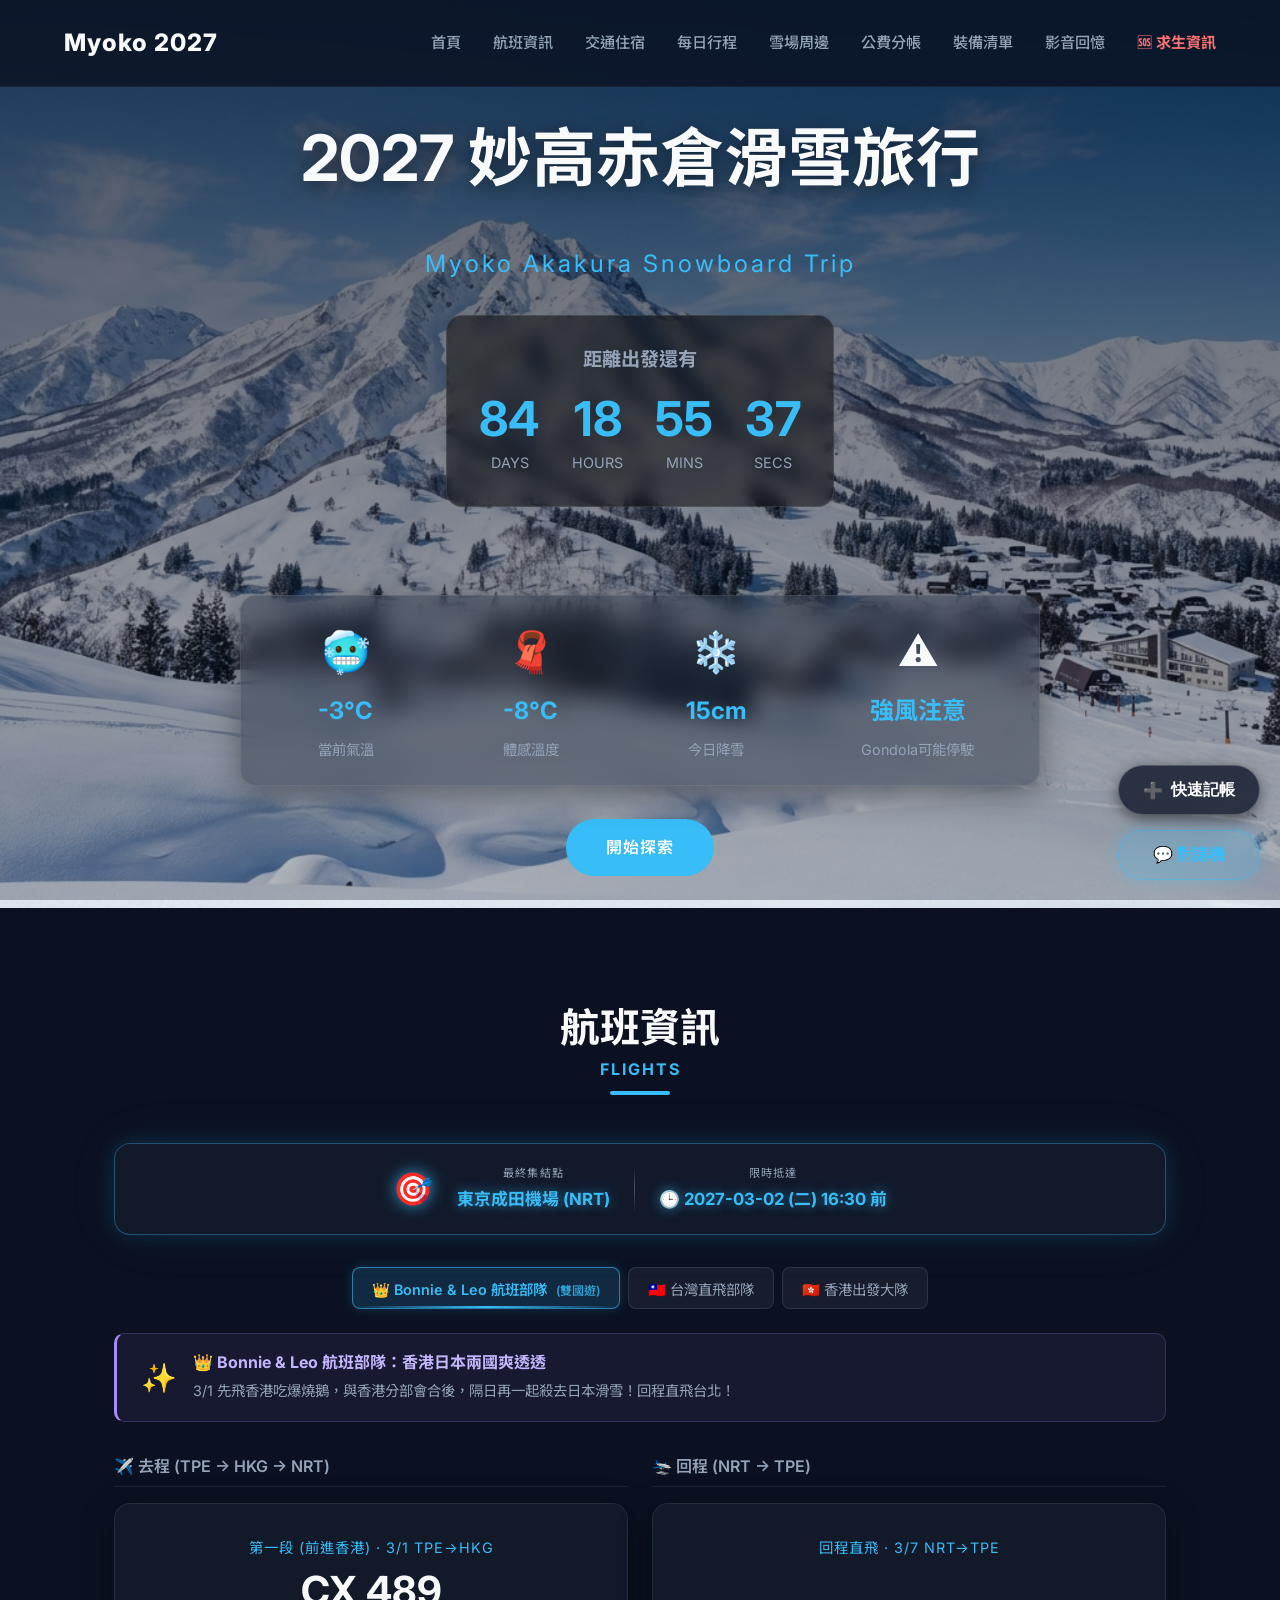
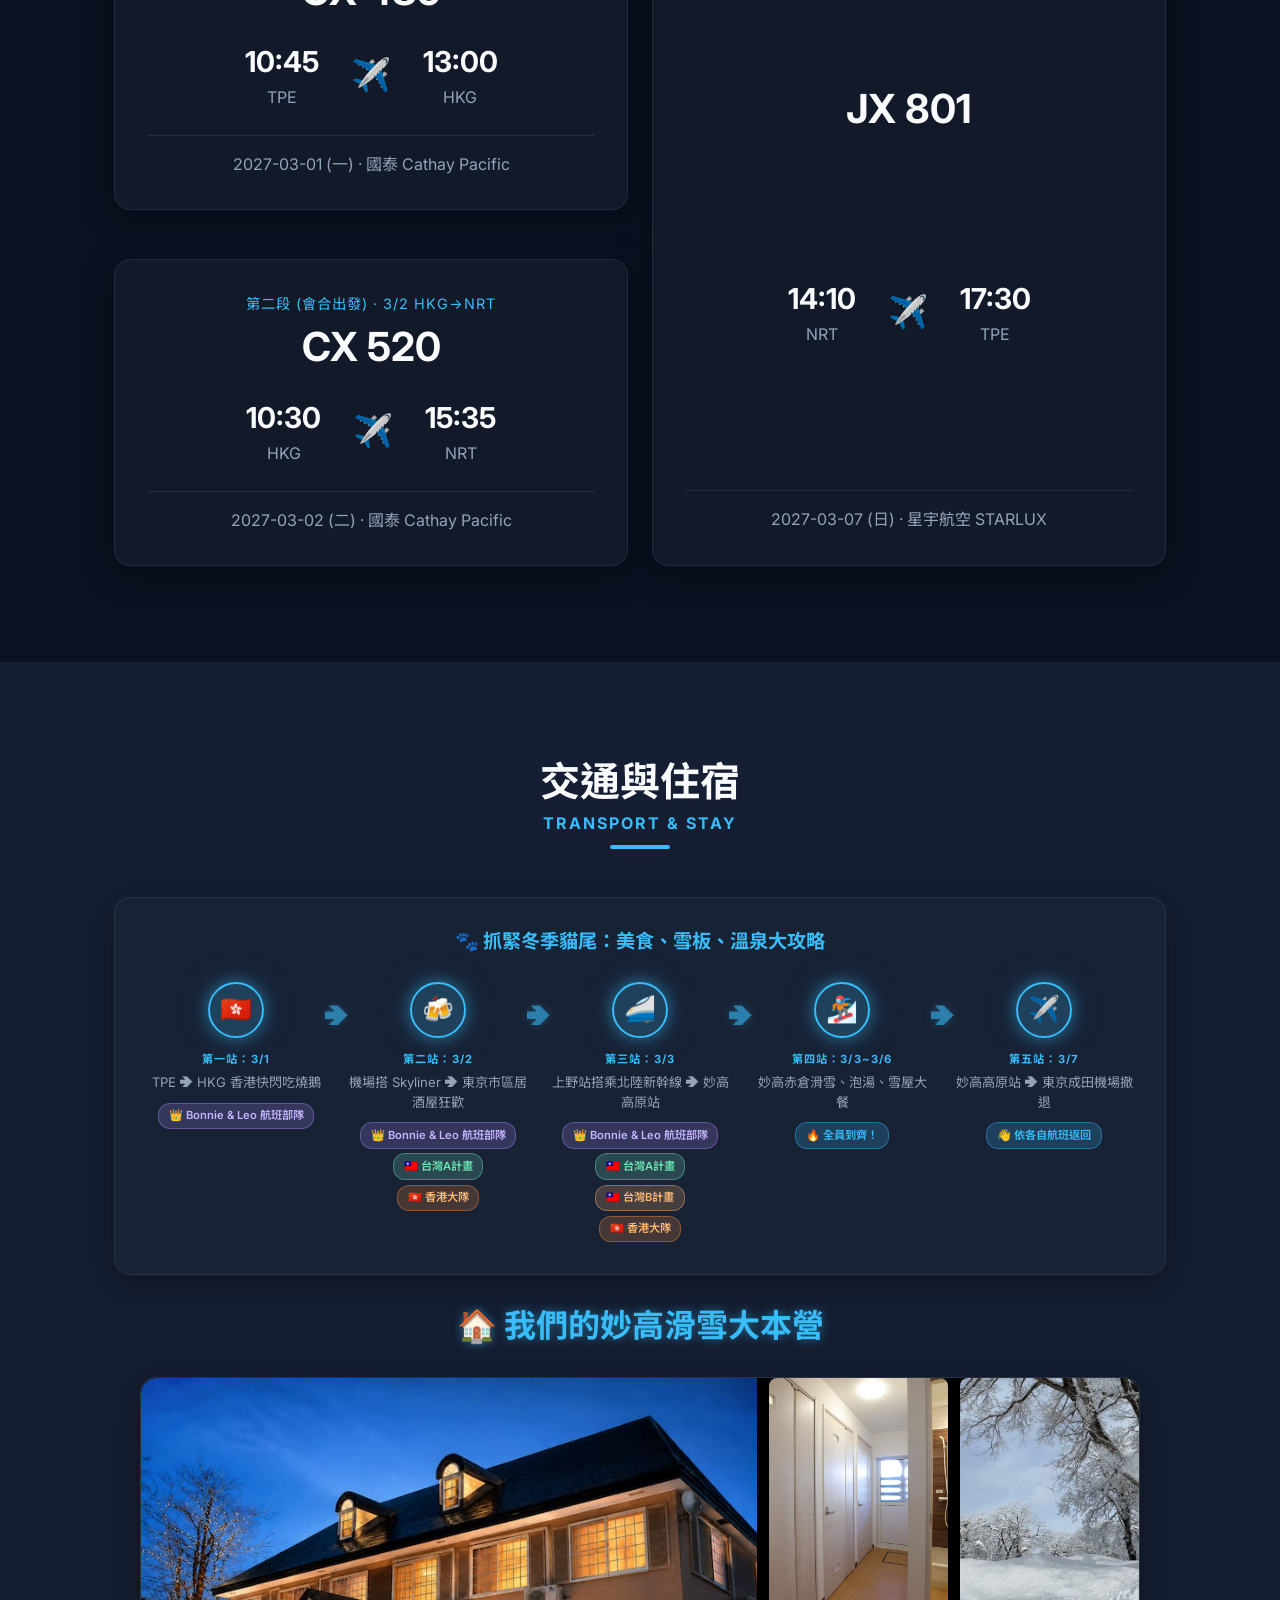
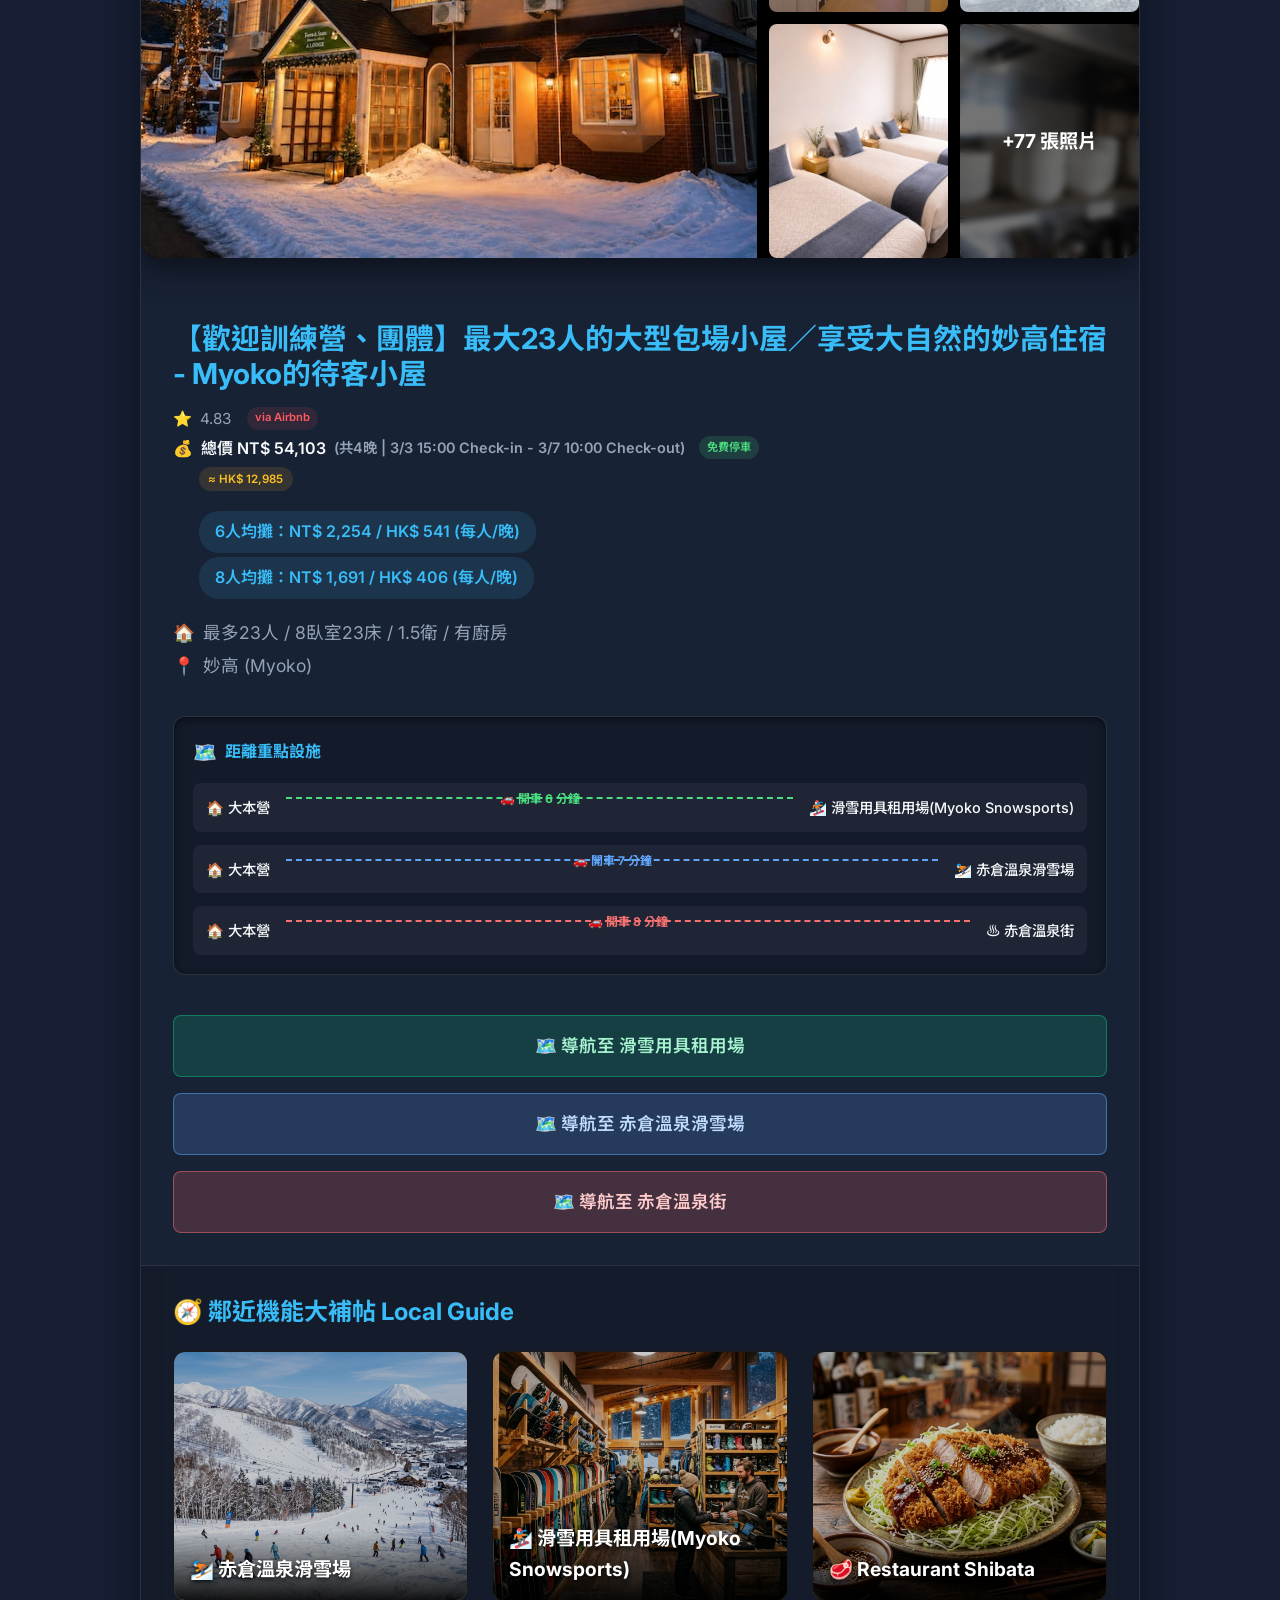
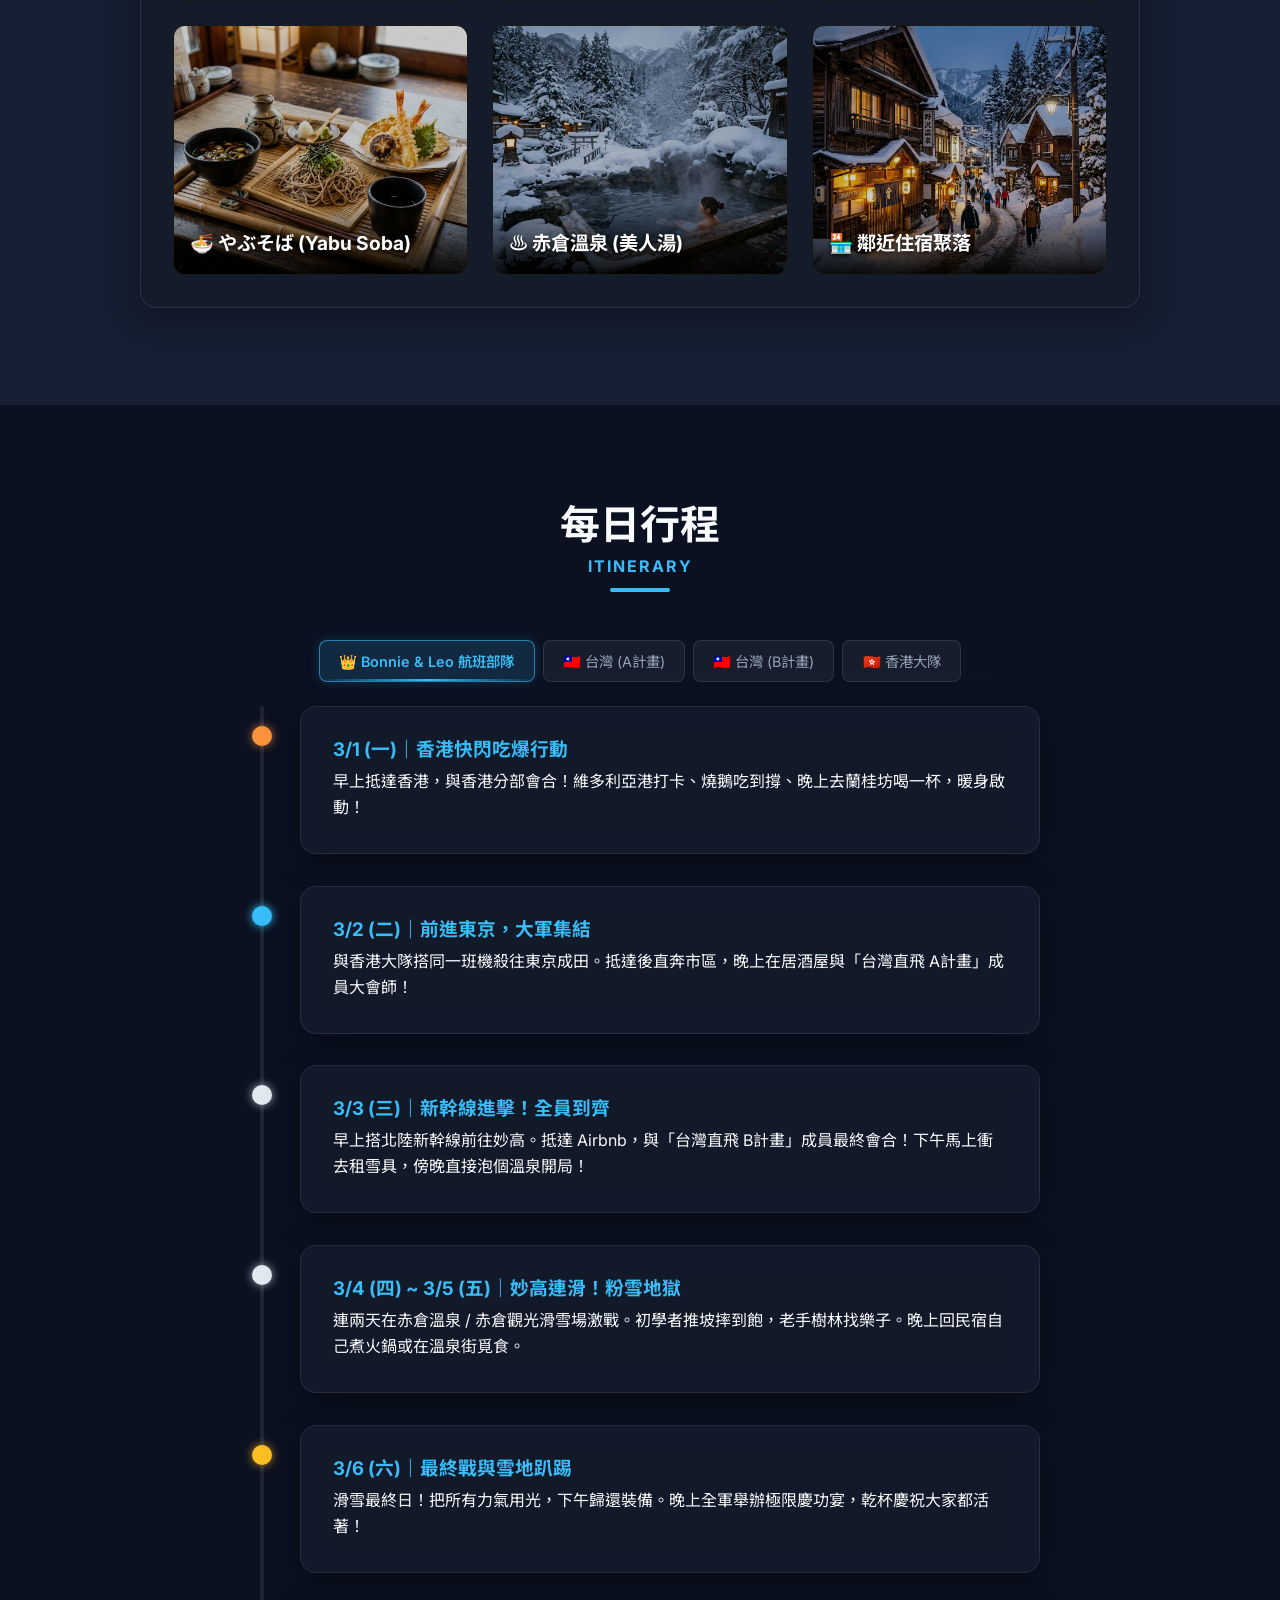
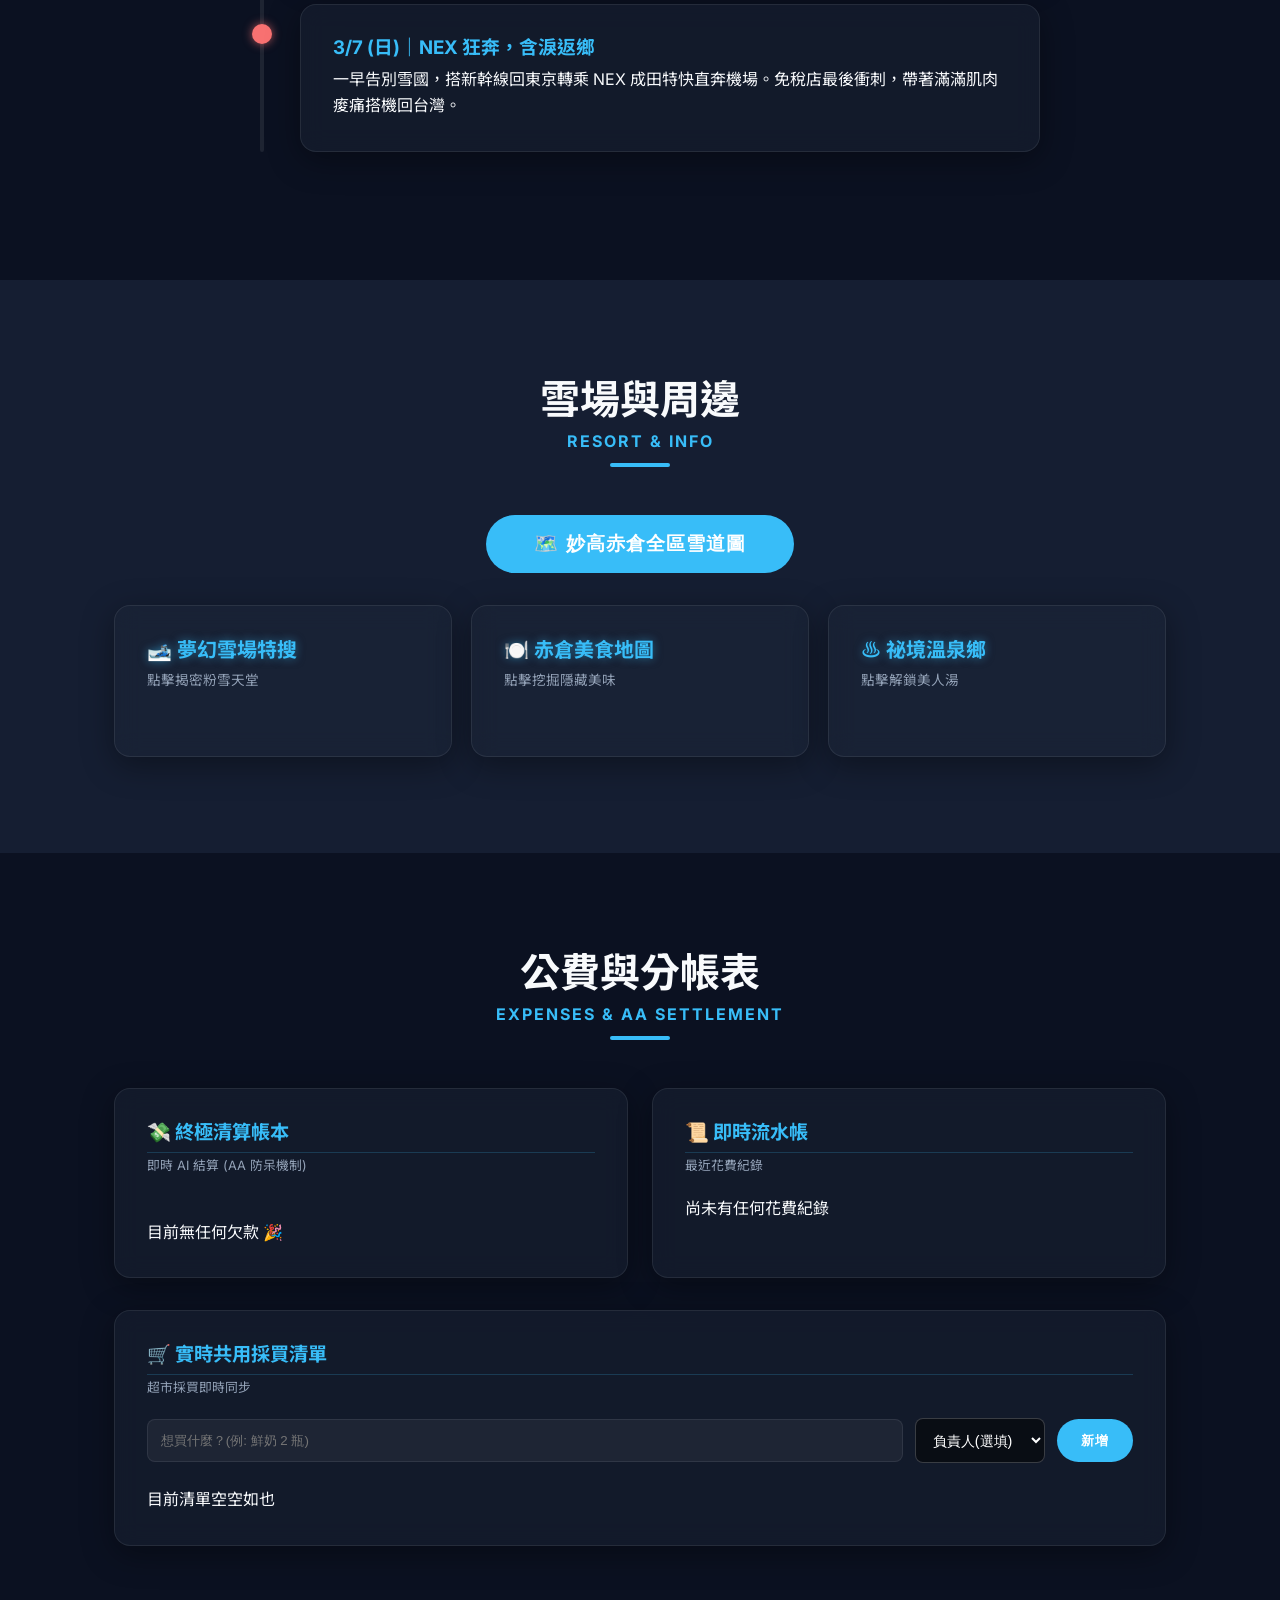
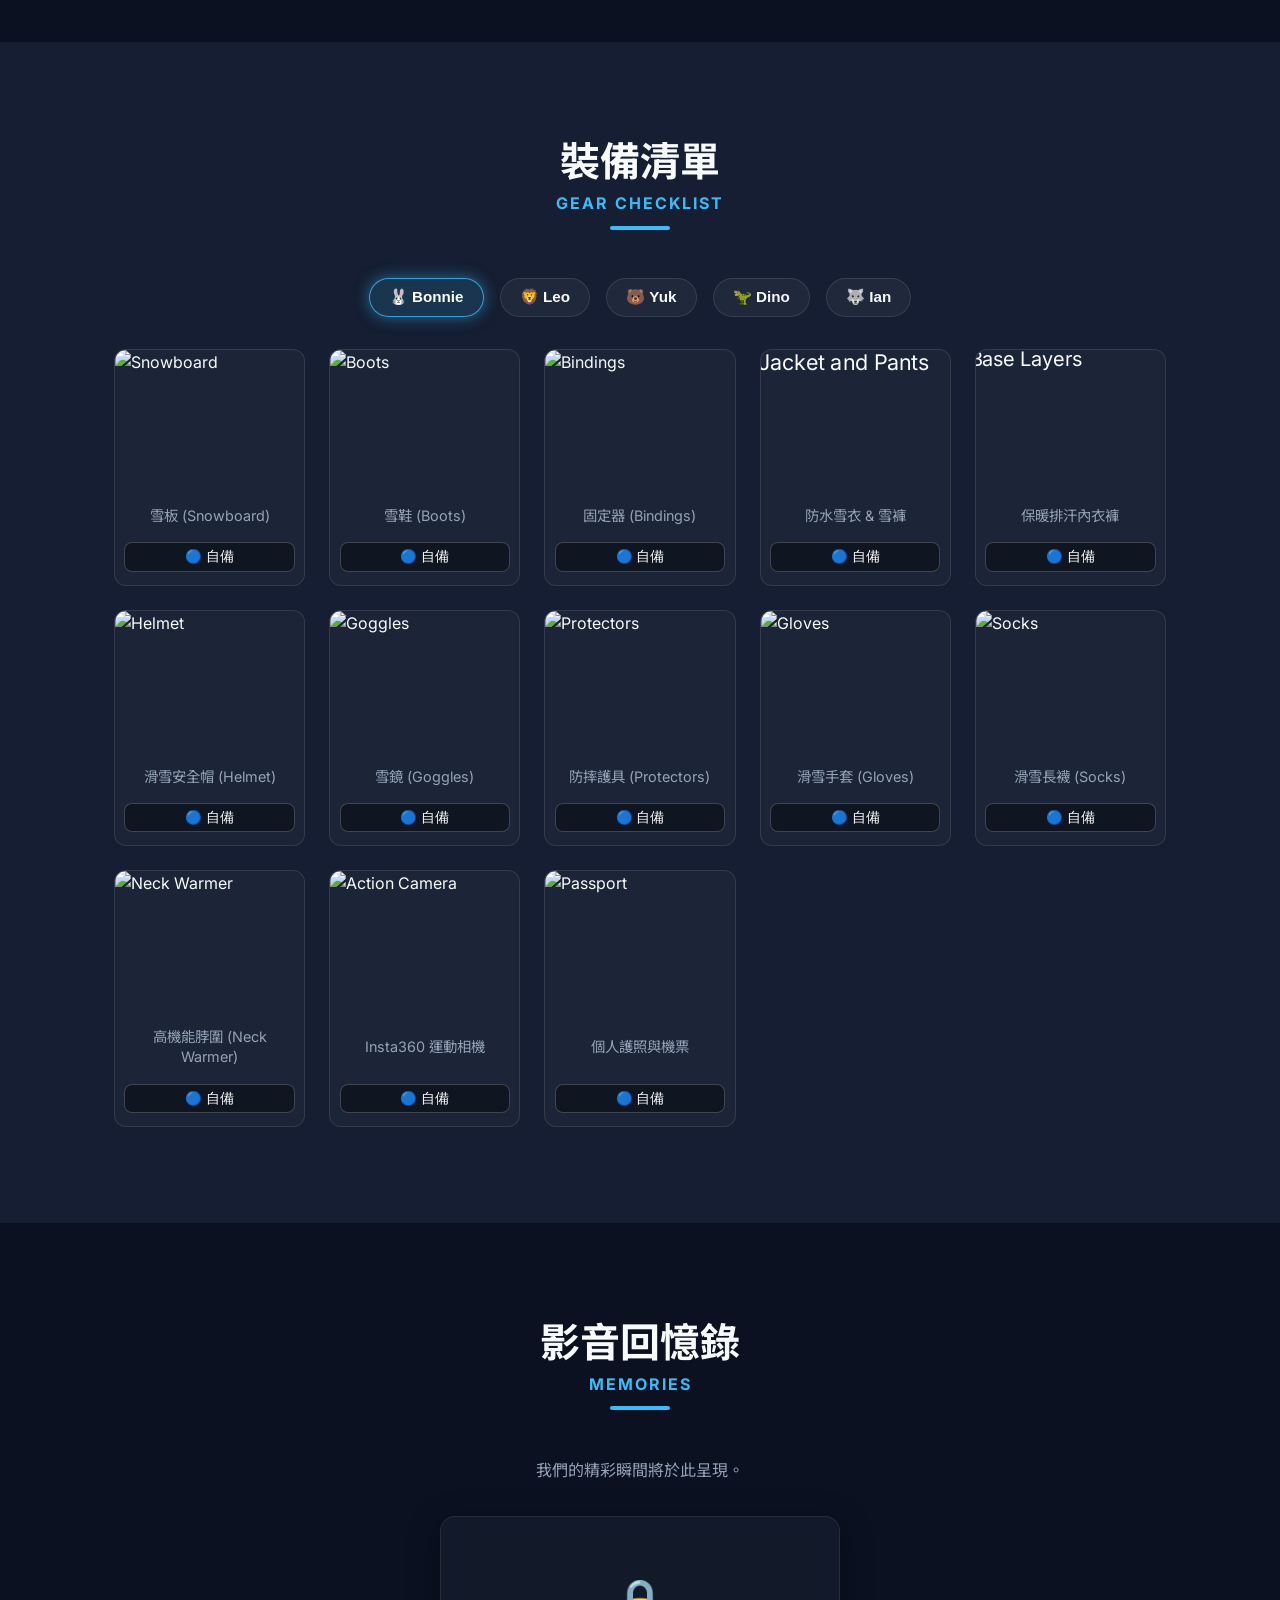
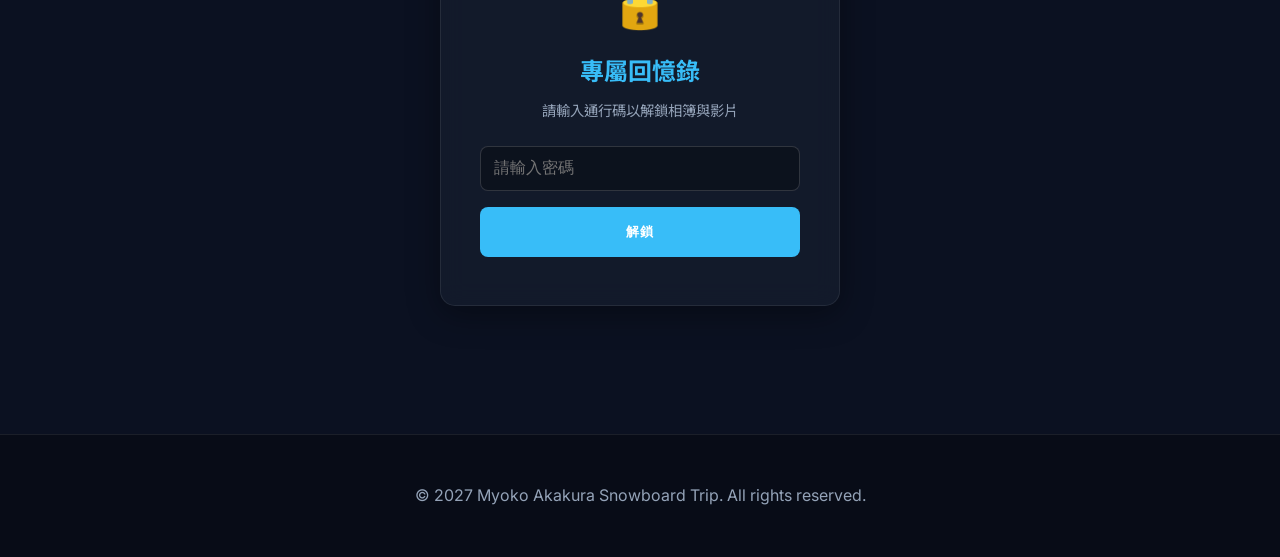
==== index.html @ db211818 "Update via automated deploy script" ====
﻿<!DOCTYPE html>
<html lang="zh-TW">
<head>
    <meta charset="UTF-8">
    <meta name="viewport" content="width=device-width, initial-scale=1.0, maximum-scale=5.0, viewport-fit=cover">
    <title>2027 妙高赤倉滑雪旅行 | Myoko Akakura</title>
    <!-- 引入 Google Fonts，使用具現代感的 Inter 字體 -->
    <link href="https://fonts.googleapis.com/css2?family=Inter:wght@300;400;600;800&family=Noto+Sans+TC:wght@300;400;700&display=swap" rel="stylesheet">
    <link rel="stylesheet" href="style.css">
</head>
<body>
    <!-- 降雪特效容器 -->
            <div class="snowflakes" aria-hidden="true">
        <div class="snowflake">&#10052;</div>
        <div class="snowflake">&#10053;</div>
        <div class="snowflake">&#10052;</div>
        <div class="snowflake">&#10053;</div>
        <div class="snowflake">&#10052;</div>
        <div class="snowflake">&#10053;</div>
        <div class="snowflake">&#10052;</div>
        <div class="snowflake">&#10053;</div>
        <div class="snowflake">&#10052;</div>
        <div class="snowflake">&#10053;</div>
    </div>

    <!-- 導覽列 Navbar -->
    <nav class="navbar">
        <div class="logo">Myoko 2027</div>
        <ul class="nav-links">
            <li><a href="#hero">首頁</a></li>
            <li><a href="#flights">航班資訊</a></li>
            <li><a href="#transport">交通住宿</a></li>
            <li><a href="#itinerary">每日行程</a></li>
            <li><a href="#resort">雪場周邊</a></li>
            <li><a href="#expenses">公費分帳</a></li>
            <li><a href="#gear">裝備清單</a></li>
            <li><a href="#gallery">影音回憶</a></li>
            <li><a href="#" id="nav-emergency" style="color: var(--color-danger); font-weight: bold;">🆘 求生資訊</a></li>
        </ul>
        <div class="hamburger">
            <span></span>
            <span></span>
            <span></span>
        </div>
    </nav>

    <!-- 主視覺 Hero Section -->
    <section id="hero" class="hero-section">
        <div class="hero-content">
            <h1 class="hero-title">2027 妙高赤倉滑雪旅行</h1>
            <p class="hero-subtitle">Myoko Akakura Snowboard Trip</p>
            <div class="countdown-container">
                <h2>距離出發還有</h2>
                <div id="countdown" class="countdown">
                    <!-- 倒數計時將由 JavaScript 動態寫入 -->
                </div>
            </div>
            
            <!-- 天氣即時看板 -->
            <div id="weather-widget" class="glass-card weather-widget">
                <div class="weather-item">
                    <span class="weather-icon">🥶</span>
                    <span class="weather-value">-3°C</span>
                    <span class="weather-label">當前氣溫</span>
                </div>
                <div class="weather-item">
                    <span class="weather-icon">🧣</span>
                    <span class="weather-value">-8°C</span>
                    <span class="weather-label">體感溫度</span>
                </div>
                <div class="weather-item">
                    <span class="weather-icon">❄️</span>
                    <span class="weather-value">15cm</span>
                    <span class="weather-label">今日降雪</span>
                </div>
                <div class="weather-item">
                    <span class="weather-icon">⚠️</span>
                    <span class="weather-value">強風注意</span>
                    <span class="weather-label">Gondola可能停駛</span>
                </div>
            </div>

            <a href="#flights" class="btn-primary">開始探索</a>
        </div>
    </section>

    <!-- 航班資訊 Section -->
    <section id="flights" class="section tab-group">
        <div class="container">
            <h2 class="section-title">航班資訊 <span>Flights</span></h2>

            <!-- 集結橫幅 -->
            <div class="rendezvous-banner glass-card">
                <span class="rendezvous-icon">🎯</span>
                <div class="rendezvous-text">
                    <span class="rendezvous-label">最終集結點</span>
                    <span class="rendezvous-main">東京成田機場 (NRT)</span>
                </div>
                <div class="rendezvous-divider"></div>
                <div class="rendezvous-time">
                    <span class="rendezvous-label">限時抵達</span>
                    <span class="rendezvous-main">🕒 2027-03-02 (二) 16:30 前</span>
                </div>
            </div>

            <!-- 頁簽導覽列 -->
            <div class="tab-nav">
                <button class="tab-btn active" data-tab-target="tab-vanguard">👑 Bonnie & Leo 航班部隊 <small>(雙國遊)</small></button>
                <button class="tab-btn" data-tab-target="tab-taiwan">🇹🇼 台灣直飛部隊</button>
                <button class="tab-btn" data-tab-target="tab-hk">🇭🇰 香港出發大隊</button>
            </div>

            <!-- Tab 1：Bonnie & Leo 航班部隊 -->
            <div class="tab-panel active" id="tab-vanguard">
                <div class="story-box">
                    <span class="story-icon">✨</span>
                    <div>
                        <h4>👑 Bonnie & Leo 航班部隊：香港日本兩國爽透透</h4>
                        <p>3/1 先飛香港吃爆燒鵝，與香港分部會合後，隔日再一起殺去日本滑雪！回程直飛台北！</p>
                    </div>
                </div>
                <div class="flight-row-container">
                    <div class="flight-col">
                        <div class="direction-label">✈️ 去程 (TPE → HKG → NRT)</div>
                        <div class="cards-grid">
                            <div class="glass-card flight-card">
                                <div class="flight-type">第一段 (前進香港) · 3/1 TPE→HKG</div>
                                <h3 class="flight-number">CX 489</h3>
                                <div class="flight-details">
                                    <div class="time-loc"><span class="time">10:45</span><span class="loc">TPE</span></div>
                                    <div class="arrow">✈️</div>
                                    <div class="time-loc"><span class="time">13:00</span><span class="loc">HKG</span></div>
                                </div>
                                <p class="flight-date">2027-03-01 (一) · 國泰 Cathay Pacific</p>
                            </div>
                            <div class="glass-card flight-card" style="margin-top: 1rem;">
                                <div class="flight-type">第二段 (會合出發) · 3/2 HKG→NRT</div>
                                <h3 class="flight-number">CX 520</h3>
                                <div class="flight-details">
                                    <div class="time-loc"><span class="time">10:30</span><span class="loc">HKG</span></div>
                                    <div class="arrow">✈️</div>
                                    <div class="time-loc"><span class="time">15:35</span><span class="loc">NRT</span></div>
                                </div>
                                <p class="flight-date">2027-03-02 (二) · 國泰 Cathay Pacific</p>
                            </div>
                        </div>
                    </div>
                    <div class="flight-col">
                        <div class="direction-label">🛬 回程 (NRT → TPE)</div>
                        <div class="cards-grid">
                            <div class="glass-card flight-card">
                                <div class="flight-type">回程直飛 · 3/7 NRT→TPE</div>
                                <h3 class="flight-number">JX 801</h3>
                                <div class="flight-details">
                                    <div class="time-loc"><span class="time">14:10</span><span class="loc">NRT</span></div>
                                    <div class="arrow">✈️</div>
                                    <div class="time-loc"><span class="time">17:30</span><span class="loc">TPE</span></div>
                                </div>
                                <p class="flight-date">2027-03-07 (日) · 星宇航空 STARLUX</p>
                            </div>
                        </div>
                    </div>
                </div>
            </div>

            <!-- Tab 2：台灣直飛 -->
            <div class="tab-panel" id="tab-taiwan">
                <div class="story-box">
                    <span class="story-icon">🧳</span>
                    <div>
                        <h4>依據休假彈性，選擇最適合的方案！</h4>
                        <p>想提前去東京血拼，還是當天直奔雪場？幫你規劃好了兩條完美路線！</p>
                    </div>
                </div>
                
                <div class="plan-section">
                    <div class="plan-label plan-a">A計畫：3/2 提前到東京吃喝一晚</div>
                    <div class="flight-row-container">
                        <div class="flight-col">
                            <div class="direction-label">✈️ 去程 (TPE → NRT)</div>
                            <div class="cards-grid">
                                <div class="glass-card flight-card">
                                    <div class="flight-type">推薦早班機 · 3/2 TPE→NRT</div>
                                    <h3 class="flight-number">JX 800</h3>
                                    <div class="flight-details">
                                        <div class="time-loc"><span class="time">08:30</span><span class="loc">TPE</span></div>
                                        <div class="arrow">✈️</div>
                                        <div class="time-loc"><span class="time">12:45</span><span class="loc">NRT</span></div>
                                    </div>
                                    <p class="flight-date">2027-03-02 (二) · 星宇航空 STARLUX</p>
                                </div>
                            </div>
                        </div>
                        <div class="flight-col">
                            <div class="direction-label">🛬 回程 (NRT → TPE)</div>
                            <div class="cards-grid">
                                <div class="glass-card flight-card">
                                    <div class="flight-type">回程直飛 · 3/7 NRT→TPE</div>
                                    <h3 class="flight-number">JX 801</h3>
                                    <div class="flight-details">
                                        <div class="time-loc"><span class="time">14:10</span><span class="loc">NRT</span></div>
                                        <div class="arrow">✈️</div>
                                        <div class="time-loc"><span class="time">17:30</span><span class="loc">TPE</span></div>
                                    </div>
                                    <p class="flight-date">2027-03-07 (日) · 星宇航空 STARLUX</p>
                                </div>
                            </div>
                        </div>
                    </div>
                    <div class="flight-notice">⚠️ 航班資訊僅供參考，可隨自己行程調整</div>
                </div>

                <div class="plan-section">
                    <div class="plan-label plan-b">B計畫：3/3 台灣起飛直奔妙高</div>
                    <div class="flight-row-container">
                        <div class="flight-col">
                            <div class="direction-label">✈️ 去程 (TPE → NRT)</div>
                            <div class="cards-grid">
                                <div class="glass-card flight-card">
                                    <div class="flight-type">推薦早班機 · 3/3 TPE→NRT</div>
                                    <h3 class="flight-number">BR 198</h3>
                                    <div class="flight-details">
                                        <div class="time-loc"><span class="time">08:50</span><span class="loc">TPE</span></div>
                                        <div class="arrow">✈️</div>
                                        <div class="time-loc"><span class="time">12:55</span><span class="loc">NRT</span></div>
                                    </div>
                                    <p class="flight-date">2027-03-03 (三) · 長榮 EVA Air</p>
                                </div>
                            </div>
                        </div>
                        <div class="flight-col">
                            <div class="direction-label">🛬 回程 (NRT → TPE)</div>
                            <div class="cards-grid">
                                <div class="glass-card flight-card">
                                    <div class="flight-type">回程直飛 · 3/7 NRT→TPE</div>
                                    <h3 class="flight-number">JX 801</h3>
                                    <div class="flight-details">
                                        <div class="time-loc"><span class="time">14:10</span><span class="loc">NRT</span></div>
                                        <div class="arrow">✈️</div>
                                        <div class="time-loc"><span class="time">17:30</span><span class="loc">TPE</span></div>
                                    </div>
                                    <p class="flight-date">2027-03-07 (日) · 星宇航空 STARLUX</p>
                                </div>
                            </div>
                        </div>
                    </div>
                    <div class="flight-notice">⚠️ 航班資訊僅供參考，可隨自己行程調整</div>
                </div>
            </div>

            <!-- Tab 3：香港大隊 -->
            <div class="tab-panel" id="tab-hk">
                <div class="story-box">
                    <span class="story-icon">🇳🇱</span>
                    <div>
                        <h4>香港分部，完美接軌！</h4>
                        <p>跟 Bonnie & Leo 航班部隊搭乘同一班飛機抵達！落地立刻換特快車，殺進東京市區會合吃晚餐！</p>
                    </div>
                </div>
                <div class="flight-row-container">
                    <div class="flight-col">
                        <div class="direction-label">✈️ 去程 (HKG → NRT)</div>
                        <div class="cards-grid">
                            <div class="glass-card flight-card">
                                <div class="flight-type">推薦去程 · 3/2 HKG→NRT</div>
                                <h3 class="flight-number">CX 520</h3>
                                <div class="flight-details">
                                    <div class="time-loc"><span class="time">10:30</span><span class="loc">HKG</span></div>
                                    <div class="arrow">✈️</div>
                                    <div class="time-loc"><span class="time">15:35</span><span class="loc">NRT</span></div>
                                </div>
                                <p class="flight-date">2027-03-02 (二) · 國泰 Cathay Pacific</p>
                            </div>
                        </div>
                    </div>
                    <div class="flight-col">
                        <div class="direction-label">🛬 回程 (NRT → HKG)</div>
                        <div class="cards-grid">
                            <div class="glass-card flight-card">
                                <div class="flight-type">回程 · 3/7 NRT→HKG</div>
                                <h3 class="flight-number">CX 503</h3>
                                <div class="flight-details">
                                    <div class="time-loc"><span class="time">15:35</span><span class="loc">NRT</span></div>
                                    <div class="arrow">✈️</div>
                                    <div class="time-loc"><span class="time">19:45</span><span class="loc">HKG</span></div>
                                </div>
                                <p class="flight-date">2027-03-07 (日) · 國泰 Cathay Pacific</p>
                            </div>
                        </div>
                    </div>
                </div>
                <div class="flight-notice">⚠️ 航班資訊僅供參考，可隨自己行程調整</div>
            </div>
        </div>
    </section>

    <!-- 交通與住宿 Section -->
    <section id="transport" class="section alt-bg">
        <div class="container">
            <h2 class="section-title">交通與住宿 <span>Transport & Stay</span></h2>
            
            <!-- 熱血闖關路線圖 -->
            <div class="glass-card route-path multi-track-route">
                <h3>🐾 抓緊冬季貓尾：美食、雪板、溫泉大攻略</h3>
                <div class="route-steps">
                    <!-- 第一站 -->
                    <div class="route-step">
                        <div class="route-node glow">🇭🇰</div>
                        <div class="route-step-label">第一站：3/1</div>
                        <div class="route-info">
                            <p>TPE ➔ HKG 香港快閃吃燒鵝</p>
                            <div class="badges">
                                <span class="badge vanguard">👑 Bonnie & Leo 航班部隊</span>
                            </div>
                        </div>
                    </div>
                    <div class="route-arrow">➔</div>
                    <!-- 第二站 -->
                    <div class="route-step">
                        <div class="route-node glow">🍻</div>
                        <div class="route-step-label">第二站：3/2</div>
                        <div class="route-info">
                            <p>機場搭 Skyliner ➔ 東京市區居酒屋狂歡</p>
                            <div class="badges">
                                <span class="badge vanguard">👑 Bonnie & Leo 航班部隊</span>
                                <span class="badge taiwan-a">🇹🇼 台灣A計畫</span>
                                <span class="badge hk">🇭🇰 香港大隊</span>
                            </div>
                        </div>
                    </div>
                    <div class="route-arrow">➔</div>
                    <!-- 第三站 -->
                    <div class="route-step">
                        <div class="route-node glow">🚄</div>
                        <div class="route-step-label">第三站：3/3</div>
                        <div class="route-info">
                            <p>上野站搭乘北陸新幹線 ➔ 妙高高原站</p>
                            <div class="badges">
                                <span class="badge vanguard">👑 Bonnie & Leo 航班部隊</span>
                                <span class="badge taiwan-a">🇹🇼 台灣A計畫</span>
                                <span class="badge taiwan-b">🇹🇼 台灣B計畫</span>
                                <span class="badge hk">🇭🇰 香港大隊</span>
                            </div>
                        </div>
                    </div>
                    <div class="route-arrow">➔</div>
                    <!-- 第四站 -->
                    <div class="route-step">
                        <div class="route-node glow">🏂</div>
                        <div class="route-step-label">第四站：3/3~3/6</div>
                        <div class="route-info">
                            <p>妙高赤倉滑雪、泡湯、雪屋大餐</p>
                            <div class="badges">
                                <span class="badge all">🔥 全員到齊！</span>
                            </div>
                        </div>
                    </div>
                    <div class="route-arrow">➔</div>
                    <!-- 第五站 -->
                    <div class="route-step">
                        <div class="route-node glow">✈️</div>
                        <div class="route-step-label">第五站：3/7</div>
                        <div class="route-info">
                            <p>妙高高原站 ➔ 東京成田機場撤退</p>
                            <div class="badges">
                                <span class="badge all">👋 依各自航班返回</span>
                            </div>
                        </div>
                    </div>
                </div>
            </div>

            <!-- 住宿候選 -->
            <div class="housing-section">
                <h3 style="text-align: center; margin-bottom: 2rem; font-size: 2rem; color: var(--accent); text-shadow: 0 0 10px rgba(56, 189, 248, 0.5);">🏠 我們的妙高滑雪大本營</h3>
                
                <div id="housing-grid" class="housing-grid">
                    <!-- 卡片將由 JavaScript 動態生成 -->
                </div>
            </div>
        </div>
    </section>

    <!-- 每日行程表 Section (Timeline) -->
    <section id="itinerary" class="section tab-group">
        <div class="container">
            <h2 class="section-title">每日行程 <span>Itinerary</span></h2>
            
            <div class="tab-nav">
                <button class="tab-btn active" data-tab-target="iti-vanguard">👑 Bonnie & Leo 航班部隊</button>
                <button class="tab-btn" data-tab-target="iti-taiwan-a">🇹🇼 台灣 (A計畫)</button>
                <button class="tab-btn" data-tab-target="iti-taiwan-b">🇹🇼 台灣 (B計畫)</button>
                <button class="tab-btn" data-tab-target="iti-hk">🇭🇰 香港大隊</button>
            </div>

            <!-- 行程 Tab：Bonnie & Leo 航班部隊 -->
            <div class="tab-panel active" id="iti-vanguard">
                <div class="timeline">
                    <div class="timeline-item"><div class="timeline-dot hk"></div><div class="timeline-content glass-card">
                        <h3>3/1 (一)｜香港快閃吃爆行動</h3>
                        <p>早上抵達香港，與香港分部會合！維多利亞港打卡、燒鵝吃到撐、晚上去蘭桂坊喝一杯，暖身啟動！</p>
                    </div></div>
                    <div class="timeline-item"><div class="timeline-dot travel"></div><div class="timeline-content glass-card">
                        <h3>3/2 (二)｜前進東京，大軍集結</h3>
                        <p>與香港大隊搭同一班機殺往東京成田。抵達後直奔市區，晚上在居酒屋與「台灣直飛 A計畫」成員大會師！</p>
                    </div></div>
                    <div class="timeline-item"><div class="timeline-dot snow"></div><div class="timeline-content glass-card">
                        <h3>3/3 (三)｜新幹線進擊！全員到齊</h3>
                        <p>早上搭北陸新幹線前往妙高。抵達 Airbnb，與「台灣直飛 B計畫」成員最終會合！下午馬上衝去租雪具，傍晚直接泡個溫泉開局！</p>
                    </div></div>
                    <div class="timeline-item"><div class="timeline-dot snow"></div><div class="timeline-content glass-card">
                        <h3>3/4 (四) ~ 3/5 (五)｜妙高連滑！粉雪地獄</h3>
                        <p>連兩天在赤倉溫泉 / 赤倉觀光滑雪場激戰。初學者推坡摔到飽，老手樹林找樂子。晚上回民宿自己煮火鍋或在溫泉街覓食。</p>
                    </div></div>
                    <div class="timeline-item"><div class="timeline-dot party"></div><div class="timeline-content glass-card">
                        <h3>3/6 (六)｜最終戰與雪地趴踢</h3>
                        <p>滑雪最終日！把所有力氣用光，下午歸還裝備。晚上全軍舉辦極限慶功宴，乾杯慶祝大家都活著！</p>
                    </div></div>
                    <div class="timeline-item"><div class="timeline-dot depart"></div><div class="timeline-content glass-card">
                        <h3>3/7 (日)｜NEX 狂奔，含淚返鄉</h3>
                        <p>一早告別雪國，搭新幹線回東京轉乘 NEX 成田特快直奔機場。免稅店最後衝刺，帶著滿滿肌肉痠痛搭機回台灣。</p>
                    </div></div>
                </div>
            </div>

            <!-- 行程 Tab：台灣 A計畫 -->
            <div class="tab-panel" id="iti-taiwan-a">
                <div class="timeline">
                    <div class="timeline-item"><div class="timeline-dot prep"></div><div class="timeline-content glass-card">
                        <h3>3/1 (一)｜行前準備</h3>
                        <p>最後檢查護照、雪衣褲、護具，準備明天起飛！</p>
                    </div></div>
                    <div class="timeline-item"><div class="timeline-dot travel"></div><div class="timeline-content glass-card">
                        <h3>3/2 (二)｜東京我來了！居酒屋會師</h3>
                        <p>早班機抵達東京，先去市區 check-in。下午瘋狂血拼逛街，晚上跟從香港飛來的 Bonnie & Leo 航班部隊、香港大隊在新宿居酒屋喝到掛！</p>
                    </div></div>
                    <div class="timeline-item"><div class="timeline-dot snow"></div><div class="timeline-content glass-card">
                        <h3>3/3 (三)｜踏上雪國，滿員集結</h3>
                        <p>搭新幹線前往妙高，抵達 Airbnb！幫「台灣直飛 B計畫」的人開門，裝備租借完畢後，開啟泡湯模式！</p>
                    </div></div>
                    <div class="timeline-item"><div class="timeline-dot snow"></div><div class="timeline-content glass-card">
                        <h3>3/4 (四) ~ 3/5 (五)｜熱血滑雪瘋狂訓練</h3>
                        <p>兩天瘋狂滑雪行程！一起在雪地上打滾跌倒，感受妙高無敵雪質。晚上回民宿耍廢打牌！</p>
                    </div></div>
                    <div class="timeline-item"><div class="timeline-dot party"></div><div class="timeline-content glass-card">
                        <h3>3/6 (六)｜最後衝刺，不留遺憾</h3>
                        <p>滑雪最後半天，下午還雪具。晚上全員熱血慶功宴，拍照留念！</p>
                    </div></div>
                    <div class="timeline-item"><div class="timeline-dot depart"></div><div class="timeline-content glass-card">
                        <h3>3/7 (日)｜伴手禮掃貨與歸途</h3>
                        <p>早起搭車回東京，成田機場買爆伴手禮。與所有人擁抱道別，帶著美好回憶飛回台灣。</p>
                    </div></div>
                </div>
            </div>

            <!-- 行程 Tab：台灣 B計畫 -->
            <div class="tab-panel" id="iti-taiwan-b">
                <div class="timeline">
                    <div class="timeline-item"><div class="timeline-dot prep"></div><div class="timeline-content glass-card">
                        <h3>3/1 (一) ~ 3/2 (二)｜留守台灣，瘋狂打包</h3>
                        <p>大家都在日本爽了，我在台灣努力上班到最後一刻！下班回家瘋狂打包雪具，準備明天起飛！</p>
                    </div></div>
                    <div class="timeline-item"><div class="timeline-dot travel"></div><div class="timeline-content glass-card">
                        <h3>3/3 (三)｜極速狂飆，直奔妙高</h3>
                        <p>一早直飛成田，降落後立刻執行「大脫逃」路線！Skyliner 轉新幹線，下午殺到妙高 Airbnb，推開門對大家喊：「我來啦！」</p>
                    </div></div>
                    <div class="timeline-item"><div class="timeline-dot snow"></div><div class="timeline-content glass-card">
                        <h3>3/4 (四) ~ 3/5 (五)｜跟上節奏，滑雪特訓</h3>
                        <p>馬上加入滑雪大隊！雖然晚一天到，但體力滿點！在雪道上盡情奔馳，晚上跟著大家吃吃喝喝泡溫泉。</p>
                    </div></div>
                    <div class="timeline-item"><div class="timeline-dot party"></div><div class="timeline-content glass-card">
                        <h3>3/6 (六)｜燃燒小宇宙</h3>
                        <p>滑雪最後一日，發揮 100% 實力挑戰中級道。晚上參加大慶功宴，慶祝這趟熱血旅程！</p>
                    </div></div>
                    <div class="timeline-item"><div class="timeline-dot depart"></div><div class="timeline-content glass-card">
                        <h3>3/7 (日)｜依依不捨，原路折返</h3>
                        <p>打包行李，搭乘新幹線轉 NEX 衝成田機場。與大部隊同一天回台，結束難忘的滑雪之旅。</p>
                    </div></div>
                </div>
            </div>

            <!-- 行程 Tab：香港大隊 -->
            <div class="tab-panel" id="iti-hk">
                <div class="timeline">
                    <div class="timeline-item"><div class="timeline-dot prep"></div><div class="timeline-content glass-card">
                        <h3>3/1 (一)｜Bonnie & Leo 航班部隊接駕，吃喝香港</h3>
                        <p>歡迎 Bonnie & Leo 航班部隊來到香港！帶他們吃爆地道美食，準備明天一起飛日本！</p>
                    </div></div>
                    <div class="timeline-item"><div class="timeline-dot travel"></div><div class="timeline-content glass-card">
                        <h3>3/2 (二)｜東京空降，居酒屋聚首</h3>
                        <p>抵達東京成田，進市區安頓好後，晚上跟台灣 A計畫的夥伴在新宿居酒屋碰面，台港大交流！</p>
                    </div></div>
                    <div class="timeline-item"><div class="timeline-dot snow"></div><div class="timeline-content glass-card">
                        <h3>3/3 (三)｜雪國特急，妙高參上</h3>
                        <p>搭乘新幹線抵達妙高。下午租借雪具，換上最帥的裝備，晚上享受溫泉洗滌旅途疲憊。</p>
                    </div></div>
                    <div class="timeline-item"><div class="timeline-dot snow"></div><div class="timeline-content glass-card">
                        <h3>3/4 (四) ~ 3/5 (五)｜赤倉激戰，滑雪中毒</h3>
                        <p>連兩天在雪場奮戰！跌倒不怕，最怕沒拍到帥照！晚上大家一起聚在客廳吃零食聊天。</p>
                    </div></div>
                    <div class="timeline-item"><div class="timeline-dot party"></div><div class="timeline-content glass-card">
                        <h3>3/6 (六)｜雪地絕景與大慶功</h3>
                        <p>把握最後的雪地時光，欣賞妙高絕景。晚上迎來大慶功宴，瘋狂一整晚！</p>
                    </div></div>
                    <div class="timeline-item"><div class="timeline-dot depart"></div><div class="timeline-content glass-card">
                        <h3>3/7 (日)｜各自安好，期待再聚</h3>
                        <p>退房回東京成田機場，與台灣部隊分道揚鑣，搭機返回香港。旅程結束，開始存錢準備下一趟！</p>
                    </div></div>
                </div>
            </div>
        </div>
    </section>

    <!-- 雪場與周邊 Section -->
    <section id="resort" class="section alt-bg">
        <div class="container">
            <h2 class="section-title">雪場與周邊 <span>Resort & Info</span></h2>
            
            <div style="text-align: center; margin-bottom: 2rem;">
                <button id="btn-ski-map" class="btn-primary" onclick="document.getElementById('resort-map-modal').classList.remove('hidden'); document.body.style.overflow='hidden';" style="font-size: 1.2rem; padding: 1rem 3rem;">🗺️ 妙高赤倉全區雪道圖</button>
            </div>

            <div class="cards-grid three-cols">
                <!-- 夢幻雪場特搜 -->
                <div class="glass-card resort-card" onclick="document.querySelectorAll('.resort-card').forEach(c => { if(c !== this) c.classList.remove('active') }); this.classList.toggle('active');">
                    <h3 class="neon-title">🎿 夢幻雪場特搜</h3>
                    <p class="resort-hint">點擊揭密粉雪天堂</p>
                    <div class="resort-expand-panel" id="resort-snow">
                        <ul class="custom-list">
                            <li><strong>⛷️ 赤倉溫泉滑雪場：</strong>全日本唯一可直接夜滑到溫泉街的粉雪天堂，雪道超寬適合熱身！</li>
                            <li><strong>🏔️ 赤倉觀光滑雪場 (Akakan)：</strong>擁有高空無邊際雲海飯店，直下型高爽度雪道，高手極致最愛！</li>
                            <li><strong>🏂 池之平溫泉滑雪場：</strong>擁有全日本最寬、最平緩的超長巡航雪道，還有極具挑戰性的 Terrain Park！</li>
                        </ul>
                    </div>
                </div>
                <!-- 赤倉美食地圖 -->
                <div class="glass-card resort-card" onclick="document.querySelectorAll('.resort-card').forEach(c => { if(c !== this) c.classList.remove('active') }); this.classList.toggle('active');">
                    <h3 class="neon-title">🍽️ 赤倉美食地圖</h3>
                    <p class="resort-hint">點擊挖掘隱藏美味</p>
                    <div class="resort-expand-panel" id="resort-food">
                        <ul class="custom-list">
                            <li><strong>🥩 Restaurant Shibata：</strong>傳奇爆量炸豬排飯、招牌漢堡排，滑雪後補足熱量的終極大魔王！</li>
                            <li><strong>🍜 やぶそば (Yabu Soba)：</strong>高原車站前老字號手工蕎麥麵與酥脆天婦羅，在地地酒絕配！</li>
                            <li><strong>🍕 石窯披薩 Two Pines：</strong>現點現烤柴燒拿坡里披薩，拉絲起司搭配「妙高高原精釀啤酒」簡直天堂！</li>
                        </ul>
                    </div>
                </div>
                <!-- 祕境溫泉鄉 -->
                <div class="glass-card resort-card" onclick="document.querySelectorAll('.resort-card').forEach(c => { if(c !== this) c.classList.remove('active') }); this.classList.toggle('active');">
                    <h3 class="neon-title">♨️ 祕境溫泉鄉</h3>
                    <p class="resort-hint">點擊解鎖美人湯</p>
                    <div class="resort-expand-panel" id="resort-onsen">
                        <ul class="custom-list">
                            <li><strong>🧼 赤倉溫泉 (江戶開湯)：</strong>妙高山直引的天然硫酸鹽「美人湯」，專治全身滑雪酸痛！</li>
                            <li><strong>🌋 池之平黑泥溫泉：</strong>罕見的天然微泥沙泥湯，深度消除關節疲勞，去角質神效！</li>
                        </ul>
                    </div>
                </div>
            </div>
        </div>
    </section>

    <!-- 公費與分帳表 Section -->
    <section id="expenses" class="section">
        <div class="container">
            <h2 class="section-title">公費與分帳表 <span>Expenses & AA Settlement</span></h2>
            
            <div class="expense-dashboard">

                <!-- 卡片2：終極清算帳本 -->
                <div class="glass-card expense-panel" id="settlement-card">
                    <h3>💸 終極清算帳本</h3>
                    <p class="subtitle">即時 AI 結算 (AA 防呆機制)</p>
                    <div class="avatar-filter-container" id="avatar-filter-container">
                        <!-- 動態插入頭像過濾器 -->
                    </div>
                    <div class="settlement-list" id="settlement-list">
                        <!-- 動態結算指令將注入此處 -->
                        <div class="empty-state">目前無任何欠款 🎉</div>
                    </div>
                </div>

                <!-- 卡片3：即時流水帳 -->
                <div class="glass-card expense-panel" id="history-card">
                    <h3>📜 即時流水帳</h3>
                    <p class="subtitle">最近花費紀錄</p>
                    <div class="transaction-list" id="transaction-list">
                        <!-- 動態交易紀錄將注入此處 -->
                        <div class="empty-state">尚未有任何花費紀錄</div>
                    </div>
                </div>
            </div>
            
            <!-- 實時共用採買清單 -->
            <div class="grocery-dashboard">
                <div class="glass-card expense-panel" id="grocery-card">
                    <h3>🛒 實時共用採買清單</h3>
                    <p class="subtitle">超市採買即時同步</p>
                    <div class="grocery-input-group">
                        <input type="text" id="grocery-input" placeholder="想買什麼？(例: 鮮奶 2 瓶)">
                        <select id="grocery-assignee" class="select-input" style="padding: 0.8rem; border-radius: 8px; background: rgba(0,0,0,0.5); color: #fff; border: 1px solid rgba(255,255,255,0.2);"><option value="">負責人(選填)</option><option value="Bonnie">🐰 Bonnie</option><option value="Leo">🦁 Leo</option><option value="Yuk">🐻 Yuk</option><option value="Dino">🦖 Dino</option><option value="Ian">🐺 Ian</option><option value="總召">👑 總召</option></select>
                        <button id="btn-add-grocery" class="btn-primary" style="padding: 0.8rem 1.5rem;">新增</button>
                    </div>
                    <div class="grocery-list" id="grocery-list">
                        <!-- Firebase 動態注入 -->
                        <div class="empty-state">目前清單空空如也</div>
                    </div>
                </div>
            </div>
            
        </div>
    </section>

    <!-- 裝備清單 Section -->
    <section id="gear" class="section alt-bg">
        <div class="container">
            <h2 class="section-title">裝備清單 <span>Gear Checklist</span></h2>
            
            <!-- 旅伴切換器 -->
            <div class="gear-user-selector">
                <button class="gear-user-btn active" data-user="Bonnie">🐰 Bonnie</button>
                <button class="gear-user-btn" data-user="Leo">🦁 Leo</button>
                <button class="gear-user-btn" data-user="Yuk">🐻 Yuk</button>
                <button class="gear-user-btn" data-user="Dino">🦖 Dino</button>
                <button class="gear-user-btn" data-user="Ian">🐺 Ian</button>
            </div>

            <div class="gear-grid">
                <label class="gear-card" data-gear-id="snowboard">
                    <input type="checkbox" class="gear-checkbox">
                    <div class="gear-img">
                        <img src="https://raw.githubusercontent.com/a13a5510-ctrl/Myoko-2027/main/assets/gear/gear_snowboard.png" alt="Snowboard">
                        <div class="checked-overlay">
                            <span class="tick-icon">✔️</span>
                        </div>
                    </div>
                    <div class="gear-info">
                        <span class="item-text">雪板 (Snowboard)</span>
                    </div>
                    <select class="gear-status-select">
                        <option value="self">🔵 自備</option>
                        <option value="reserved">🟡 線上已預約</option>
                        <option value="rental">🔴 需現場租借</option>
                    </select>
                </label>
                <label class="gear-card" data-gear-id="boots">
                    <input type="checkbox" class="gear-checkbox">
                    <div class="gear-img">
                        <img src="https://raw.githubusercontent.com/a13a5510-ctrl/Myoko-2027/main/assets/gear/gear_boots.png" alt="Boots">
                        <div class="checked-overlay">
                            <span class="tick-icon">✔️</span>
                        </div>
                    </div>
                    <div class="gear-info">
                        <span class="item-text">雪鞋 (Boots)</span>
                    </div>
                    <select class="gear-status-select">
                        <option value="self">🔵 自備</option>
                        <option value="reserved">🟡 線上已預約</option>
                        <option value="rental">🔴 需現場租借</option>
                    </select>
                </label>
                <label class="gear-card" data-gear-id="bindings">
                    <input type="checkbox" class="gear-checkbox">
                    <div class="gear-img">
                        <img src="https://raw.githubusercontent.com/a13a5510-ctrl/Myoko-2027/main/assets/gear/gear_bindings.png" alt="Bindings">
                        <div class="checked-overlay">
                            <span class="tick-icon">✔️</span>
                        </div>
                    </div>
                    <div class="gear-info">
                        <span class="item-text">固定器 (Bindings)</span>
                    </div>
                    <select class="gear-status-select">
                        <option value="self">🔵 自備</option>
                        <option value="reserved">🟡 線上已預約</option>
                        <option value="rental">🔴 需現場租借</option>
                    </select>
                </label>
                <label class="gear-card" data-gear-id="jacket_pants">
                    <input type="checkbox" class="gear-checkbox">
                    <div class="gear-img">
                        <img src="https://raw.githubusercontent.com/a13a5510-ctrl/Myoko-2027/main/assets/gear/gear_jacket_pants.png" alt="Jacket and Pants" class="crop-left-person">
                        <div class="checked-overlay">
                            <span class="tick-icon">✔️</span>
                        </div>
                    </div>
                    <div class="gear-info">
                        <span class="item-text">防水雪衣 & 雪褲</span>
                    </div>
                    <select class="gear-status-select">
                        <option value="self">🔵 自備</option>
                        <option value="reserved">🟡 線上已預約</option>
                        <option value="rental">🔴 需現場租借</option>
                    </select>
                </label>
                <label class="gear-card" data-gear-id="baselayer">
                    <input type="checkbox" class="gear-checkbox">
                    <div class="gear-img">
                        <img src="https://raw.githubusercontent.com/a13a5510-ctrl/Myoko-2027/main/assets/gear/gear_baselayer.png" alt="Base Layers" class="crop-no-logo">
                        <div class="checked-overlay">
                            <span class="tick-icon">✔️</span>
                        </div>
                    </div>
                    <div class="gear-info">
                        <span class="item-text">保暖排汗內衣褲</span>
                    </div>
                    <select class="gear-status-select">
                        <option value="self">🔵 自備</option>
                        <option value="reserved">🟡 線上已預約</option>
                        <option value="rental">🔴 需現場租借</option>
                    </select>
                </label>
                <label class="gear-card" data-gear-id="helmet">
                    <input type="checkbox" class="gear-checkbox">
                    <div class="gear-img">
                        <img src="https://raw.githubusercontent.com/a13a5510-ctrl/Myoko-2027/main/assets/gear/gear_helmet.png" alt="Helmet">
                        <div class="checked-overlay">
                            <span class="tick-icon">✔️</span>
                        </div>
                    </div>
                    <div class="gear-info">
                        <span class="item-text">滑雪安全帽 (Helmet)</span>
                    </div>
                    <select class="gear-status-select">
                        <option value="self">🔵 自備</option>
                        <option value="reserved">🟡 線上已預約</option>
                        <option value="rental">🔴 需現場租借</option>
                    </select>
                </label>
                <label class="gear-card" data-gear-id="goggles">
                    <input type="checkbox" class="gear-checkbox">
                    <div class="gear-img">
                        <img src="https://raw.githubusercontent.com/a13a5510-ctrl/Myoko-2027/main/assets/gear/gear_goggles.png" alt="Goggles">
                        <div class="checked-overlay">
                            <span class="tick-icon">✔️</span>
                        </div>
                    </div>
                    <div class="gear-info">
                        <span class="item-text">雪鏡 (Goggles)</span>
                    </div>
                    <select class="gear-status-select">
                        <option value="self">🔵 自備</option>
                        <option value="reserved">🟡 線上已預約</option>
                        <option value="rental">🔴 需現場租借</option>
                    </select>
                </label>
                <label class="gear-card" data-gear-id="protection">
                    <input type="checkbox" class="gear-checkbox">
                    <div class="gear-img">
                        <img src="https://raw.githubusercontent.com/a13a5510-ctrl/Myoko-2027/main/assets/gear/gear_protection.png" alt="Protectors">
                        <div class="checked-overlay">
                            <span class="tick-icon">✔️</span>
                        </div>
                    </div>
                    <div class="gear-info">
                        <span class="item-text">防摔護具 (Protectors)</span>
                    </div>
                    <select class="gear-status-select">
                        <option value="self">🔵 自備</option>
                        <option value="reserved">🟡 線上已預約</option>
                        <option value="rental">🔴 需現場租借</option>
                    </select>
                </label>
                <label class="gear-card" data-gear-id="gloves">
                    <input type="checkbox" class="gear-checkbox">
                    <div class="gear-img">
                        <img src="https://raw.githubusercontent.com/a13a5510-ctrl/Myoko-2027/main/assets/gear/gear_gloves.png" alt="Gloves">
                        <div class="checked-overlay">
                            <span class="tick-icon">✔️</span>
                        </div>
                    </div>
                    <div class="gear-info">
                        <span class="item-text">滑雪手套 (Gloves)</span>
                    </div>
                    <select class="gear-status-select">
                        <option value="self">🔵 自備</option>
                        <option value="reserved">🟡 線上已預約</option>
                        <option value="rental">🔴 需現場租借</option>
                    </select>
                </label>
                <label class="gear-card" data-gear-id="socks">
                    <input type="checkbox" class="gear-checkbox">
                    <div class="gear-img">
                        <img src="https://raw.githubusercontent.com/a13a5510-ctrl/Myoko-2027/main/assets/gear/gear_socks.png" alt="Socks">
                        <div class="checked-overlay">
                            <span class="tick-icon">✔️</span>
                        </div>
                    </div>
                    <div class="gear-info">
                        <span class="item-text">滑雪長襪 (Socks)</span>
                    </div>
                    <select class="gear-status-select">
                        <option value="self">🔵 自備</option>
                        <option value="reserved">🟡 線上已預約</option>
                        <option value="rental">🔴 需現場租借</option>
                    </select>
                </label>
                <label class="gear-card" data-gear-id="balaclava">
                    <input type="checkbox" class="gear-checkbox">
                    <div class="gear-img">
                        <img src="https://raw.githubusercontent.com/a13a5510-ctrl/Myoko-2027/main/assets/gear/gear_balaclava.png" alt="Neck Warmer">
                        <div class="checked-overlay">
                            <span class="tick-icon">✔️</span>
                        </div>
                    </div>
                    <div class="gear-info">
                        <span class="item-text">高機能脖圍 (Neck Warmer)</span>
                    </div>
                    <select class="gear-status-select">
                        <option value="self">🔵 自備</option>
                        <option value="reserved">🟡 線上已預約</option>
                        <option value="rental">🔴 需現場租借</option>
                    </select>
                </label>
                <label class="gear-card" data-gear-id="camera">
                    <input type="checkbox" class="gear-checkbox" checked>
                    <div class="gear-img">
                        <img src="https://raw.githubusercontent.com/a13a5510-ctrl/Myoko-2027/main/assets/gear/gear_camera.png" alt="Action Camera">
                        <div class="checked-overlay">
                            <span class="tick-icon">✔️</span>
                        </div>
                    </div>
                    <div class="gear-info">
                        <span class="item-text">Insta360 運動相機</span>
                    </div>
                    <select class="gear-status-select">
                        <option value="self">🔵 自備</option>
                        <option value="reserved">🟡 線上已預約</option>
                        <option value="rental">🔴 需現場租借</option>
                    </select>
                </label>
                <label class="gear-card" data-gear-id="passport">
                    <input type="checkbox" class="gear-checkbox">
                    <div class="gear-img">
                        <img src="https://raw.githubusercontent.com/a13a5510-ctrl/Myoko-2027/main/assets/gear/gear_passport.png" alt="Passport">
                        <div class="checked-overlay">
                            <span class="tick-icon">✔️</span>
                        </div>
                    </div>
                    <div class="gear-info">
                        <span class="item-text">個人護照與機票</span>
                    </div>
                    <select class="gear-status-select">
                        <option value="self">🔵 自備</option>
                        <option value="reserved">🟡 線上已預約</option>
                        <option value="rental">🔴 需現場租借</option>
                    </select>
                </label>
            </div>
        </div>
    </section>

    <!-- 影音回憶錄 Section -->
    <section id="gallery" class="section is-locked">
        <div class="container">
            <h2 class="section-title">影音回憶錄 <span>Memories</span></h2>
            <p class="gallery-desc">我們的精彩瞬間將於此呈現。</p>
            
            <!-- 專屬密碼鎖區塊 -->
            <div id="gallery-auth-overlay" class="glass-card auth-container">
                <div class="auth-icon">🔒</div>
                <h3>專屬回憶錄</h3>
                <p>請輸入通行碼以解鎖相簿與影片</p>
                <div class="auth-input-group">
                    <input type="password" id="gallery-password" placeholder="請輸入密碼" autocomplete="off" autocorrect="off" autocapitalize="off" spellcheck="false">
                    <button id="btn-unlock-gallery" class="btn-primary">解鎖</button>
                </div>
                <p id="gallery-auth-error" class="auth-error hidden">密碼錯誤，請再試一次</p>
            </div>

            <!-- 解鎖後顯示的內容區塊 -->
            <div id="gallery-content" class="hidden">
                <!-- 上傳控制台 -->
                <div class="upload-console glass-card">
                    <h4>分享你的精彩瞬間 📸</h4>
                    <div class="upload-controls">
                        <input type="file" id="upload-file-input" multiple accept="image/*,video/*" class="file-input">
                        <select id="upload-category" class="select-input">
                            <option value="滑雪英姿">🏂 滑雪英姿</option>
                            <option value="沿途風景">🏔️ 沿途風景</option>
                            <option value="美食與住宿">🍜 美食與住宿</option>
                        </select>
                        <input type="text" id="upload-uploader-name" placeholder="你的名字" class="text-input">
                        <button id="btn-upload-media" class="btn-primary">確認上傳</button>
                    </div>
                    <div id="upload-progress-container" class="hidden">
                        <p id="upload-progress-text">上傳中... 0%</p>
                        <div class="progress-bar-bg"><div id="upload-progress-bar" class="progress-bar-fill"></div></div>
                    </div>
                </div>

                <!-- 這裡將由 Firebase 即時動態生成分類內容 -->
                <div id="media-grid" class="media-grid"></div>
            </div>
        </div>
    </section>

    <footer class="footer">
        <p>&copy; 2027 Myoko Akakura Snowboard Trip. All rights reserved.</p>
    </footer>

    <!-- Firebase App (the core Firebase SDK) -->
    <script src="https://www.gstatic.com/firebasejs/9.23.0/firebase-app-compat.js"></script>
    <!-- Firebase Realtime Database -->
    <script src="https://www.gstatic.com/firebasejs/9.23.0/firebase-database-compat.js"></script>
    <!-- Firebase Storage -->
    <script src="https://www.gstatic.com/firebasejs/9.23.0/firebase-storage-compat.js"></script>

        <!-- 💬 聊天室 Modal -->
        <div id="chat-modal" class="modal-overlay hidden chat-modal-wrapper">
            <div class="modal-content chat-modal-content">
                <div class="modal-header">
                    <h3>💬 雪地對講機</h3>
                    <button class="btn-close" id="close-chat-modal">&times;</button>
                </div>
                
                <!-- 首次身分選擇 -->
                <div id="chat-identity-setup" class="chat-identity-setup">
                    <h4>請先選擇你的身分</h4>
                    <select id="chat-identity-select" class="creator-select">
                        <option value="Bonnie">🐰 Bonnie</option>
                        <option value="Leo">🦁 Leo</option>
                        <option value="Yuk">🐻 Yuk</option>
                        <option value="Dino">🦖 Dino</option>
                        <option value="Ian">🐺 Ian</option>
                    </select>
                    <button id="btn-save-identity" class="btn-settle" style="width:100%">進入對講機</button>
                </div>

                <!-- 聊天內容區塊 -->
                <div id="chat-messages" class="chat-messages hidden">
                    <!-- 訊息動態渲染於此 -->
                </div>

                <!-- 貼圖面板 -->
                <div id="sticker-panel" class="sticker-panel hidden">
                    <img src="./assets/stickers/sticker_go.png" alt="衝啊" class="sticker-option" data-sticker="sticker_go">
                    <img src="./assets/stickers/sticker_cold.png" alt="凍僵了" class="sticker-option" data-sticker="sticker_cold">
                    <img src="./assets/stickers/sticker_beer.png" alt="居酒屋" class="sticker-option" data-sticker="sticker_beer">
                    <img src="./assets/stickers/sticker_help.png" alt="求救" class="sticker-option" data-sticker="sticker_help">
                </div>

                <!-- 底部輸入區塊 -->
                <div id="chat-input-area" class="chat-input-area hidden">
                    <button id="btn-toggle-sticker" class="btn-toggle-sticker">😊</button>
                    <button id="btn-tactical-pin" class="btn-toggle-sticker" style="margin-left: 5px;" title="釘選集合點">📍</button>
                    <input type="text" id="chat-input" placeholder="說點什麼..." autocomplete="off">
                    <button id="btn-send-chat" class="btn-send-chat">送出</button>
                </div>
            </div>
        </div>

    <!-- 投票彈出視窗 (Modal) -->
    <div id="vote-modal" class="vote-modal hidden">
        <div class="vote-modal-content glass-card">
            <button class="vote-modal-close" id="close-vote-modal">&times;</button>
            <h3 id="vote-modal-title">投給房源</h3>
            
            <div class="vote-form-group">
                <label for="voter-name">你的名字</label>
                <input type="text" id="voter-name" placeholder="輸入姓名 (如: Bonnie)">
            </div>
            
            <div class="vote-form-group">
                <label>快捷原因</label>
                <div class="quick-reasons">
                    <button type="button" class="btn-quick-reason">氛圍不錯</button>
                    <button type="button" class="btn-quick-reason">價錢合理</button>
                    <button type="button" class="btn-quick-reason">床看起來很好睡</button>
                    <button type="button" class="btn-quick-reason">離雪場超近</button>
                    <button type="button" class="btn-quick-reason">衛浴數量充足</button>
                </div>
            </div>

            <div class="vote-form-group">
                <label for="voter-reason">想投它的原因</label>
                <textarea id="voter-reason" rows="3" placeholder="點擊上方按鈕，或自己填寫..."></textarea>
            </div>
            
            <input type="hidden" id="vote-house-id">
            <button id="submit-vote" class="btn-primary" style="width: 100%;">確認送出</button>
        </div>
    </div>
    <!-- 快速記帳 FAB -->
    <div class="fab-container">
        <button id="fab-chat" class="fab-btn chat-fab">💬 對講機</button>
        <button id="fab-add-expense" class="fab-btn glow-effect">
            <span class="fab-icon">➕</span> <span class="fab-text">快速記帳</span>
        </button>
    </div>

    <!-- 記帳 Modal -->
    <div id="ledger-modal" class="modal-overlay hidden">
        <div class="ledger-modal-content glass-card">
            <div class="modal-header">
                <h3>新增花費</h3>
                <button class="btn-close" id="close-ledger-modal">&times;</button>
            </div>
            <div class="modal-body">
                <input type="hidden" id="edit-expense-id" value="">
                
                <!-- 記帳操作者 -->
                <div class="form-group">
                    <label>記帳操作者 (Created By)</label>
                    <select id="expense-creator" class="creator-select">
                        <option value="Bonnie">🐰 Bonnie</option>
                        <option value="Leo">🦁 Leo</option>
                        <option value="Yuk">🐻 Yuk</option>
                        <option value="Dino">🦖 Dino</option>
                        <option value="Ian">🐺 Ian</option>
                    </select>
                </div>

                <!-- 付款人 -->
                <div class="form-group">
                    <label>付款人 (Who paid?)</label>
                    <div class="payer-selector" id="payer-selector">
                        <button type="button" class="avatar-btn" data-name="Bonnie">🐰</button>
                        <button type="button" class="avatar-btn" data-name="Leo">🦁</button>
                        <button type="button" class="avatar-btn" data-name="Yuk">🐻</button>
                        <button type="button" class="avatar-btn" data-name="Dino">🦖</button>
                        <button type="button" class="avatar-btn" data-name="Ian">🐺</button>
                    </div>
                    <input type="hidden" id="expense-payer">
                </div>

                <!-- 時間 -->
                <div class="form-group">
                    <label for="expense-time">消費時間</label>
                    <div class="time-input-group">
                        <input type="datetime-local" id="expense-time" class="time-input">
                        <button type="button" class="time-btn" data-offset="-30">🕒 1小時以內</button>
                        <button type="button" class="time-btn" data-offset="-120">🕒 2小時前</button>
                    </div>
                </div>

                <!-- 金額與品項 -->
                <div class="form-row">
                    <div class="form-group half">
                        <label for="expense-amount">
                            金額 
                            <button type="button" id="currency-toggle" class="currency-toggle-btn" data-currency="JPY">🇯🇵 JPY</button>
                        </label>
                        <input type="number" id="expense-amount" placeholder="0" min="0">
                    </div>
                    <div class="form-group half">
                        <label for="expense-item">品項名稱</label>
                        <input type="text" id="expense-item" placeholder="例如: 晚餐燒肉">
                        <div class="quick-categories">
                            <button type="button" class="quick-category-btn">🍽️ 吃飯</button>
                            <button type="button" class="quick-category-btn">🥤 飲料</button>
                            <button type="button" class="quick-category-btn">🍫 點心</button>
                            <button type="button" class="quick-category-btn">♨️ 溫泉</button>
                            <button type="button" class="quick-category-btn">🎿 滑雪相關</button>
                        </div>
                    </div>
                </div>

                <!-- 參與均攤名單 -->
                <div class="form-group">
                    <label>參與均攤成員 (預設全選)</label>
                    <div class="participant-selector" id="participant-selector">
                        <label class="checkbox-item"><input type="checkbox" value="Bonnie" checked><span class="checkmark"></span>🐰 Bonnie</label>
                        <label class="checkbox-item"><input type="checkbox" value="Leo" checked><span class="checkmark"></span>🦁 Leo</label>
                        <label class="checkbox-item"><input type="checkbox" value="Yuk" checked><span class="checkmark"></span>🐻 Yuk</label>
                        <label class="checkbox-item"><input type="checkbox" value="Dino" checked><span class="checkmark"></span>🦖 Dino</label>
                        <label class="checkbox-item"><input type="checkbox" value="Ian" checked><span class="checkmark"></span>🐺 Ian</label>
                    </div>
                </div>
            </div>
            <div class="modal-footer">
                <button id="submit-expense" class="btn-primary" style="width: 100%;">送出記帳</button>
            </div>
        </div>
    </div>
    <!-- 求生資訊 Modal -->
    <div id="emergency-modal" class="modal-overlay hidden">
        <div class="emergency-modal-content glass-card" id="emergency-modal-card">
            <div class="modal-header">
                <h3>🆘 求生與緊急資訊</h3>
                <button class="btn-close" id="close-emergency-modal">&times;</button>
            </div>
            <div class="modal-body">
                <p class="emergency-phrase">運転手さん、ここへ行ってください。</p>
                <div class="emergency-address">
                    〒949-2111<br>
                    新潟県妙高市赤倉<br>
                    (Airbnb地址/民宿名稱)
                </div>
                <hr style="border:0; border-top:1px solid rgba(255,255,255,0.1); margin: 1.5rem 0;">
                <h4 style="margin-bottom:1rem; color: var(--color-danger);">緊急電話</h4>
                <p>🚑 救護車/消防: 119</p>
                <p>🚓 警察局: 110</p>
                <p>🏥 妙高醫院: 0255-86-2003</p>
            </div>
            <div class="modal-footer">
                <button id="btn-toggle-bright" class="btn-primary" style="width: 100%; background: #ff9800;">☀️ 切換最高亮度 (給司機看)</button>
            </div>
        </div>
    </div>
    
    <!-- 雪道地圖 Modal -->
    <div id="resort-map-modal" class="modal-overlay hidden" onclick="if(event.target === this) { this.classList.add('hidden'); document.body.style.overflow=''; }">
        <div class="glass-card" style="width: 95%; max-width: 1000px; padding: 1rem; position: relative; display: flex; justify-content: center; align-items: center;">
            <button class="btn-close" id="close-resort-map-modal" onclick="document.getElementById('resort-map-modal').classList.add('hidden'); document.body.style.overflow='';" style="position: absolute; top: 10px; right: 10px; z-index: 10;">&times;</button>
            <img src="./assets/resort_map.png" style="width: 100%; height: auto; border-radius: 8px;" alt="妙高雪道圖">
        </div>
    </div>
    
    <!-- 雪具價格詳細列表 Modal -->
    <div id="gear-price-modal" class="modal-overlay hidden" onclick="if(event.target === this) this.classList.add('hidden')">
        <div class="glass-card gear-price-container">
            <button class="btn-close" id="close-gear-price-modal" onclick="document.getElementById('gear-price-modal').classList.add('hidden')">&times;</button>
            <div class="gear-price-header">
                <h3>❄️ 妙高地區・雪具租借價位表</h3>
                <p>以 Myoko Snowsports 等熱門租借站為參考均價 (含稅)</p>
                <div class="exchange-rates">
                    <span class="rate-badge jpy">🇯🇵 JPY</span>
                    <span class="rate-badge twd">🇹🇼 TWD (~x0.22)</span>
                    <span class="rate-badge hkd">🇭🇰 HKD (~x0.052)</span>
                </div>
            </div>
            <div class="gear-price-table-wrapper">
                <table class="gear-price-table">
                    <thead>
                        <tr>
                            <th>裝備品項 Item</th>
                            <th>租借 1 天</th>
                            <th>租借 2 天</th>
                            <th>租借 3 天</th>
                        </tr>
                    </thead>
                    <tbody>
                        <tr>
                            <td class="item-name">
                                <strong>單板/雙板 + 雪鞋套裝</strong>
                                <small>Snowboard/Ski & Boots</small>
                            </td>
                            <td>
                                <div class="price-jpy">¥4,500</div>
                                <div class="price-other">NT$990 / HK$234</div>
                            </td>
                            <td>
                                <div class="price-jpy">¥8,500</div>
                                <div class="price-other">NT$1,870 / HK$442</div>
                            </td>
                            <td>
                                <div class="price-jpy">¥12,000</div>
                                <div class="price-other">NT$2,640 / HK$624</div>
                            </td>
                        </tr>
                        <tr>
                            <td class="item-name">
                                <strong>防水雪衣 + 雪褲套裝</strong>
                                <small>Jacket & Pants Wear Set</small>
                            </td>
                            <td>
                                <div class="price-jpy">¥4,000</div>
                                <div class="price-other">NT$880 / HK$208</div>
                            </td>
                            <td>
                                <div class="price-jpy">¥7,500</div>
                                <div class="price-other">NT$1,650 / HK$390</div>
                            </td>
                            <td>
                                <div class="price-jpy">¥10,500</div>
                                <div class="price-other">NT$2,310 / HK$546</div>
                            </td>
                        </tr>
                        <tr>
                            <td class="item-name">
                                <strong>安全帽 / 雪鏡 (單項)</strong>
                                <small>Helmet or Goggles</small>
                            </td>
                            <td>
                                <div class="price-jpy">¥1,000</div>
                                <div class="price-other">NT$220 / HK$52</div>
                            </td>
                            <td>
                                <div class="price-jpy">¥1,800</div>
                                <div class="price-other">NT$396 / HK$94</div>
                            </td>
                            <td>
                                <div class="price-jpy">¥2,500</div>
                                <div class="price-other">NT$550 / HK$130</div>
                            </td>
                        </tr>
                        <tr>
                            <td class="item-name">
                                <strong>🎟️ 雪票 (纜車通行證)</strong>
                                <small>Lift Ticket (赤倉/杉之原等均價)</small>
                            </td>
                            <td>
                                <div class="price-jpy">¥7,000</div>
                                <div class="price-other">NT$1,540 / HK$364</div>
                            </td>
                            <td>
                                <div class="price-jpy">¥13,500</div>
                                <div class="price-other">NT$2,970 / HK$702</div>
                            </td>
                            <td>
                                <div class="price-jpy">¥20,000</div>
                                <div class="price-other">NT$4,400 / HK$1,040</div>
                            </td>
                        </tr>
                        <tr class="highlight-row">
                            <td class="item-name">
                                <strong>🏆 無腦滑雪全套裝備</strong>
                                <small>Full Set (板,鞋,衣,褲,帽,鏡)</small>
                            </td>
                            <td>
                                <div class="price-jpy">¥9,500</div>
                                <div class="price-other">NT$2,090 / HK$494</div>
                            </td>
                            <td>
                                <div class="price-jpy">¥17,500</div>
                                <div class="price-other">NT$3,850 / HK$910</div>
                            </td>
                            <td>
                                <div class="price-jpy">¥24,000</div>
                                <div class="price-other">NT$5,280 / HK$1,248</div>
                            </td>
                        </tr>
                    </tbody>
                </table>
            </div>
            <div class="gear-storage-info" style="margin-top: 2rem; background: rgba(16, 185, 129, 0.05); border: 1px solid rgba(16, 185, 129, 0.2); border-radius: 12px; padding: 1.5rem;">
                <h4 style="color: #A7F3D0; margin-bottom: 1rem; border-bottom: 1px solid rgba(16, 185, 129, 0.2); padding-bottom: 0.5rem; display: flex; align-items: center; gap: 0.5rem;">
                    <span style="font-size: 1.2rem;">🧳</span> Myoko Snowsports 裝備寄放指南
                </h4>
                
                <div style="display: grid; grid-template-columns: repeat(auto-fit, minmax(250px, 1fr)); gap: 1rem;">
                    <!-- 方案一：租借裝備 -->
                    <div style="background: rgba(0,0,0,0.3); border-radius: 8px; padding: 1rem; box-shadow: inset 0 2px 5px rgba(0,0,0,0.5);">
                        <h5 style="color: #60A5FA; margin-bottom: 0.8rem; display: flex; align-items: center; gap: 0.3rem;">🏂 若在店內「租借」裝備</h5>
                        <ul style="list-style: none; padding: 0; margin: 0; font-size: 0.9rem; color: #E2E8F0; line-height: 1.5;">
                            <li style="margin-bottom: 0.8rem;">
                                <strong style="color: #fff;">雪板與雪杖：</strong><br>
                                <span style="color: #34D399; font-weight: bold;">免費過夜代客寄放</span> (Valet service)。滑完直接放回專屬架上，隔天再來取！
                            </li>
                            <li>
                                <strong style="color: #fff;">雪靴與個人物品：</strong><br>
                                店內設有 <span style="color: #F87171;">付費置物櫃 (Lockers)</span> 可供寄放過夜。(註: 3-6歲兒童滑雪課程享免費專屬置物櫃)
                            </li>
                        </ul>
                    </div>

                    <!-- 方案二：自帶裝備 -->
                    <div style="background: rgba(0,0,0,0.3); border-radius: 8px; padding: 1rem; box-shadow: inset 0 2px 5px rgba(0,0,0,0.5);">
                        <h5 style="color: #F87171; margin-bottom: 0.8rem; display: flex; align-items: center; gap: 0.3rem;">🎒 若「自帶全套」裝備</h5>
                        <ul style="list-style: none; padding: 0; margin: 0; font-size: 0.9rem; color: #E2E8F0; line-height: 1.5;">
                            <li style="margin-bottom: 0.8rem;">
                                <strong style="color: #fff;">店內付費置物櫃：</strong><br>
                                可租用置物櫃將裝備與私人物品鎖在店內，省去每天扛裝備往返住宿區的麻煩。
                            </li>
                            <li>
                                <strong style="color: #fff;">行情參考：</strong><br>
                                妙高地區全套雪具寄放過夜公定價大約為 <span style="color: #FBBF24; font-weight: bold; font-size: 1rem;">¥1,000 / 晚</span> (依各店際規定為準)。
                            </li>
                        </ul>
                    </div>
                </div>
            </div>

            <div class="gear-price-footer">
                <small>* 實際價格可能依租借站與雪季時期略有浮動。多數雪場周邊皆提供此公定價位。</small>
            </div>
        </div>
    </div>
    
    <!-- 引入資料檔案與主程式檔案 -->
    <script src="mediaData.js"></script>
    <script src="script.js"></script>

    <!-- Lightbox Modal -->
    <div id="lightbox-modal" class="modal-overlay hidden" style="z-index: 10000; background: rgba(0,0,0,0.95); display: flex; flex-direction: column;">
        <div style="padding: 1rem 2rem; display: flex; justify-content: space-between; align-items: center;">
            <span id="lightbox-counter" style="color: white; font-size: 1.2rem; font-family: monospace;">1 / 10</span>
            <button class="btn-close" onclick="closeLightbox()" style="position: static; font-size: 2.5rem; color: white;">&times;</button>
        </div>
        <div style="flex: 1; display: flex; align-items: center; justify-content: center; position: relative;">
            <button class="slider-btn prev" onclick="lightboxPrev()" style="left: 5%; font-size: 2rem; z-index: 10001; background: rgba(0,0,0,0.5); border: 2px solid white;">&#10094;</button>
            <img id="lightbox-img" src="" style="max-width: 85%; max-height: 75vh; object-fit: contain; transition: opacity 0.3s;" alt="Gallery">
            <button class="slider-btn next" onclick="lightboxNext()" style="right: 5%; font-size: 2rem; z-index: 10001; background: rgba(0,0,0,0.5); border: 2px solid white;">&#10095;</button>
        </div>
        <div id="lightbox-thumbnails" style="display: flex; gap: 10px; overflow-x: auto; padding: 1rem; justify-content: center; max-width: 90vw; margin: 0 auto; padding-bottom: 2rem;">
            <!-- thumbnails injected here -->
        </div>
    </div>
            <!-- Secret Dino Modal (Kofukan Version) -->
    <div id="dino-secret-modal" class="modal-overlay hidden" style="z-index: 999999; background: rgba(0, 0, 0, 0.95); flex-direction: column; align-items: center; justify-content: flex-start; padding: 2rem; overflow-y: auto; backdrop-filter: blur(15px);">
        <div style="width: 100%; max-width: 900px; margin-top: 2rem; padding-bottom: 4rem;">
            <div style="text-align: center; margin-bottom: 2.5rem; animation: glitch 1s infinite alternate;">
                <h2 style="color: #F87171; font-family: monospace; letter-spacing: 5px; font-size: 1.5rem; text-shadow: 0 0 10px #F87171;">MISSION UPDATE: TARGET RELOCATED</h2>
                <h1 style="color: #fff; font-size: 3rem; margin-top: 0.5rem; text-shadow: 0 0 20px rgba(255,255,255,0.5);">AGENT DINO: KOFUKAN</h1>
                <p style="color: #94A3B8; font-family: monospace; margin-top: 0.5rem; font-size: 1.1rem;">INTELLIGENCE DOSSIER: 香風館 (RYOKAN KOFUKAN)</p>
            </div>
            
            <div style="display: flex; flex-direction: column; gap: 2.5rem;">
                
                <!-- Section 1: Hotel & Onsen -->
                <div class="glass-card" style="background: rgba(255,255,255,0.03); border: 1px solid rgba(255,255,255,0.1); padding: 0; overflow: hidden; display: flex; flex-wrap: wrap;">
                    <div style="flex: 1 1 400px;">
                        <img src="images/dino_kofukan_room_1785854891682.jpg" style="width: 100%; height: 100%; object-fit: cover; min-height: 250px;" alt="Kofukan Room">
                    </div>
                    <div style="flex: 1 1 400px; padding: 2rem; display: flex; flex-direction: column; justify-content: center;">
                        <h3 style="color: #FCA5A5; font-size: 1.6rem; margin-bottom: 1rem;">🏯 基地基本情報：香風館</h3>
                        <p style="color: #E2E8F0; line-height: 1.6; margin-bottom: 1.5rem;">位於妙高高原站步行 10-15 分鐘的平地區域。主打純和室榻榻米，拉開拉門即可見日式庭園與雪景，充滿昭和復古風情與濃厚人情味。<strong>注意：此處並非 Ski-in/out，需搭車前往雪場。</strong></p>
                        <a href="https://www.google.com/maps/search/?api=1&query=Kofukan+Myoko" target="_blank" class="dino-map-btn hotel" style="align-self: flex-start; margin-bottom: 2rem;">📍 導航至 香風館 (Google Map)</a>

                        <h3 style="color: #FCA5A5; font-size: 1.6rem; margin-bottom: 1rem;">♨️ 100% 天然露天風呂</h3>
                        <p style="color: #E2E8F0; line-height: 1.6;">香風館最大賣點！引進赤倉溫泉源頭 100% 天然溫泉。設有充滿氣氛的「露天風呂」，在攝氏零下的氣溫中看著雪花飄落泡湯，是滑雪後肌肉恢復的最高享受。亦提供私人包場(貸切風呂)。</p>
                    </div>
                </div>

                <!-- Section 2: Transport & Ski Resorts -->
                <div class="glass-card" style="background: rgba(56,189,248,0.03); border: 1px solid rgba(56,189,248,0.2); padding: 0; overflow: hidden; display: flex; flex-wrap: wrap; flex-direction: row-reverse;">
                    <div style="flex: 1 1 400px;">
                        <img src="images/dino_myoko_shuttle_1785854924518.jpg" style="width: 100%; height: 100%; object-fit: cover; min-height: 250px;" alt="Myoko Shuttle">
                    </div>
                    <div style="flex: 1 1 400px; padding: 2rem;">
                        <h3 style="color: #38BDF8; font-size: 1.6rem; margin-bottom: 1rem;">🚌 交通戰術與四大雪場</h3>
                        <p style="color: #E2E8F0; line-height: 1.6; margin-bottom: 1.5rem;"><strong>VIP戰術：</strong>向老闆娘預約飯店專屬接駁車，直達赤倉雪場。<br><strong>探索戰術：</strong>至妙高高原站搭乘 Mt. Myoko Shuttle 巡迴巴士。</p>
                        
                        <div style="display: flex; flex-direction: column; gap: 1rem;">
                            <div style="background: rgba(0,0,0,0.3); padding: 1rem; border-radius: 8px; border-left: 4px solid #38BDF8;">
                                <h4 style="color:#fff; margin-bottom: 0.3rem;">1. 赤倉溫泉滑雪場 (最近/新手天堂)</h4>
                                <p style="color:#94a3b8; font-size:0.9rem; margin-bottom:0.5rem;">距離約 4.5km / 接駁車 10-12 分鐘</p>
                                <a href="https://www.google.com/maps/search/?api=1&query=Akakura+Onsen+Ski+Area" target="_blank" class="dino-map-btn resort">🏂 開啟地圖</a>
                            </div>
                            <div style="background: rgba(0,0,0,0.3); padding: 1rem; border-radius: 8px; border-left: 4px solid #38BDF8;">
                                <h4 style="color:#fff; margin-bottom: 0.3rem;">2. 赤倉觀光滑雪場 (Akakan/極致風景)</h4>
                                <p style="color:#94a3b8; font-size:0.9rem; margin-bottom:0.5rem;">距離約 4.5km / 接駁車 10-12 分鐘</p>
                                <a href="https://www.google.com/maps/search/?api=1&query=Akakura+Kanko+Resort+Ski+Area" target="_blank" class="dino-map-btn resort">🏂 開啟地圖</a>
                            </div>
                            <div style="background: rgba(0,0,0,0.3); padding: 1rem; border-radius: 8px; border-left: 4px solid #38BDF8;">
                                <h4 style="color:#fff; margin-bottom: 0.3rem;">3. 池之平溫泉滑雪場 (超寬廣平緩斜坡)</h4>
                                <p style="color:#94a3b8; font-size:0.9rem; margin-bottom:0.5rem;">距離約 4km / 巡迴巴士 10 分鐘</p>
                                <a href="https://www.google.com/maps/search/?api=1&query=Ikenotaira+Onsen+Alpen+Blick+Ski+Resort" target="_blank" class="dino-map-btn resort">🏂 開啟地圖</a>
                            </div>
                            <div style="background: rgba(0,0,0,0.3); padding: 1rem; border-radius: 8px; border-left: 4px solid #38BDF8;">
                                <h4 style="color:#fff; margin-bottom: 0.3rem;">4. 妙高杉之原滑雪場 (日本最長雪道/野雪)</h4>
                                <p style="color:#94a3b8; font-size:0.9rem; margin-bottom:0.5rem;">距離約 8km / 巡迴巴士 15-20 分鐘</p>
                                <a href="https://www.google.com/maps/search/?api=1&query=Myoko+Suginohara+Ski+Resort" target="_blank" class="dino-map-btn resort">🏂 開啟地圖</a>
                            </div>
                        </div>
                    </div>
                </div>

                <!-- Section 3: Food & Gear -->
                <div class="glass-card" style="background: rgba(251,191,36,0.03); border: 1px solid rgba(251,191,36,0.2); padding: 0; overflow: hidden; display: flex; flex-wrap: wrap;">
                    <div style="flex: 1 1 400px;">
                        <img src="images/dino_kofukan_food_1785854939900.jpg" style="width: 100%; height: 100%; object-fit: cover; min-height: 250px;" alt="Kofukan Food">
                    </div>
                    <div style="flex: 1 1 400px; padding: 2rem; display: flex; flex-direction: column; justify-content: center;">
                        <h3 style="color: #FBBF24; font-size: 1.6rem; margin-bottom: 1rem;">🍣 無敵「一泊二食」與周邊美食</h3>
                        <p style="color: #E2E8F0; line-height: 1.6; margin-bottom: 1rem;">強烈建議預訂含早晚餐方案！香風館使用新潟越光米、日本海新鮮海產與在地「越後妻有豬」，會席料理極度用心。</p>
                        <p style="color: #E2E8F0; line-height: 1.6; margin-bottom: 1.5rem;"><strong>周邊打牙祭：</strong>步行可達妙高高原站商圈，必吃在地排隊名店「信濃屋 (Shinanoya)」的熱騰騰蕎麥麵。</p>
                        <a href="https://www.google.com/maps/search/?api=1&query=Shinanoya+Myoko" target="_blank" class="dino-map-btn gear" style="align-self: flex-start; margin-bottom: 2.5rem; border-color: #FBBF24; color: #FBBF24;">🍜 信濃屋 蕎麥麵 (Google Map)</a>

                        <h3 style="color: #FBBF24; font-size: 1.6rem; margin-bottom: 1rem;">🧳 雪具租借戰略</h3>
                        <p style="color: #E2E8F0; line-height: 1.6; margin-bottom: 1rem;">飯店內僅有乾燥室。強烈建議搭乘接駁車至「赤倉溫泉街」租借裝備，並將沉重雪板寄放在店內，兩手空空回飯店泡湯！</p>
                        <div style="display: flex; gap: 1rem; flex-wrap: wrap;">
                            <a href="https://www.google.com/maps/search/?api=1&query=Aoyama+Sports+Akakura+Onsen" target="_blank" class="dino-map-btn gear" style="border-color: #FBBF24; color: #FBBF24;">🎒 Aoyama Sports (最大連鎖)</a>
                            <a href="https://www.google.com/maps/search/?api=1&query=Myoko+Snowsports+Akakura" target="_blank" class="dino-map-btn gear" style="border-color: #FBBF24; color: #FBBF24;">🎒 Myoko Snowsports (極致服務)</a>
                        </div>
                    </div>
                </div>

            </div>
            <button class="btn-close" onclick="document.getElementById('dino-secret-modal').classList.add('hidden');" style="position: fixed; top: 20px; right: 20px; font-size: 2.5rem; color: white; background: none; border: none; cursor: pointer;">&times;</button>
        </div>
    </div>
</body>
</html>
---- style.css ----
/* -------------------------------------------------------------------------- */
/*  CSS 變數定義 (雪國暗黑現代風格)                                             */
/* -------------------------------------------------------------------------- */
:root {
    --bg-main: #0B1121; /* 深邃夜空藍 */
    --bg-alt: #151E32; /* 稍淺的深色區塊 */
    --text-primary: #F8FAFC;
    --text-secondary: #94A3B8;
    --accent: #38BDF8; /* 冰晶藍 */
    --accent-hover: #0EA5E9;
    --glass-bg: rgba(30, 41, 59, 0.4);
    --glass-border: rgba(255, 255, 255, 0.08);
    --glass-shadow: 0 8px 32px 0 rgba(0, 0, 0, 0.37);
    --font-main: 'Inter', 'Noto Sans TC', sans-serif;
    --transition-speed: 0.3s;
    /* 語意色彩 Token */
    --color-success: #4ADE80;
    --color-danger: #F87171;
    --color-warning: #FDBA74;
    --color-purple: #A78BFA;
    --color-orange: #FB923C;
    /* 常用毛玻璃覆蓋層 */
    --overlay-dark: rgba(0, 0, 0, 0.85);
    --overlay-blur-bg: rgba(11, 17, 33, 0.8);
    /* 媒體標籤遮罩 */
    --uploader-badge-bg: rgba(0, 0, 0, 0.6);
}

/* -------------------------------------------------------------------------- */
/*  基礎設定                                                                 */
/* -------------------------------------------------------------------------- */
* {
    margin: 0;
    padding: 0;
    box-sizing: border-box;
    min-width: 0;
}

html, body {
    overflow-x: hidden;
    width: 100%;
    -webkit-text-size-adjust: 100%;
}

html {
    scroll-behavior: smooth; /* 支援平滑滾動 */
    scroll-padding-top: 80px; /* 避免錨點被固定導覽列遮擋 */
}

body {
    font-family: var(--font-main);
    background-color: var(--bg-main);
    color: var(--text-primary);
    line-height: 1.6;
}

/* -------------------------------------------------------------------------- */
/*  通用隱藏工具類                                                            */
/* -------------------------------------------------------------------------- */
.hidden {
    display: none !important;
}

h1, h2, h3, h4, h5, h6 {
    font-weight: 700;
    line-height: 1.2;
}

a {
    text-decoration: none;
    color: inherit;
}

/* -------------------------------------------------------------------------- */
/*  共用元件                                                                 */
/* -------------------------------------------------------------------------- */
.container {
    max-width: 1200px;
    margin: 0 auto;
    padding: 0 2rem;
}

.section {
    padding: 6rem 0;
}

.alt-bg {
    background-color: var(--bg-alt);
}

.section-title {
    font-size: 2.5rem;
    text-align: center;
    margin-bottom: 3rem;
    position: relative;
    padding-bottom: 1rem;
}

.section-title::after {
    content: '';
    position: absolute;
    bottom: 0;
    left: 50%;
    transform: translateX(-50%);
    width: 60px;
    height: 4px;
    background-color: var(--accent);
    border-radius: 2px;
}

.section-title span {
    display: block;
    font-size: 1rem;
    color: var(--accent);
    text-transform: uppercase;
    letter-spacing: 2px;
    margin-top: 0.5rem;
}

/* 毛玻璃卡片設計 (Glassmorphism) */
.glass-card {
    background: var(--glass-bg);
    backdrop-filter: blur(12px);
    -webkit-backdrop-filter: blur(12px);
    border: 1px solid var(--glass-border);
    border-radius: 16px;
    padding: 2rem;
    box-shadow: var(--glass-shadow);
    transition: transform var(--transition-speed), box-shadow var(--transition-speed);
    /* GPU 硬體加速：防止手機滾動時毛玻璃卡頓 */
    will-change: transform;
    transform: translateZ(0);
    -webkit-transform: translateZ(0);
}

.glass-card:hover {
    transform: translateY(-5px);
    box-shadow: 0 12px 40px 0 rgba(0, 0, 0, 0.5);
    border-color: rgba(255, 255, 255, 0.15);
}

.btn-primary {
    display: inline-block;
    background-color: var(--accent);
    color: #fff;
    padding: 1rem 2.5rem;
    border-radius: 30px;
    font-weight: 600;
    letter-spacing: 1px;
    transition: background-color var(--transition-speed), transform var(--transition-speed);
    cursor: pointer;
    border: none;
}

.btn-primary:hover {
    background-color: var(--accent-hover);
    transform: scale(1.05);
}

.btn-secondary {
    display: inline-block;
    border: 2px solid var(--accent);
    color: var(--accent);
    padding: 0.8rem 1.5rem;
    border-radius: 30px;
    font-weight: 600;
    transition: all var(--transition-speed);
    margin-top: 1rem;
    text-decoration: none;
}

.btn-secondary:hover {
    background-color: var(--accent);
    color: #fff;
}

/* -------------------------------------------------------------------------- */
/*  導覽列 Navbar                                                            */
/* -------------------------------------------------------------------------- */
.navbar {
    position: fixed;
    top: 0;
    width: 100%;
    display: flex;
    justify-content: space-between;
    align-items: center;
    padding: 1.5rem 5%;
    z-index: 1000;
    background: var(--overlay-blur-bg);
    backdrop-filter: blur(10px);
    -webkit-backdrop-filter: blur(10px);
    border-bottom: 1px solid rgba(255, 255, 255, 0.05);
    transition: padding 0.3s;
    /* GPU 加速，防止固定 nav 在 iOS 上閃爍 */
    will-change: transform;
    transform: translateZ(0);
    -webkit-transform: translateZ(0);
}

.navbar.scrolled {
    padding: 1rem 5%;
    box-shadow: 0 4px 20px rgba(0,0,0,0.5);
}

.logo {
    font-size: 1.5rem;
    font-weight: 800;
    color: var(--text-primary);
    letter-spacing: 1px;
}

.nav-links {
    display: flex;
    list-style: none;
    gap: 2rem;
}

.nav-links a {
    font-size: 0.95rem;
    font-weight: 500;
    color: var(--text-secondary);
    transition: color var(--transition-speed);
    position: relative;
}

.nav-links a:hover {
    color: var(--accent);
}

.nav-links a::after {
    content: '';
    position: absolute;
    width: 0%;
    height: 2px;
    bottom: -5px;
    left: 0;
    background-color: var(--accent);
    transition: width var(--transition-speed);
}

.nav-links a:hover::after {
    width: 100%;
}

.hamburger {
    display: none;
    cursor: pointer;
    flex-direction: column;
    gap: 5px;
}

.hamburger span {
    width: 25px;
    height: 3px;
    background-color: var(--text-primary);
    border-radius: 3px;
    transition: all 0.3s;
}

/* -------------------------------------------------------------------------- */
/*  首頁主視覺 Hero                                                          */
/* -------------------------------------------------------------------------- */
.hero-section {
    min-height: 100vh;
    display: flex;
    align-items: center;
    justify-content: center;
    position: relative;
    text-align: center;
    overflow-y: auto;
    /* 背景圖設定，可替換 src */
    background: linear-gradient(rgba(11, 17, 33, 0.7), rgba(11, 17, 33, 0.3)), url('assets/myoko_hero_1781516502253.png') center/cover no-repeat;
    background-attachment: fixed;
}

.hero-content {
    z-index: 2;
    padding: 120px 20px 2rem; /* padding-top: 120px 確保不被 fixed navbar 遮擋 */
    animation: fadeIn 1.5s ease-out;
    display: flex;
    flex-direction: column;
    align-items: center;
    justify-content: center;
    gap: 1rem;
    width: 100%;
    max-width: 900px;
}

.hero-title {
    font-size: 4rem;
    margin-bottom: 2rem;
    text-shadow: 0 4px 20px rgba(0,0,0,0.5);
    z-index: 3;
    position: relative;
}

.hero-subtitle {
    font-size: 1.5rem;
    color: var(--accent);
    margin-bottom: 1rem;
    letter-spacing: 3px;
    z-index: 3;
    position: relative;
}

/* 倒數計時器 */
.countdown-container {
    background: rgba(0, 0, 0, 0.5);
    backdrop-filter: blur(8px);
    padding: 2rem;
    border-radius: 16px;
    margin-bottom: 3rem;
    border: 1px solid rgba(255, 255, 255, 0.1);
}

.countdown-container h2 {
    font-size: 1.2rem;
    color: var(--text-secondary);
    margin-bottom: 1.5rem;
}

.countdown {
    display: flex;
    justify-content: center;
    gap: 2rem;
}

.time-box {
    display: flex;
    flex-direction: column;
}

.time-box span.num {
    font-size: 3rem;
    font-weight: 700;
    color: var(--accent);
    line-height: 1;
}

.time-box span.label {
    font-size: 0.9rem;
    color: var(--text-secondary);
    margin-top: 0.5rem;
    text-transform: uppercase;
}

@keyframes fadeIn {
    from { opacity: 0; transform: translateY(20px); }
    to { opacity: 1; transform: translateY(0); }
}

/* ========================================================================== */
/* 新增：雪地對講機 (Chat) */
/* ========================================================================== */
.chat-modal-wrapper {
    z-index: 99999 !important; /* 確保不被其他全螢幕遮罩擋住 */
}

/* ========================================================================== */
/* 新增：RWD 手機版頁籤選項垂直置中 */
/* ========================================================================== */
@media (max-width: 768px) {
    #flights .tab-nav,
    #itinerary .tab-nav {
        display: flex;
        flex-direction: column;
        align-items: center;
        width: 100%;
        gap: 10px;
    }
    #flights .tab-nav .tab-btn,
    #itinerary .tab-nav .tab-btn {
        width: 85%;
        max-width: 300px;
        text-align: center;
    }
}

/* ========================================================================== */
/* 新增：天氣即時看板 (Weather Widget) */
/* ========================================================================== */
.weather-widget {
    display: flex;
    justify-content: space-around;
    align-items: center;
    flex-wrap: wrap;
    gap: 1.5rem;
    padding: 1.5rem;
    margin-top: 1.5rem; /* 流暢置於標題與倒數計時下方 */
    margin-bottom: 1rem;
    max-width: 800px;
    width: 100%;
    text-align: center;
    position: relative; /* 確保不遮擋 hero-title */
    z-index: 2;
}
.weather-item {
    display: flex;
    flex-direction: column;
    align-items: center;
    gap: 0.5rem;
    min-width: 80px;
}
.weather-icon {
    font-size: 2.5rem;
}
.weather-value {
    font-size: 1.5rem;
    font-weight: 700;
    color: var(--accent);
}
.weather-label {
    font-size: 0.9rem;
    color: var(--text-secondary);
}

/* ========================================================================== */
/* 新增：求生資訊面板 (Emergency Card) */
/* ========================================================================== */
.emergency-modal-content {
    max-width: 500px;
    text-align: center;
    transition: background-color 0.3s, color 0.3s;
}
.emergency-modal-content.bright-mode {
    background: #ffffff;
    color: #000000;
}
.emergency-modal-content.bright-mode h3,
.emergency-modal-content.bright-mode h4,
.emergency-modal-content.bright-mode p {
    color: #000000 !important;
}
.emergency-address {
    font-size: 1.5rem;
    font-weight: bold;
    margin: 1.5rem 0;
    line-height: 1.4;
}
.emergency-phrase {
    font-size: 1.2rem;
    color: var(--color-danger);
    margin-bottom: 2rem;
}
.bright-mode .emergency-phrase {
    color: #d32f2f;
}

/* ========================================================================== */
/* 新增：實時共用採買清單 (Grocery List) */
/* ========================================================================== */
.grocery-dashboard {
    margin-top: 2rem;
}
.grocery-input-group {
    display: flex;
    gap: 0.75rem;
    margin-bottom: 1.5rem;
    align-items: center;
    flex-wrap: wrap;
}
.grocery-input-group input {
    flex: 1;
    min-width: 140px;
    padding: 0.8rem;
    border-radius: 8px;
    border: 1px solid var(--glass-border);
    background: rgba(255, 255, 255, 0.05);
    color: #fff;
}
.grocery-input-group select {
    flex-shrink: 0;
    padding: 0.8rem 0.6rem;
    min-width: 130px;
}
.grocery-list {
    display: flex;
    flex-direction: column;
    gap: 0.8rem;
}
.grocery-item {
    display: flex;
    justify-content: space-between;
    align-items: center;
    padding: 1rem;
    background: rgba(255, 255, 255, 0.05);
    border-radius: 8px;
    border: 1px solid var(--glass-border);
    transition: all 0.3s ease;
}
.grocery-item.purchased {
    opacity: 0.45;
    filter: grayscale(0.4);
    transition: opacity 0.4s ease, filter 0.4s ease;
}
.grocery-item.purchased .grocery-name {
    text-decoration: line-through;
    color: var(--text-secondary);
    transition: color 0.3s ease;
}
.grocery-check {
    width: 20px;
    height: 20px;
    cursor: pointer;
    accent-color: var(--accent);
}
.grocery-name {
    font-size: 1.1rem;
    flex: 1;
}
.badge-assignee {
    display: inline-block;
    font-size: 0.75rem;
    padding: 0.2rem 0.6rem;
    border-radius: 20px;
    background: rgba(56, 189, 248, 0.15);
    backdrop-filter: blur(6px);
    -webkit-backdrop-filter: blur(6px);
    border: 1px solid rgba(56, 189, 248, 0.25);
    color: var(--accent);
    font-weight: 600;
    margin-left: 0.5rem;
    white-space: nowrap;
}
@keyframes shake {
    0%, 100% { transform: translateX(0); }
    20% { transform: translateX(-8px); }
    40% { transform: translateX(8px); }
    60% { transform: translateX(-5px); }
    80% { transform: translateX(5px); }
}

/* -------------------------------------------------------------------------- */
/*  網格排版 (Flights, Transport, Resort)                                    */
/* -------------------------------------------------------------------------- */
.cards-grid {
    display: grid;
    grid-template-columns: repeat(2, 1fr);
    gap: 2rem;
}

.cards-grid.three-cols {
    grid-template-columns: repeat(3, 1fr);
}

.info-grid {
    display: grid;
    grid-template-columns: 1fr 1fr;
    gap: 2rem;
}

/* 航班卡片細節 */
.flight-card {
    text-align: center;
}

.flight-type {
    color: var(--accent);
    font-size: 0.9rem;
    text-transform: uppercase;
    letter-spacing: 1px;
    margin-bottom: 0.5rem;
}

.flight-number {
    font-size: 2.5rem;
    margin-bottom: 1.5rem;
}

.flight-details {
    display: flex;
    justify-content: center;
    align-items: center;
    gap: 2rem;
    margin-bottom: 1.5rem;
}

.time-loc {
    display: flex;
    flex-direction: column;
}

.time-loc .time {
    font-size: 1.8rem;
    font-weight: 700;
}

.time-loc .loc {
    color: var(--text-secondary);
}

.flight-details .arrow {
    font-size: 2rem;
    color: var(--accent);
}

.flight-date {
    border-top: 1px solid var(--glass-border);
    padding-top: 1rem;
    color: var(--text-secondary);
}

/* -------------------------------------------------------------------------- */
/*  時間軸 Itinerary                                                         */
/* -------------------------------------------------------------------------- */
.timeline {
    position: relative;
    max-width: 800px;
    margin: 0 auto;
}

.timeline::before {
    content: '';
    position: absolute;
    width: 4px;
    background-color: var(--glass-border);
    top: 0;
    bottom: 0;
    left: 20px;
    border-radius: 2px;
}

.timeline-item {
    position: relative;
    margin-bottom: 2rem;
    padding-left: 60px;
}

.timeline-dot {
    position: absolute;
    width: 20px;
    height: 20px;
    background-color: var(--accent);
    border-radius: 50%;
    left: 12px;
    top: 20px;
    box-shadow: 0 0 10px var(--accent);
}

.timeline-content h3 {
    color: var(--accent);
    margin-bottom: 0.5rem;
}

/* -------------------------------------------------------------------------- */
/*  公費與分帳表 Expenses                                                    */
/* -------------------------------------------------------------------------- */
.table-responsive {
    overflow-x: auto;
}

.expense-table {
    width: 100%;
    border-collapse: collapse;
    text-align: left;
}

.expense-table th, .expense-table td {
    padding: 1.2rem;
    border-bottom: 1px solid var(--glass-border);
}

.expense-table th {
    background-color: rgba(0, 0, 0, 0.2);
    color: var(--accent);
    font-weight: 600;
    white-space: nowrap;
}

.expense-table tr:hover {
    background-color: rgba(255, 255, 255, 0.05);
}

.positive {
    color: #4ADE80; /* 綠色 */
    font-weight: bold;
}

.btn-vote {
    display: inline-block;
    background-color: var(--accent);
    color: #fff;
    padding: 0.5rem 1rem;
    border-radius: 20px;
    font-size: 0.9rem;
    font-weight: 600;
    transition: background-color var(--transition-speed), transform var(--transition-speed);
}

.btn-vote:hover {
    background-color: var(--accent-hover);
    transform: scale(1.05);
}

.negative {
    color: #F87171; /* 紅色 */
    font-weight: bold;
}

/* -------------------------------------------------------------------------- */
/*  裝備清單 Gear Checklist                                                  */
/* -------------------------------------------------------------------------- */
.gear-container {
    max-width: 800px;
    margin: 0 auto;
}

.checklist {
    display: flex;
    flex-direction: column;
    gap: 1rem;
}

.checkbox-item {
    display: flex;
    align-items: center;
    position: relative;
    padding-left: 45px;
    cursor: pointer;
    font-size: 1.1rem;
    user-select: none;
    transition: color 0.3s;
}

.checkbox-item:hover {
    color: var(--accent);
}

.checkbox-item input {
    position: absolute;
    opacity: 0;
    cursor: pointer;
    height: 0;
    width: 0;
}

.checkmark {
    position: absolute;
    top: 50%;
    left: 0;
    transform: translateY(-50%);
    height: 28px;
    width: 28px;
    background-color: rgba(255,255,255,0.1);
    border: 2px solid var(--glass-border);
    border-radius: 6px;
    transition: all 0.3s;
}

.checkbox-item:hover input ~ .checkmark {
    background-color: rgba(255,255,255,0.2);
}

.checkbox-item input:checked ~ .checkmark {
    background-color: var(--accent);
    border-color: var(--accent);
}

.checkmark:after {
    content: "";
    position: absolute;
    display: none;
}

.checkbox-item input:checked ~ .checkmark:after {
    display: block;
}

.checkbox-item .checkmark:after {
    left: 9px;
    top: 5px;
    width: 6px;
    height: 12px;
    border: solid white;
    border-width: 0 3px 3px 0;
    transform: rotate(45deg);
}

.checkbox-item input:checked ~ .item-text {
    text-decoration: line-through;
    color: var(--text-secondary);
}

/* -------------------------------------------------------------------------- */
/*  影音回憶錄 Gallery (動態渲染)                                             */
/* -------------------------------------------------------------------------- */

/* Gallery 區塊防漏鎖 — 物理斷絕機制 */
#gallery {
    position: relative;
    overflow: hidden;
    min-height: 350px;
}

/* 媒體上傳者標籤 (取代 JS 內聯 style) */
.media-uploader-badge {
    position: absolute;
    bottom: 8px;
    right: 8px;
    background: var(--uploader-badge-bg);
    backdrop-filter: blur(4px);
    -webkit-backdrop-filter: blur(4px);
    padding: 4px 8px;
    border-radius: 12px;
    font-size: 0.75rem;
    color: #fff;
    pointer-events: none;
}

/* 交易紀錄 (取代 JS 內聯 style) */
.tx-title {
    font-size: 0.95rem;
    font-weight: bold;
    color: var(--accent);
}

.tx-meta {
    font-size: 0.75rem;
    color: var(--text-secondary);
    margin-top: 0.3rem;
}

.tx-amount {
    font-size: 1.1rem;
    font-weight: 800;
    color: var(--text-primary);
}

/* 清算項目金額 (取代 JS 內聯 style) */
.settle-row {
    display: flex;
    align-items: center;
    gap: 1rem;
}

.settle-amount {
    font-size: 1.1rem;
    font-weight: bold;
    color: var(--text-primary);
}

#gallery.is-locked #gallery-content {
    display: none !important;
    height: 0 !important;
    overflow: hidden !important;
    visibility: hidden !important;
    pointer-events: none !important;
}

#gallery-password {
    -webkit-appearance: none;
    font-size: 16px;
}

.gallery-desc {
    text-align: center;
    color: var(--text-secondary);
    margin-bottom: 2rem;
}

.media-grid {
    display: grid;
    grid-template-columns: repeat(auto-fill, minmax(300px, 1fr));
    gap: 1.5rem;
}

.media-item {
    position: relative;
    border-radius: 12px;
    overflow: hidden;
    aspect-ratio: 16/9;
    background-color: var(--glass-bg);
    border: 1px solid var(--glass-border);
    box-shadow: var(--glass-shadow);
    transition: transform 0.3s;
}

.media-item:hover {
    transform: scale(1.03);
    z-index: 2;
}

.media-item img, .media-item video {
    width: 100%;
    height: 100%;
    object-fit: cover;
    display: block;
    transition: transform 0.3s;
}

.media-item:hover img, .media-item:hover video {
    transform: scale(1.05);
}

/* -------------------------------------------------------------------------- */
/*  Footer                                                                   */
/* -------------------------------------------------------------------------- */
.footer {
    text-align: center;
    padding: 3rem;
    border-top: 1px solid var(--glass-border);
    color: var(--text-secondary);
    background-color: rgba(0, 0, 0, 0.3);
}

/* -------------------------------------------------------------------------- */
/*  房源卡片網格與輪播 (Slider)                                              */
/* -------------------------------------------------------------------------- */
.housing-grid {
    display: grid;
    grid-template-columns: 1fr;
    max-width: 1000px;
    margin: 0 auto;
    gap: 2rem;
}

.house-card {
    display: flex;
    flex-direction: column;
    padding: 0; /* Override glass-card padding to let slider touch edges */
    overflow: hidden;
}

.slider-container {
    position: relative;
    width: 100%;
    aspect-ratio: 16 / 9;
    overflow: hidden;
    background-color: #000;
}

.slider-images {
    display: flex;
    width: 100%;
    height: 100%;
    transition: transform 0.3s ease-in-out;
}

.slider-images img {
    width: 100%;
    height: 100%;
    object-fit: cover;
    flex-shrink: 0;
}

.slider-btn {
    position: absolute;
    top: 50%;
    transform: translateY(-50%);
    background: rgba(0, 0, 0, 0.5);
    color: white;
    border: none;
    width: 32px;
    height: 32px;
    border-radius: 50%;
    cursor: pointer;
    display: flex;
    align-items: center;
    justify-content: center;
    transition: background 0.3s;
    z-index: 10;
}

.slider-btn:hover {
    background: rgba(0, 0, 0, 0.8);
}

.slider-btn.prev {
    left: 10px;
}

.slider-btn.next {
    right: 10px;
}

.slider-dots {
    position: absolute;
    bottom: 10px;
    left: 50%;
    transform: translateX(-50%);
    display: flex;
    flex-wrap: wrap;
    justify-content: center;
    gap: 6px;
    z-index: 10;
    width: 90%;
}

.dot {
    width: 8px;
    height: 8px;
    border-radius: 50%;
    background: rgba(255, 255, 255, 0.5);
    cursor: pointer;
    transition: background 0.3s;
}

.dot.active {
    background: white;
}

.house-content {
    padding: 1.5rem;
    display: flex;
    flex-direction: column;
    flex-grow: 1;
}

.house-title {
    font-size: 1.2rem;
    margin-bottom: 0.5rem;
    color: var(--accent);
}

.house-info {
    font-size: 0.95rem;
    color: var(--text-secondary);
    margin-bottom: 0.3rem;
    display: flex;
    align-items: flex-start;
    gap: 0.5rem;
}

.house-actions {
    margin-top: auto;
    padding-top: 1.5rem;
    display: flex;
    flex-direction: column;
    gap: 0.8rem;
    text-align: center;
}

.house-actions .btn-vote,
.house-actions .btn-secondary {
    width: 100%;
    display: block;
    box-sizing: border-box;
}

.house-actions .btn-secondary {
    background: rgba(255, 255, 255, 0.08);
    color: var(--text-primary);
    border: 1px solid rgba(255, 255, 255, 0.15);
    padding: 0.8rem 1.5rem;
    border-radius: 8px;
    font-weight: 600;
    text-decoration: none;
    transition: all 0.3s ease;
    margin-top: 0;
}

.house-actions .btn-secondary:hover {
    background: rgba(255, 255, 255, 0.15);
    border-color: rgba(255, 255, 255, 0.3);
    transform: translateY(-2px);
}

/* -------------------------------------------------------------------------- */
/*  房源卡片 - 價格拆分徽章 (Price Breakdown Badges)                         */
/* -------------------------------------------------------------------------- */
.price-main {
    font-weight: 600;
    color: var(--text-primary) !important;
    font-size: 1rem !important;
}

.badge-parking {
    display: inline-block;
    background: rgba(74, 222, 128, 0.15);
    color: #4ADE80;
    font-size: 0.7rem;
    font-weight: 600;
    padding: 0.15rem 0.5rem;
    border-radius: 20px;
    margin-left: 0.4rem;
    vertical-align: middle;
}

.price-breakdown {
    display: flex;
    gap: 0.5rem;
    padding-left: 1.6rem;
    margin-bottom: 0.25rem;
    flex-wrap: wrap;
}

.badge-split {
    display: inline-block;
    background: rgba(56, 189, 248, 0.12);
    color: var(--accent);
    font-size: 0.72rem;
    font-weight: 600;
    padding: 0.2rem 0.6rem;
    border-radius: 20px;
}

.badge-hkd {
    display: inline-block;
    background: rgba(251, 191, 36, 0.12);
    color: #FBBF24;
    font-size: 0.72rem;
    font-weight: 600;
    padding: 0.2rem 0.6rem;
    border-radius: 20px;
}

.badge-airbnb {
    display: inline-block;
    background: rgba(255, 90, 95, 0.1);
    color: #FF5A5F;
    font-size: 0.7rem;
    font-weight: 600;
    padding: 0.15rem 0.5rem;
    border-radius: 20px;
    margin-left: 0.5rem;
    vertical-align: middle;
}

/* -------------------------------------------------------------------------- */
/*  房源卡片 - 周邊機能橫向滑動 (Scrollable Guide Pills)                     */
/* -------------------------------------------------------------------------- */
.guide-section {
    margin: 1rem 0 0.5rem;
}

.guide-title {
    font-size: 0.88rem;
    font-weight: 600;
    color: var(--accent);
    margin-bottom: 0.5rem;
    letter-spacing: 0.02em;
}

.scrollable-guide {
    display: grid;
    grid-template-rows: repeat(10, max-content);
    grid-auto-flow: column;
    overflow-x: auto;
    scroll-behavior: smooth;
    gap: 0.6rem;
    padding: 0.4rem 0 0.8rem;
    margin: 0;
    list-style: none;
    -ms-overflow-style: none;  /* IE/Edge */
    scrollbar-width: none;     /* Firefox */
}

.scrollable-guide::-webkit-scrollbar {
    display: none;             /* Chrome/Safari */
}

.guide-pill {
    flex: 0 0 auto;
    background: rgba(255, 255, 255, 0.06);
    border: 1px solid rgba(255, 255, 255, 0.1);
    border-radius: 12px;
    padding: 0.55rem 0.9rem;
    font-size: 0.78rem;
    color: var(--text-secondary);
    white-space: nowrap;
    transition: all 0.25s ease;
    cursor: default;
    line-height: 1.4;
}

.guide-pill:hover {
    background: rgba(99, 179, 237, 0.1);
    border-color: rgba(99, 179, 237, 0.3);
    color: var(--text-primary);
    transform: translateY(-1px);
}

.guide-pill a {
    color: #93c5fd;
    text-decoration: none;
    font-weight: 500;
    transition: color 0.2s ease;
}

.guide-pill a:hover {
    color: #ffffff;
    text-decoration: underline;
}

/* -------------------------------------------------------------------------- */
/*  Lightbox 全螢幕圖片檢視                                                  */
/* -------------------------------------------------------------------------- */
#lightbox-overlay {
    position: fixed;
    top: 0;
    left: 0;
    width: 100%;
    height: 100%;
    background: rgba(0, 0, 0, 0.92);
    backdrop-filter: blur(8px);
    display: flex;
    align-items: center;
    justify-content: center;
    z-index: 9999;
    opacity: 0;
    visibility: hidden;
    transition: opacity 0.3s ease, visibility 0.3s ease;
}

#lightbox-overlay.active {
    opacity: 1;
    visibility: visible;
}

.lb-img {
    max-width: 90vw;
    max-height: 85vh;
    object-fit: contain;
    border-radius: 8px;
    box-shadow: 0 20px 60px rgba(0, 0, 0, 0.6);
    transition: transform 0.3s ease;
}

#lightbox-overlay.active .lb-img {
    animation: lbZoomIn 0.3s ease forwards;
}

@keyframes lbZoomIn {
    from { transform: scale(0.85); opacity: 0; }
    to   { transform: scale(1);    opacity: 1; }
}

.lb-close {
    position: absolute;
    top: 1.5rem;
    right: 1.5rem;
    background: rgba(255, 255, 255, 0.1);
    border: 1px solid rgba(255, 255, 255, 0.2);
    color: #fff;
    font-size: 2rem;
    width: 48px;
    height: 48px;
    border-radius: 50%;
    cursor: pointer;
    display: flex;
    align-items: center;
    justify-content: center;
    transition: all 0.3s;
    z-index: 10001;
    line-height: 1;
}

.lb-close:hover {
    background: rgba(248, 113, 113, 0.4);
    border-color: rgba(248, 113, 113, 0.6);
    transform: rotate(90deg);
}

.lb-prev,
.lb-next {
    position: absolute;
    top: 50%;
    transform: translateY(-50%);
    background: rgba(255, 255, 255, 0.08);
    border: 1px solid rgba(255, 255, 255, 0.15);
    color: #fff;
    font-size: 1.6rem;
    width: 48px;
    height: 48px;
    border-radius: 50%;
    cursor: pointer;
    display: flex;
    align-items: center;
    justify-content: center;
    transition: all 0.3s;
    z-index: 10001;
}

.lb-prev { left: 1.5rem; }
.lb-next { right: 1.5rem; }

.lb-prev:hover,
.lb-next:hover {
    background: rgba(255, 255, 255, 0.2);
    border-color: rgba(255, 255, 255, 0.4);
    transform: translateY(-50%) scale(1.1);
}

.lb-counter {
    position: absolute;
    bottom: 1.5rem;
    left: 50%;
    transform: translateX(-50%);
    color: rgba(255, 255, 255, 0.7);
    font-size: 0.9rem;
    font-weight: 600;
    letter-spacing: 2px;
    background: rgba(0, 0, 0, 0.4);
    padding: 0.4rem 1.2rem;
    border-radius: 20px;
}



/* -------------------------------------------------------------------------- */
/*  投票 Modal 與結果顯示                                                      */
/* -------------------------------------------------------------------------- */
.vote-results {
    margin-top: 0.8rem;
    display: grid;
    grid-template-rows: repeat(5, max-content);
    grid-auto-flow: column;
    grid-auto-columns: 100%;
    overflow-x: auto;
    scroll-snap-type: x mandatory;
    scroll-behavior: smooth;
    gap: 0.5rem;
    -ms-overflow-style: none;  /* IE/Edge */
    scrollbar-width: none;     /* Firefox */
}

.vote-results::-webkit-scrollbar {
    display: none;             /* Chrome/Safari */
}

.vote-tag {
    display: flex;
    align-items: flex-start;
    background: rgba(255, 255, 255, 0.05);
    border: 1px solid rgba(255, 255, 255, 0.1);
    border-radius: 8px;
    padding: 0.5rem 0.8rem;
    font-size: 0.8rem;
    scroll-snap-align: start;
}

.vote-separator {
    display: flex;
    align-items: center;
    text-align: center;
    color: var(--text-secondary);
    font-size: 0.85rem;
    font-weight: 600;
    margin: 1.5rem 0 0.5rem;
}

.vote-separator::before,
.vote-separator::after {
    content: '';
    flex: 1;
    border-bottom: 1px solid rgba(255, 255, 255, 0.15);
    box-shadow: 0 1px 2px rgba(255, 255, 255, 0.05);
}

.vote-separator span {
    margin: 0 0.8rem;
}

.vote-tag-name {
    font-weight: bold;
    color: var(--accent);
    margin-right: 0.5rem;
    white-space: nowrap;
}

.vote-tag-reason {
    color: var(--text-secondary);
    line-height: 1.4;
}

/* Modal 背景 */
.vote-modal {
    position: fixed;
    top: 0;
    left: 0;
    width: 100%;
    height: 100%;
    background: rgba(0, 0, 0, 0.85);
    backdrop-filter: blur(8px);
    display: flex;
    align-items: center;
    justify-content: center;
    z-index: 10000;
    opacity: 0;
    visibility: hidden;
    transition: opacity 0.3s ease, visibility 0.3s ease;
}

.vote-modal.active {
    opacity: 1;
    visibility: visible;
}

.vote-modal-content {
    position: relative;
    width: 90%;
    max-width: 450px;
    padding: 2rem;
    border-radius: 15px;
    transform: translateY(20px);
    transition: transform 0.3s ease;
}

.vote-modal.active .vote-modal-content {
    transform: translateY(0);
}

.vote-modal-close {
    position: absolute;
    top: 1rem;
    right: 1.2rem;
    background: transparent;
    border: none;
    color: var(--text-secondary);
    font-size: 1.8rem;
    cursor: pointer;
    transition: color 0.3s;
}

.vote-modal-close:hover {
    color: #fff;
}

#vote-modal-title {
    margin-bottom: 1.5rem;
    color: var(--accent);
    font-size: 1.3rem;
}

.vote-form-group {
    margin-bottom: 1.2rem;
    display: flex;
    flex-direction: column;
    text-align: left;
}

.vote-form-group label {
    font-size: 0.85rem;
    color: var(--text-secondary);
    margin-bottom: 0.5rem;
}

.vote-form-group input,
.vote-form-group textarea {
    background: rgba(0, 0, 0, 0.3);
    border: 1px solid rgba(255, 255, 255, 0.15);
    border-radius: 8px;
    padding: 0.8rem;
    color: #fff;
    font-family: inherit;
    font-size: 0.95rem;
    outline: none;
    transition: border-color 0.3s;
}

.vote-form-group input:focus,
.vote-form-group textarea:focus {
    border-color: var(--accent);
}

.quick-reasons {
    display: flex;
    flex-wrap: wrap;
    gap: 0.5rem;
}

.btn-quick-reason {
    background: rgba(99, 179, 237, 0.1);
    border: 1px solid rgba(99, 179, 237, 0.3);
    color: #93c5fd;
    padding: 0.4rem 0.8rem;
    border-radius: 20px;
    font-size: 0.75rem;
    cursor: pointer;
    transition: all 0.2s;
}

.btn-quick-reason:hover {
    background: rgba(99, 179, 237, 0.25);
    color: #fff;
}


/* -------------------------------------------------------------------------- */
/*  環境防呆警告遮罩                                                          */
/* -------------------------------------------------------------------------- */
.env-error-overlay {
    position: fixed;
    top: 0;
    left: 0;
    width: 100vw;
    height: 100vh;
    background: rgba(20, 5, 5, 0.9);
    backdrop-filter: blur(10px);
    z-index: 99999;
    display: flex;
    align-items: center;
    justify-content: center;
    text-align: center;
    color: #fff;
}

.env-error-content {
    background: rgba(255, 0, 0, 0.1);
    border: 1px solid rgba(255, 50, 50, 0.3);
    padding: 3rem 2rem;
    border-radius: 15px;
    max-width: 90%;
    box-shadow: 0 10px 40px rgba(0, 0, 0, 0.8);
}

.env-error-content h2 {
    color: #F87171;
    font-size: 2rem;
    margin-bottom: 1rem;
    letter-spacing: 2px;
}

.env-error-content p {
    font-size: 1.1rem;
    line-height: 1.6;
    color: #fca5a5;
    margin-bottom: 0.5rem;
}


/* -------------------------------------------------------------------------- */
/*  影音回憶錄：密碼鎖與上傳控制台                                            */
/* -------------------------------------------------------------------------- */
.auth-container {
    max-width: 400px;
    margin: 2rem auto;
    padding: 3rem 2rem;
    text-align: center;
    border-radius: 15px;
    display: flex;
    flex-direction: column;
    align-items: center;
    gap: 0.5rem;
}

.auth-icon {
    font-size: 3rem;
    margin-bottom: 0.5rem;
}

.auth-container h3 {
    font-size: 1.5rem;
    color: var(--accent);
    margin-bottom: 0.25rem;
}

.auth-container p {
    color: var(--text-secondary);
    margin-bottom: 1rem;
    font-size: 0.9rem;
}

.auth-input-group {
    display: flex;
    flex-direction: column;
    align-items: center;
    gap: 1rem;
    width: 100%;
    max-width: 320px;
}

.auth-input-group input {
    background: rgba(0, 0, 0, 0.3);
    border: 1px solid rgba(255, 255, 255, 0.15);
    border-radius: 8px;
    padding: 0.8rem;
    color: #fff;
    /* iOS 防放大：字體必須 >= 16px */
    font-size: 16px;
    outline: none;
    width: 100%;
    /* 剝離 iOS 預設外觀 */
    -webkit-appearance: none;
    -moz-appearance: none;
    appearance: none;
}

.auth-input-group input:focus {
    border-color: var(--accent);
    box-shadow: 0 0 0 3px rgba(56, 189, 248, 0.15);
}

.auth-input-group .btn-primary {
    width: 100%;
    -webkit-appearance: none;
    -moz-appearance: none;
    appearance: none;
    border-radius: 8px;
}

.auth-error {
    color: #F87171 !important;
    font-size: 0.85rem !important;
    margin-bottom: 0 !important;
}

.upload-console {
    padding: 1.5rem;
    border-radius: 12px;
    margin-bottom: 2rem;
}

.upload-console h4 {
    color: var(--accent);
    margin-bottom: 1rem;
    font-size: 1.1rem;
}

.upload-controls {
    display: grid;
    grid-template-columns: 2fr 1fr 1fr auto;
    gap: 0.8rem;
    align-items: center;
}

.file-input, .select-input, .text-input {
    background: rgba(0, 0, 0, 0.3);
    border: 1px solid rgba(255, 255, 255, 0.15);
    border-radius: 8px;
    padding: 0.6rem;
    color: #fff;
    font-size: 0.9rem;
    outline: none;
}

.select-input option {
    background: #1a1a2e;
    color: #fff;
}

#upload-progress-container {
    margin-top: 1rem;
}

#upload-progress-text {
    font-size: 0.8rem;
    color: var(--text-secondary);
    margin-bottom: 0.3rem;
}

.progress-bar-bg {
    background: rgba(255, 255, 255, 0.1);
    height: 6px;
    border-radius: 3px;
    overflow: hidden;
}

.progress-bar-fill {
    height: 100%;
    background: var(--accent);
    width: 0%;
    transition: width 0.3s;
}

/* 分類標題 */
.gallery-category-title {
    /* 跨越整個 grid 寬度，取代 style="grid-column: 1 / -1" 內聯寫法 */
    grid-column: 1 / -1;
    width: 100%;
    font-size: 1.3rem;
    color: var(--text-primary);
    margin: 2rem 0 1rem;
    border-bottom: 1px solid rgba(255, 255, 255, 0.1);
    padding-bottom: 0.5rem;
    display: flex;
    align-items: center;
    gap: 0.5rem;
}

/* -------------------------------------------------------------------------- */
/*  通用頁簽系統 (Tab System) + 集結橫幅 + 故事框                              */
/* -------------------------------------------------------------------------- */
@keyframes fadeInTab {
    from { opacity: 0; transform: translateY(10px); }
    to   { opacity: 1; transform: translateY(0); }
}

/* 集結橫幅 */
.rendezvous-banner {
    display: flex;
    align-items: center;
    justify-content: center;
    gap: 1.5rem;
    padding: 1.2rem 2rem;
    margin-bottom: 2rem;
    border: 1px solid rgba(56, 189, 248, 0.35);
    box-shadow: 0 0 20px rgba(56, 189, 248, 0.15), 0 0 60px rgba(56, 189, 248, 0.06);
    flex-wrap: wrap;
    text-align: center;
}

.rendezvous-icon {
    font-size: 2rem;
    filter: drop-shadow(0 0 8px rgba(56, 189, 248, 0.8));
}

.rendezvous-text,
.rendezvous-time {
    display: flex;
    flex-direction: column;
    gap: 0.2rem;
}

.rendezvous-label {
    font-size: 0.7rem;
    color: var(--text-secondary);
    letter-spacing: 0.1em;
    text-transform: uppercase;
}

.rendezvous-main {
    font-size: 1.05rem;
    font-weight: 700;
    color: var(--accent);
    text-shadow: 0 0 12px rgba(56, 189, 248, 0.6);
}

.rendezvous-divider {
    width: 1px;
    height: 3rem;
    background: linear-gradient(to bottom, transparent, rgba(255,255,255,0.25), transparent);
}

/* 頁簽導覽列 */
.tab-nav {
    display: flex;
    gap: 0.5rem;
    margin-bottom: 1.5rem;
    flex-wrap: wrap;
    justify-content: center;
}

.tab-nav.plan-tabs {
    margin-bottom: 1rem;
}

.tab-nav.plan-tabs .tab-btn {
    font-size: 0.82rem;
    padding: 0.45rem 1rem;
}

.tab-btn {
    background: rgba(255, 255, 255, 0.05);
    border: 1px solid rgba(255, 255, 255, 0.1);
    color: var(--text-secondary);
    padding: 0.6rem 1.2rem;
    border-radius: 8px;
    font-size: 0.9rem;
    cursor: pointer;
    transition: all 0.25s ease;
    font-family: inherit;
    position: relative;
    overflow: hidden;
}

.tab-btn small {
    font-size: 0.75rem;
    opacity: 0.8;
    margin-left: 0.3rem;
}

.tab-btn:hover {
    background: rgba(56, 189, 248, 0.1);
    color: #fff;
    border-color: rgba(56, 189, 248, 0.3);
}

.tab-btn.active {
    background: rgba(56, 189, 248, 0.15);
    border-color: rgba(56, 189, 248, 0.6);
    color: var(--accent);
    font-weight: 600;
    box-shadow: 0 0 12px rgba(56, 189, 248, 0.2);
}

.tab-btn.active::after {
    content: '';
    position: absolute;
    bottom: 0;
    left: 0;
    width: 100%;
    height: 2px;
    background: linear-gradient(90deg, transparent, var(--accent), transparent);
}

/* 頁簽面板 */
.tab-panel {
    display: none;
}

.tab-panel.active {
    display: block;
    animation: fadeInTab 0.4s ease;
}

/* 去/回程標籤 */
.direction-label {
    font-size: 1rem;
    font-weight: 600;
    color: var(--text-secondary);
    margin: 1.5rem 0 1rem;
    padding-bottom: 0.4rem;
    border-bottom: 1px solid rgba(255, 255, 255, 0.08);
}

/* A/B 計畫區塊 */
.plan-section {
    margin-bottom: 1.5rem;
}

.plan-label {
    font-size: 1.05rem;
    font-weight: 700;
    margin-bottom: 1rem;
    padding: 0.6rem 1rem;
    border-radius: 8px;
}

.plan-label.plan-a {
    color: #6EE7B7;
    background: rgba(110, 231, 183, 0.08);
    border-left: 3px solid #6EE7B7;
}

.plan-label.plan-b {
    color: #FDBA74;
    background: rgba(253, 186, 116, 0.08);
    border-left: 3px solid #FDBA74;
}

/* 故事框 */
.story-box {
    display: flex;
    align-items: flex-start;
    gap: 1rem;
    padding: 1.2rem 1.5rem;
    margin-bottom: 1.5rem;
    background: rgba(167, 139, 250, 0.07);
    border: 1px solid rgba(167, 139, 250, 0.2);
    border-left: 3px solid #A78BFA;
    border-radius: 10px;
}

.story-icon {
    font-size: 1.8rem;
    flex-shrink: 0;
    margin-top: 0.1rem;
}

.story-box h4 {
    color: #C4B5FD;
    font-size: 1rem;
    margin-bottom: 0.4rem;
}

.story-box p {
    color: var(--text-secondary);
    font-size: 0.9rem;
    line-height: 1.6;
    margin: 0;
}

/* -------------------------------------------------------------------------- */
/*  熱血闖關路線圖 (Route Path)                                               */
/* -------------------------------------------------------------------------- */
.route-path {
    margin-bottom: 2rem;
    padding: 2rem;
}

.route-path h3 {
    text-align: center;
    margin-bottom: 1.8rem;
    font-size: 1.2rem;
    color: var(--accent);
}

.route-steps {
    display: flex;
    align-items: flex-start;
    justify-content: center;
    gap: 0;
    flex-wrap: wrap;
}

.route-step {
    display: flex;
    flex-direction: column;
    align-items: center;
    text-align: center;
    flex: 1;
    min-width: 120px;
    max-width: 180px;
}

.route-node {
    width: 56px;
    height: 56px;
    display: flex;
    align-items: center;
    justify-content: center;
    font-size: 1.6rem;
    background: rgba(56, 189, 248, 0.1);
    border: 2px solid rgba(56, 189, 248, 0.3);
    border-radius: 50%;
    margin-bottom: 0.8rem;
    transition: all 0.3s;
}

.route-node.glow {
    border-color: var(--accent);
    box-shadow: 0 0 16px rgba(56, 189, 248, 0.5), 0 0 40px rgba(56, 189, 248, 0.15);
    background: rgba(56, 189, 248, 0.2);
}

.route-step-label {
    font-size: 0.7rem;
    font-weight: 700;
    color: var(--accent);
    text-transform: uppercase;
    letter-spacing: 0.1em;
    margin-bottom: 0.3rem;
}

.route-info p {
    font-size: 0.82rem;
    color: var(--text-secondary);
    line-height: 1.5;
    margin: 0;
}

.route-info p small {
    color: var(--accent);
    font-weight: 600;
}

.route-arrow {
    font-size: 1.5rem;
    color: var(--accent);
    padding-top: 1rem;
    opacity: 0.6;
    filter: drop-shadow(0 0 4px rgba(56, 189, 248, 0.4));
}

/* -------------------------------------------------------------------------- */
/*  Timeline 節點色系                                                         */
/* -------------------------------------------------------------------------- */
.timeline-dot.travel {
    background-color: #38BDF8;
    box-shadow: 0 0 10px #38BDF8;
}

.timeline-dot.snow {
    background-color: #E2E8F0;
    box-shadow: 0 0 10px rgba(226, 232, 240, 0.7);
}

.timeline-dot.party {
    background-color: #FBBF24;
    box-shadow: 0 0 10px rgba(251, 191, 36, 0.7);
}

.timeline-dot.depart {
    background-color: #F87171;
    box-shadow: 0 0 10px rgba(248, 113, 113, 0.7);
}

.timeline-dot.prep {
    background-color: #A78BFA;
    box-shadow: 0 0 10px rgba(167, 139, 250, 0.7);
}

.timeline-dot.hk {
    background-color: #FB923C;
    box-shadow: 0 0 10px rgba(251, 146, 60, 0.7);
}

/* -------------------------------------------------------------------------- */
/*  航班並排與彈性警示                                                         */
/* -------------------------------------------------------------------------- */
.flight-row-container {
    display: flex;
    flex-direction: row;
    gap: 1.5rem;
    justify-content: space-between;
    align-items: stretch;
    min-width: 0;
}

.flight-col {
    flex: 1;
    width: calc(50% - 0.75rem);
    min-width: 0;
    display: flex;
    flex-direction: column;
}

.flight-col .cards-grid {
    flex: 1;
    display: flex;
    flex-direction: column;
}

.flight-col .flight-card {
    flex: 1;
    display: flex;
    flex-direction: column;
    justify-content: space-between;
}

.flight-col .direction-label {
    margin-top: 0.5rem;
}

.flight-notice {
    display: inline-block;
    margin-top: 1rem;
    padding: 0.5rem 1rem;
    font-size: 0.8rem;
    color: #FDBA74;
    background: rgba(253, 186, 116, 0.1);
    border: 1px solid rgba(253, 186, 116, 0.3);
    border-radius: 6px;
    box-shadow: 0 0 10px rgba(253, 186, 116, 0.1);
}

/* -------------------------------------------------------------------------- */
/*  闖關合流路線圖 Badges                                                      */
/* -------------------------------------------------------------------------- */
.route-info .badges {
    display: flex;
    flex-direction: column;
    gap: 0.3rem;
    margin-top: 0.6rem;
    align-items: center;
}

.badge {
    font-size: 0.7rem;
    padding: 0.2rem 0.6rem;
    border-radius: 12px;
    font-weight: 600;
    white-space: nowrap;
}

.badge.vanguard { background: rgba(167, 139, 250, 0.2); color: #C4B5FD; border: 1px solid rgba(167, 139, 250, 0.4); }
.badge.taiwan-a { background: rgba(110, 231, 183, 0.2); color: #6EE7B7; border: 1px solid rgba(110, 231, 183, 0.4); }
.badge.taiwan-b { background: rgba(253, 186, 116, 0.2); color: #FDBA74; border: 1px solid rgba(253, 186, 116, 0.4); }
.badge.hk { background: rgba(251, 146, 60, 0.2); color: #FDBA74; border: 1px solid rgba(251, 146, 60, 0.4); }
.badge.all { background: rgba(56, 189, 248, 0.2); color: #38BDF8; border: 1px solid rgba(56, 189, 248, 0.4); }

/* -------------------------------------------------------------------------- */
/*  雪場與周邊互動特效 (Resort Expand Panels)                                   */
/* -------------------------------------------------------------------------- */
.resort-card {
    cursor: pointer;
    position: relative;
    overflow: hidden;
    transition: all 0.3s ease;
}

.resort-card:hover {
    border-color: rgba(56, 189, 248, 0.4);
    box-shadow: 0 0 15px rgba(56, 189, 248, 0.15);
}

.neon-title {
    font-size: 1.25rem;
    color: var(--accent);
    margin-bottom: 0.5rem;
    text-shadow: 0 0 10px rgba(56, 189, 248, 0.5);
}

.resort-hint {
    font-size: 0.85rem;
    color: var(--text-secondary);
    margin-bottom: 2rem;
    transition: opacity 0.3s ease, height 0.3s ease;
}

.resort-expand-panel {
    max-height: 0;
    opacity: 0;
    overflow: hidden;
    transition: max-height 0.5s cubic-bezier(0.4, 0, 0.2, 1), opacity 0.4s ease, margin-top 0.3s ease;
}

.resort-card.active .resort-expand-panel {
    max-height: 600px;
    opacity: 1;
    margin-top: 1.5rem;
}

.resort-card.active .resort-hint {
    opacity: 0;
    height: 0;
    margin: 0;
    pointer-events: none;
}

.resort-expand-panel .custom-list li {
    margin-bottom: 1.2rem;
    line-height: 1.6;
    font-size: 0.9rem;
    color: var(--text-secondary);
}

.resort-expand-panel .custom-list li strong {
    color: #FDBA74;
    display: inline-block;
    margin-bottom: 0.2rem;
}

/* -------------------------------------------------------------------------- */
/*  動態記帳與終極清算 UI (Expense Dashboard)                                  */
/* -------------------------------------------------------------------------- */
.expense-dashboard {
    display: flex;
    gap: 1.5rem;
    align-items: stretch;
}

.expense-panel {
    flex: 1;
    display: flex;
    flex-direction: column;
}

.expense-panel h3 {
    font-size: 1.2rem;
    color: var(--accent);
    margin-bottom: 0.2rem;
    border-bottom: 1px solid rgba(56, 189, 248, 0.2);
    padding-bottom: 0.5rem;
}

.expense-panel .subtitle {
    font-size: 0.8rem;
    color: var(--text-secondary);
    margin-bottom: 1.2rem;
}


/* 清單專屬 */
.settlement-list, .transaction-list {
    flex: 1;
    overflow-y: auto;
    max-height: 250px;
}

.settlement-item, .transaction-item {
    padding: 0.8rem;
    background: rgba(255,255,255,0.05);
    border-radius: 8px;
    margin-bottom: 0.8rem;
    border-left: 3px solid var(--accent);
    display: flex;
    justify-content: space-between;
    align-items: center;
}

.settlement-item {
    border-left-color: #FDBA74;
}

.settlement-item button.btn-settle {
    background: rgba(110, 231, 183, 0.2);
    border: 1px solid rgba(110, 231, 183, 0.5);
    color: #6EE7B7;
    padding: 0.3rem 0.8rem;
    border-radius: 6px;
    cursor: pointer;
    font-size: 0.8rem;
    transition: all 0.2s;
}

.settlement-item button.btn-settle:hover {
    background: #6EE7B7;
    color: #000;
}

/* -------------------------------------------------------------------------- */
/*  快速記帳 FAB & Modal                                                      */
/* -------------------------------------------------------------------------- */
.fab-btn {
    height: 50px;
    padding: 0 1.5rem;
    border-radius: 25px;
    background: rgba(11, 17, 33, 0.7);
    backdrop-filter: blur(15px);
    border: 1px solid rgba(56, 189, 248, 0.5);
    color: #fff;
    font-size: 1.1rem;
    font-weight: bold;
    display: flex;
    align-items: center;
    gap: 0.5rem;
    justify-content: center;
    cursor: pointer;
    box-shadow: 0 0 20px rgba(56, 189, 248, 0.3);
    transition: all 0.3s cubic-bezier(0.175, 0.885, 0.32, 1.275);
}

.fab-btn:hover {
    transform: scale(1.05);
    box-shadow: 0 0 30px rgba(56, 189, 248, 0.6);
}

.modal-overlay {
    position: fixed;
    top: 0;
    left: 0;
    width: 100vw;
    height: 100vh;
    background: rgba(0, 0, 0, 0.85);
    backdrop-filter: blur(8px);
    z-index: 99999 !important;
    display: flex;
    align-items: center;
    justify-content: center;
    transition: opacity 0.3s ease, visibility 0.3s ease;
}

.modal-overlay.hidden {
    opacity: 0;
    visibility: hidden;
    pointer-events: none;
}

/* Ledger Modal */
.ledger-modal-content {
    width: 90%;
    max-width: 500px;
    max-height: 90vh;
    overflow-y: auto;
    display: flex;
    flex-direction: column;
}

.modal-header {
    display: flex;
    justify-content: space-between;
    align-items: center;
    margin-bottom: 1.5rem;
    border-bottom: 1px solid rgba(255,255,255,0.1);
    padding-bottom: 1rem;
}

.modal-header h3 {
    margin: 0;
    color: var(--accent);
}

.btn-close {
    position: absolute;
    top: 1.5rem;
    right: 1.5rem;
    background: rgba(255, 255, 255, 0.1);
    border: 1px solid rgba(255, 255, 255, 0.2);
    border-radius: 50%;
    width: 40px;
    height: 40px;
    color: #fff;
    font-size: 1.5rem;
    cursor: pointer;
    opacity: 0.8;
    z-index: 100;
    display: flex;
    align-items: center;
    justify-content: center;
    transition: all 0.2s ease;
}

.btn-close:hover {
    opacity: 1;
    background: rgba(255, 255, 255, 0.2);
    transform: scale(1.1);
}

.form-group {
    margin-bottom: 1.5rem;
}

.form-row {
    display: flex;
    gap: 1rem;
}

.form-row .half {
    flex: 1;
}

.form-group label {
    display: block;
    margin-bottom: 0.5rem;
    font-size: 0.9rem;
    color: var(--text-secondary);
}

.form-group input[type="text"],
.form-group input[type="number"] {
    width: 100%;
    padding: 0.8rem;
    background: rgba(0,0,0,0.2);
    border: 1px solid rgba(255,255,255,0.2);
    border-radius: 8px;
    color: #fff;
    font-family: inherit;
}

/* 付款人橫向滾動 */
.payer-selector {
    display: flex;
    gap: 0.8rem;
    overflow-x: auto;
    padding-bottom: 0.5rem;
}

.avatar-btn {
    flex: 0 0 auto;
    width: 50px;
    height: 50px;
    border-radius: 50%;
    background: rgba(255,255,255,0.05);
    border: 2px solid transparent;
    font-size: 1.5rem;
    cursor: pointer;
    transition: all 0.2s;
}

.avatar-btn.selected {
    border-color: var(--accent);
    background: rgba(56, 189, 248, 0.2);
    box-shadow: 0 0 15px rgba(56, 189, 248, 0.4);
    transform: scale(1.1);
}

/* 參與者多選 */
.participant-selector {
    display: flex;
    flex-wrap: wrap;
    gap: 1rem;
}

/* -------------------------------------------------------------------------- */
/*  雪具價格詳細列表 Modal (Winter CSS Infographic)                         */
/* -------------------------------------------------------------------------- */
.gear-price-btn {
    display: inline-block;
    margin-top: 0.5rem;
    padding: 0.4rem 0.8rem;
    background: rgba(56, 189, 248, 0.15);
    border: 1px solid rgba(56, 189, 248, 0.4);
    border-radius: 6px;
    color: #fff;
    font-size: 0.85rem;
    cursor: pointer;
    transition: all 0.3s ease;
    text-shadow: 0 0 5px rgba(56, 189, 248, 0.5);
    box-shadow: 0 0 10px rgba(56, 189, 248, 0.1);
}

.gear-price-btn:hover {
    background: rgba(56, 189, 248, 0.3);
    box-shadow: 0 0 15px rgba(56, 189, 248, 0.4);
    transform: translateY(-2px);
}

.gear-price-container {
    width: 95%;
    max-width: 800px;
    max-height: 90vh;
    overflow-y: auto;
    background: linear-gradient(135deg, rgba(15, 23, 42, 0.95), rgba(30, 41, 59, 0.95));
    border: 1px solid rgba(148, 163, 184, 0.3);
    box-shadow: 0 0 40px rgba(56, 189, 248, 0.15);
    position: relative;
    padding: 2rem;
}

/* 冬季雪花裝飾 (CSS 偽元素) */
.gear-price-container::before {
    content: '❄️';
    position: absolute;
    top: -20px;
    right: -20px;
    font-size: 150px;
    opacity: 0.03;
    transform: rotate(15deg);
    pointer-events: none;
}

.gear-price-container::after {
    content: '❄️';
    position: absolute;
    bottom: -40px;
    left: -20px;
    font-size: 100px;
    opacity: 0.03;
    transform: rotate(-15deg);
    pointer-events: none;
}

.gear-price-header {
    text-align: center;
    margin-bottom: 2rem;
    border-bottom: 1px solid rgba(255, 255, 255, 0.1);
    padding-bottom: 1rem;
}

.gear-price-header h3 {
    font-size: 1.5rem;
    color: var(--accent);
    margin-bottom: 0.5rem;
    text-shadow: 0 0 10px rgba(56, 189, 248, 0.4);
}

.gear-price-header p {
    color: var(--text-secondary);
    font-size: 0.9rem;
    margin-bottom: 1rem;
}

.exchange-rates {
    display: flex;
    justify-content: center;
    gap: 1rem;
    flex-wrap: wrap;
}

.rate-badge {
    padding: 0.3rem 0.8rem;
    border-radius: 20px;
    font-size: 0.8rem;
    font-weight: bold;
    background: rgba(255, 255, 255, 0.05);
    border: 1px solid rgba(255, 255, 255, 0.1);
}

.rate-badge.jpy { color: #fca5a5; border-color: rgba(252, 165, 165, 0.3); }
.rate-badge.twd { color: #86efac; border-color: rgba(134, 239, 172, 0.3); }
.rate-badge.hkd { color: #fcd34d; border-color: rgba(252, 211, 77, 0.3); }

.gear-price-table-wrapper {
    overflow-x: auto;
}

.gear-price-table {
    width: 100%;
    border-collapse: separate;
    border-spacing: 0 8px;
    text-align: center;
}

.gear-price-table th {
    color: #94a3b8;
    font-weight: 500;
    padding: 10px;
    font-size: 0.9rem;
    letter-spacing: 1px;
}

.gear-price-table th:first-child {
    text-align: left;
}

.gear-price-table tbody tr {
    background: rgba(255, 255, 255, 0.03);
    transition: all 0.3s ease;
}

.gear-price-table tbody tr:hover {
    background: rgba(255, 255, 255, 0.08);
    transform: scale(1.01);
}

.gear-price-table td {
    padding: 15px 10px;
    vertical-align: middle;
}

.gear-price-table td:first-child {
    border-top-left-radius: 8px;
    border-bottom-left-radius: 8px;
    text-align: left;
}

.gear-price-table td:last-child {
    border-top-right-radius: 8px;
    border-bottom-right-radius: 8px;
}

.item-name strong {
    display: block;
    color: #e2e8f0;
    font-size: 1rem;
    margin-bottom: 0.2rem;
}

.item-name small {
    color: #64748b;
    font-size: 0.75rem;
}

.price-jpy {
    color: #fca5a5;
    font-weight: 700;
    font-size: 1.1rem;
    margin-bottom: 0.2rem;
}

.price-other {
    color: #94a3b8;
    font-size: 0.75rem;
}

.highlight-row {
    background: rgba(56, 189, 248, 0.08) !important;
    border: 1px solid rgba(56, 189, 248, 0.2);
}

.highlight-row .item-name strong {
    color: var(--accent);
}

.gear-price-footer {
    text-align: right;
    margin-top: 1.5rem;
    color: #64748b;
}



/* -------------------------------------------------------------------------- */
/*  RWD 響應式設計 (大螢幕電腦、筆電、平板與手機)                              */
/* -------------------------------------------------------------------------- */
/* 超寬螢幕 / 4K / 電腦大螢幕優化 */
@media screen and (min-width: 1400px) {
    .container {
        max-width: 1320px;
    }
    .hero-title {
        font-size: 4.2rem;
    }
}

/* 電腦版 / 一般筆電 (1025px - 1280px) */
@media screen and (min-width: 1025px) and (max-width: 1280px) {
    .container {
        max-width: 1100px;
        padding: 0 1.5rem;
    }
    .cards-grid.three-cols {
        grid-template-columns: repeat(3, 1fr);
        gap: 1.2rem;
    }
}

/* 平板橫向與直向 (769px - 1024px) 專屬最佳化 */
@media screen and (min-width: 769px) and (max-width: 1024px) {
    .container {
        padding: 0 1.5rem;
        max-width: 95%;
    }

    .hero-title {
        font-size: 2.8rem;
    }

    /* 平板維持雙欄或靈活格線，避免過早塌陷為單欄造成空白過大 */
    .cards-grid {
        grid-template-columns: repeat(2, 1fr);
        gap: 1.2rem;
    }

    .cards-grid.three-cols {
        grid-template-columns: repeat(2, 1fr);
        gap: 1.2rem;
    }

    /* 航班雙欄容器在平板保持左右平衡並微調間距 */
    .flight-row-container {
        display: flex;
        gap: 1.5rem;
    }

    .flight-col {
        flex: 1;
    }

    /* 記帳看板在平板時維持雙欄佈局 */
    .expense-dashboard {
        display: grid;
        grid-template-columns: repeat(2, 1fr);
        gap: 1.5rem;
    }

    /* 平板上的導覽列字級微調 */
    .nav-links {
        gap: 1.2rem;
    }
    
    .nav-links a {
        font-size: 0.88rem;
    }

    /* 平板上的倒數計時盒保持寬裕排列 */
    .countdown {
        gap: 1.5rem;
    }

    .time-box span.num {
        font-size: 2.5rem;
    }

    /* 裝備彈窗在平板上寬度適中 */
    .gear-price-modal-content {
        max-width: 85vw;
        max-height: 85vh;
        padding: 2rem;
    }
}

/* 舊版兼顧相容性 */
@media screen and (max-width: 992px) {
    .housing-grid {
        grid-template-columns: repeat(auto-fill, minmax(280px, 1fr));
    }
}


@media screen and (max-width: 768px) {
    .hamburger {
        display: flex;
    }

    .nav-links {
        position: fixed;
        right: -100%;
        top: 70px;
        flex-direction: column;
        background: rgba(11, 17, 33, 0.95);
        backdrop-filter: blur(15px);
        width: 100%;
        text-align: center;
        padding: 2rem 0;
        transition: right 0.4s ease;
        border-bottom: 1px solid var(--glass-border);
    }

    .nav-links.active {
        right: 0;
    }

    .countdown {
        gap: 1rem;
    }

    .time-box span.num {
        font-size: 2rem;
    }

    .hero-title {
        font-size: 2rem;
        line-height: 1.2;
    }

    .hero-subtitle {
        font-size: 1rem;
        letter-spacing: 1px;
    }

    /* 手機版天氣看板縮小並流暢排列於標題下方 */
    .weather-widget {
        gap: 1rem;
        padding: 1rem;
        margin-top: 1rem;
    }
    .weather-icon { font-size: 1.8rem; }
    .weather-value { font-size: 1.1rem; }
    .weather-label { font-size: 0.75rem; }

    .section-title {
        font-size: 2rem;
    }

    .timeline::before {
        left: 15px;
    }

    .timeline-dot {
        left: 7px;
    }

    .timeline-item {
        padding-left: 45px;
    }

    /* Lightbox mobile adjustments */
    .lb-prev,
    .lb-next {
        width: 36px;
        height: 36px;
        font-size: 1.2rem;
    }

    .lb-prev { left: 0.5rem; }
    .lb-next { right: 0.5rem; }

    .lb-close {
        top: 0.8rem;
        right: 0.8rem;
        width: 40px;
        height: 40px;
        font-size: 1.6rem;
    }

    .lb-img {
        max-width: 95vw;
        max-height: 80vh;
    }

    /* Price breakdown compact on mobile */
    .price-breakdown {
        padding-left: 1.2rem;
    }

    .guide-pill {
        font-size: 0.72rem;
        padding: 0.45rem 0.75rem;
    }

    /* Route path mobile */
    .route-steps {
        flex-direction: column;
        align-items: center;
    }

    .route-arrow {
        transform: rotate(90deg);
        padding: 0.3rem 0;
    }

    .route-step {
        max-width: 100%;
        min-width: 0;
    }

    /* Tab nav mobile */
    .tab-nav {
        gap: 0.4rem;
    }

    .tab-btn {
        font-size: 0.8rem;
        padding: 0.5rem 0.8rem;
        min-width: 0;
    }

    /* 航班區塊並排放置自動變垂直 */
    .flight-row-container {
        flex-direction: column;
        gap: 1rem;
    }
    
    .flight-col {
        width: 100%;
    }

    /* 航班卡片文字防溢出 */
    .flight-card {
        min-width: 0;
        word-break: break-word;
    }

    .flight-number {
        font-size: 2rem;
    }

    .flight-details {
        gap: 1rem;
    }

    .time-loc .time {
        font-size: 1.4rem;
    }

    /* Expense Dashboard Mobile */
    .expense-dashboard {
        flex-direction: column;
    }

    /* 容器防溢出 */
    .container {
        padding: 0 1rem;
        max-width: 100vw;
    }

    /* 上傳控制台行動版堆疊排列 */
    .upload-controls {
        grid-template-columns: 1fr;
    }

    /* Media grid 手機版單欄 */
    .media-grid {
        grid-template-columns: 1fr;
    }

    /* 集結橫幅手機版 */
    .rendezvous-banner {
        flex-direction: column;
        gap: 0.8rem;
        padding: 1rem;
    }

    .rendezvous-divider {
        width: 60%;
        height: 1px;
    }

    /* FAB 手機版縮小 */
    .fab-btn .fab-text {
        display: none;
    }

    .fab-btn {
        width: 50px;
        padding: 0;
        justify-content: center;
    }

    /* 所有 iOS 輸入框防放大修正 */
    input[type="text"],
    input[type="password"],
    input[type="number"],
    input[type="email"],
    input[type="tel"],
    textarea,
    select {
        font-size: 16px !important;
        -webkit-appearance: none;
        -moz-appearance: none;
        appearance: none;
    }

    /* 房源卡片手機版 */
    .housing-grid {
        grid-template-columns: 1fr;
    }

    /* iOS Safari 不支援 background-attachment: fixed，會導致背景消失 */
    .hero-section {
        background-attachment: scroll;
        min-height: 100vh;
        min-height: -webkit-fill-available;
    }

    /* 手機版取消 hover 位移，避免觸控時版面跳動 */
    .glass-card:hover {
        transform: none;
    }

    /* gear grid 手機雙欄 */
    .gear-grid {
        grid-template-columns: repeat(2, 1fr);
        gap: 1rem;
    }

    .gear-img {
        height: 100px;
    }

    .gear-info {
        padding: 0.6rem;
    }

    .gear-info .item-text {
        font-size: 0.8rem;
    }
}

/* -------------------------------------------------------------------------- */
/*  裝備清單 圖文網格 (Gear Grid)                                             */
/* -------------------------------------------------------------------------- */
.gear-grid {
    display: grid;
    grid-template-columns: repeat(auto-fill, minmax(180px, 1fr));
    gap: 1.5rem;
    min-width: 0;
}

.gear-card {
    display: flex;
    flex-direction: column;
    background: rgba(255, 255, 255, 0.03);
    border: 1px solid rgba(255, 255, 255, 0.1);
    border-radius: 12px;
    overflow: hidden;
    cursor: pointer;
    transition: all 0.3s ease;
    position: relative;
    min-width: 0;
}

.gear-card:hover {
    transform: translateY(-3px);
    background: rgba(255, 255, 255, 0.08);
    box-shadow: 0 5px 15px rgba(0, 0, 0, 0.3);
}

.gear-card input[type="checkbox"] {
    display: none;
}

.gear-img {
    width: 100%;
    height: 140px;
    position: relative;
    overflow: hidden;
}

.gear-img img {
    width: 100%;
    height: 100%;
    object-fit: cover;
    transition: transform 0.4s ease, filter 0.4s ease;
}

.checked-overlay {
    position: absolute;
    top: 0; left: 0; width: 100%; height: 100%;
    background: rgba(56, 189, 248, 0.3);
    display: flex;
    align-items: center;
    justify-content: center;
    opacity: 0;
    transition: opacity 0.3s ease;
}

.tick-icon {
    font-size: 3rem;
    color: #fff;
    filter: drop-shadow(0 0 10px rgba(255,255,255,0.8));
    transform: scale(0.5);
    transition: transform 0.3s cubic-bezier(0.175, 0.885, 0.32, 1.275);
}

.gear-info {
    padding: 1rem;
    text-align: center;
    display: flex;
    align-items: center;
    justify-content: center;
    flex: 1;
    min-width: 0;
}

.gear-info .item-text {
    font-size: 0.9rem;
    color: var(--text-secondary);
    line-height: 1.4;
    transition: color 0.3s ease;
    word-break: break-word;
}

/* 勾選後的狀態 */
.gear-card:has(input:checked) {
    border-color: rgba(56, 189, 248, 0.6);
    box-shadow: 0 0 15px rgba(56, 189, 248, 0.3);
    background: rgba(56, 189, 248, 0.05);
}

.gear-card:has(input:checked) .gear-img img {
    transform: scale(1.05);
    filter: brightness(0.6);
}

.gear-card:has(input:checked) .checked-overlay {
    opacity: 1;
}

.gear-card:has(input:checked) .tick-icon {
    transform: scale(1);
}

.gear-card:has(input:checked) .gear-info .item-text {
    color: #fff;
    font-weight: bold;
}

/* -------------------------------------------------------------------------- */
/*  進階圖片裁切 (Image Cropping via CSS)                                     */
/* -------------------------------------------------------------------------- */
.gear-img img.crop-left-person {
    object-position: 20% center;
    transform: scale(1.35);
}

.gear-img img.crop-no-logo {
    object-position: right bottom;
    transform: scale(1.25);
    transform-origin: bottom right;
}

/* 確保勾選狀態的放大動畫疊加不會覆蓋原本裁切的 scale */
.gear-card:has(input:checked) .gear-img img.crop-left-person {
    transform: scale(1.4);
    filter: brightness(0.6);
}

.gear-card:has(input:checked) .gear-img img.crop-no-logo {
    transform: scale(1.3);
    filter: brightness(0.6);
}

/* -------------------------------------------------------------------------- */
/*  旅伴切換器 (Gear User Selector)                                            */
/* -------------------------------------------------------------------------- */
.gear-user-selector {
    display: flex;
    justify-content: center;
    gap: 1rem;
    flex-wrap: wrap;
    margin-bottom: 2rem;
}

.gear-user-btn {
    background: rgba(255, 255, 255, 0.05);
    border: 1px solid rgba(255, 255, 255, 0.1);
    color: var(--text-primary);
    padding: 0.6rem 1.2rem;
    border-radius: 30px;
    font-size: 0.95rem;
    font-weight: 600;
    cursor: pointer;
    transition: all 0.3s ease;
    backdrop-filter: blur(10px);
    -webkit-backdrop-filter: blur(10px);
}

.gear-user-btn:hover {
    background: rgba(255, 255, 255, 0.15);
    transform: translateY(-2px);
}

.gear-user-btn.active {
    background: rgba(56, 189, 248, 0.15);
    border-color: rgba(56, 189, 248, 0.8);
    box-shadow: 0 0 15px rgba(56, 189, 248, 0.5);
    color: #fff;
}

/* -------------------------------------------------------------------------- */
/*  裝備狀態選擇器 (Gear Status Select)                                        */
/* -------------------------------------------------------------------------- */
.gear-status-select {
    width: 90%;
    margin: 0 auto 0.8rem auto;
    padding: 0.4rem;
    background: rgba(0, 0, 0, 0.4);
    border: 1px solid rgba(255, 255, 255, 0.2);
    border-radius: 8px;
    color: #fff;
    font-size: 0.85rem;
    cursor: pointer;
    outline: none;
    transition: all 0.3s ease;
    backdrop-filter: blur(5px);
    -webkit-backdrop-filter: blur(5px);
    appearance: none;
    text-align: center;
}

.gear-status-select:focus {
    border-color: rgba(255, 255, 255, 0.5);
}

/* 將選項的背景設定為深色，以免在不同瀏覽器下看不見白字 */
.gear-status-select option {
    background: #1a1f2e;
    color: #fff;
}

/* -------------------------------------------------------------------------- */
/*  裝備卡片發光效果 (Gear Card Glow by Status)                                */
/* -------------------------------------------------------------------------- */
/* 預設維持原本的發光，但根據狀態覆蓋 */
.gear-card.status-self:has(input:checked) {
    border-color: rgba(56, 189, 248, 0.6); /* 藍色 */
    box-shadow: 0 0 15px rgba(56, 189, 248, 0.3);
}

.gear-card.status-reserved {
    border-color: rgba(250, 204, 21, 0.4); /* 黃色 */
}
.gear-card.status-reserved:has(input:checked) {
    border-color: rgba(250, 204, 21, 0.8);
    box-shadow: 0 0 15px rgba(250, 204, 21, 0.4);
    background: rgba(250, 204, 21, 0.05);
}

.gear-card.status-rental {
    border-color: rgba(248, 113, 113, 0.4); /* 紅色 */
    box-shadow: 0 0 8px rgba(248, 113, 113, 0.2);
}
.gear-card.status-rental:has(input:checked) {
    border-color: rgba(248, 113, 113, 0.8);
    box-shadow: 0 0 15px rgba(248, 113, 113, 0.5);
    background: rgba(248, 113, 113, 0.05);
}

/* -------------------------------------------------------------------------- */
/*  終極清算帳本視覺頭像化與 Drill-down                                      */
/* -------------------------------------------------------------------------- */
.avatar-filter-container {
    display: flex;
    justify-content: center;
    gap: 0.5rem;
    margin-bottom: 1.5rem;
    flex-wrap: wrap;
}

.filter-avatar-btn {
    background: var(--glass-bg);
    border: 1px solid var(--glass-border);
    border-radius: 50%;
    width: 40px;
    height: 40px;
    font-size: 1.2rem;
    cursor: pointer;
    transition: all 0.3s;
    display: flex;
    align-items: center;
    justify-content: center;
    opacity: 0.6;
}

.filter-avatar-btn.active {
    opacity: 1;
    transform: scale(1.1);
    border-color: var(--accent);
    box-shadow: 0 0 10px var(--accent);
}

.settlement-item {
    background: rgba(255, 255, 255, 0.03);
    border: 1px solid rgba(255, 255, 255, 0.05);
    border-radius: 12px;
    padding: 1rem;
    margin-bottom: 1rem;
    cursor: pointer;
    transition: all 0.3s;
    display: flex;
    flex-direction: column;
}

.settlement-item:hover {
    background: rgba(255, 255, 255, 0.08);
    transform: translateX(5px);
}

.settlement-header {
    display: flex;
    justify-content: space-between;
    align-items: center;
    width: 100%;
}

.debt-details {
    margin-top: 1rem;
    padding-top: 1rem;
    border-top: 1px dashed rgba(255, 255, 255, 0.2);
    display: none;
}

.debt-details.open {
    display: block;
    animation: fadeIn 0.3s;
}

.debt-history-item {
    display: flex;
    justify-content: space-between;
    font-size: 0.85rem;
    color: var(--text-secondary);
    margin-bottom: 0.5rem;
}

/* -------------------------------------------------------------------------- */
/*  Quick Accounting Modal Enhancements                                      */
/* -------------------------------------------------------------------------- */
.creator-select {
    width: 100%;
    padding: 0.8rem;
    background: rgba(0, 0, 0, 0.5);
    border: 1px solid var(--glass-border);
    border-radius: 8px;
    color: #fff;
    font-size: 1rem;
    margin-bottom: 1rem;
}

.time-input-group {
    display: flex;
    flex-wrap: wrap;
    gap: 0.5rem;
}

.time-input {
    flex: 1;
    min-width: 180px;
    padding: 0.8rem;
    background: rgba(0, 0, 0, 0.5);
    border: 1px solid var(--glass-border);
    border-radius: 8px;
    color: #fff;
    font-family: inherit;
    /* Date picker icon styling for webkit */
    color-scheme: dark;
}

.time-btn {
    background: rgba(255, 255, 255, 0.1);
    border: 1px solid rgba(255, 255, 255, 0.2);
    border-radius: 8px;
    color: var(--text-secondary);
    padding: 0 0.8rem;
    cursor: pointer;
    transition: all 0.3s;
    font-size: 0.85rem;
}

.time-btn:hover {
    background: var(--accent);
    color: #fff;
    border-color: var(--accent);
}

.currency-toggle-btn {
    background: transparent;
    border: 1px solid var(--accent);
    color: var(--accent);
    border-radius: 12px;
    padding: 0.1rem 0.5rem;
    font-size: 0.75rem;
    margin-left: 0.5rem;
    cursor: pointer;
    transition: all 0.3s;
}

.currency-toggle-btn.twd {
    background: var(--color-success);
    border-color: var(--color-success);
    color: #fff;
}

.quick-categories {
    display: flex;
    flex-wrap: wrap;
    gap: 0.4rem;
    margin-top: 0.5rem;
}

.quick-category-btn {
    background: rgba(255, 255, 255, 0.05);
    border: 1px solid rgba(255, 255, 255, 0.1);
    border-radius: 16px;
    padding: 0.3rem 0.8rem;
    color: var(--text-secondary);
    font-size: 0.8rem;
    cursor: pointer;
    transition: all 0.3s;
}

.quick-category-btn:hover {
    background: rgba(56, 189, 248, 0.2);
    color: var(--accent);
    border-color: var(--accent);
    box-shadow: 0 0 8px rgba(56, 189, 248, 0.3);
}

/* -------------------------------------------------------------------------- */
/*  History CRUD Buttons                                                     */
/* -------------------------------------------------------------------------- */
.transaction-item {
    display: flex;
    justify-content: space-between;
    align-items: center;
    background: rgba(255, 255, 255, 0.03);
    border-bottom: 1px solid rgba(255, 255, 255, 0.05);
    padding: 1rem;
}

.tx-content {
    flex: 1;
}

.tx-amount-group {
    text-align: right;
    margin-right: 1rem;
}

.tx-amount-jpy {
    font-size: 0.8rem;
    color: var(--text-secondary);
}

.tx-actions {
    display: flex;
    gap: 0.5rem;
}

.btn-edit-tx, .btn-delete-tx {
    background: transparent;
    border: none;
    font-size: 1.2rem;
    cursor: pointer;
    opacity: 0.6;
    transition: opacity 0.3s, transform 0.3s;
}

.btn-edit-tx:hover, .btn-delete-tx:hover {
    opacity: 1;
    transform: scale(1.2);
}

/* -------------------------------------------------------------------------- */
/*  💬 雪地對講機 (Walkie-Talkie Chat)                                         */
/* -------------------------------------------------------------------------- */
.fab-container {
    position: fixed;
    bottom: 20px;
    right: 20px;
    display: flex;
    flex-direction: column-reverse;
    gap: 15px;
    z-index: 9999;
}

.fab-btn {
    background: rgba(15, 23, 42, 0.8);
    backdrop-filter: blur(10px);
    border: 1px solid rgba(255, 255, 255, 0.2);
    color: #fff;
    padding: 0.8rem 1.5rem;
    border-radius: 30px;
    font-size: 1rem;
    cursor: pointer;
    box-shadow: 0 4px 15px rgba(0, 0, 0, 0.5);
    transition: all 0.3s;
    font-weight: 600;
    white-space: nowrap;
}

.chat-fab {
    background: rgba(56, 189, 248, 0.2);
    border-color: rgba(56, 189, 248, 0.5);
    color: #38bdf8;
    box-shadow: 0 0 15px rgba(56, 189, 248, 0.3);
}

.chat-fab:hover {
    background: rgba(56, 189, 248, 0.4);
    box-shadow: 0 0 25px rgba(56, 189, 248, 0.6);
    transform: translateY(-3px);
}

.chat-modal-wrapper {
    display: flex;
    align-items: flex-end;
    justify-content: center;
}

.chat-modal-content {
    height: 80vh;
    max-height: 800px;
    width: 100%;
    max-width: 600px;
    border-radius: 20px 20px 0 0;
    display: flex;
    flex-direction: column;
    padding: 0;
    background: rgba(15, 23, 42, 0.85);
    backdrop-filter: blur(15px);
}

.chat-modal-content .modal-header {
    padding: 1rem 1.5rem;
    border-bottom: 1px solid rgba(255, 255, 255, 0.1);
    flex-shrink: 0;
}

.chat-identity-setup {
    padding: 2rem;
    text-align: center;
    flex: 1;
    display: flex;
    flex-direction: column;
    justify-content: center;
}

.chat-messages {
    flex: 1;
    overflow-y: auto;
    padding: 1.5rem;
    display: flex;
    flex-direction: column;
    gap: 1rem;
}

.chat-message {
    display: flex;
    flex-direction: column;
    max-width: 80%;
    animation: fadeInUp 0.3s forwards;
}

.message-mine {
    align-self: flex-end;
    align-items: flex-end;
}

.message-others {
    align-self: flex-start;
    align-items: flex-start;
}

.message-sender {
    font-size: 0.75rem;
    color: var(--text-secondary);
    margin-bottom: 0.2rem;
    margin-left: 0.5rem;
}

.message-mine .message-sender {
    display: none;
}

.chat-bubble {
    padding: 0.8rem 1.2rem;
    border-radius: 18px;
    font-size: 0.95rem;
    line-height: 1.4;
    word-break: break-word;
}

.message-mine .chat-bubble {
    background: rgba(56, 189, 248, 0.2);
    border: 1px solid rgba(56, 189, 248, 0.3);
    color: #fff;
    border-bottom-right-radius: 4px;
}

.message-others .chat-bubble {
    background: rgba(255, 255, 255, 0.05);
    border: 1px solid rgba(255, 255, 255, 0.1);
    color: #fff;
    border-bottom-left-radius: 4px;
}

.chat-sticker {
    width: 120px;
    height: auto;
    filter: drop-shadow(0 0 8px rgba(255,255,255,0.2));
    animation: bounceIn 0.5s cubic-bezier(0.175, 0.885, 0.32, 1.275);
}

.chat-input-area {
    display: flex;
    align-items: center;
    padding: 1rem;
    gap: 0.5rem;
    border-top: 1px solid rgba(255, 255, 255, 0.1);
    background: rgba(0, 0, 0, 0.2);
    flex-shrink: 0;
}

#chat-input {
    flex: 1;
    background: rgba(255, 255, 255, 0.05);
    border: 1px solid rgba(255, 255, 255, 0.1);
    color: #fff;
    padding: 0.8rem 1rem;
    border-radius: 20px;
    font-size: 1rem;
}

.btn-send-chat {
    background: var(--accent);
    color: #fff;
    border: none;
    border-radius: 20px;
    padding: 0.8rem 1.2rem;
    cursor: pointer;
    font-weight: 600;
}

.btn-toggle-sticker {
    background: transparent;
    border: none;
    font-size: 1.8rem;
    cursor: pointer;
    opacity: 0.8;
    transition: transform 0.3s;
}

.btn-toggle-sticker:hover {
    transform: scale(1.1);
    opacity: 1;
}

.sticker-panel {
    display: grid;
    grid-template-columns: repeat(4, 1fr);
    gap: 1rem;
    padding: 1.5rem;
    background: rgba(15, 23, 42, 0.95);
    border-top: 1px solid rgba(255, 255, 255, 0.1);
    flex-shrink: 0;
}

.sticker-option {
    width: 100%;
    cursor: pointer;
    transition: transform 0.2s;
    filter: drop-shadow(0 0 5px rgba(255,255,255,0.1));
}

.sticker-option:hover {
    transform: scale(1.1);
    filter: drop-shadow(0 0 10px rgba(56, 189, 248, 0.5));
}

@keyframes bounceIn {
    0% { transform: scale(0.3); opacity: 0; }
    50% { transform: scale(1.05); opacity: 1; }
    70% { transform: scale(0.9); }
    100% { transform: scale(1); }
}

@keyframes fadeInUp {
    from { opacity: 0; transform: translateY(10px); }
    to { opacity: 1; transform: translateY(0); }
}

/* 新增：大本營頂級雙欄排版 (改為上下堆疊以適應 Bento) */
.house-hero-layout {
    display: flex;
    flex-direction: column;
}

@media (min-width: 900px) {
    .house-hero-layout {
        flex-direction: column;
        gap: 0;
    }
    
    .house-hero-layout .house-content {
        display: flex;
        flex-direction: column;
        justify-content: center;
        padding: 2rem;
    }
}

/* 新增：獨立的周邊機能區塊 */
.local-guide-section {
    padding: 2rem;
    background: rgba(0, 0, 0, 0.2);
    border-top: 1px solid rgba(255, 255, 255, 0.1);
}

.local-guide-title {
    font-size: 1.5rem;
    color: var(--accent);
    margin-bottom: 1.5rem;
    display: flex;
    align-items: center;
    gap: 0.5rem;
}

.local-guide-grid {
    display: grid;
    grid-template-columns: repeat(auto-fill, minmax(280px, 1fr));
    gap: 1.5rem;
}

.local-guide-card {
    background: rgba(255, 255, 255, 0.05);
    border: 1px solid rgba(255, 255, 255, 0.1);
    border-radius: 12px;
    padding: 1.5rem;
    transition: transform 0.3s ease, background 0.3s ease;
    display: flex;
    flex-direction: column;
    gap: 0.5rem;
}

.local-guide-card:hover {
    transform: translateY(-3px);
    background: rgba(255, 255, 255, 0.1);
    border-color: var(--accent);
}

.local-guide-card h5 {
    font-size: 1.1rem;
    color: #fff;
    margin: 0;
    display: flex;
    align-items: center;
    gap: 0.5rem;
}

.local-guide-card p {
    font-size: 0.9rem;
    color: var(--text-secondary);
    margin: 0;
    line-height: 1.4;
}

.local-guide-card .route-badge {
    align-self: flex-start;
    background: var(--bg-dark);
    color: var(--color-success);
    padding: 0.2rem 0.6rem;
    border-radius: 20px;
    font-size: 0.8rem;
    font-weight: bold;
    margin-top: 0.5rem;
}


/* 新增：翻轉卡片 (Flip Card) 效果 */
.flip-card {
    background-color: transparent;
    perspective: 1000px;
    border-radius: 12px;
    height: 250px;
}

.flip-card-inner {
    position: relative;
    width: 100%;
    height: 100%;
    text-align: center;
    transition: transform 0.6s cubic-bezier(0.4, 0.2, 0.2, 1);
    transform-style: preserve-3d;
}

/* Hover or active class for flip */
.flip-card:hover .flip-card-inner,
.flip-card.active .flip-card-inner {
    transform: rotateY(180deg);
}

.flip-card-front, .flip-card-back {
    position: absolute;
    width: 100%;
    height: 100%;
    -webkit-backface-visibility: hidden; /* Safari */
    backface-visibility: hidden;
    border-radius: 12px;
    overflow: hidden;
    border: 1px solid rgba(255, 255, 255, 0.1);
}

.flip-card-front {
    background-color: #000;
    color: white;
}

.flip-card-front img {
    width: 100%;
    height: 100%;
    object-fit: cover;
    opacity: 0.8;
    transition: opacity 0.3s;
}

.flip-card:hover .flip-card-front img {
    opacity: 0.5;
}

.flip-card-front-title {
    position: absolute;
    bottom: 0;
    left: 0;
    right: 0;
    background: linear-gradient(to top, rgba(0,0,0,0.9), transparent);
    padding: 1.5rem 1rem 1rem;
    font-size: 1.2rem;
    font-weight: bold;
    text-align: left;
    text-shadow: 0 2px 4px rgba(0,0,0,0.8);
    display: flex;
    align-items: center;
    gap: 0.5rem;
}

.flip-card-back {
    background: rgba(20, 20, 25, 0.95);
    color: white;
    transform: rotateY(180deg);
    display: flex;
    flex-direction: column;
    justify-content: center;
    padding: 1.5rem;
    gap: 0.8rem;
    text-align: left;
    border-color: var(--accent);
    box-shadow: inset 0 0 20px rgba(56, 189, 248, 0.1);
}

.flip-card-back h5 {
    font-size: 1.1rem;
    color: #fff;
    margin: 0;
    display: flex;
    align-items: center;
    gap: 0.5rem;
    padding-bottom: 0.5rem;
    border-bottom: 1px solid rgba(255,255,255,0.1);
}

.flip-card-back p {
    font-size: 0.9rem;
    color: var(--text-secondary);
    margin: 0;
    line-height: 1.5;
}

.flip-card-back .route-badge {
    align-self: flex-start;
    background: var(--bg-dark);
    color: var(--color-success);
    padding: 0.3rem 0.8rem;
    border-radius: 20px;
    font-size: 0.8rem;
    font-weight: bold;
    margin-top: auto;
}



/* 新增：降雪特效 */
#snow-container {
    position: fixed;
    top: 0;
    left: 0;
    width: 100vw;
    height: 100vh;
    pointer-events: none; /* 讓滑鼠可以點擊穿透特效 */
    z-index: 9999;
    overflow: hidden;
}

.snowflake {
    position: absolute;
    top: -10vh;
    color: #fff;
    font-size: 1em;
    font-family: Arial, sans-serif;
    text-shadow: 0 0 5px rgba(255,255,255,0.8);
    animation: fall linear forwards infinite;
}

@keyframes fall {
    to {
        transform: translateY(100vh);
    }
}


/* --- Yilan Style Snowflakes --- */
.snowflakes {
    position: fixed;
    top: 0;
    left: 0;
    width: 100%;
    height: 100%;
    pointer-events: none;
    z-index: 100;
}
.snowflake {
    position: absolute;
    top: -10vh;
    color: #fff;
    font-size: 1em;
    font-family: Arial, sans-serif;
    text-shadow: 0 0 5px rgba(255,255,255,0.8);
    animation: fall linear forwards infinite;
}
@keyframes fall {
    0% { transform: translateY(-10vh) rotate(0deg); opacity: 1; }
    100% { transform: translateY(110vh) rotate(360deg); opacity: 0; }
}
.snowflake:nth-child(1) { left: 10%; animation-duration: 10s; animation-delay: 0s; }
.snowflake:nth-child(2) { left: 20%; animation-duration: 12s; animation-delay: 2s; }
.snowflake:nth-child(3) { left: 30%; animation-duration: 8s; animation-delay: 4s; font-size: 1.2em; }
.snowflake:nth-child(4) { left: 40%; animation-duration: 15s; animation-delay: 1s; }
.snowflake:nth-child(5) { left: 50%; animation-duration: 11s; animation-delay: 3s; font-size: 0.8em; }
.snowflake:nth-child(6) { left: 60%; animation-duration: 9s; animation-delay: 5s; }
.snowflake:nth-child(7) { left: 70%; animation-duration: 13s; animation-delay: 2.5s; }
.snowflake:nth-child(8) { left: 80%; animation-duration: 10s; animation-delay: 1.5s; font-size: 1.5em; }
.snowflake:nth-child(9) { left: 90%; animation-duration: 14s; animation-delay: 0.5s; }
.snowflake:nth-child(10) { left: 5%; animation-duration: 12s; animation-delay: 3s; font-size: 1.1em; }






/* --- Bento Gallery Layout --- */
.bento-gallery {
    display: flex;
    gap: 12px;
    height: 480px;
    border-radius: 16px;
    overflow: hidden;
    margin-bottom: 2rem;
    box-shadow: 0 10px 30px rgba(0,0,0,0.5);
    background: #000;
}
.bento-main {
    flex: 2;
    cursor: pointer;
    overflow: hidden;
    position: relative;
}
.bento-side {
    flex: 1.2;
    display: grid;
    grid-template-columns: 1fr 1fr;
    grid-template-rows: 1fr 1fr;
    gap: 12px;
}
.bento-item {
    cursor: pointer;
    overflow: hidden;
    position: relative;
    border-radius: 8px;
}
.bento-main img, .bento-item img {
    width: 100%;
    height: 100%;
    object-fit: cover;
    transition: transform 0.6s cubic-bezier(0.25, 1, 0.5, 1), filter 0.3s ease;
}
.bento-main:hover img, .bento-item:hover img {
    transform: scale(1.08);
    filter: brightness(1.1);
}
.more-photos .more-overlay {
    position: absolute;
    inset: 0;
    background: rgba(0,0,0,0.55);
    display: flex;
    flex-direction: column;
    align-items: center;
    justify-content: center;
    color: white;
    font-weight: 700;
    font-size: 1.2rem;
    transition: background 0.3s;
    backdrop-filter: blur(3px);
}
.more-photos:hover .more-overlay {
    background: rgba(0,0,0,0.3);
}

@media (max-width: 768px) {
    .bento-gallery {
        flex-direction: column;
        height: auto;
    }
    .bento-main {
        height: 300px;
    }
    .bento-side {
        grid-template-columns: 1fr 1fr;
        grid-template-rows: 140px;
    }
}




@media screen and (max-width: 768px) {
    .gear-price-container {
        padding: 1rem !important;
        width: 100% !important;
        max-height: 95vh !important;
    }
    .gear-storage-info {
        padding: 1rem !important;
        margin-top: 1rem !important;
    }
    .gear-price-header {
        margin-bottom: 1rem !important;
        padding-bottom: 0.5rem !important;
    }
    .gear-price-header h3 {
        font-size: 1.2rem !important;
    }
}

/* --- DINO SECRET EASTER EGG --- */
@keyframes glitch {
    0% { transform: translate(0) }
    20% { transform: translate(-2px, 2px) }
    40% { transform: translate(-2px, -2px) }
    60% { transform: translate(2px, 2px) }
    80% { transform: translate(2px, -2px) }
    100% { transform: translate(0) }
}

.hacker-glitch-active {
    animation: glitch 0.2s infinite;
    filter: hue-rotate(90deg) invert(10%);
}

.hk-tab-scanning {
    position: relative;
    overflow: hidden;
}
.hk-tab-scanning::after {
    content: '';
    position: absolute;
    top: 0;
    left: 0;
    width: 0%;
    height: 100%;
    background: rgba(255, 0, 0, 0.4);
    transition: width 3s linear;
    z-index: -1;
}
.hk-tab-scanning.scanning::after {
    width: 100%;
}

/* Dino Easter Egg Flip Cards */
.dino-flip-card {
    height: 380px;
}
.dino-flip-card .flip-card-front-title {
    flex-direction: column;
    align-items: flex-start;
    gap: 0.2rem;
    padding: 2rem 1.5rem 1.5rem;
}
.dino-flip-card .flip-card-front-title h3 {
    margin: 0;
    font-size: 1.3rem;
    color: #fff;
    text-shadow: 0 2px 4px rgba(0,0,0,0.8);
}
.dino-flip-card .flip-card-front-title p {
    margin: 0;
    font-size: 0.9rem;
    color: #cbd5e1;
}
.dino-flip-card .flip-card-back {
    padding: 1.5rem;
    justify-content: flex-start;
    overflow-y: auto;
}
.dino-flip-card .flip-card-back h4 {
    color: #fff;
    margin-bottom: 0.5rem;
    font-size: 1.1rem;
    border-bottom: 1px solid rgba(255,255,255,0.2);
    padding-bottom: 0.5rem;
}
.dino-flip-card .info-row {
    display: flex;
    justify-content: space-between;
    margin-bottom: 0.5rem;
    font-size: 0.85rem;
}
.dino-flip-card .info-row strong {
    color: #94a3b8;
}
.dino-flip-card .info-row span {
    color: #e2e8f0;
    text-align: right;
}
.dino-map-links {
    display: flex;
    flex-direction: column;
    gap: 0.5rem;
    margin-top: 1rem;
}
.dino-map-btn {
    display: inline-flex;
    align-items: center;
    justify-content: center;
    gap: 0.5rem;
    background: rgba(255,255,255,0.1);
    border: 1px solid rgba(255,255,255,0.2);
    color: #fff;
    text-decoration: none;
    padding: 0.5rem;
    border-radius: 6px;
    font-size: 0.85rem;
    transition: all 0.3s ease;
}
.dino-map-btn:hover {
    background: rgba(255,255,255,0.2);
    transform: translateY(-2px);
}
.dino-map-btn.hotel:hover { border-color: #34D399; color: #34D399; }
.dino-map-btn.resort:hover { border-color: #38BDF8; color: #38BDF8; }
.dino-map-btn.gear:hover { border-color: #FBBF24; color: #FBBF24; }

@keyframes pulse {
    0% { opacity: 0.6; }
    50% { opacity: 1; }
    100% { opacity: 0.6; }
}
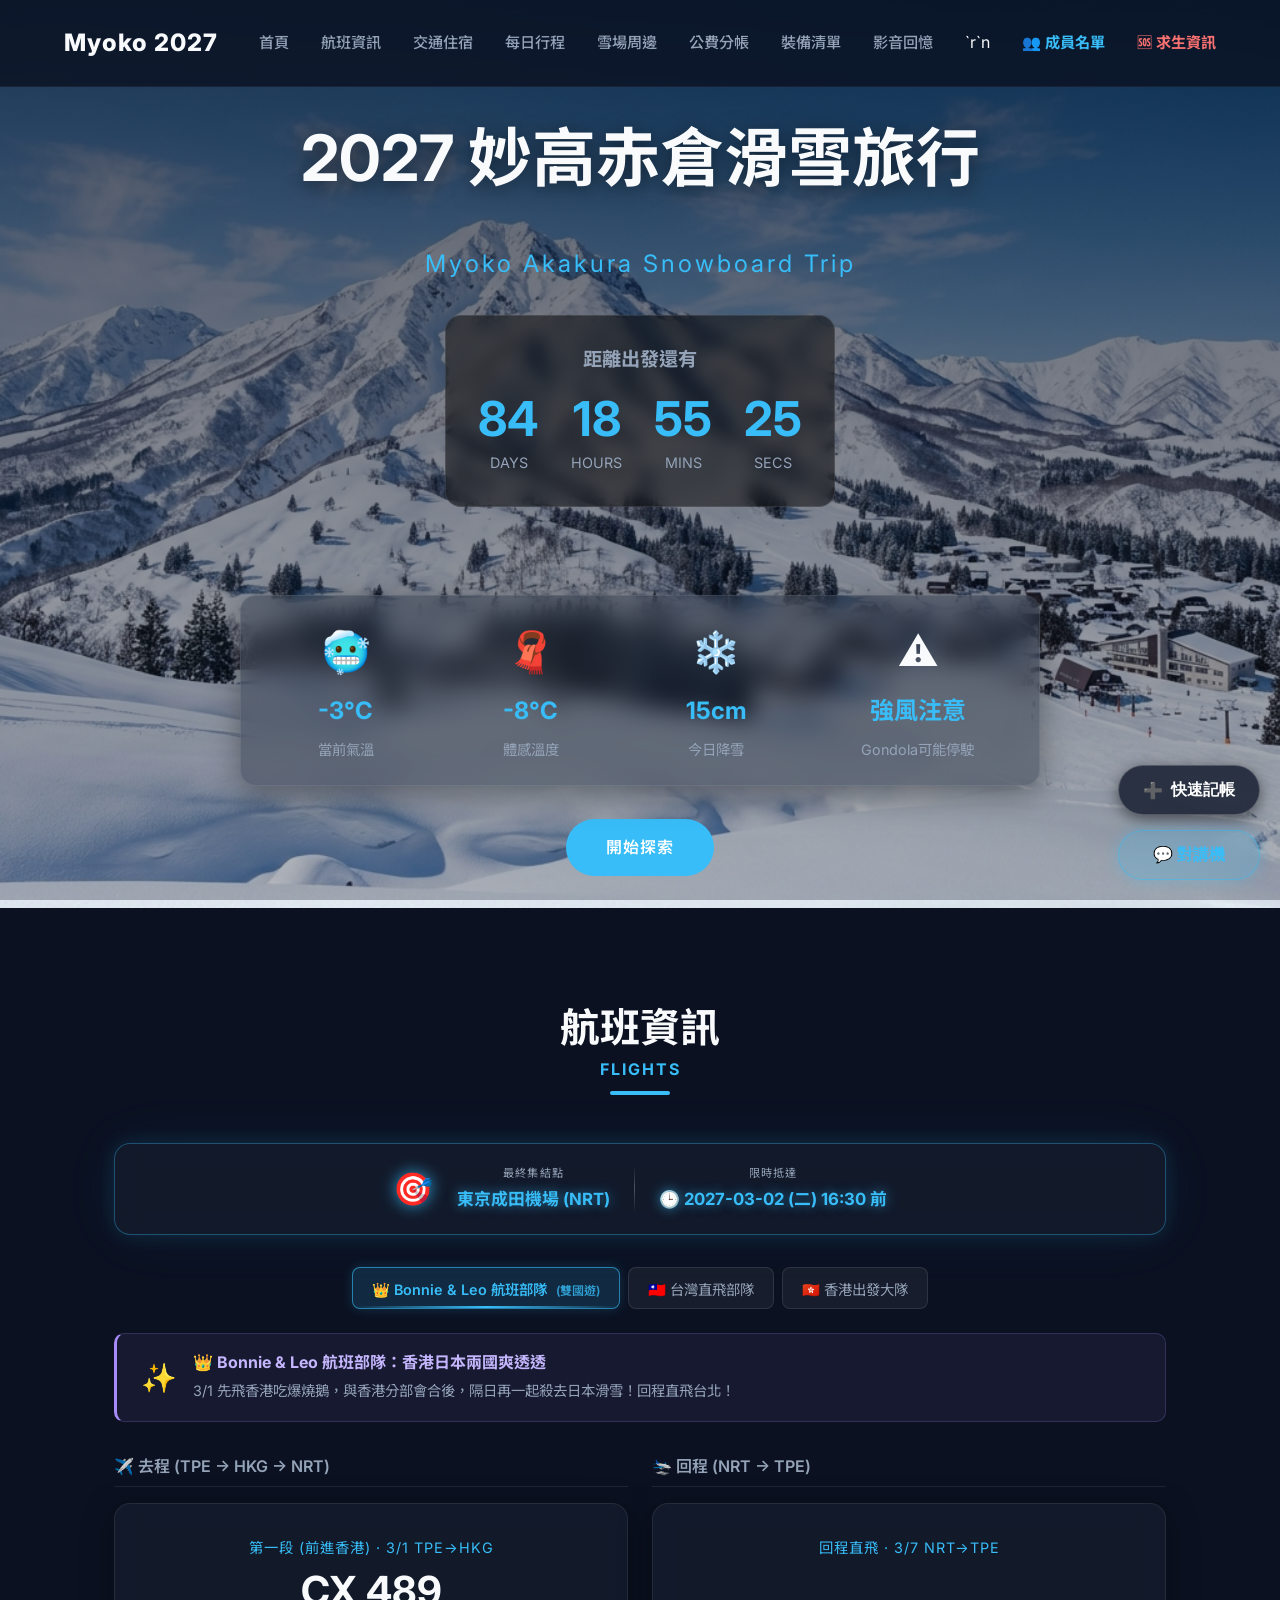
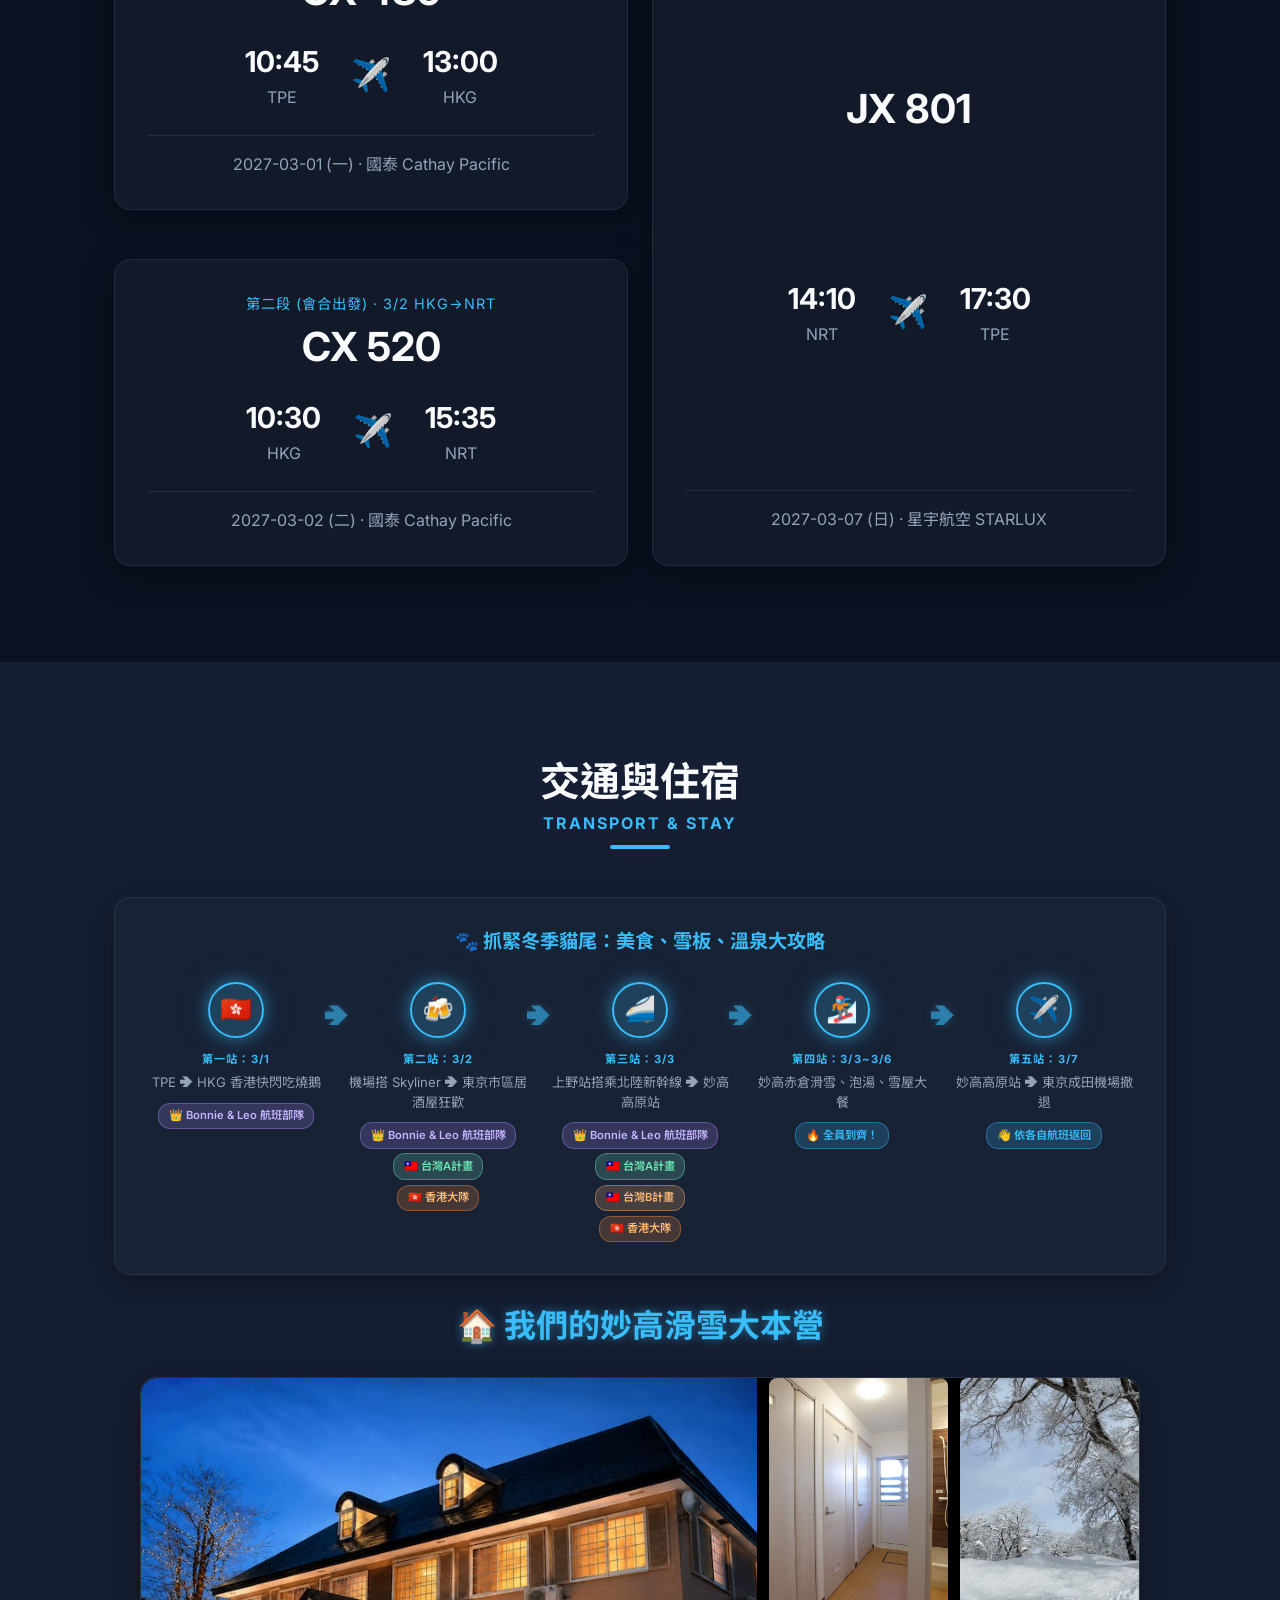
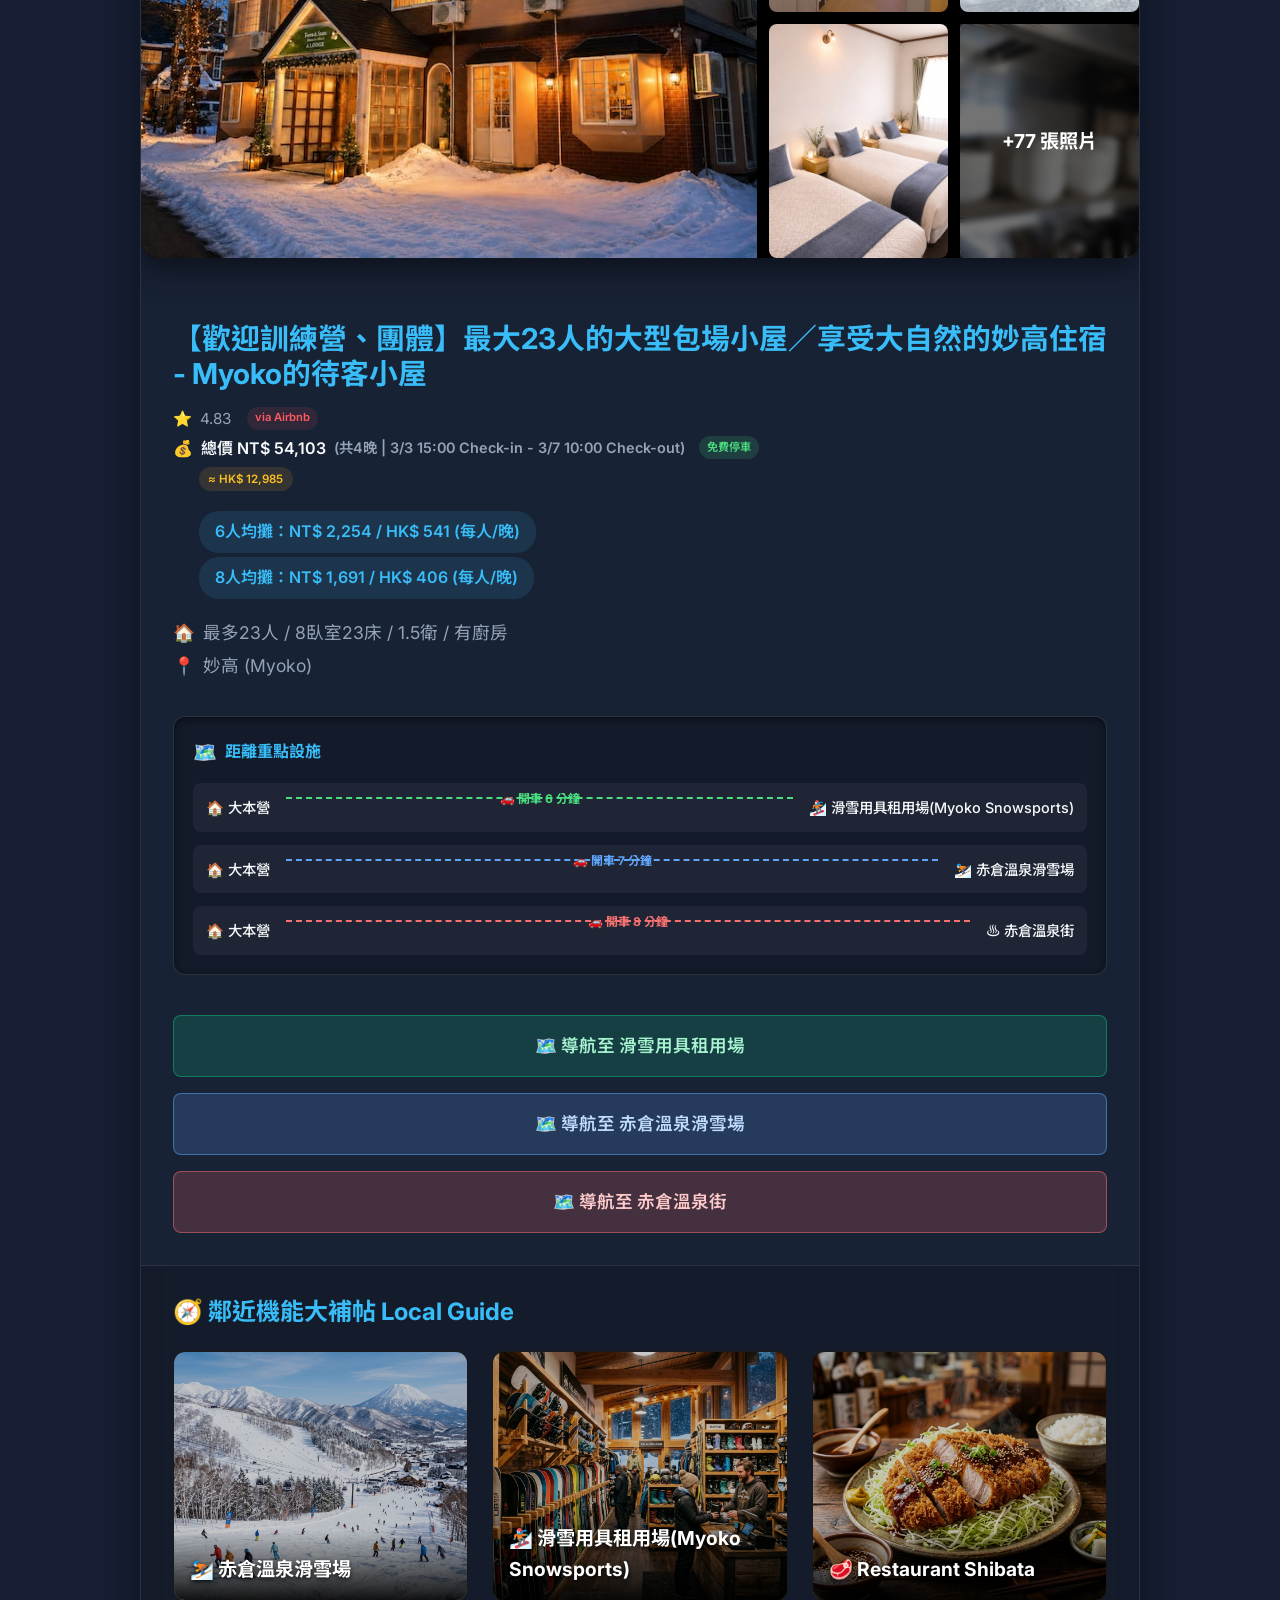
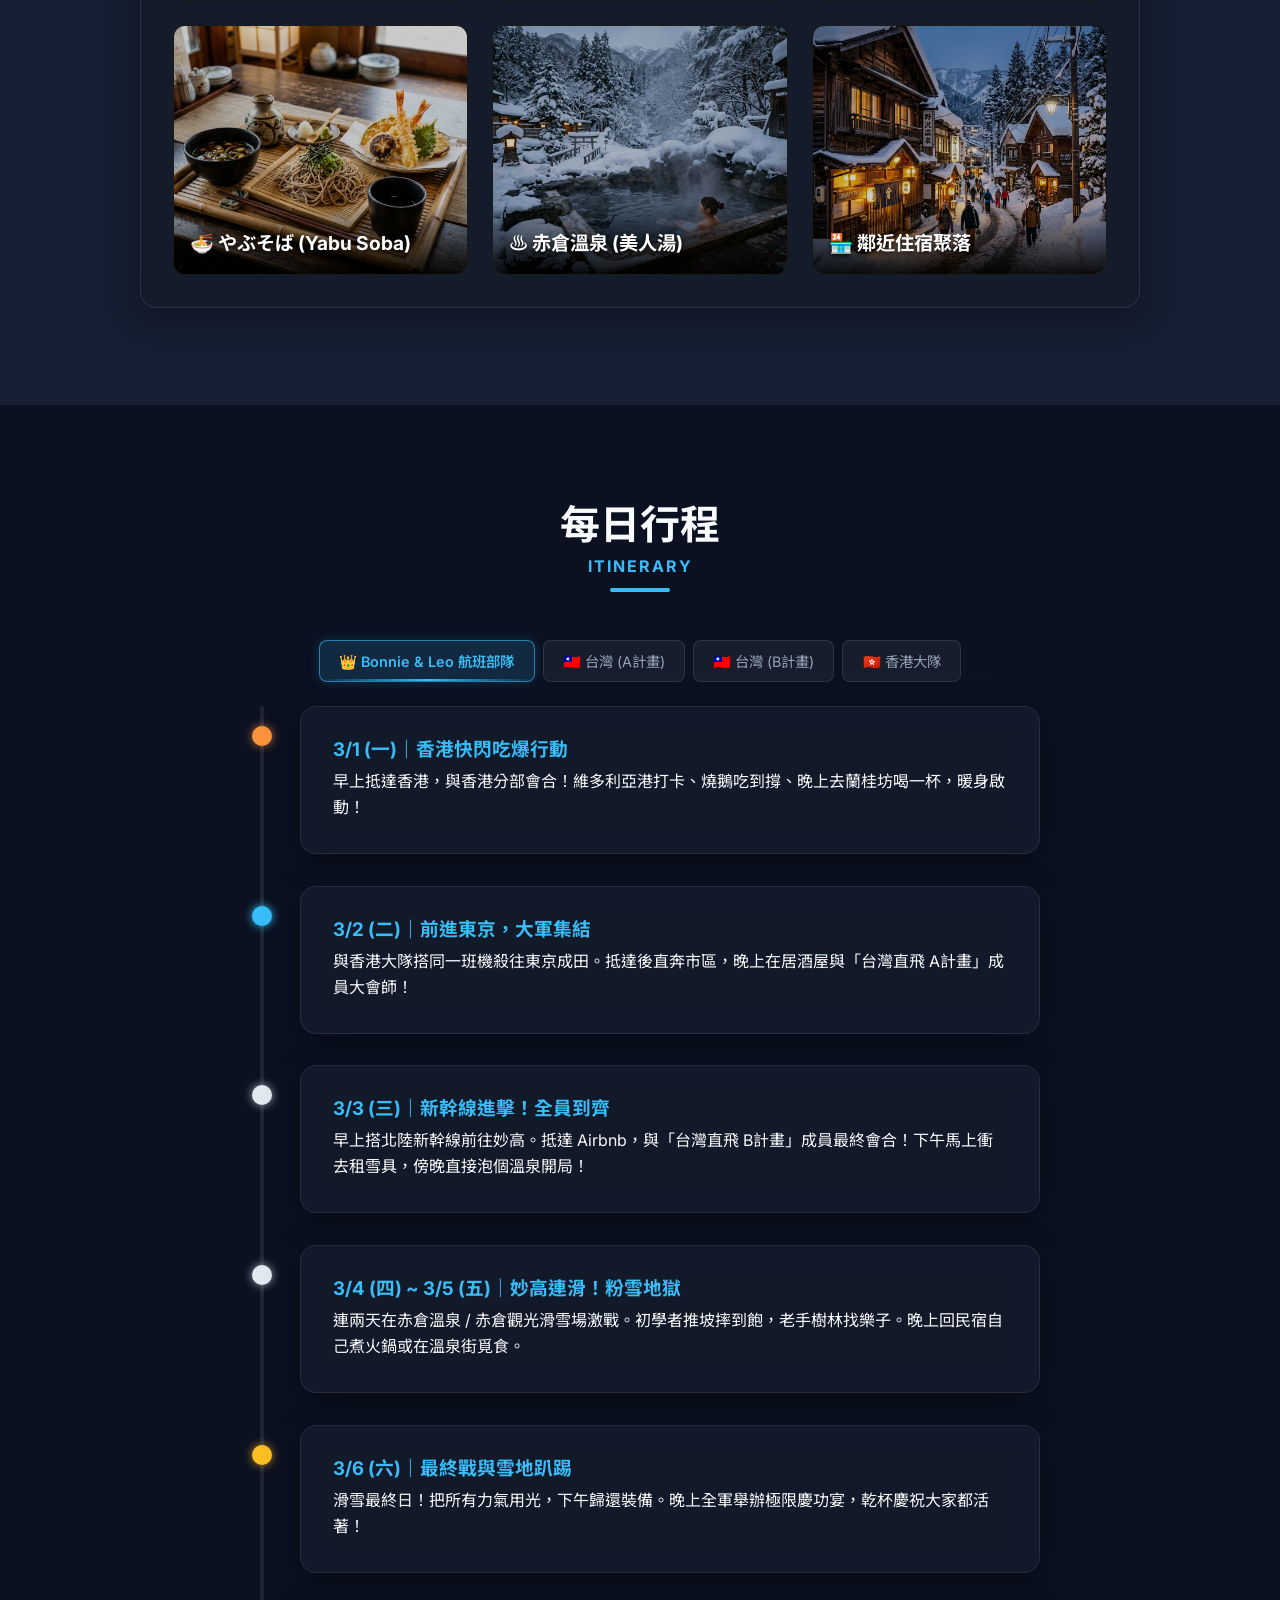
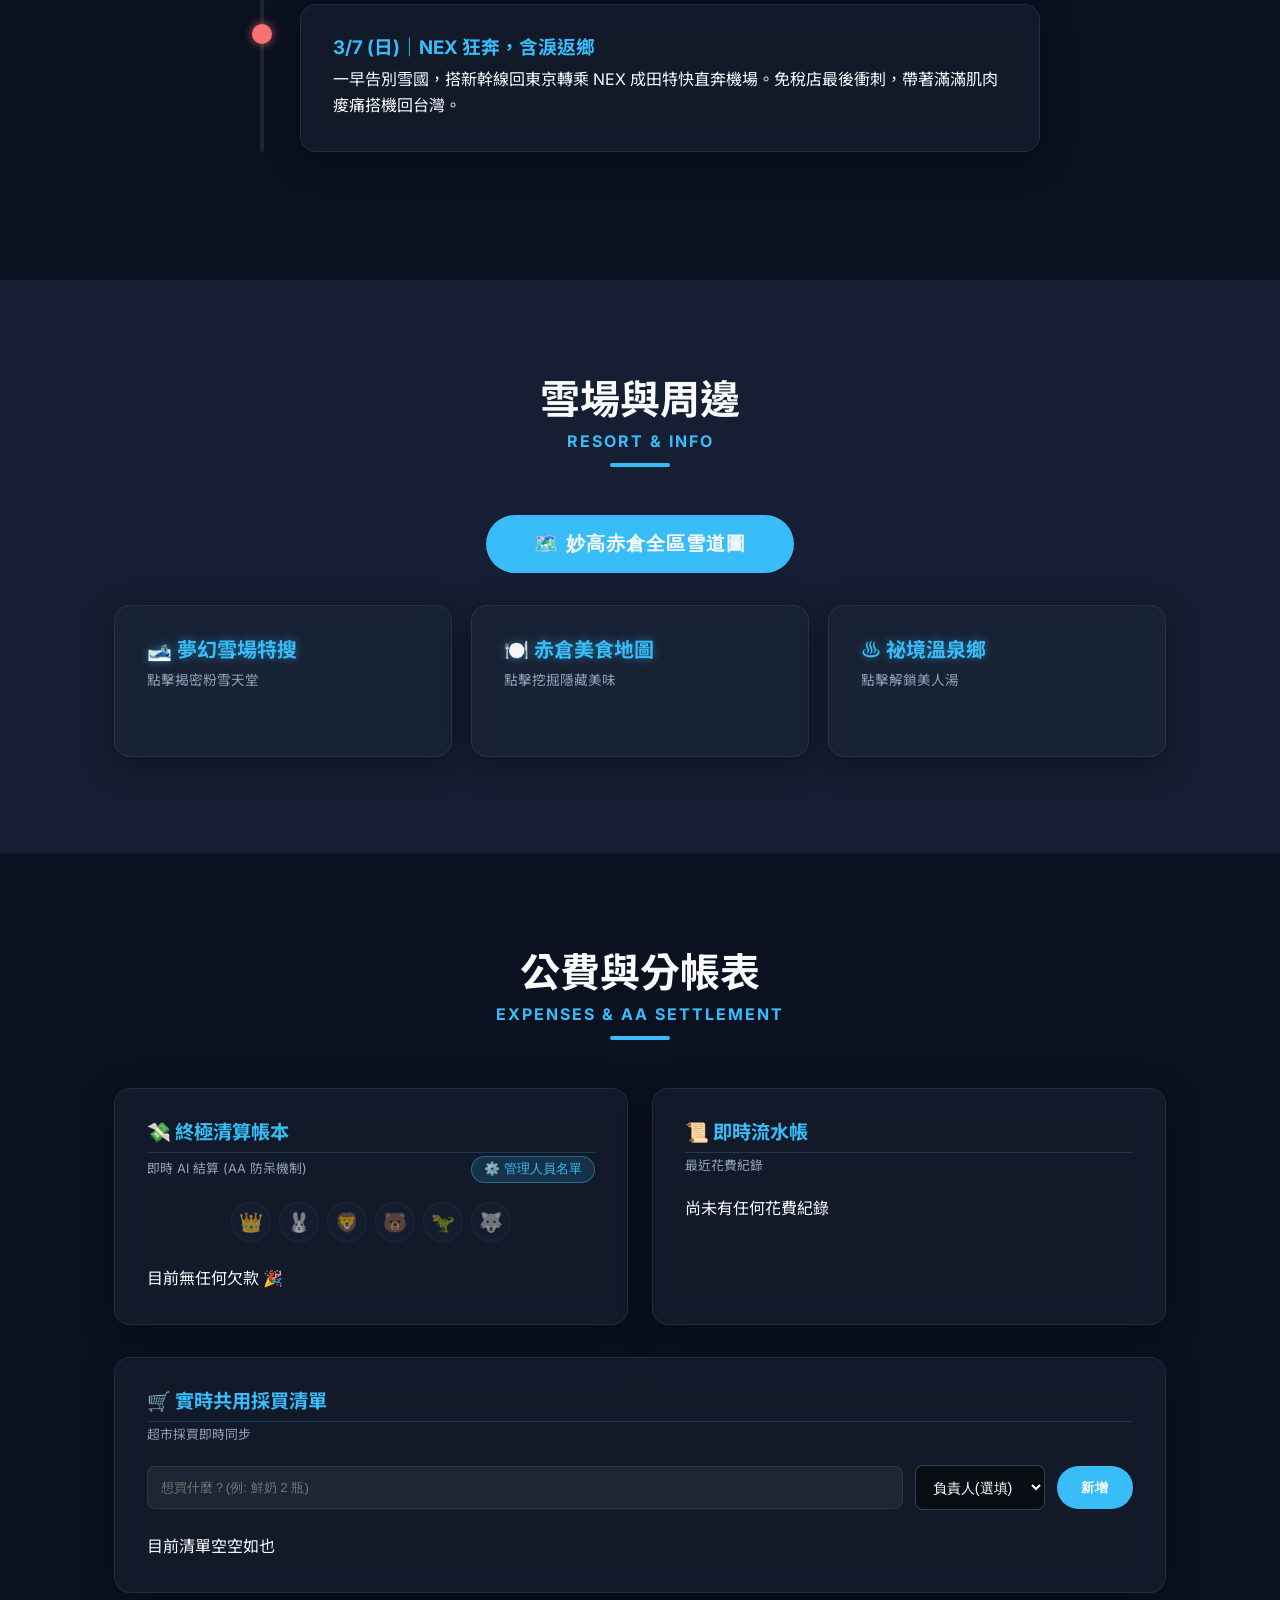
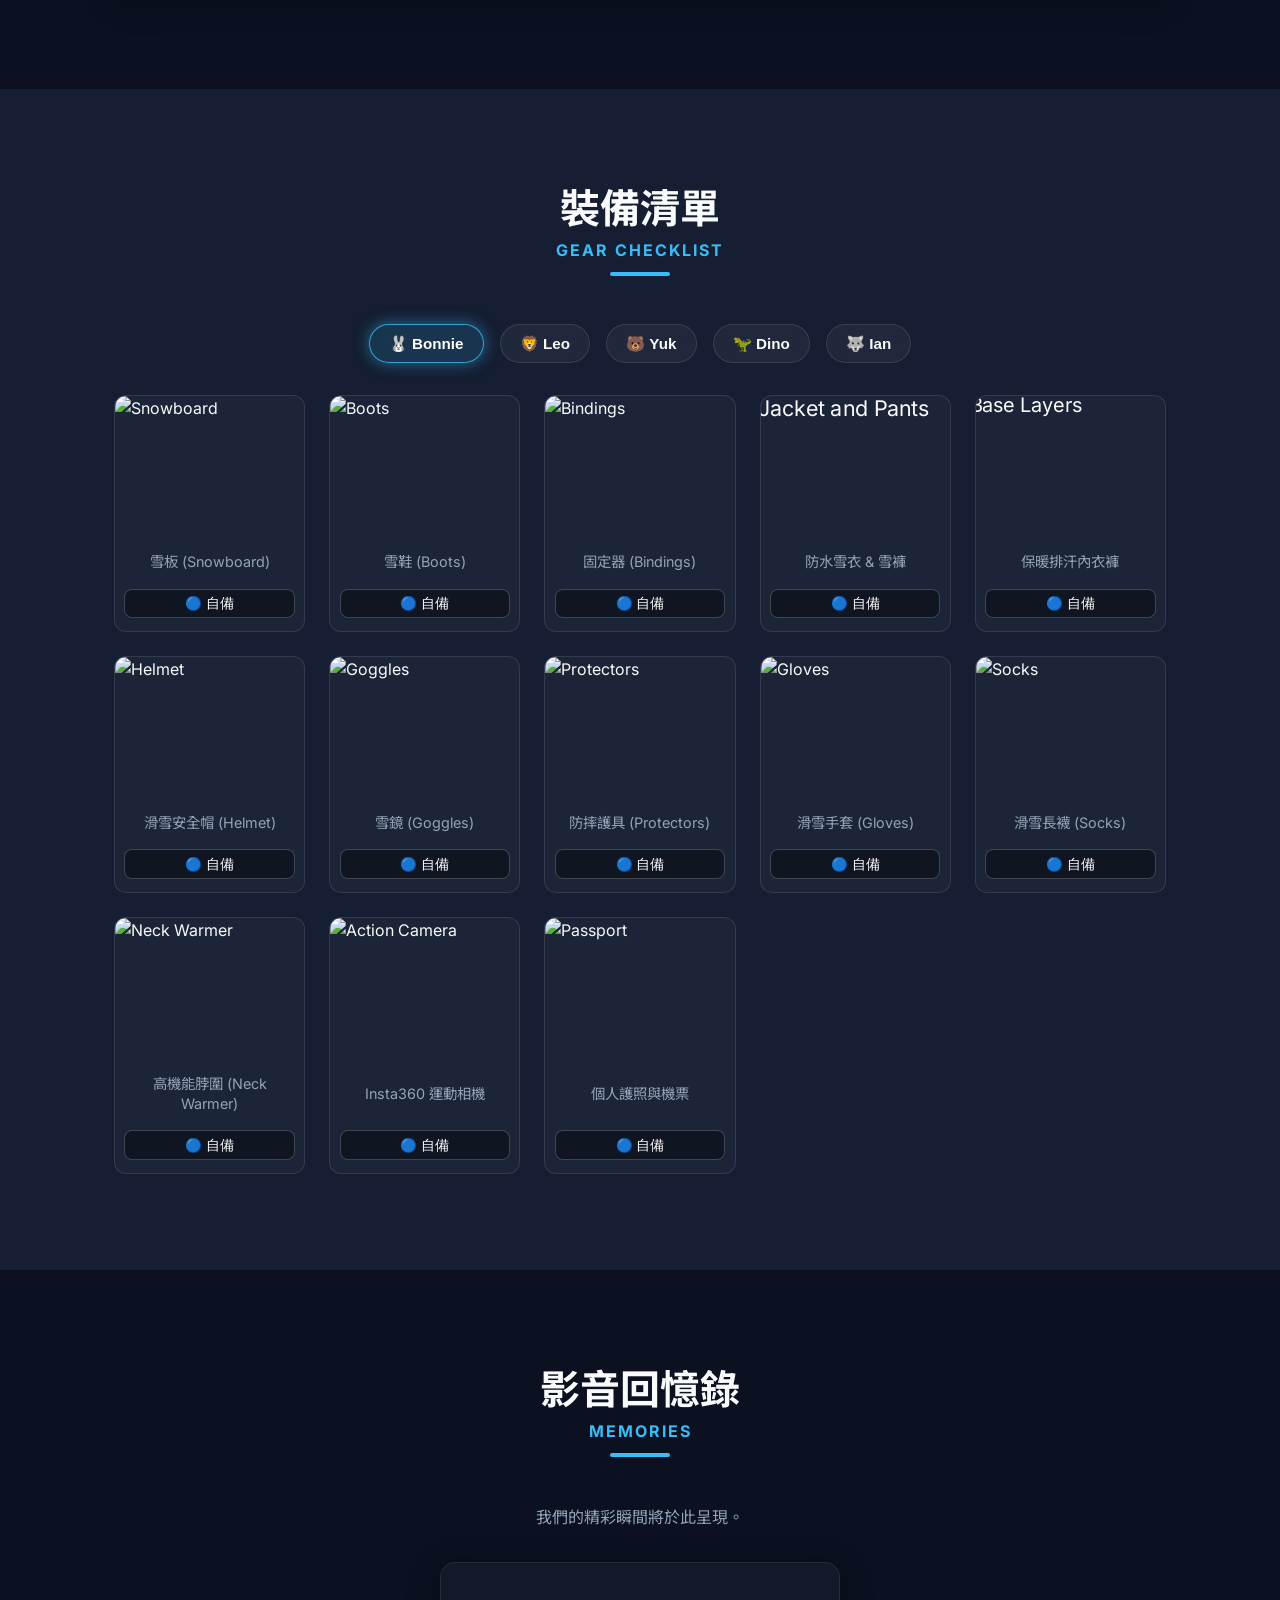
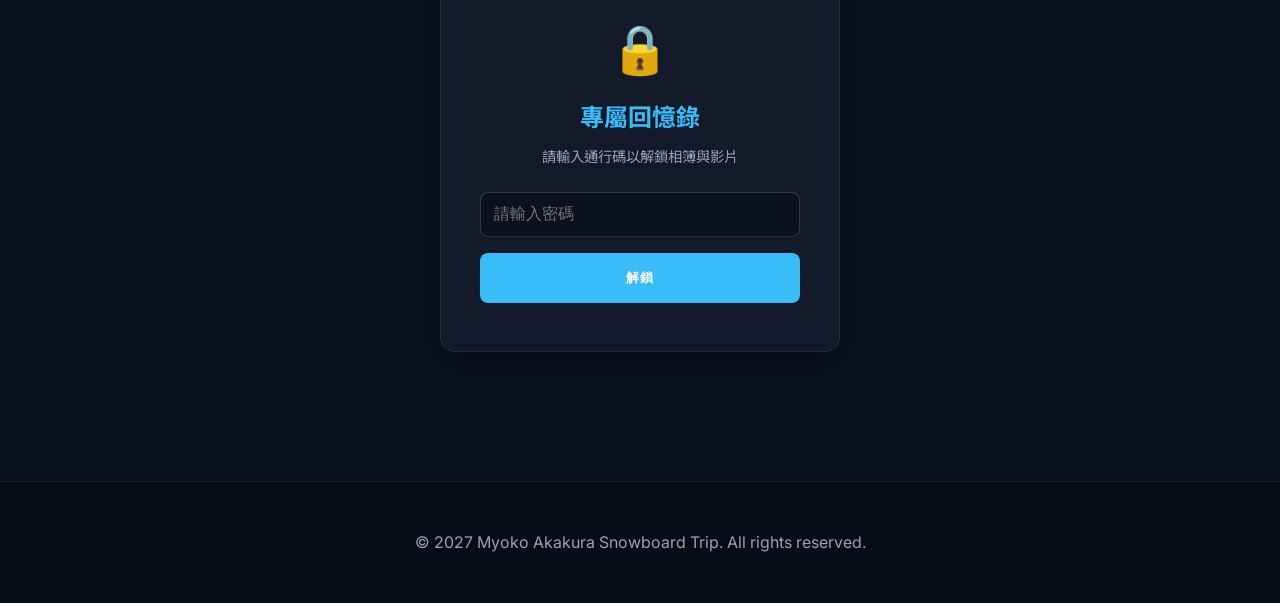
==== commit 4b2c70a8: "Update via automated deploy script" ====
--- a/index.html
+++ b/index.html
@@ -34,7 +34,7 @@
             <li><a href="#resort">雪場周邊</a></li>
             <li><a href="#expenses">公費分帳</a></li>
             <li><a href="#gear">裝備清單</a></li>
-            <li><a href="#gallery">影音回憶</a></li>
+            <li><a href="#gallery">影音回憶</a></li>`r`n            <li><a href="#" id="nav-members" style="color: var(--accent); font-weight: bold;">👥 成員名單</a></li>
             <li><a href="#" id="nav-emergency" style="color: var(--color-danger); font-weight: bold;">🆘 求生資訊</a></li>
         </ul>
         <div class="hamburger">
@@ -570,7 +570,7 @@
                 <!-- 卡片2：終極清算帳本 -->
                 <div class="glass-card expense-panel" id="settlement-card">
                     <h3>💸 終極清算帳本</h3>
-                    <p class="subtitle">即時 AI 結算 (AA 防呆機制)</p>
+                    <p class="subtitle" style="display: flex; justify-content: space-between; align-items: center; flex-wrap: wrap; gap: 0.5rem;"><span>即時 AI 結算 (AA 防呆機制)</span><button id="btn-open-members-from-expenses" type="button" style="background: rgba(56, 189, 248, 0.15); border: 1px solid rgba(56, 189, 248, 0.4); color: var(--accent); padding: 0.25rem 0.75rem; border-radius: 20px; font-size: 0.8rem; cursor: pointer; transition: all 0.2s;">⚙️ 管理人員名單</button></p>
                     <div class="avatar-filter-container" id="avatar-filter-container">
                         <!-- 動態插入頭像過濾器 -->
                     </div>
@@ -1100,6 +1100,51 @@
         </div>
     </div>
     
+    
+    <!-- 成員名單管理 Modal (隱藏式) -->
+    <div id="members-modal" class="modal-overlay hidden" onclick="if(event.target === this) this.classList.add('hidden')">
+        <div class="members-modal-content glass-card">
+            <div class="modal-header">
+                <h3>👥 旅伴成員名單管理</h3>
+                <button class="btn-close" id="close-members-modal" onclick="document.getElementById('members-modal').classList.add('hidden')">&times;</button>
+            </div>
+            <div class="modal-body">
+                <p class="subtitle" style="color: var(--text-secondary); margin-bottom: 1.5rem; font-size: 0.9rem;">
+                    💡 這裡可以自訂成員與代表頭像，新增或刪除後會自動同步於「記帳分帳、付款人、採買清單與裝備列表」！
+                </p>
+
+                <!-- 現有成員列表 -->
+                <div class="members-list-wrapper">
+                    <h4 style="color: var(--accent); margin-bottom: 0.8rem; font-size: 1rem;">現有成員 (<span id="member-count-badge">5</span>人)</h4>
+                    <div id="members-card-list" class="members-card-list">
+                        <!-- JS 動態渲染成員卡片 -->
+                    </div>
+                </div>
+
+                <hr style="border: 0; border-top: 1px solid rgba(255, 255, 255, 0.1); margin: 1.5rem 0;">
+
+                <!-- 新增成員表單 -->
+                <div class="add-member-form">
+                    <h4 style="color: #4ADE80; margin-bottom: 0.8rem; font-size: 1rem;">➕ 新增成員</h4>
+                    <div class="form-row" style="display: flex; gap: 1rem; flex-wrap: wrap;">
+                        <div style="flex: 1; min-width: 160px;">
+                            <label style="font-size: 0.85rem; color: var(--text-secondary); display: block; margin-bottom: 0.4rem;">成員姓名 / 暱稱</label>
+                            <input type="text" id="new-member-name" placeholder="例: Alex" style="width: 100%; padding: 0.7rem 1rem; border-radius: 8px; background: rgba(0,0,0,0.4); border: 1px solid rgba(255,255,255,0.15); color: #fff;">
+                        </div>
+                        <div style="width: 100%;">
+                            <label style="font-size: 0.85rem; color: var(--text-secondary); display: block; margin-bottom: 0.4rem;">選擇代表頭像 (點擊選擇)</label>
+                            <div class="emoji-picker-container" id="emoji-picker-container">
+                                <!-- 預選頭像 -->
+                            </div>
+                            <input type="hidden" id="selected-member-emoji" value="🏂">
+                        </div>
+                    </div>
+                    <button id="btn-add-member" class="btn-primary" style="margin-top: 1.2rem; width: 100%; padding: 0.8rem; font-size: 0.95rem;">加入成員名單</button>
+                </div>
+            </div>
+        </div>
+    </div>
+
     <!-- 雪道地圖 Modal -->
     <div id="resort-map-modal" class="modal-overlay hidden" onclick="if(event.target === this) { this.classList.add('hidden'); document.body.style.overflow=''; }">
         <div class="glass-card" style="width: 95%; max-width: 1000px; padding: 1rem; position: relative; display: flex; justify-content: center; align-items: center;">
--- a/style.css
+++ b/style.css
@@ -4018,3 +4018,130 @@
     50% { opacity: 1; }
     100% { opacity: 0.6; }
 }
+
+/* -------------------------------------------------------------------------- */
+/*  人員名單管理 (Members Modal) 樣式                                         */
+/* -------------------------------------------------------------------------- */
+.members-modal-content {
+    width: 95%;
+    max-width: 580px;
+    max-height: 90vh;
+    overflow-y: auto;
+    padding: 2rem;
+    position: relative;
+    border: 1px solid rgba(56, 189, 248, 0.3);
+    box-shadow: 0 10px 40px rgba(0, 0, 0, 0.6);
+}
+
+.members-card-list {
+    display: flex;
+    flex-direction: column;
+    gap: 0.6rem;
+    max-height: 250px;
+    overflow-y: auto;
+    padding-right: 0.3rem;
+}
+
+.member-item-card {
+    display: flex;
+    align-items: center;
+    justify-content: space-between;
+    background: rgba(255, 255, 255, 0.04);
+    border: 1px solid rgba(255, 255, 255, 0.08);
+    border-radius: 10px;
+    padding: 0.6rem 1rem;
+    transition: all 0.2s ease;
+}
+
+.member-item-card:hover {
+    background: rgba(255, 255, 255, 0.08);
+    border-color: rgba(56, 189, 248, 0.3);
+}
+
+.member-item-info {
+    display: flex;
+    align-items: center;
+    gap: 0.8rem;
+}
+
+.member-item-emoji {
+    font-size: 1.5rem;
+    width: 38px;
+    height: 38px;
+    display: flex;
+    align-items: center;
+    justify-content: center;
+    background: rgba(0, 0, 0, 0.3);
+    border-radius: 50%;
+    border: 1px solid rgba(255, 255, 255, 0.1);
+}
+
+.member-item-name {
+    font-size: 1rem;
+    font-weight: 600;
+    color: #f8fafc;
+}
+
+.member-item-role {
+    font-size: 0.75rem;
+    color: #94a3b8;
+    background: rgba(255, 255, 255, 0.08);
+    padding: 0.15rem 0.5rem;
+    border-radius: 10px;
+    margin-left: 0.4rem;
+}
+
+.btn-delete-member {
+    background: rgba(248, 113, 113, 0.15);
+    border: 1px solid rgba(248, 113, 113, 0.3);
+    color: #f87171;
+    border-radius: 6px;
+    padding: 0.3rem 0.6rem;
+    font-size: 0.8rem;
+    cursor: pointer;
+    transition: all 0.2s ease;
+}
+
+.btn-delete-member:hover {
+    background: rgba(248, 113, 113, 0.3);
+    color: #ffffff;
+}
+
+/* 頭像選擇器 */
+.emoji-picker-container {
+    display: grid;
+    grid-template-columns: repeat(auto-fill, minmax(42px, 1fr));
+    gap: 0.5rem;
+    background: rgba(0, 0, 0, 0.3);
+    border: 1px solid rgba(255, 255, 255, 0.1);
+    border-radius: 10px;
+    padding: 0.8rem;
+    max-height: 140px;
+    overflow-y: auto;
+}
+
+.emoji-choice-btn {
+    font-size: 1.4rem;
+    width: 42px;
+    height: 42px;
+    display: flex;
+    align-items: center;
+    justify-content: center;
+    background: rgba(255, 255, 255, 0.05);
+    border: 1px solid transparent;
+    border-radius: 8px;
+    cursor: pointer;
+    transition: all 0.2s ease;
+}
+
+.emoji-choice-btn:hover {
+    background: rgba(56, 189, 248, 0.2);
+    transform: scale(1.1);
+}
+
+.emoji-choice-btn.selected {
+    background: rgba(56, 189, 248, 0.3);
+    border-color: var(--accent);
+    box-shadow: 0 0 10px rgba(56, 189, 248, 0.5);
+    transform: scale(1.15);
+}
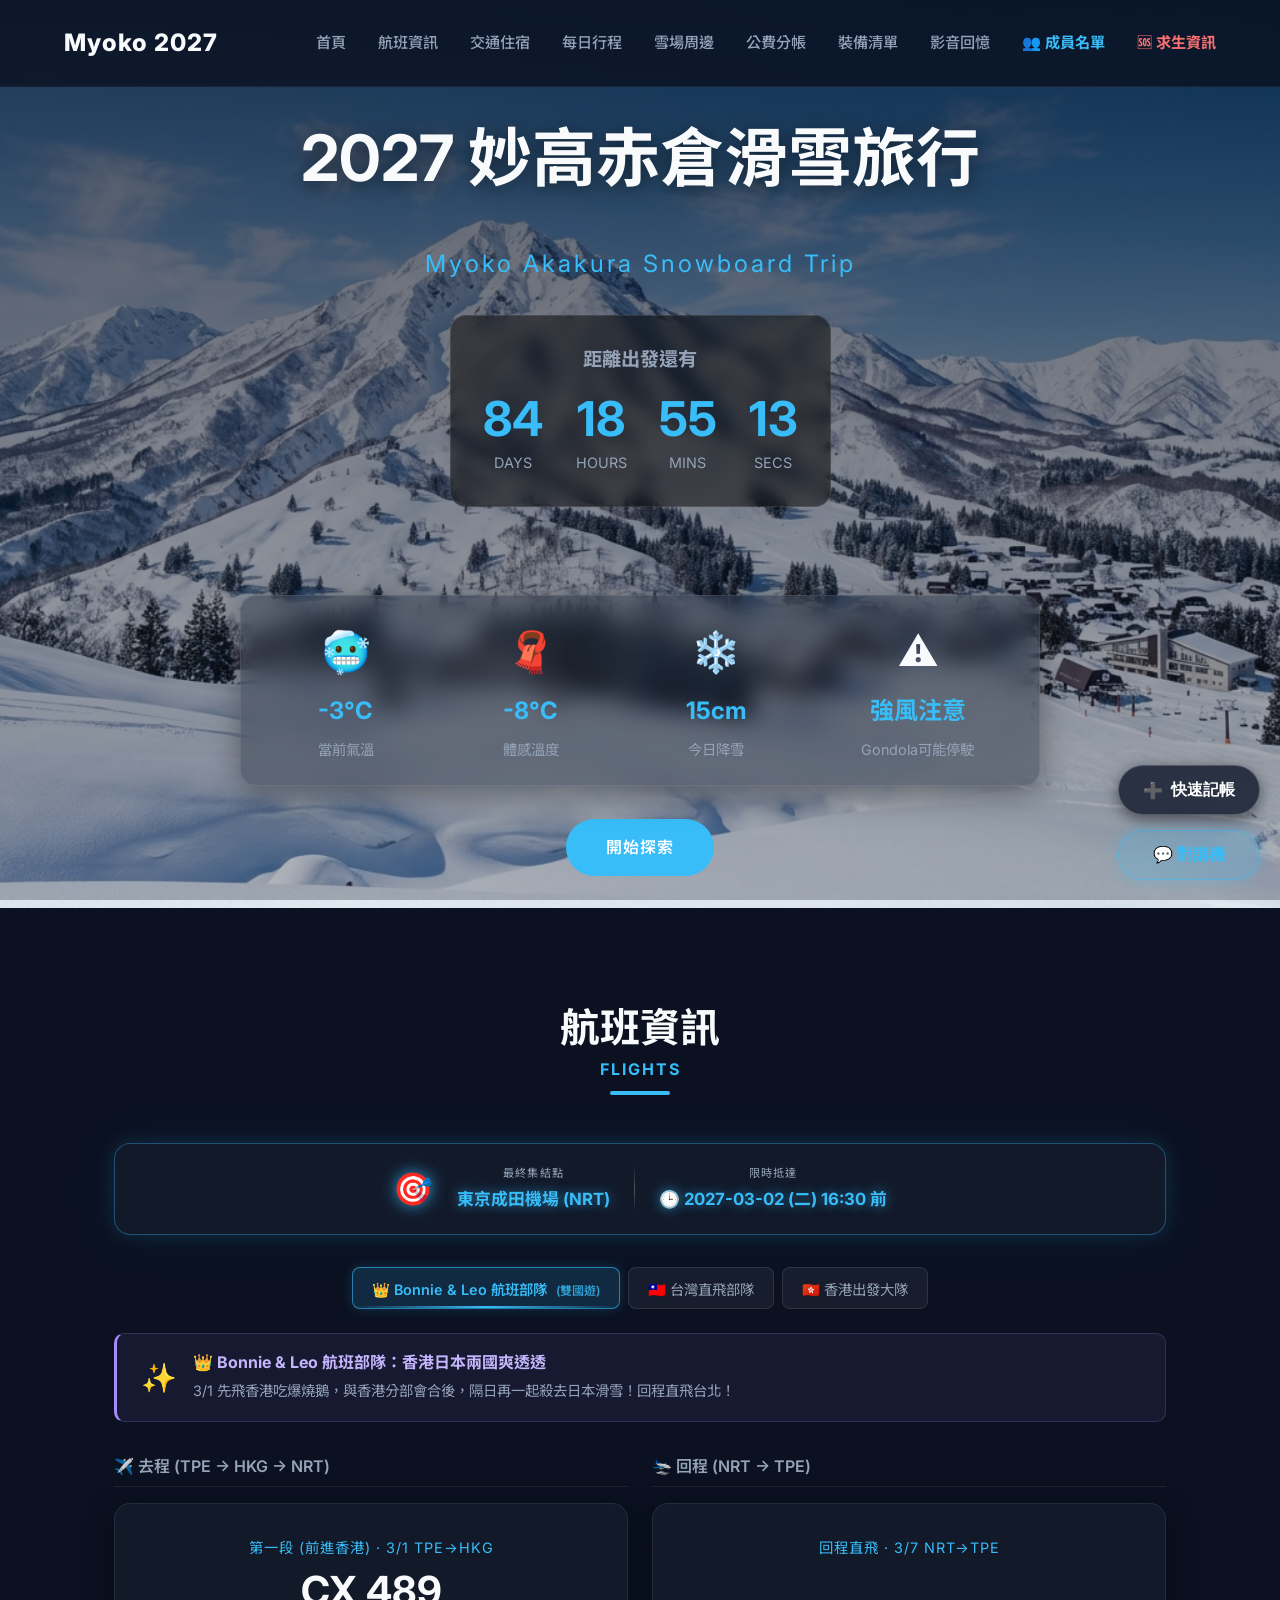
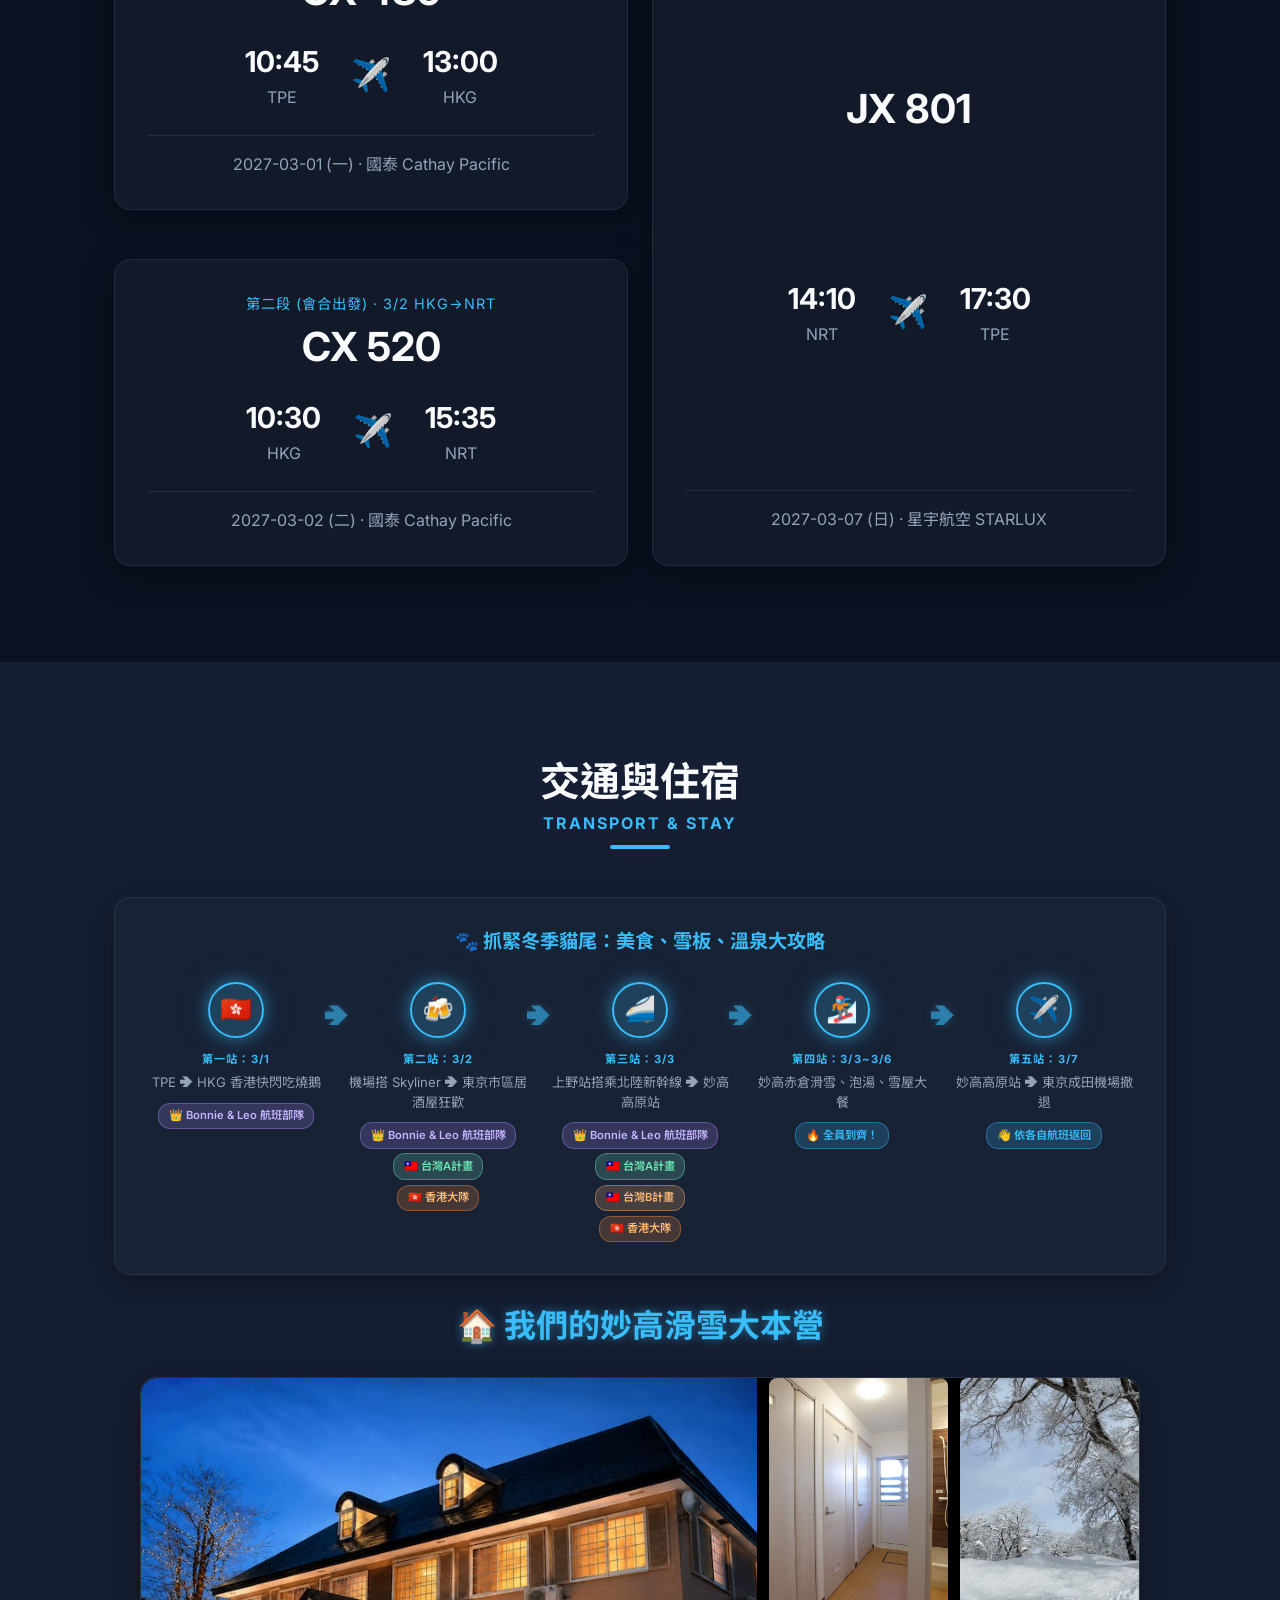
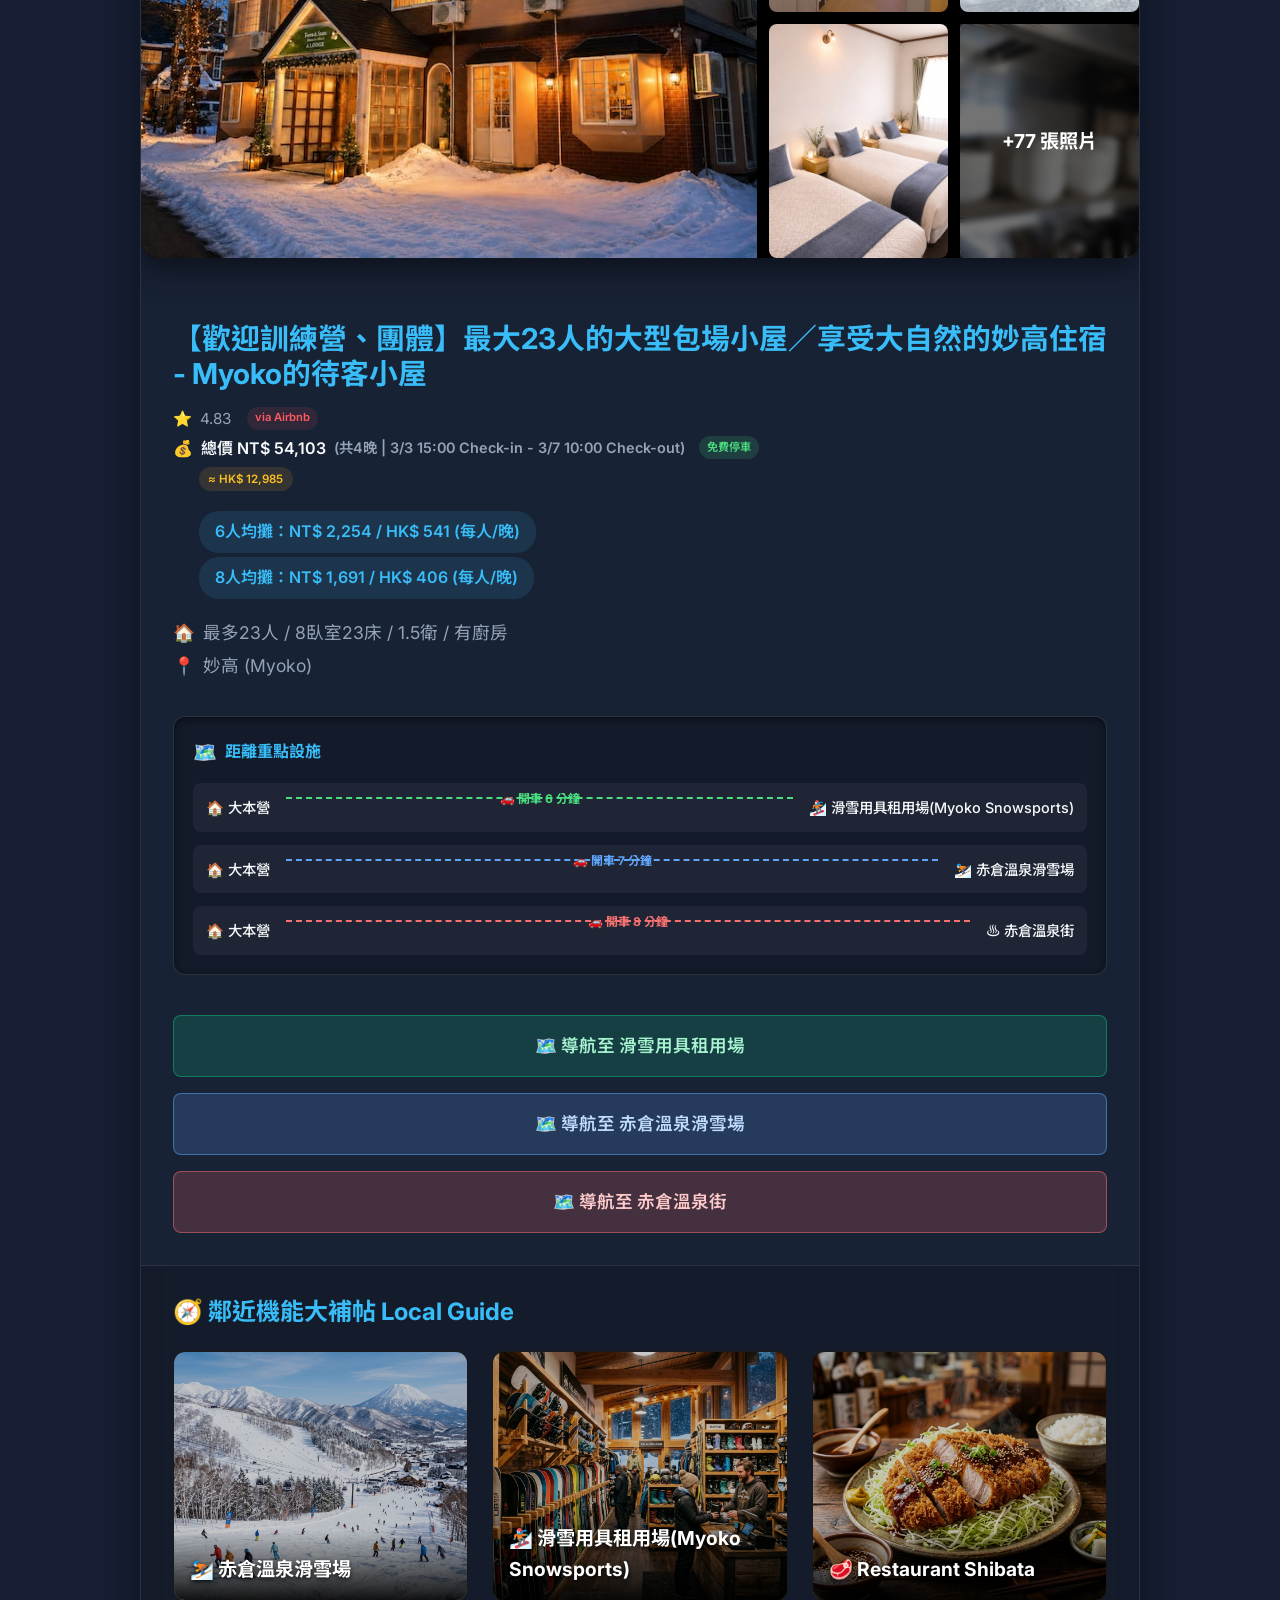
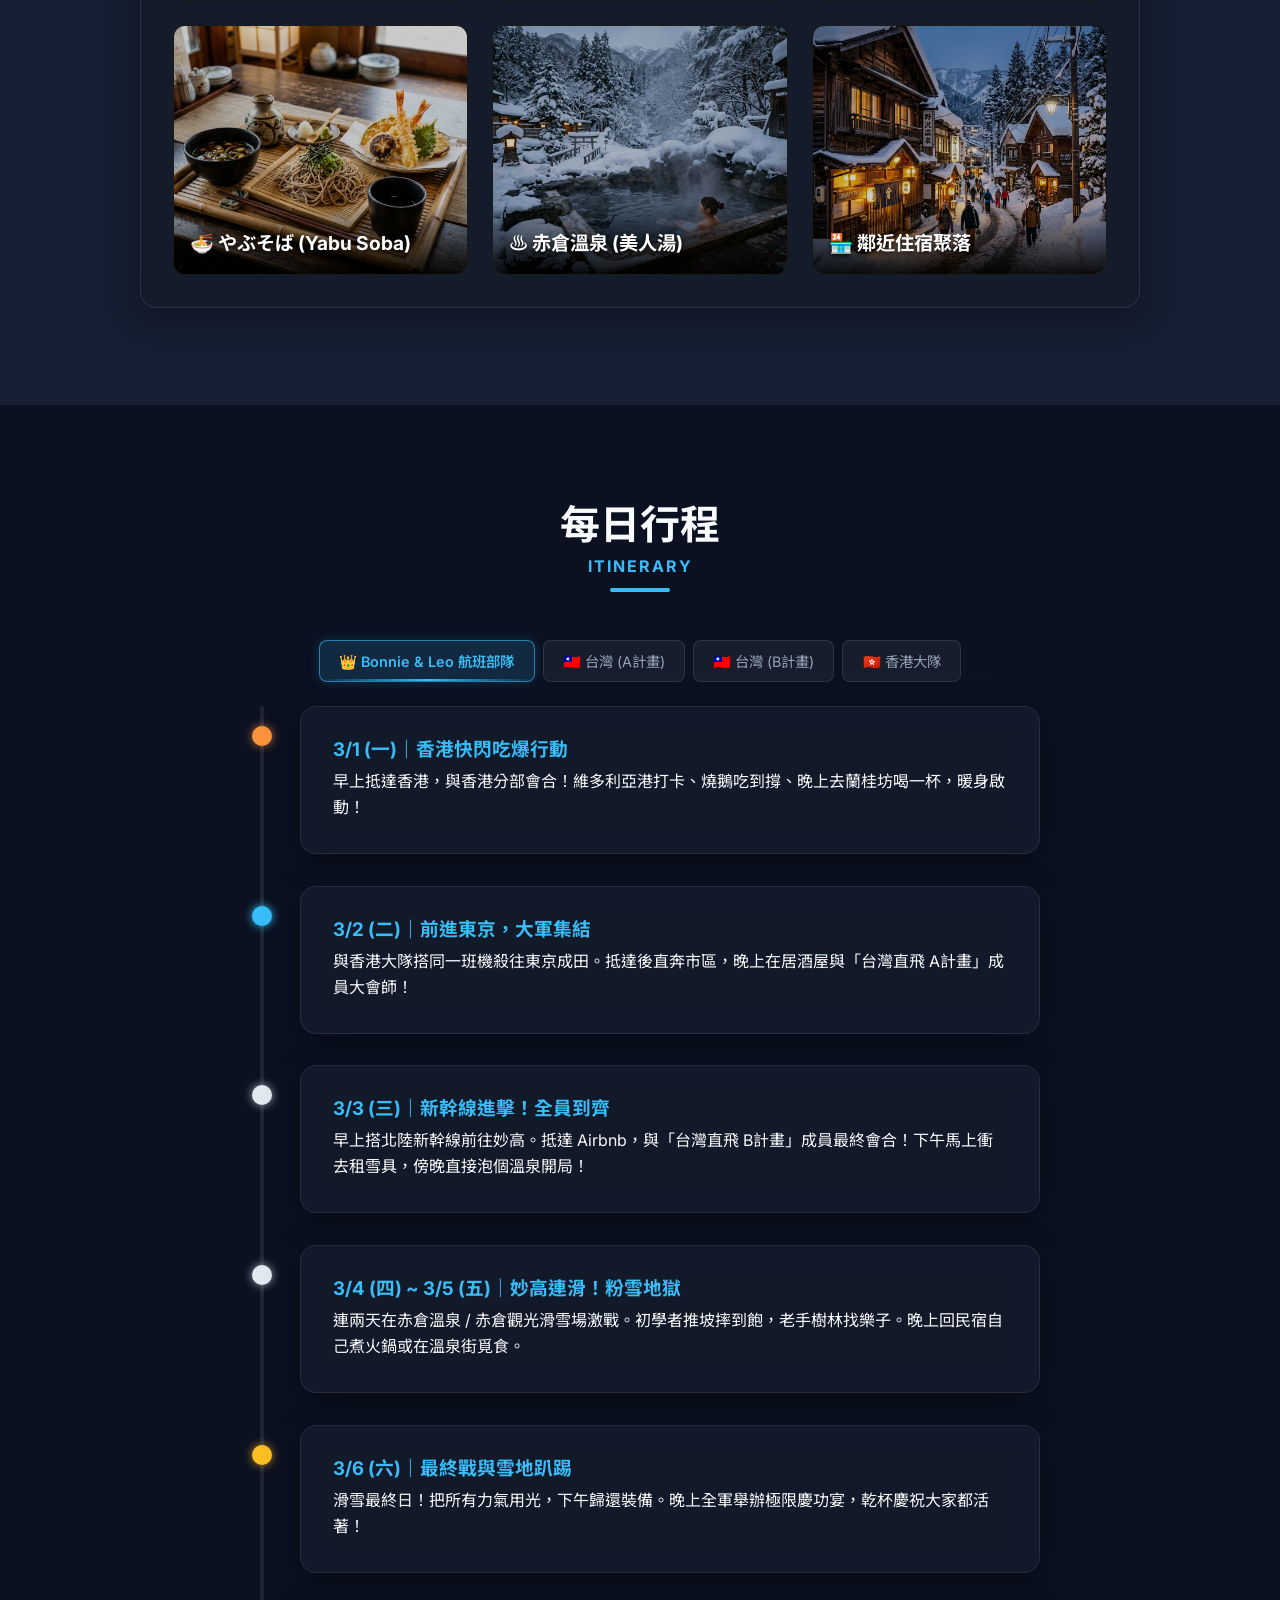
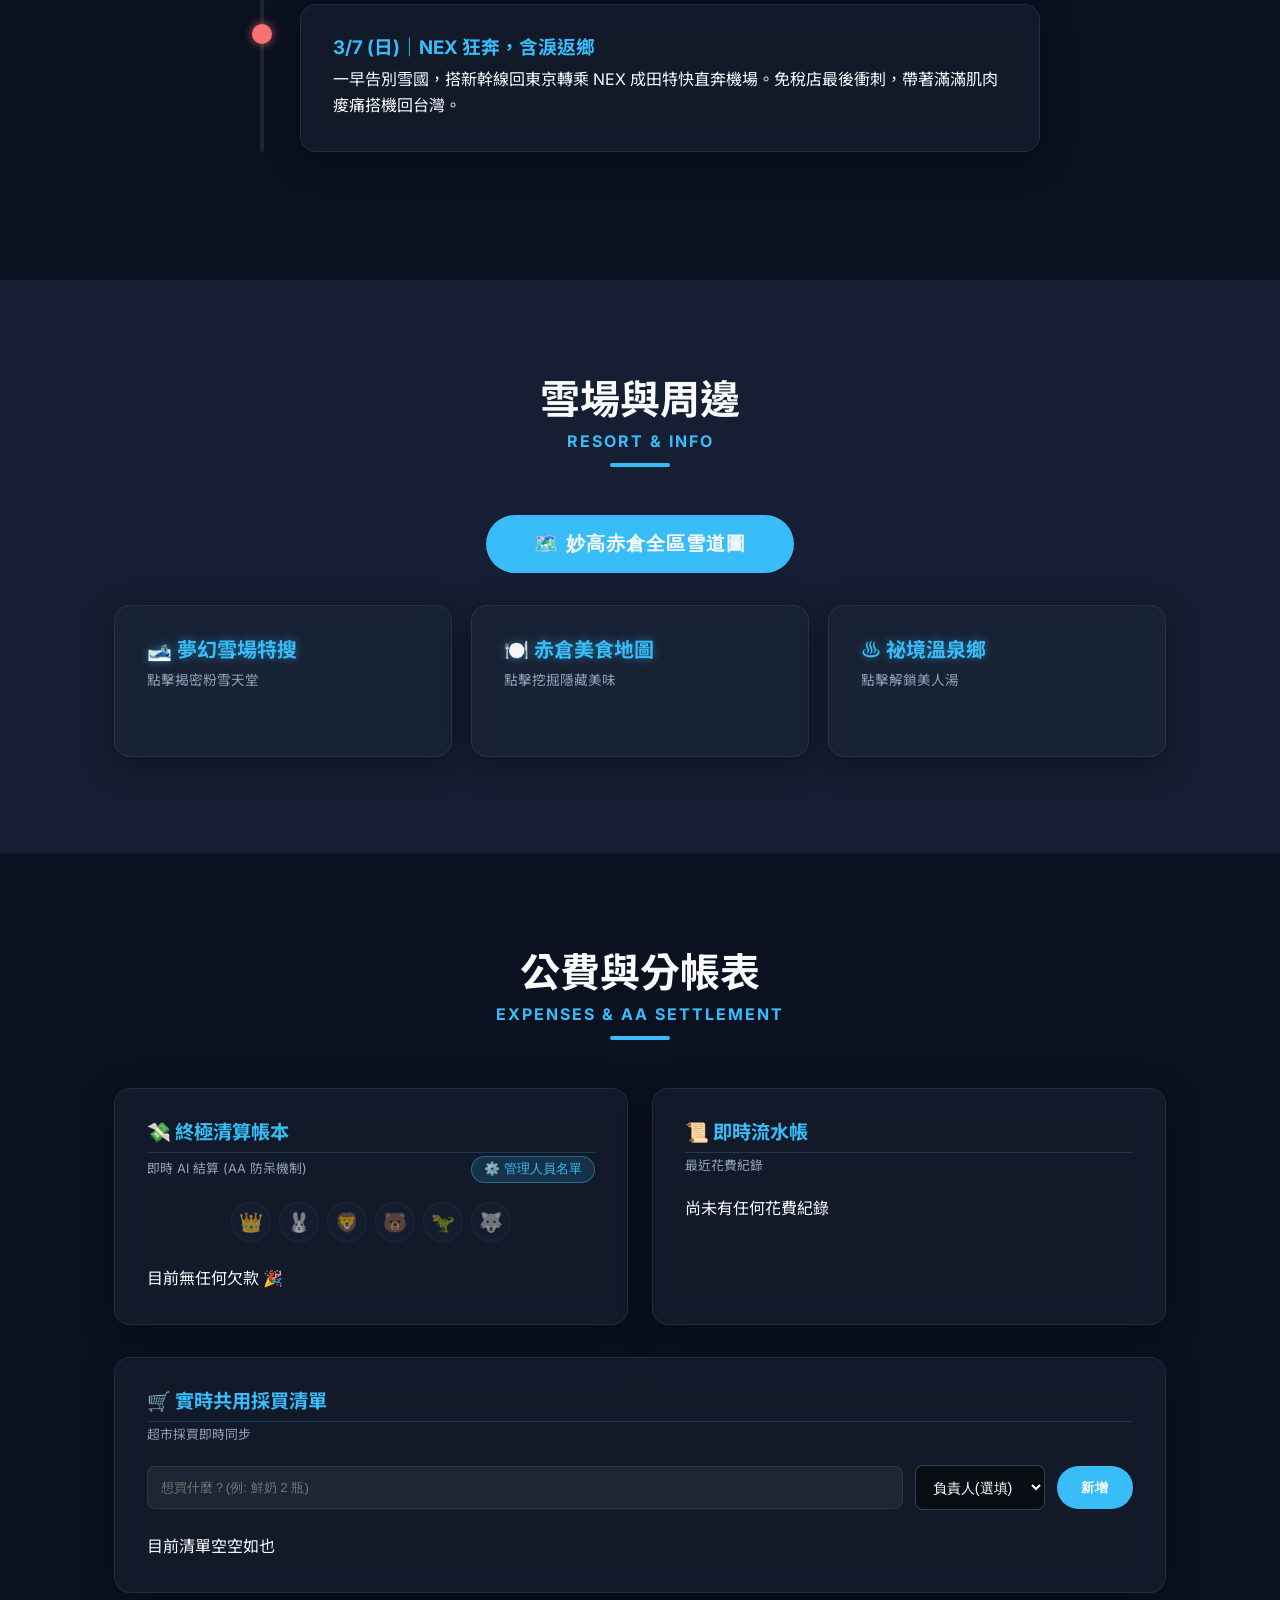
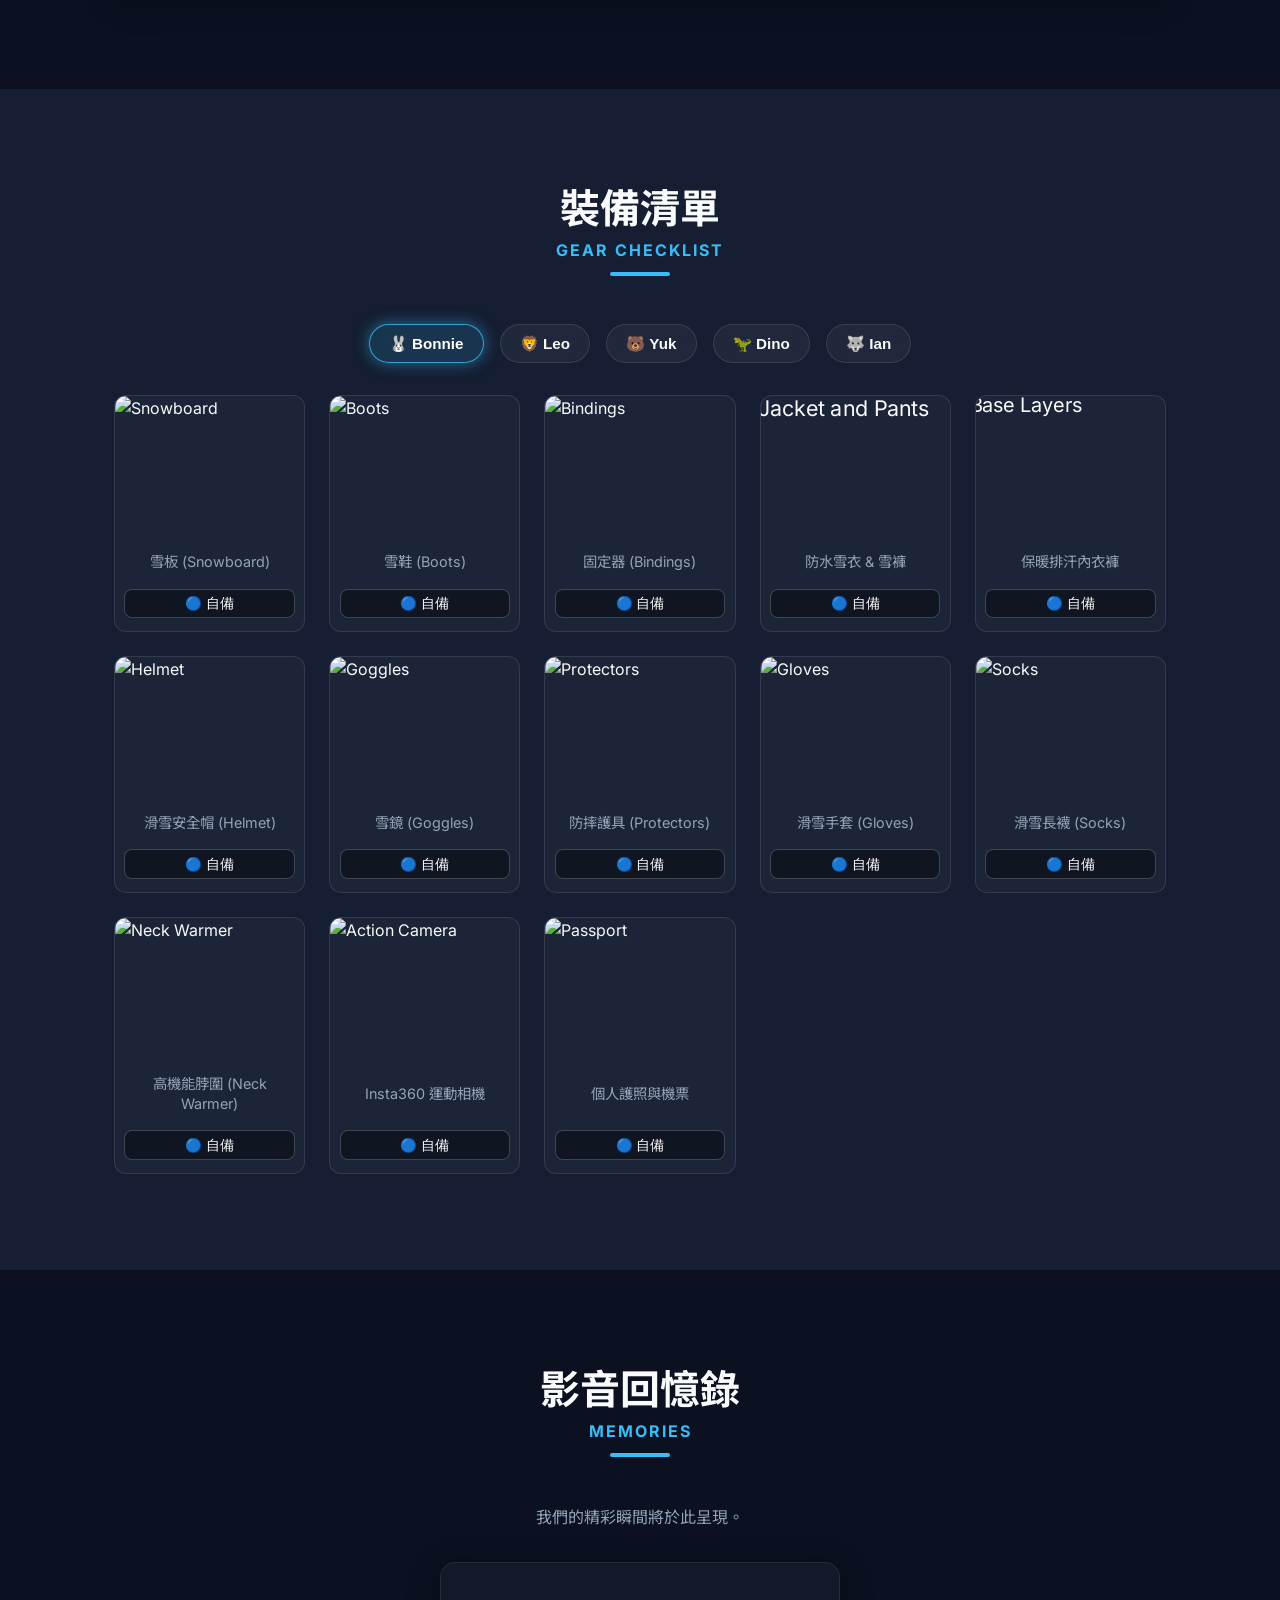
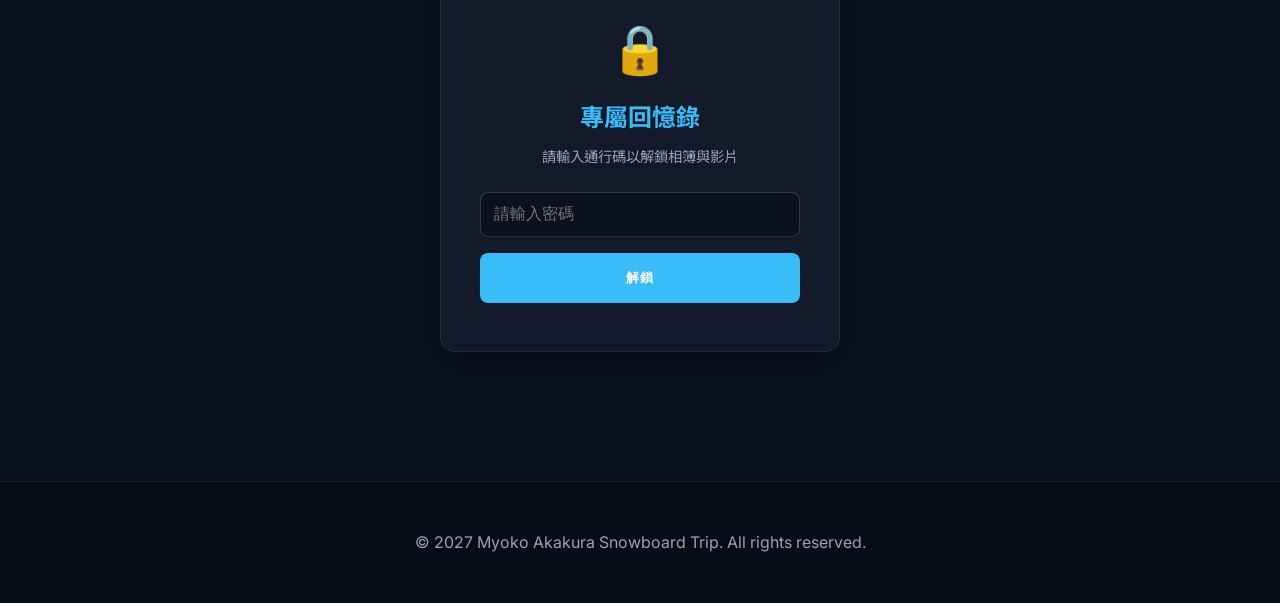
==== commit 9cfbdc18: "Update via automated deploy script" ====
--- a/index.html
+++ b/index.html
@@ -34,7 +34,8 @@
             <li><a href="#resort">雪場周邊</a></li>
             <li><a href="#expenses">公費分帳</a></li>
             <li><a href="#gear">裝備清單</a></li>
-            <li><a href="#gallery">影音回憶</a></li>`r`n            <li><a href="#" id="nav-members" style="color: var(--accent); font-weight: bold;">👥 成員名單</a></li>
+            <li><a href="#gallery">影音回憶</a></li>
+            <li><a href="#" id="nav-members" style="color: var(--accent); font-weight: bold;">👥 成員名單</a></li>
             <li><a href="#" id="nav-emergency" style="color: var(--color-danger); font-weight: bold;">🆘 求生資訊</a></li>
         </ul>
         <div class="hamburger">
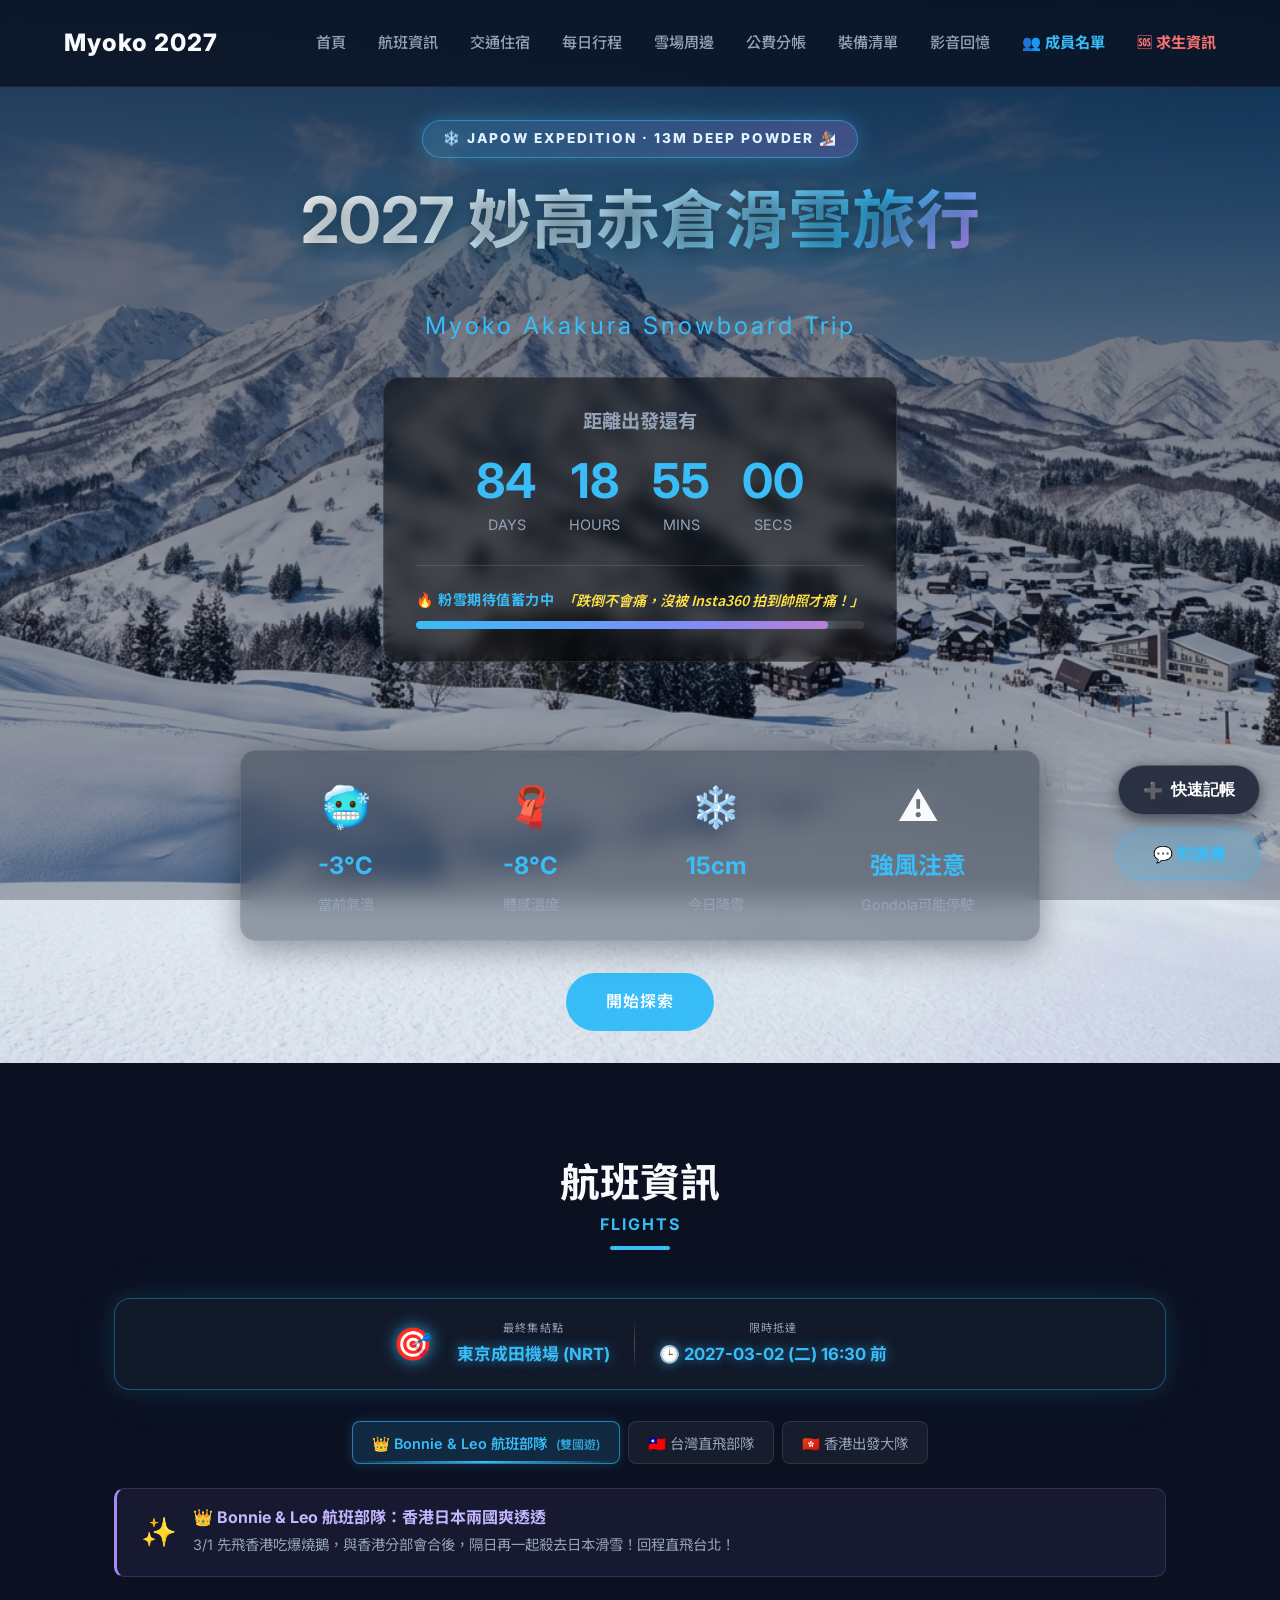
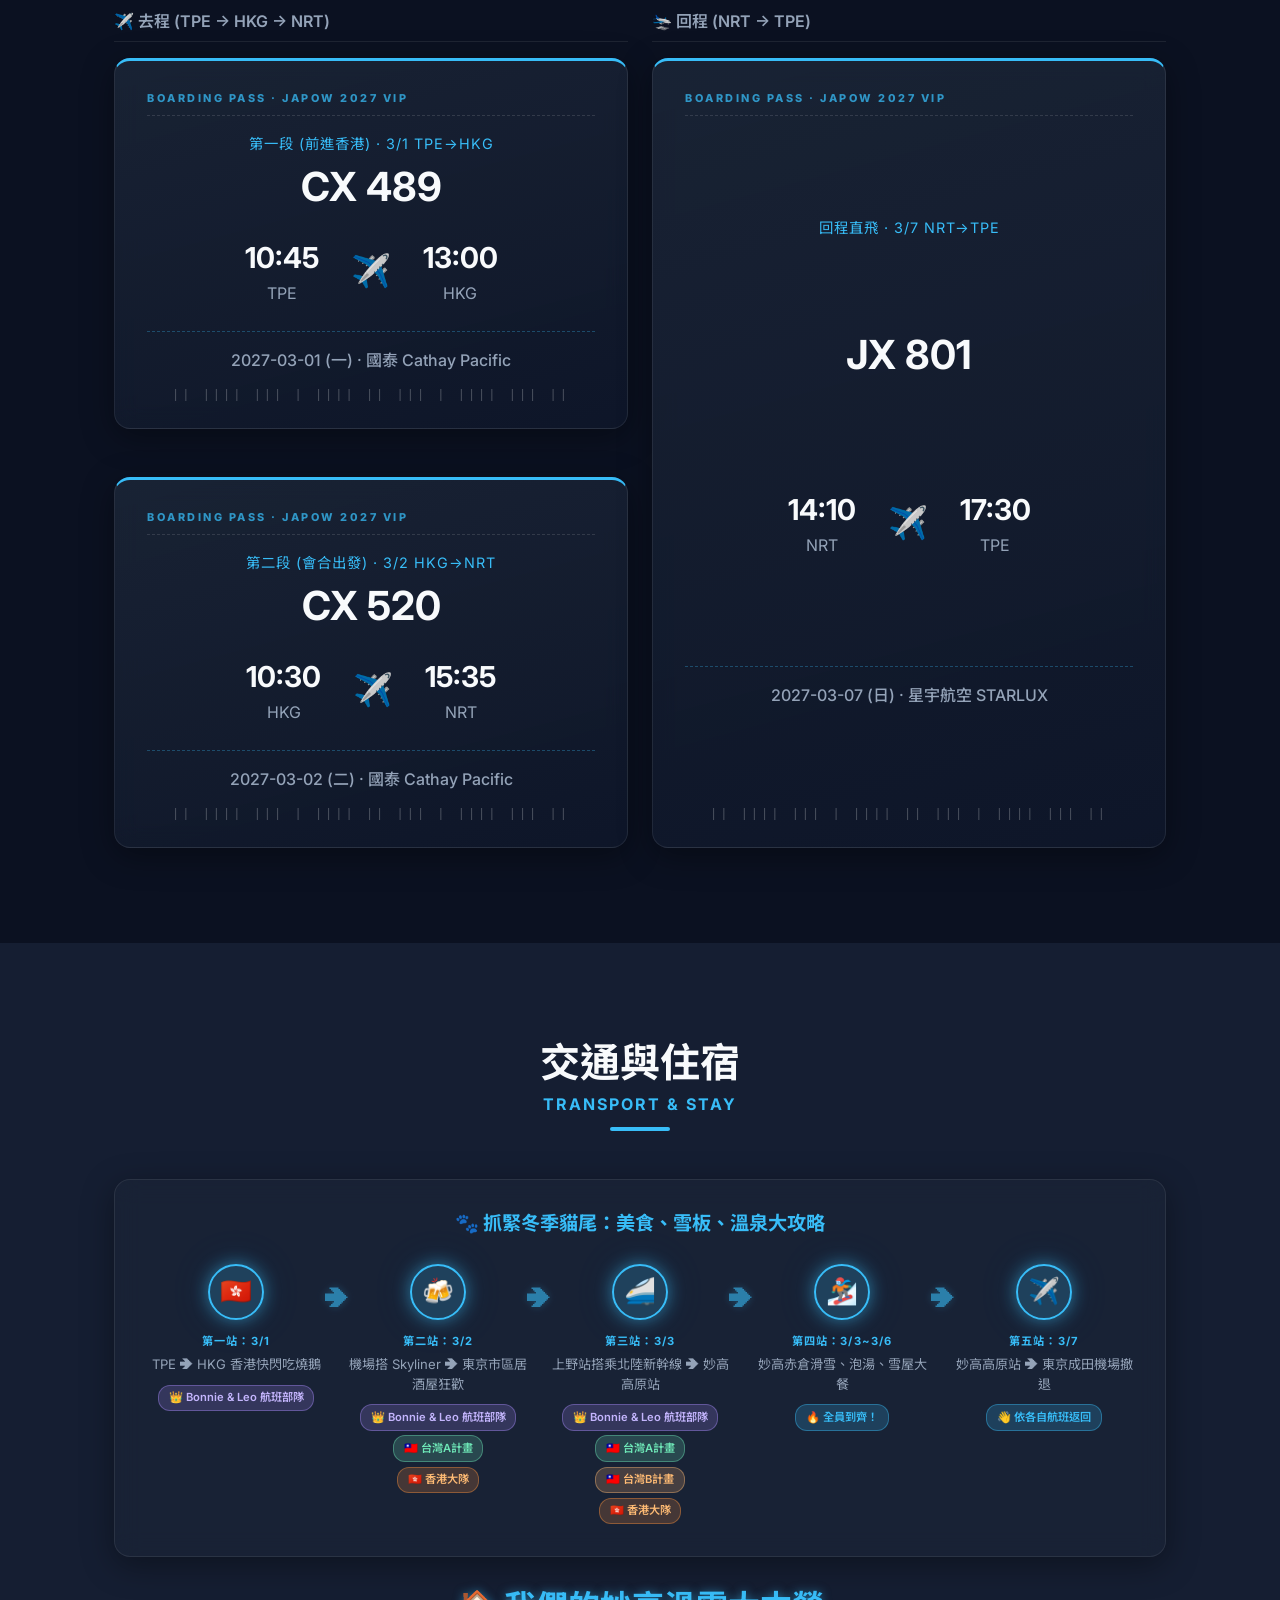
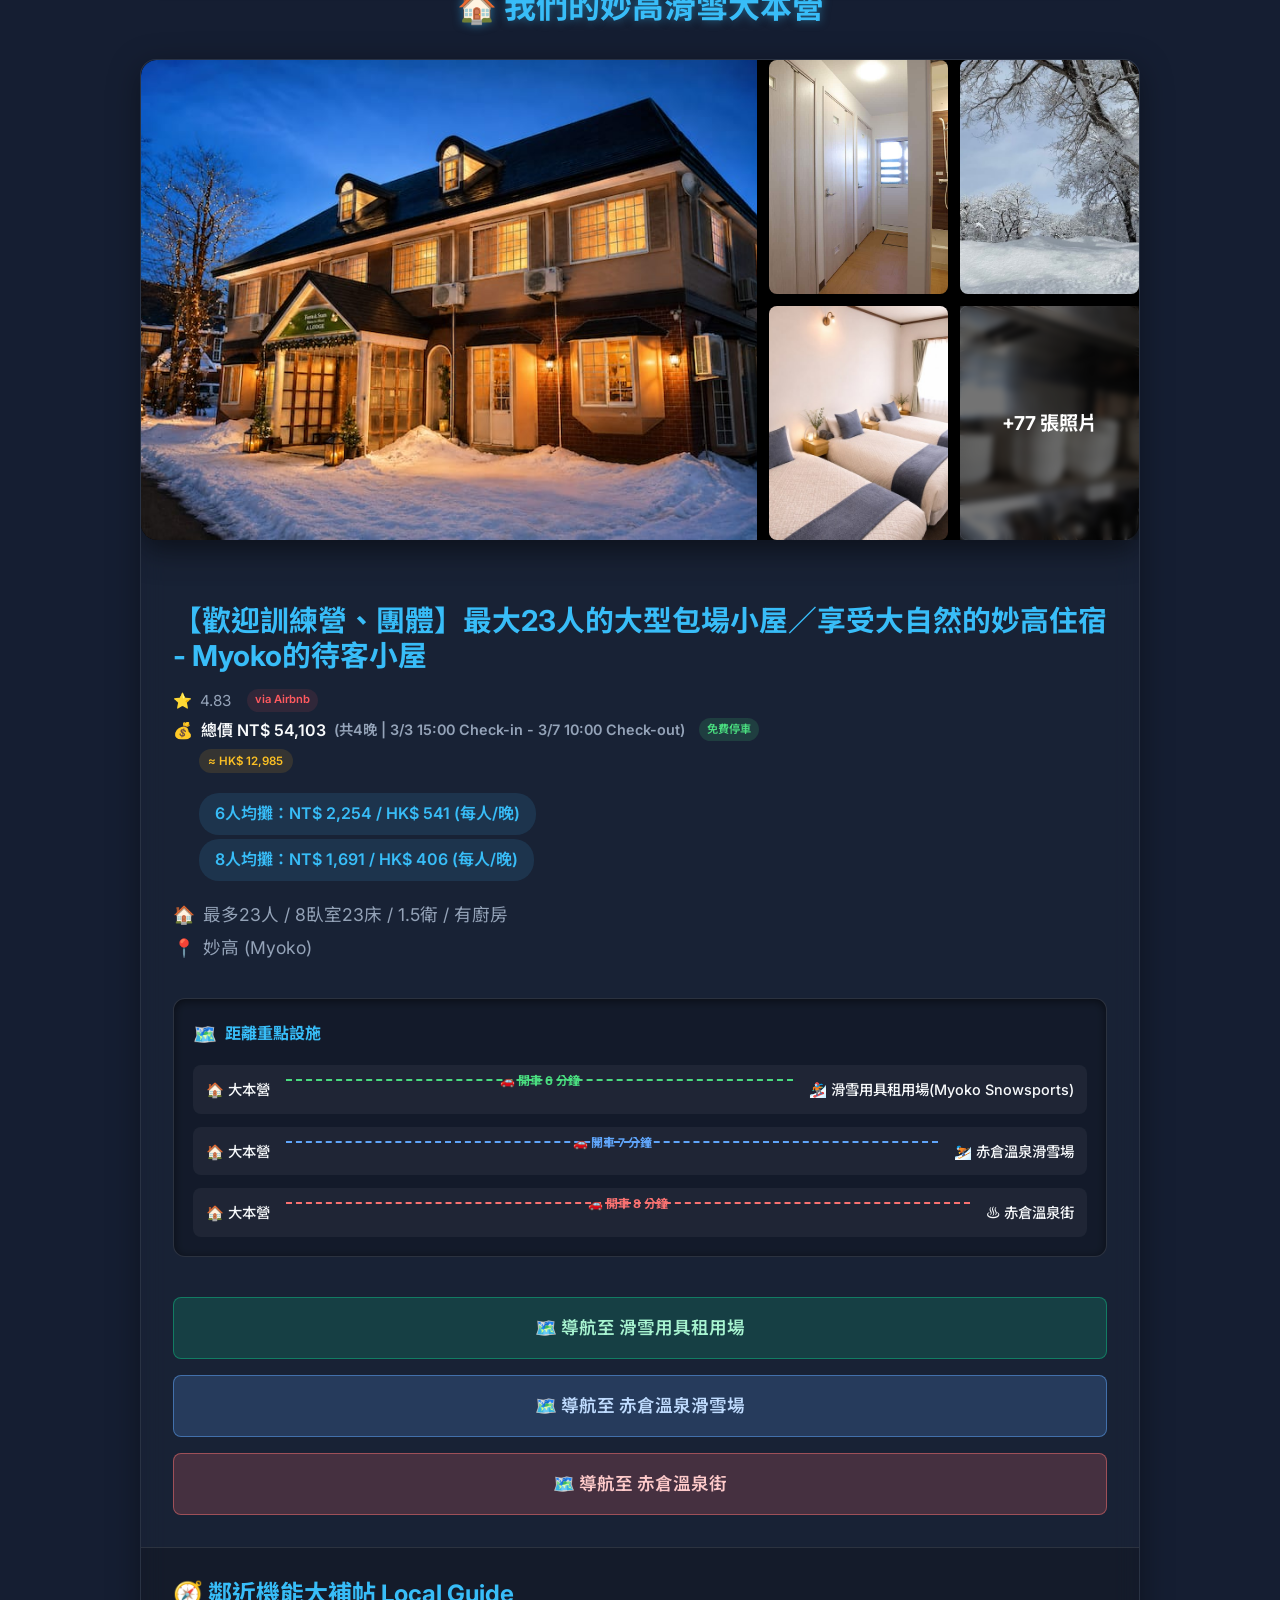
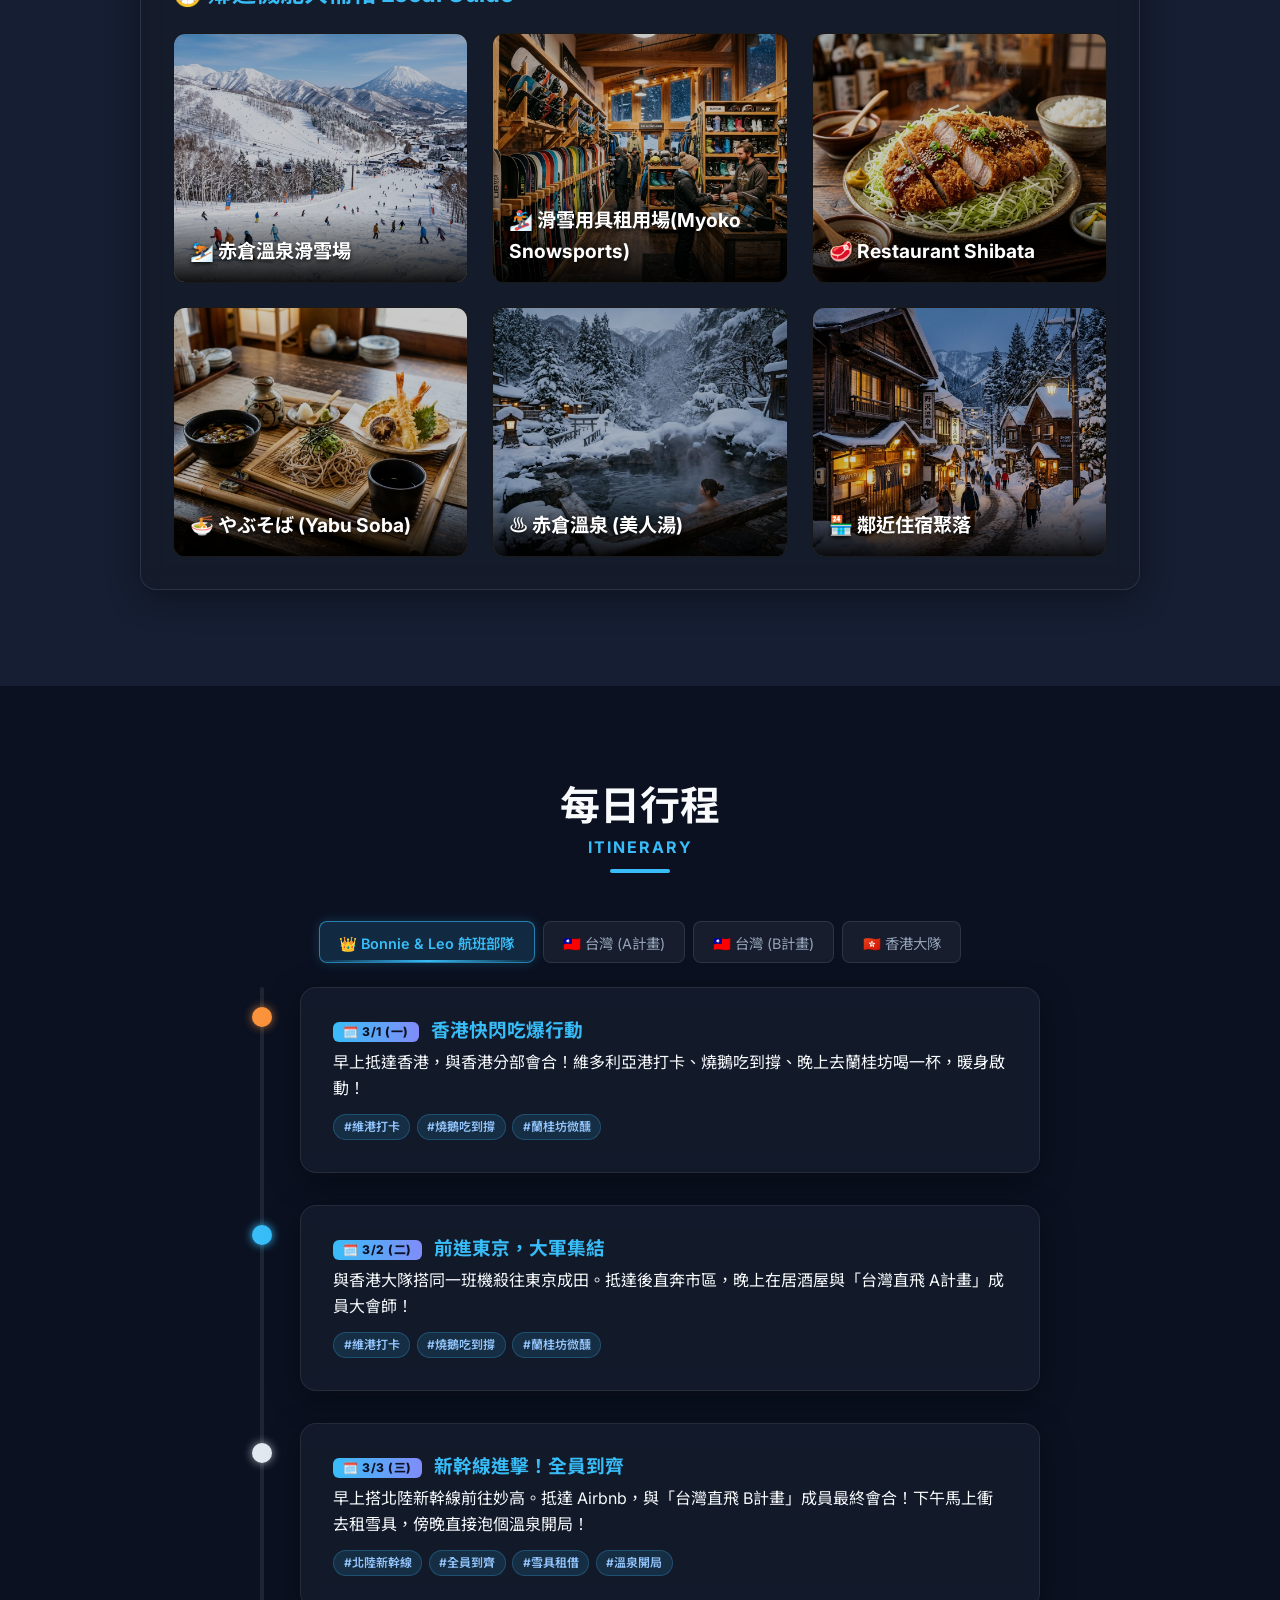
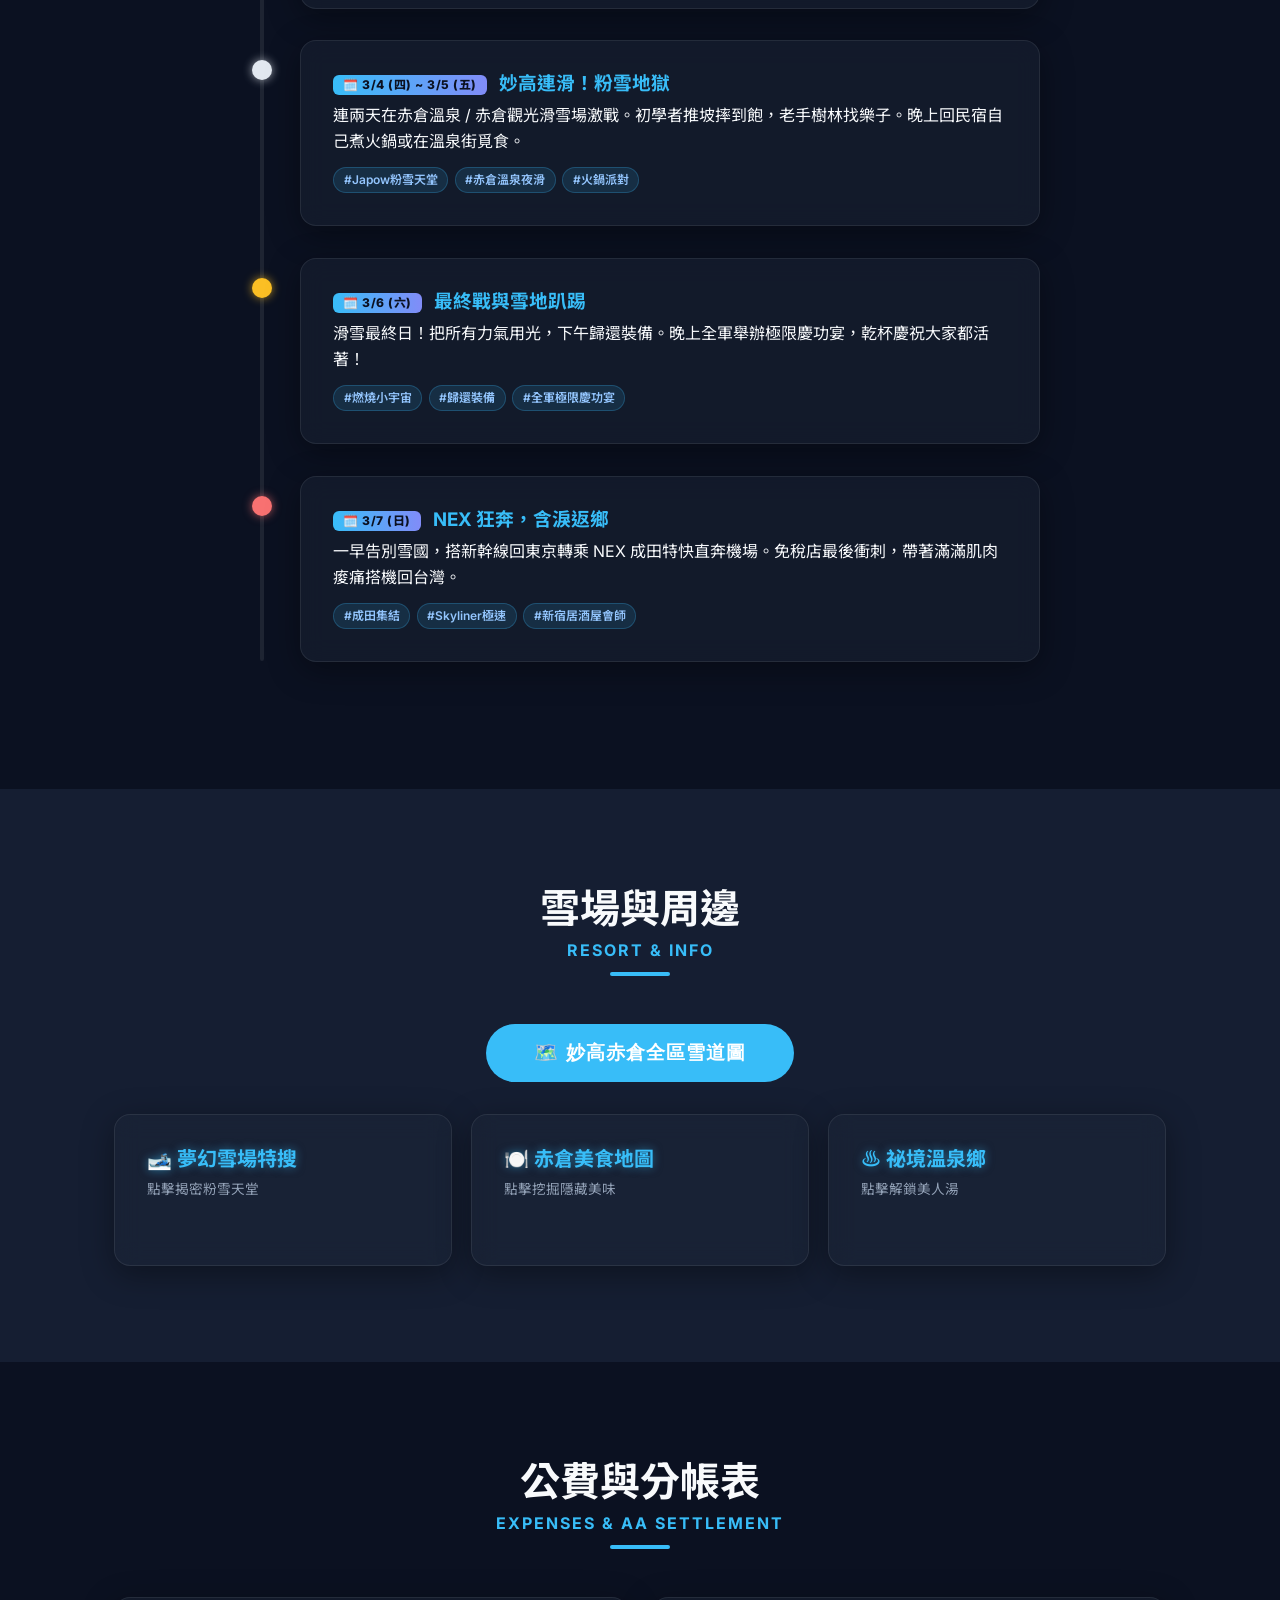
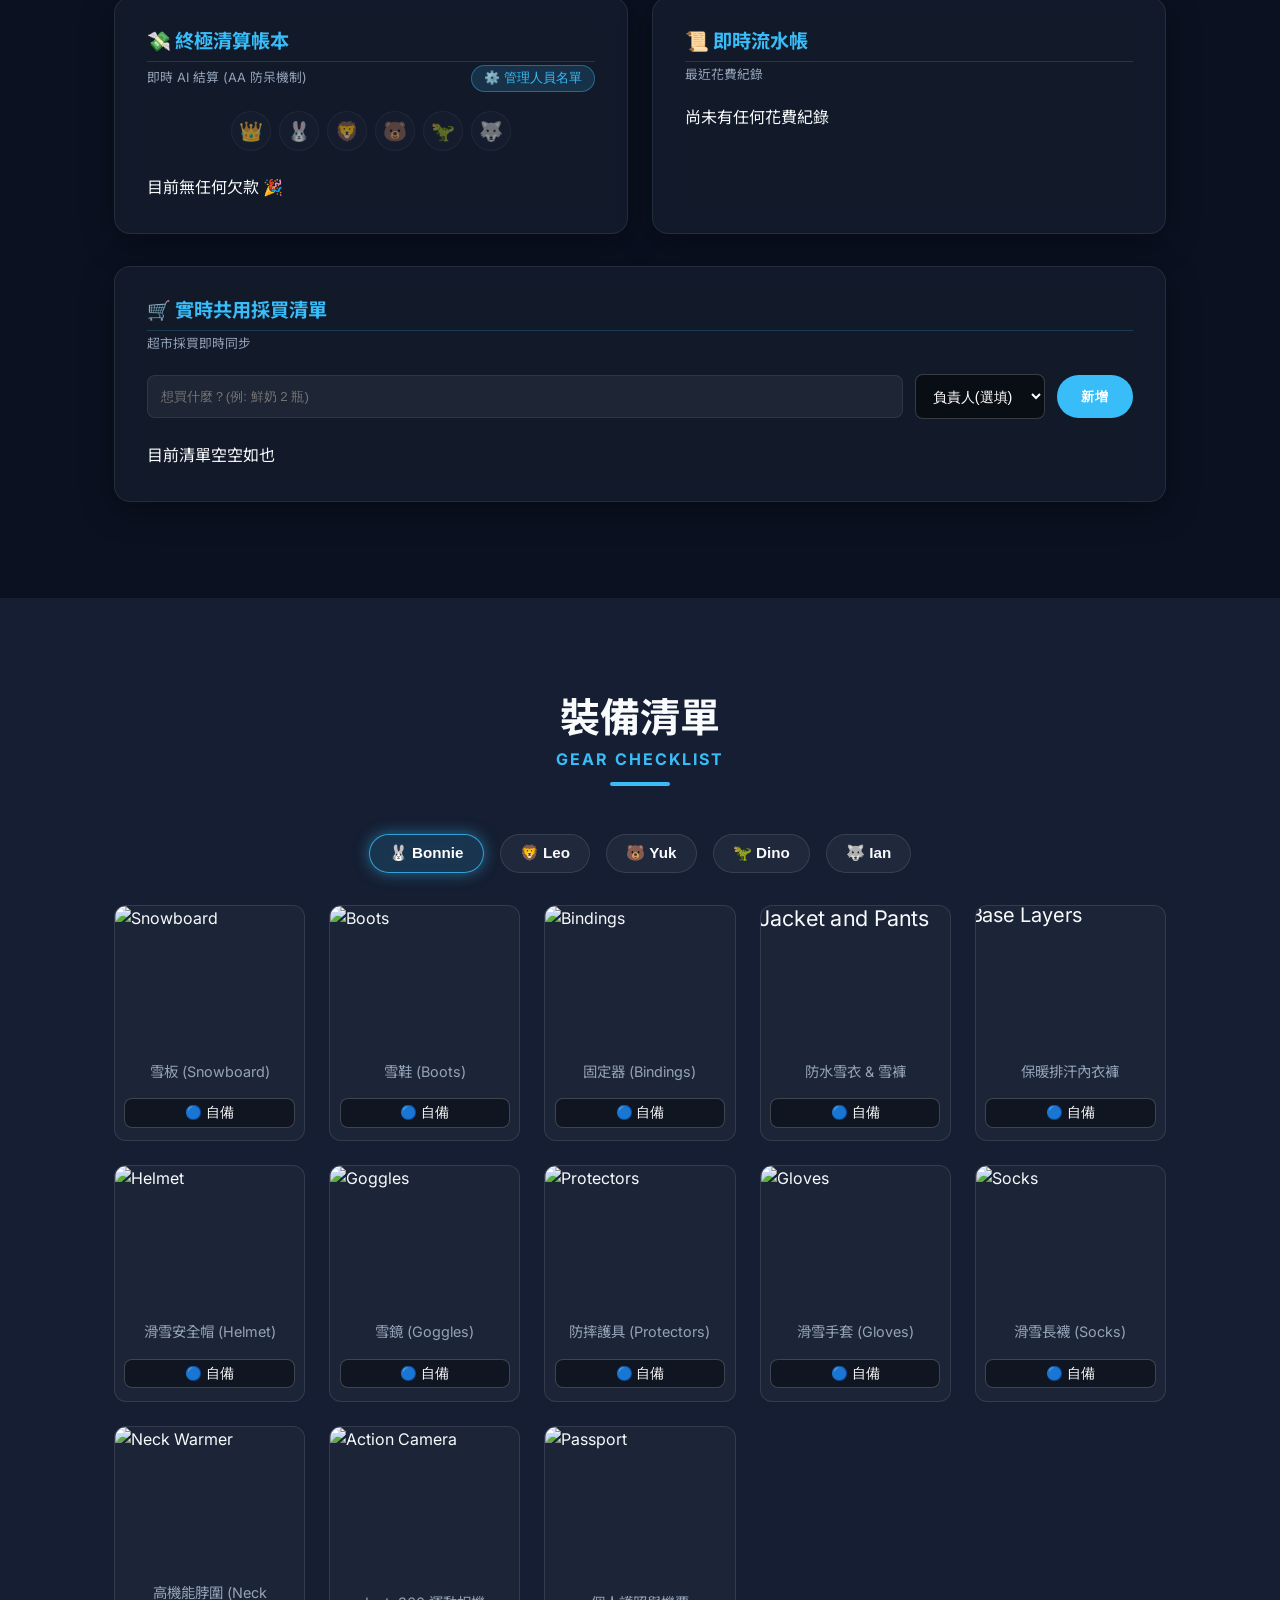
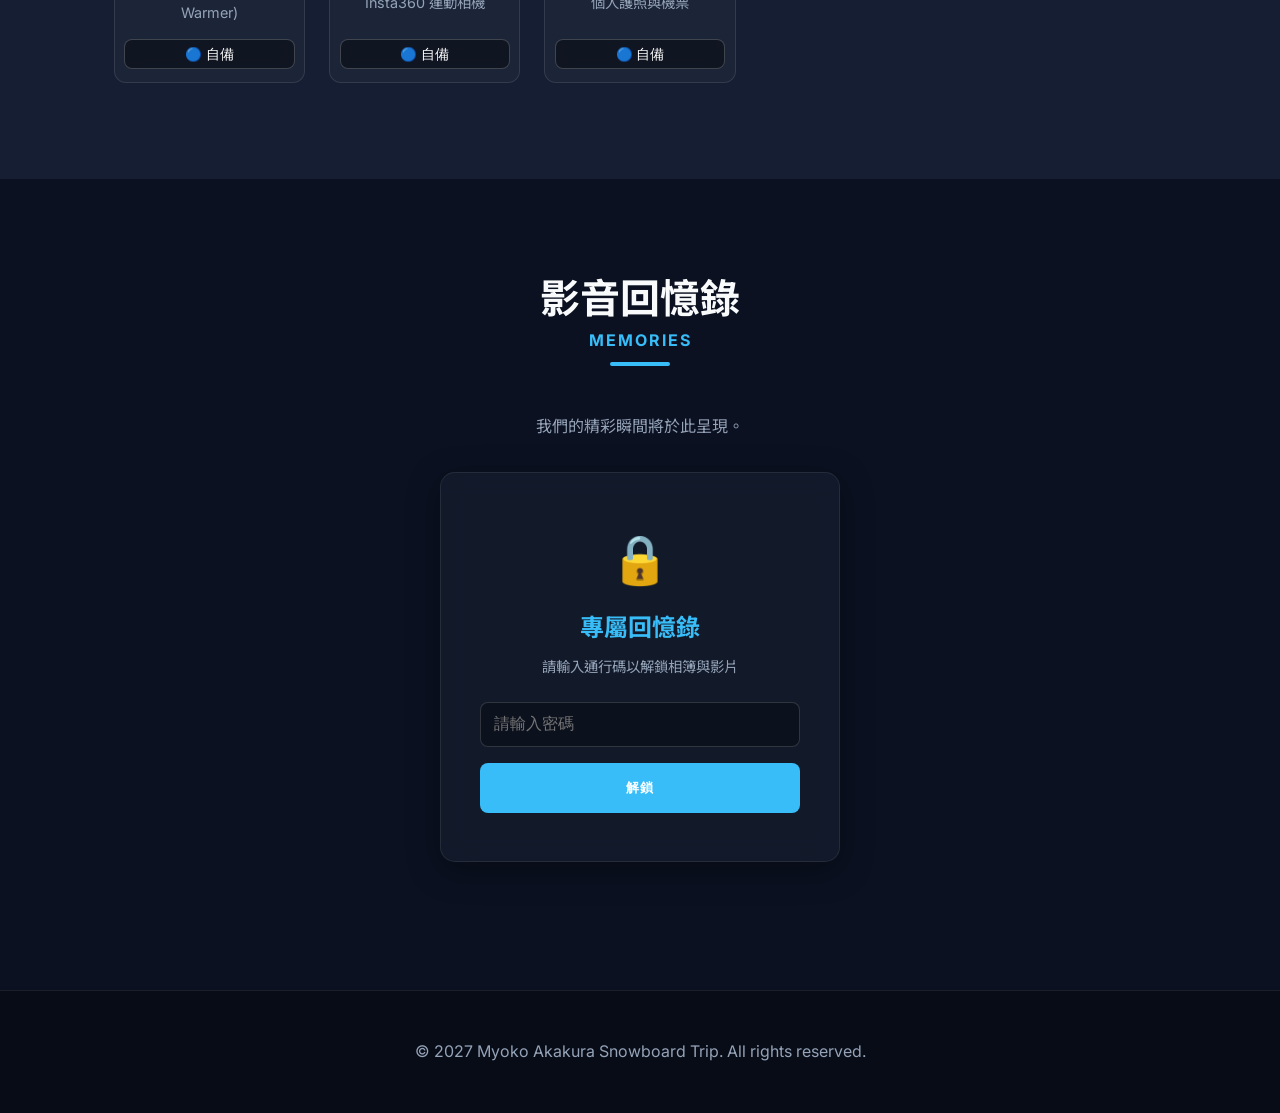
==== commit 768db265: "Update via automated deploy script" ====
--- a/index.html
+++ b/index.html
@@ -48,12 +48,22 @@
     <!-- 主視覺 Hero Section -->
     <section id="hero" class="hero-section">
         <div class="hero-content">
-            <h1 class="hero-title">2027 妙高赤倉滑雪旅行</h1>
+            <div class="japow-hero-badge">❄️ JAPOW EXPEDITION · 13M DEEP POWDER 🏂</div>
+            <h1 class="hero-title aurora-title">2027 妙高赤倉滑雪旅行</h1>
             <p class="hero-subtitle">Myoko Akakura Snowboard Trip</p>
             <div class="countdown-container">
                 <h2>距離出發還有</h2>
                 <div id="countdown" class="countdown">
                     <!-- 倒數計時將由 JavaScript 動態寫入 -->
+                </div>
+                <div class="hype-meter-box">
+                    <div class="hype-meter-header">
+                        <span class="hype-status">🔥 粉雪期待值蓄力中</span>
+                        <span id="hype-quote" class="hype-quote">「妙高 13 公尺深粉雪正在召喚我們！」</span>
+                    </div>
+                    <div class="hype-bar-track">
+                        <div class="hype-bar-fill"></div>
+                    </div>
                 </div>
             </div>
             
@@ -252,7 +262,7 @@
             <!-- Tab 3：香港大隊 -->
             <div class="tab-panel" id="tab-hk">
                 <div class="story-box">
-                    <span class="story-icon">🇳🇱</span>
+                    <span class="story-icon">🇭🇰</span>
                     <div>
                         <h4>香港分部，完美接軌！</h4>
                         <p>跟 Bonnie & Leo 航班部隊搭乘同一班飛機抵達！落地立刻換特快車，殺進東京市區會合吃晚餐！</p>
@@ -1084,10 +1094,12 @@
             </div>
             <div class="modal-body">
                 <p class="emergency-phrase">運転手さん、ここへ行ってください。</p>
-                <div class="emergency-address">
-                    〒949-2111<br>
-                    新潟県妙高市赤倉<br>
-                    (Airbnb地址/民宿名稱)
+                                <div class="emergency-address">
+                    <div style="font-size: 0.9rem; color: var(--accent); margin-bottom: 0.3rem;">🏠 大部隊包棟大本營 (Airbnb)</div>
+                    〒949-2111 新潟県妙高市赤倉 (妙高高原エリア)<br>
+                    <div style="font-size: 0.9rem; color: #34D399; margin-top: 0.8rem; margin-bottom: 0.3rem;">♨️ 赤倉溫泉・香風館 (Kofukan)</div>
+                    〒949-2112 新潟県妙高市関川 643-11<br>
+                    <small style="font-size: 0.85rem; font-weight: normal; opacity: 0.85;">TEL: 0255-86-2046</small>
                 </div>
                 <hr style="border:0; border-top:1px solid rgba(255,255,255,0.1); margin: 1.5rem 0;">
                 <h4 style="margin-bottom:1rem; color: var(--color-danger);">緊急電話</h4>
--- a/style.css
+++ b/style.css
@@ -4145,3 +4145,250 @@
     box-shadow: 0 0 10px rgba(56, 189, 248, 0.5);
     transform: scale(1.15);
 }
+
+/* ========================================================================== */
+/* 🚀 2027 滑雪旅遊期待感全面升級樣式 (Japow Hype & Boarding Pass Edition)    */
+/* ========================================================================== */
+
+/* 1. 首頁 Japow 徽章與極光漸層標題 */
+.japow-hero-badge {
+    display: inline-block;
+    background: linear-gradient(90deg, rgba(56, 189, 248, 0.2), rgba(167, 139, 250, 0.25));
+    border: 1px solid rgba(56, 189, 248, 0.5);
+    color: #e0f2fe;
+    padding: 0.45rem 1.2rem;
+    border-radius: 50px;
+    font-size: 0.85rem;
+    font-weight: 800;
+    letter-spacing: 2px;
+    text-transform: uppercase;
+    box-shadow: 0 0 20px rgba(56, 189, 248, 0.35);
+    animation: pulseGlow 3s infinite ease-in-out;
+    margin-bottom: 0.5rem;
+}
+
+@keyframes pulseGlow {
+    0%, 100% { box-shadow: 0 0 15px rgba(56, 189, 248, 0.3); transform: translateY(0); }
+    50% { box-shadow: 0 0 28px rgba(56, 189, 248, 0.65); transform: translateY(-2px); }
+}
+
+.aurora-title {
+    background: linear-gradient(135deg, #ffffff 0%, #bae6fd 45%, #38bdf8 80%, #c084fc 100%);
+    -webkit-background-clip: text;
+    -webkit-text-fill-color: transparent;
+    filter: drop-shadow(0 6px 24px rgba(14, 165, 233, 0.35));
+}
+
+/* 熱血集氣進度條與金句輪播 */
+.hype-meter-box {
+    margin-top: 1.8rem;
+    padding-top: 1.4rem;
+    border-top: 1px solid rgba(255, 255, 255, 0.12);
+    text-align: left;
+}
+
+.hype-meter-header {
+    display: flex;
+    justify-content: space-between;
+    align-items: center;
+    flex-wrap: wrap;
+    gap: 0.5rem;
+    margin-bottom: 0.6rem;
+    font-size: 0.88rem;
+}
+
+.hype-status {
+    color: #38bdf8;
+    font-weight: 700;
+    letter-spacing: 0.5px;
+}
+
+.hype-quote {
+    color: #fde047;
+    font-weight: 600;
+    font-style: italic;
+    transition: opacity 0.4s ease;
+}
+
+.hype-bar-track {
+    width: 100%;
+    height: 8px;
+    background: rgba(255, 255, 255, 0.1);
+    border-radius: 10px;
+    overflow: hidden;
+    position: relative;
+}
+
+.hype-bar-fill {
+    width: 92%;
+    height: 100%;
+    background: linear-gradient(90deg, #38bdf8, #818cf8, #f472b6, #38bdf8);
+    background-size: 200% 100%;
+    border-radius: 10px;
+    animation: shimmerBar 3s linear infinite;
+    box-shadow: 0 0 12px rgba(56, 189, 248, 0.8);
+}
+
+@keyframes shimmerBar {
+    0% { background-position: 0% 50%; }
+    100% { background-position: 200% 50%; }
+}
+
+/* 2. 真實航空登機證 (Boarding Pass) 航班卡片改造 */
+.flight-card {
+    position: relative;
+    overflow: hidden;
+    border-top: 3px solid var(--accent) !important;
+    background: linear-gradient(165deg, rgba(30, 41, 59, 0.75) 0%, rgba(15, 23, 42, 0.85) 100%) !important;
+    padding: 1.8rem 2rem 1.4rem !important;
+}
+
+/* 登機證頂部 VIP 識別條 */
+.flight-card::before {
+    content: "BOARDING PASS · JAPOW 2027 VIP";
+    display: block;
+    font-size: 0.68rem;
+    font-weight: 800;
+    letter-spacing: 2.5px;
+    color: rgba(56, 189, 248, 0.75);
+    text-align: left;
+    border-bottom: 1px dashed rgba(255, 255, 255, 0.12);
+    padding-bottom: 0.5rem;
+    margin-bottom: 1rem;
+}
+
+/* 左右半圓形撕票缺口 */
+.flight-card::after {
+    content: "|| |||| ||| | |||| || ||| | |||| ||| ||";
+    display: block;
+    font-family: monospace;
+    font-size: 0.75rem;
+    letter-spacing: 3px;
+    color: rgba(255, 255, 255, 0.25);
+    margin-top: 0.8rem;
+}
+
+.flight-date {
+    border-top: 1.5px dashed rgba(56, 189, 248, 0.3) !important;
+    position: relative;
+    padding-top: 1rem !important;
+    font-weight: 500;
+}
+
+/* 3. 雪場與周邊卡片：高畫質實景底圖 + 懸浮微光 */
+.resort-card.has-cover {
+    position: relative;
+    overflow: hidden;
+    background: linear-gradient(180deg, rgba(11, 17, 33, 0.55) 0%, rgba(11, 17, 33, 0.92) 100%), var(--card-bg) center/cover no-repeat !important;
+    border: 1px solid rgba(56, 189, 248, 0.3) !important;
+    min-height: 220px;
+    display: flex;
+    flex-direction: column;
+    justify-content: center;
+    cursor: pointer;
+    transition: all 0.4s cubic-bezier(0.165, 0.84, 0.44, 1);
+}
+
+.resort-card.has-cover:hover {
+    transform: translateY(-8px) scale(1.01);
+    border-color: var(--accent) !important;
+    box-shadow: 0 16px 40px rgba(56, 189, 248, 0.25) !important;
+}
+
+.resort-card-badge {
+    align-self: center;
+    background: rgba(56, 189, 248, 0.2);
+    border: 1px solid rgba(56, 189, 248, 0.5);
+    color: #7dd3fc;
+    font-size: 0.7rem;
+    font-weight: 800;
+    letter-spacing: 2px;
+    padding: 0.25rem 0.75rem;
+    border-radius: 20px;
+    margin-bottom: 0.6rem;
+    backdrop-filter: blur(4px);
+}
+
+/* 4. 每日行程 Timeline 日期膠囊與雜誌感高光 */
+.timeline-day-badge {
+    display: inline-block;
+    background: linear-gradient(90deg, var(--accent), #818cf8);
+    color: #0b1121;
+    font-size: 0.75rem;
+    font-weight: 800;
+    padding: 0.2rem 0.65rem;
+    border-radius: 6px;
+    margin-right: 0.5rem;
+    vertical-align: middle;
+    letter-spacing: 0.5px;
+}
+
+.timeline-tags {
+    display: flex;
+    flex-wrap: wrap;
+    gap: 0.4rem;
+    margin-top: 0.75rem;
+}
+
+.timeline-tag {
+    font-size: 0.75rem;
+    color: #93c5fd;
+    background: rgba(56, 189, 248, 0.12);
+    border: 1px solid rgba(56, 189, 248, 0.25);
+    padding: 0.15rem 0.6rem;
+    border-radius: 20px;
+    font-weight: 600;
+}
+
+/* 5. 裝備清單：個人整備完成度 ％ 儀表板 */
+.gear-progress-panel {
+    max-width: 720px;
+    margin: 0 auto 2rem;
+    padding: 1.4rem 1.8rem !important;
+    border: 1px solid rgba(56, 189, 248, 0.35) !important;
+    background: linear-gradient(135deg, rgba(30, 41, 59, 0.65), rgba(15, 23, 42, 0.8)) !important;
+}
+
+.gear-progress-header {
+    display: flex;
+    justify-content: space-between;
+    align-items: center;
+    margin-bottom: 0.75rem;
+}
+
+.gear-progress-title {
+    font-size: 1.1rem;
+    font-weight: 700;
+    color: #f8fafc;
+}
+
+.gear-progress-percent {
+    font-size: 1.5rem;
+    font-weight: 800;
+    color: var(--accent);
+    text-shadow: 0 0 12px rgba(56, 189, 248, 0.5);
+}
+
+.gear-progress-track {
+    width: 100%;
+    height: 12px;
+    background: rgba(0, 0, 0, 0.45);
+    border-radius: 20px;
+    overflow: hidden;
+    border: 1px solid rgba(255, 255, 255, 0.1);
+}
+
+.gear-progress-fill {
+    height: 100%;
+    background: linear-gradient(90deg, #38bdf8, #4ade80);
+    border-radius: 20px;
+    transition: width 0.45s cubic-bezier(0.22, 1, 0.36, 1);
+    box-shadow: 0 0 12px rgba(74, 222, 128, 0.5);
+}
+
+.gear-progress-status {
+    margin-top: 0.7rem;
+    font-size: 0.88rem;
+    color: var(--text-secondary);
+    text-align: center;
+}
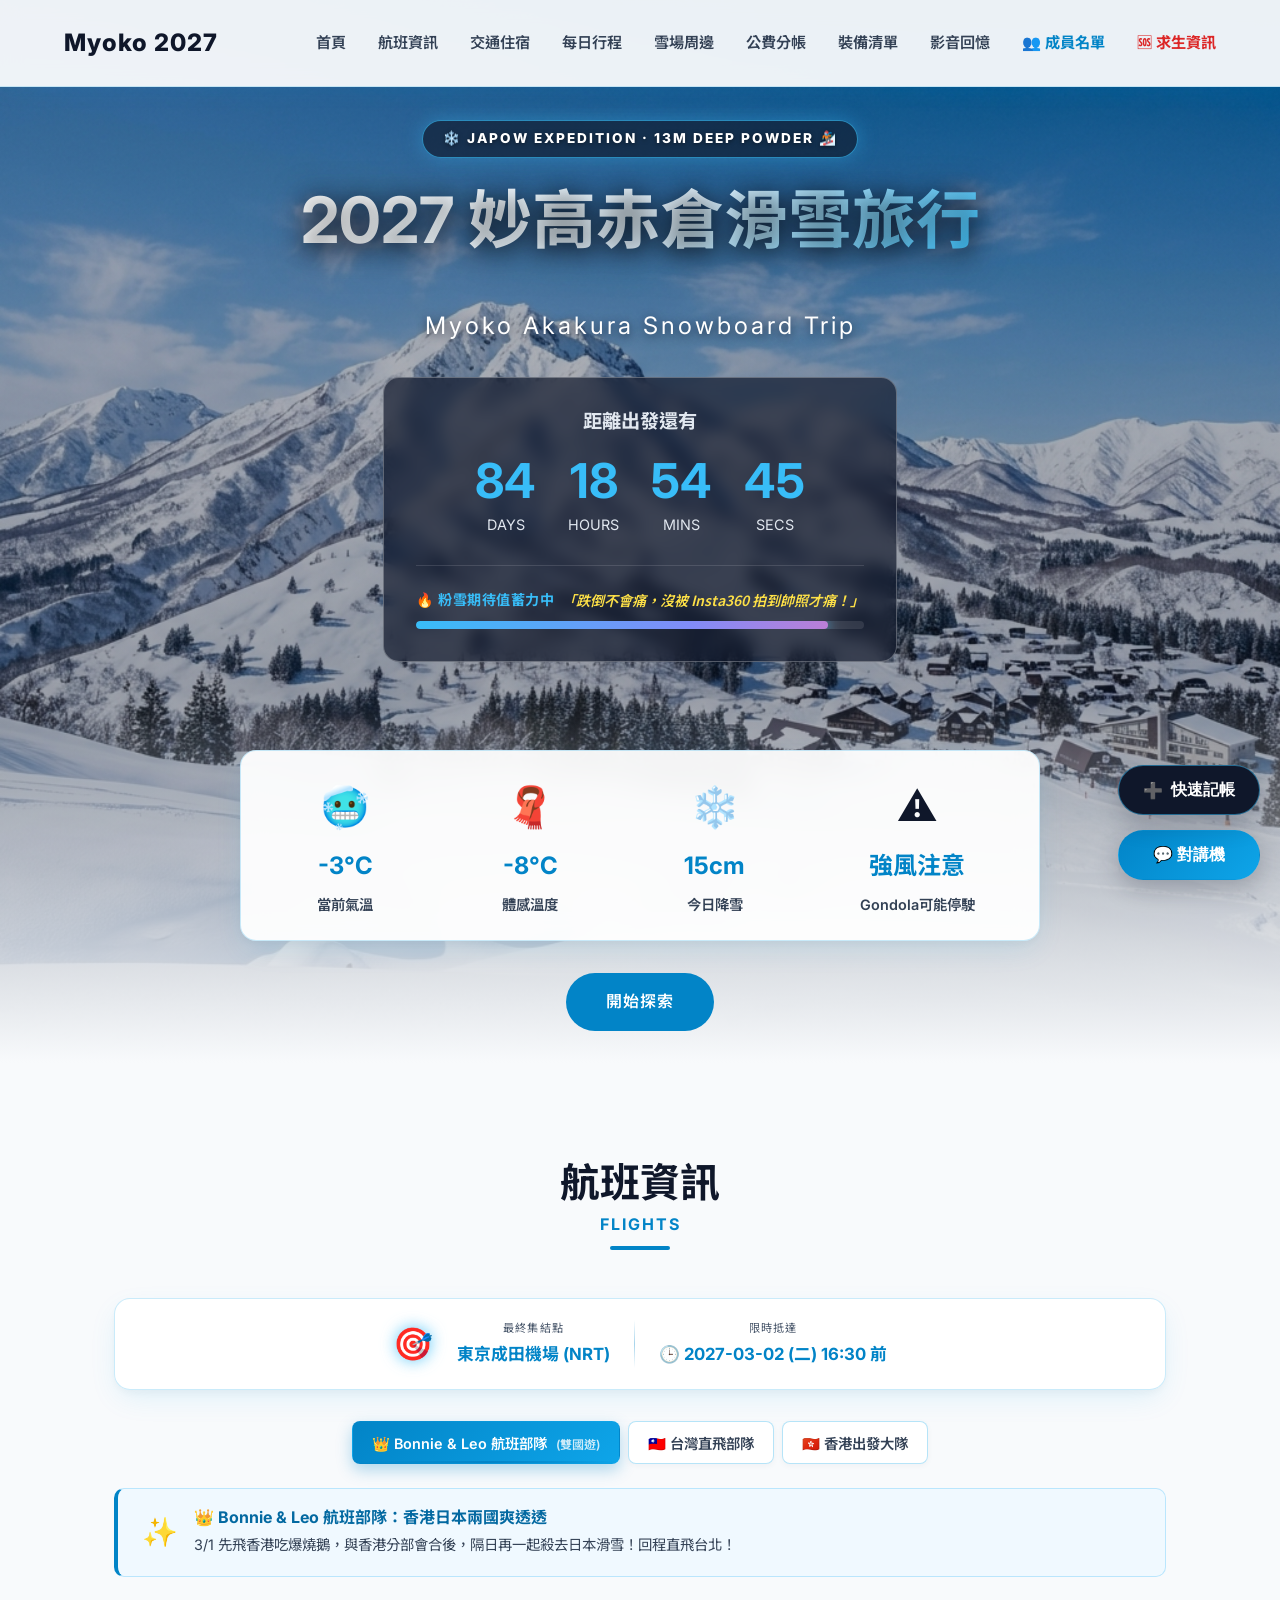
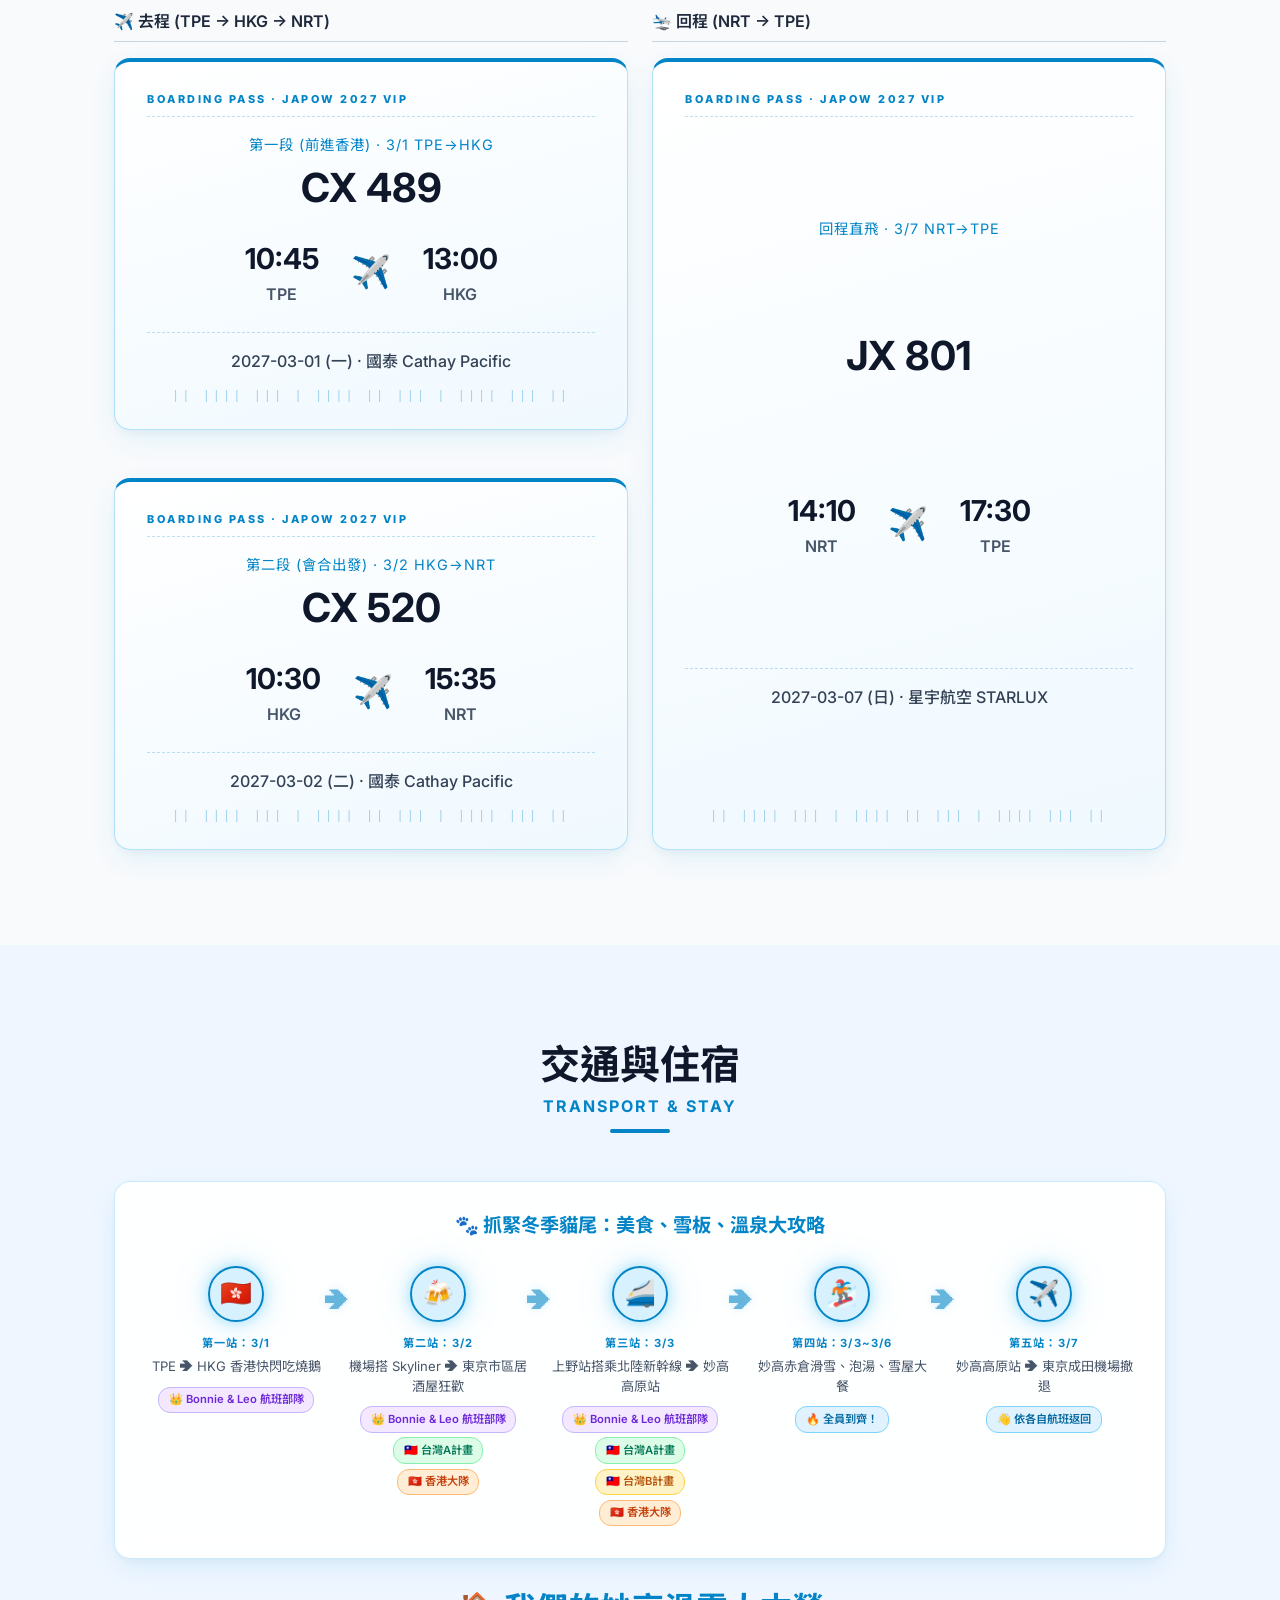
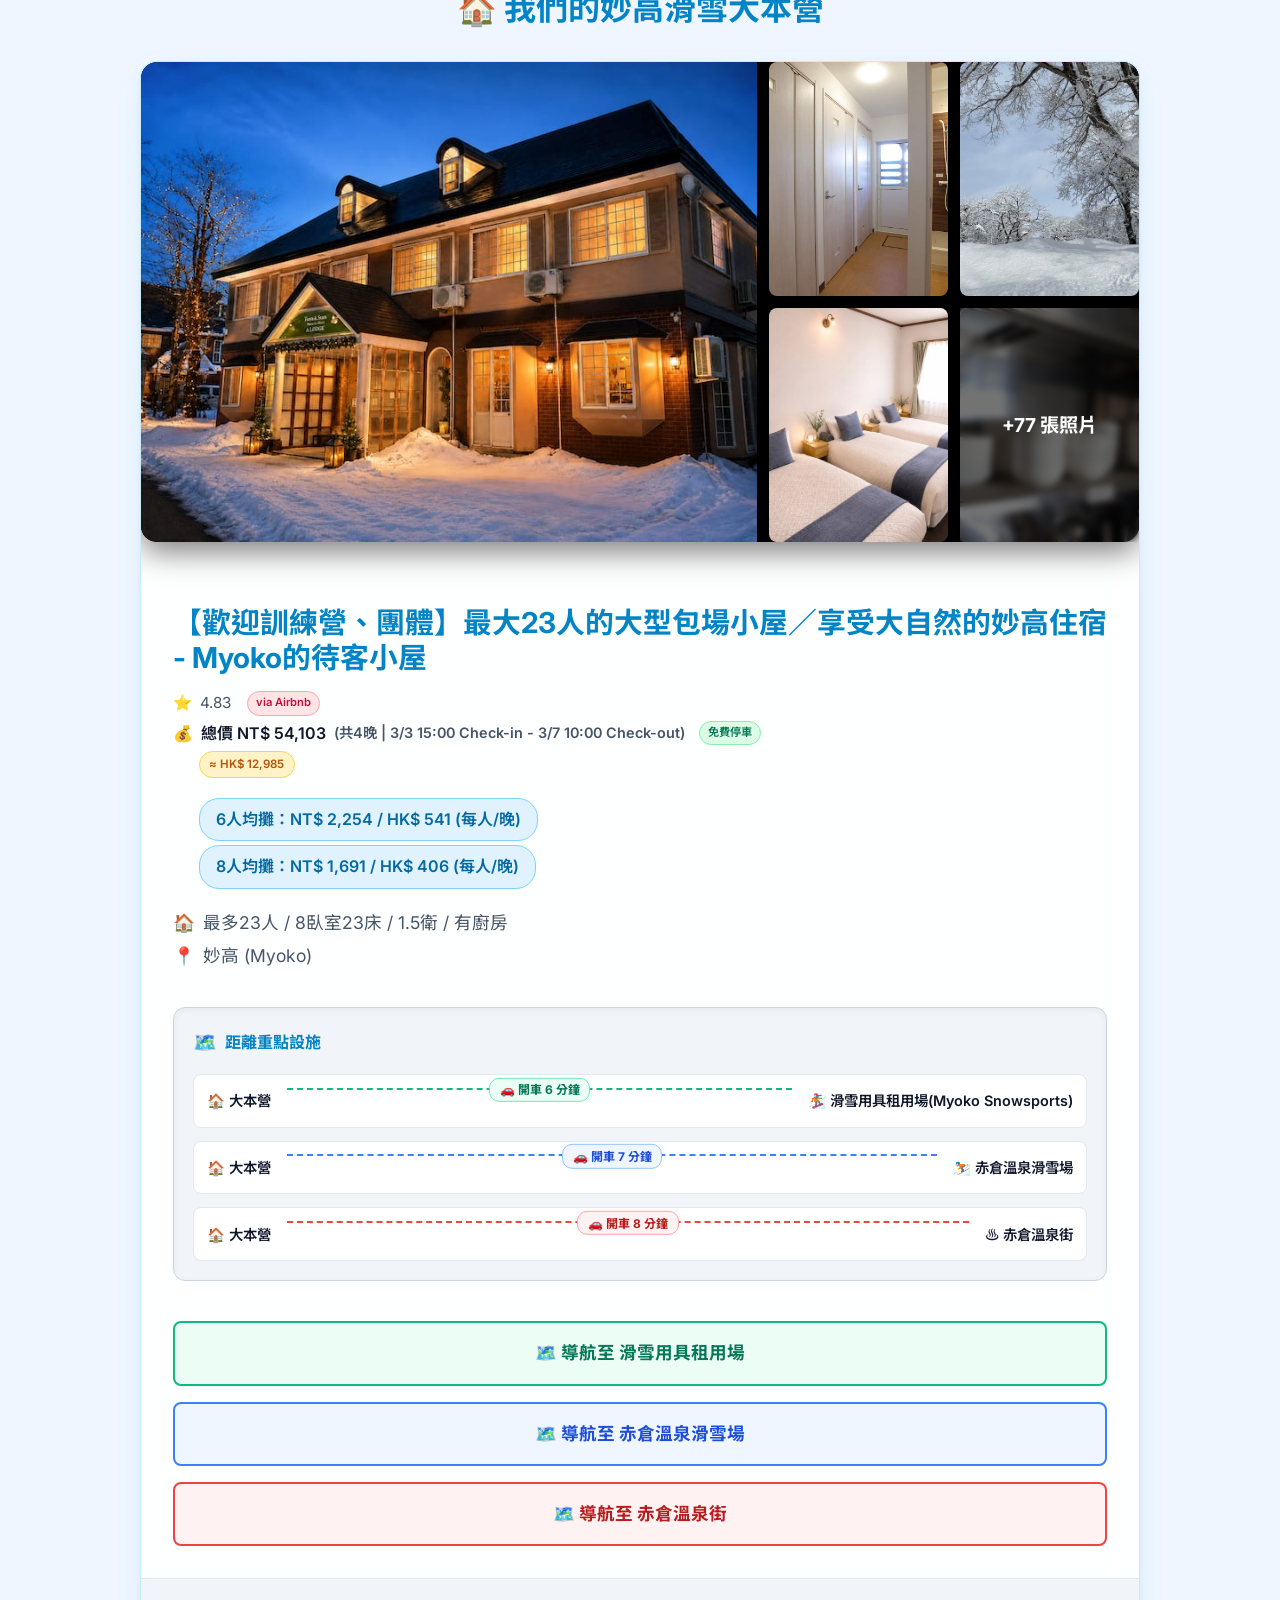
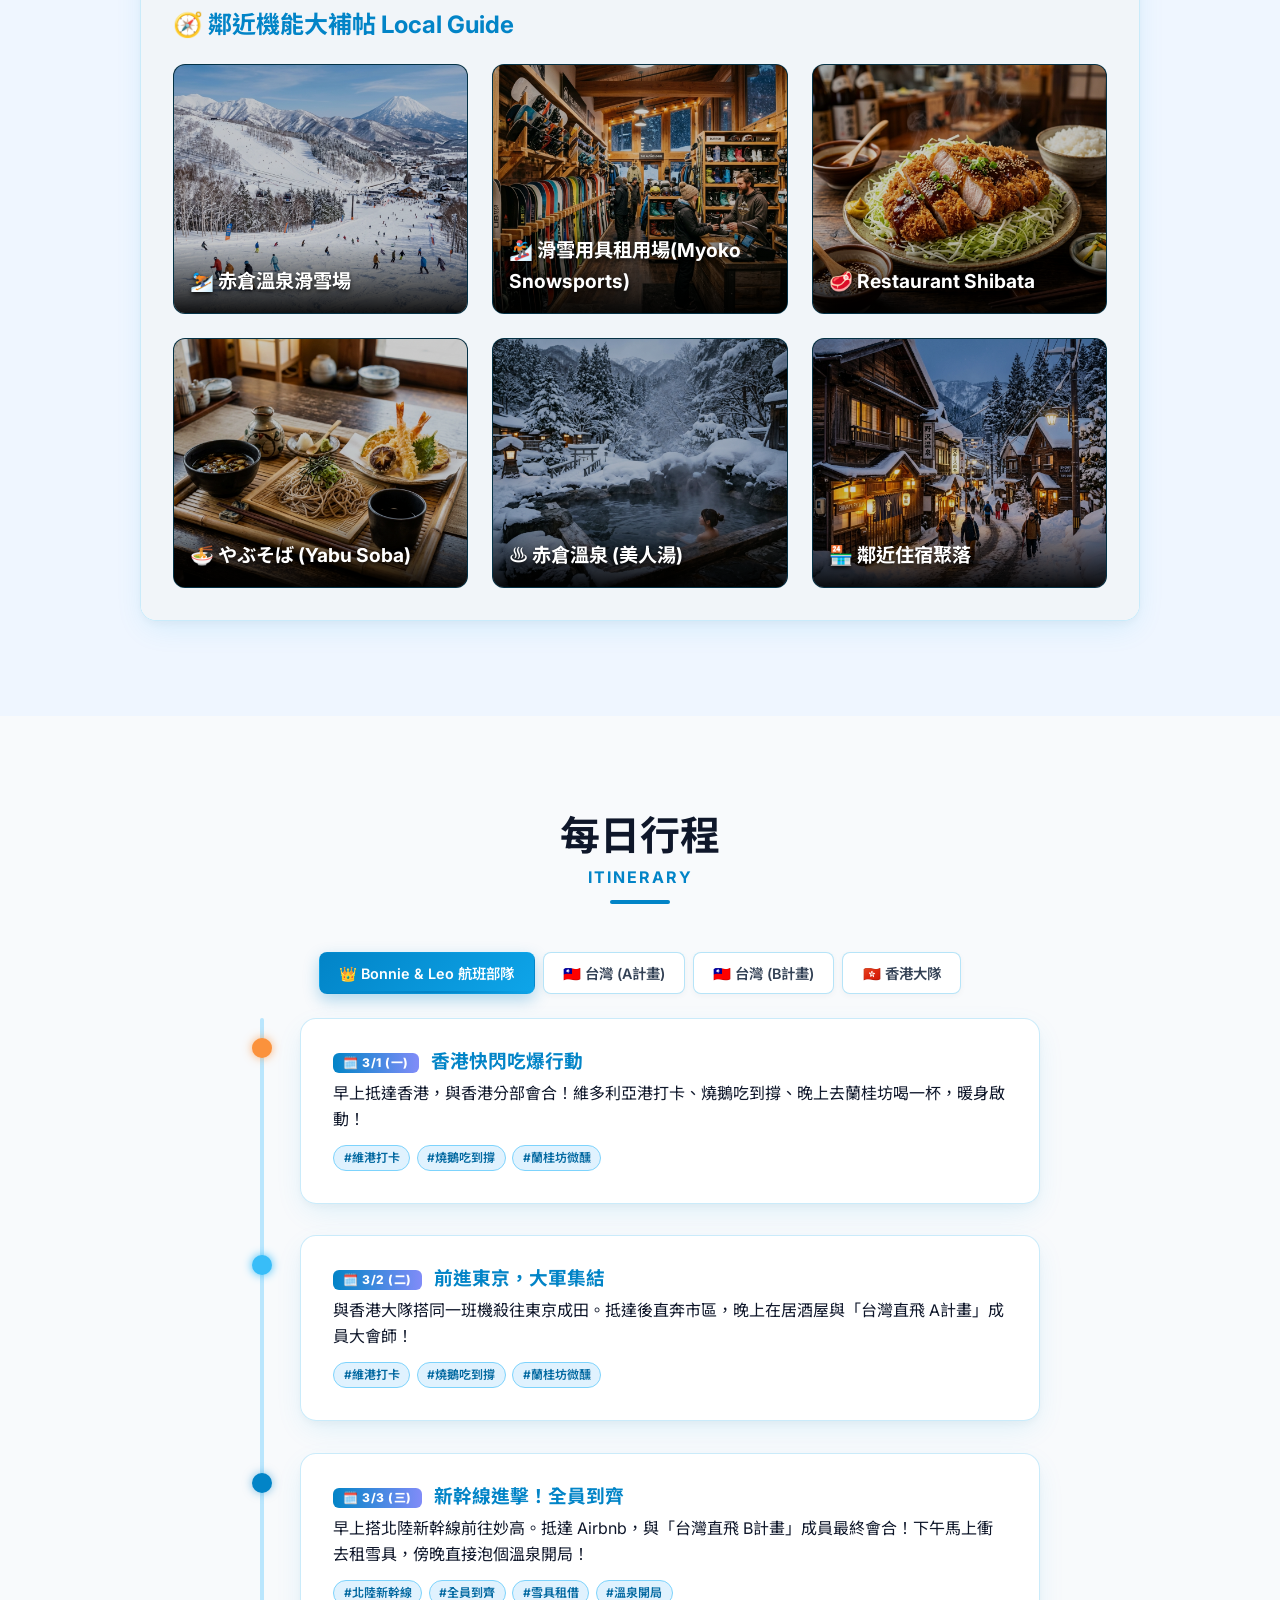
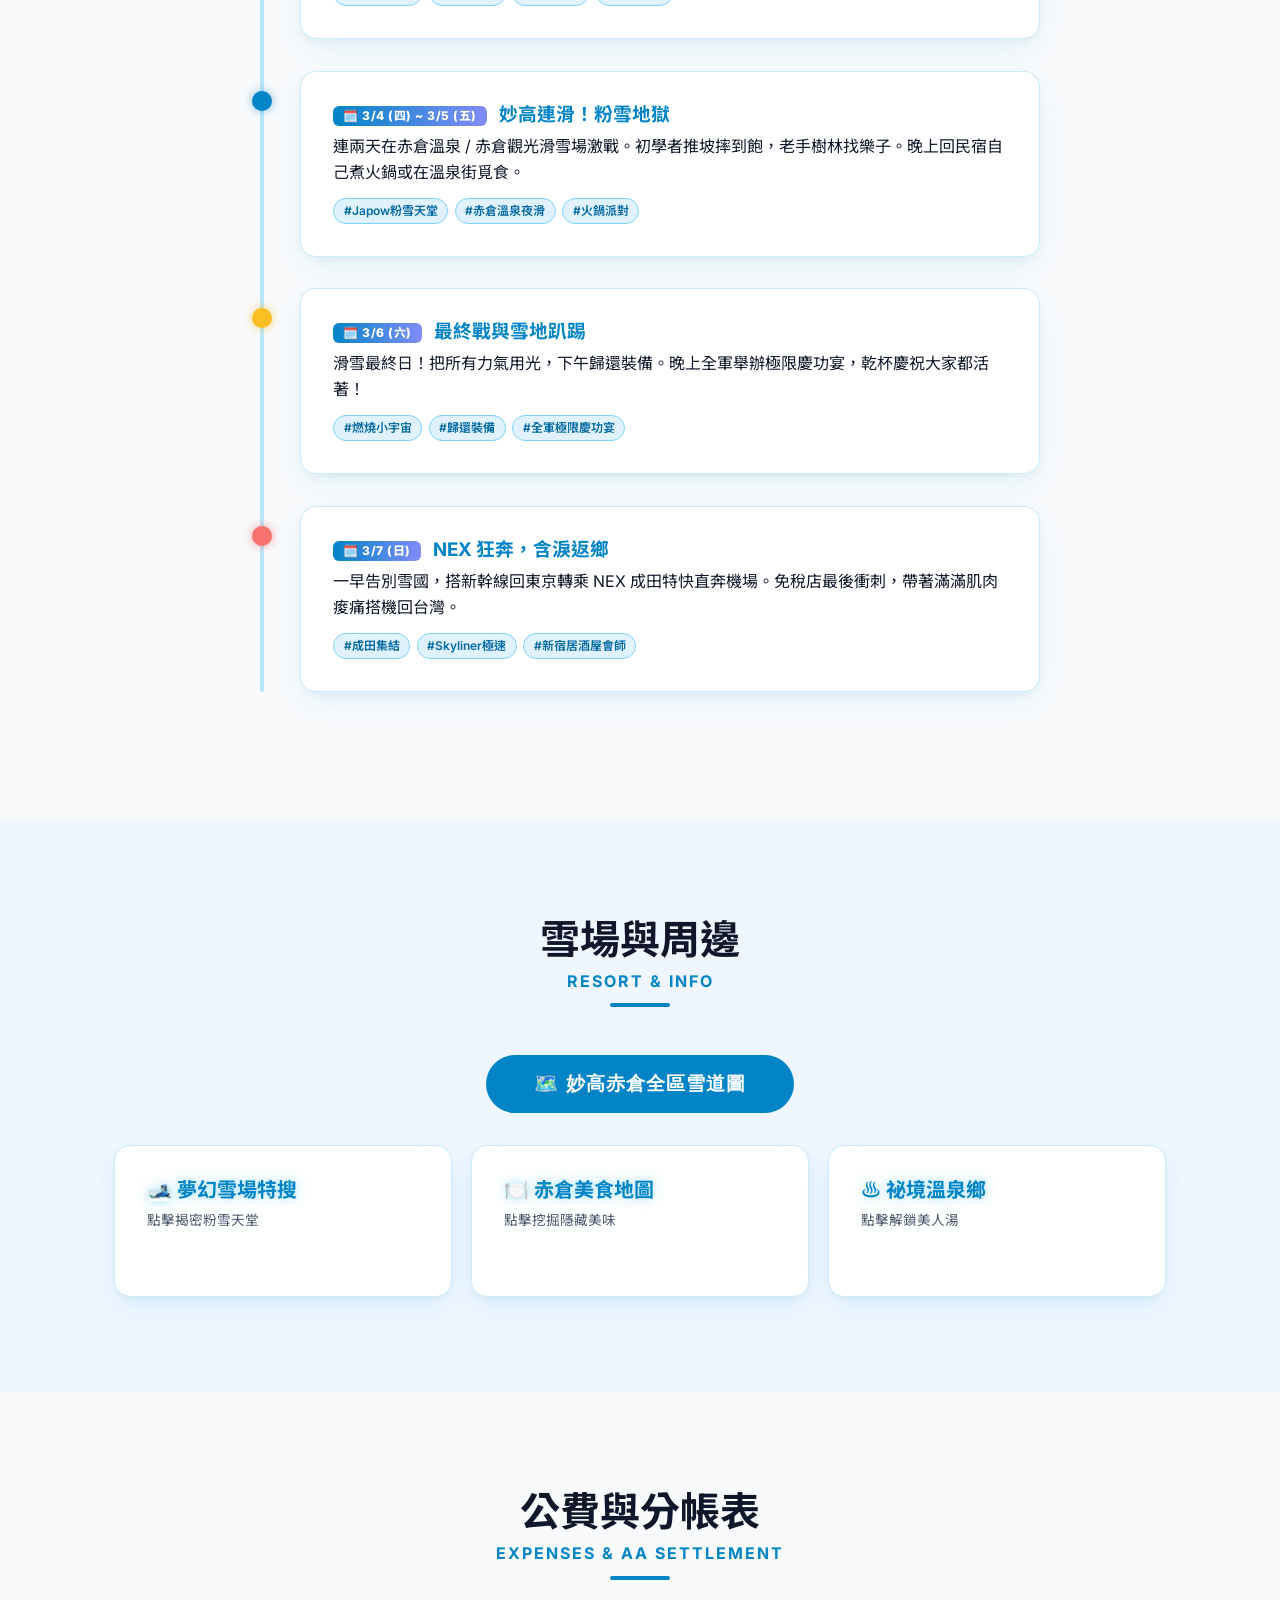
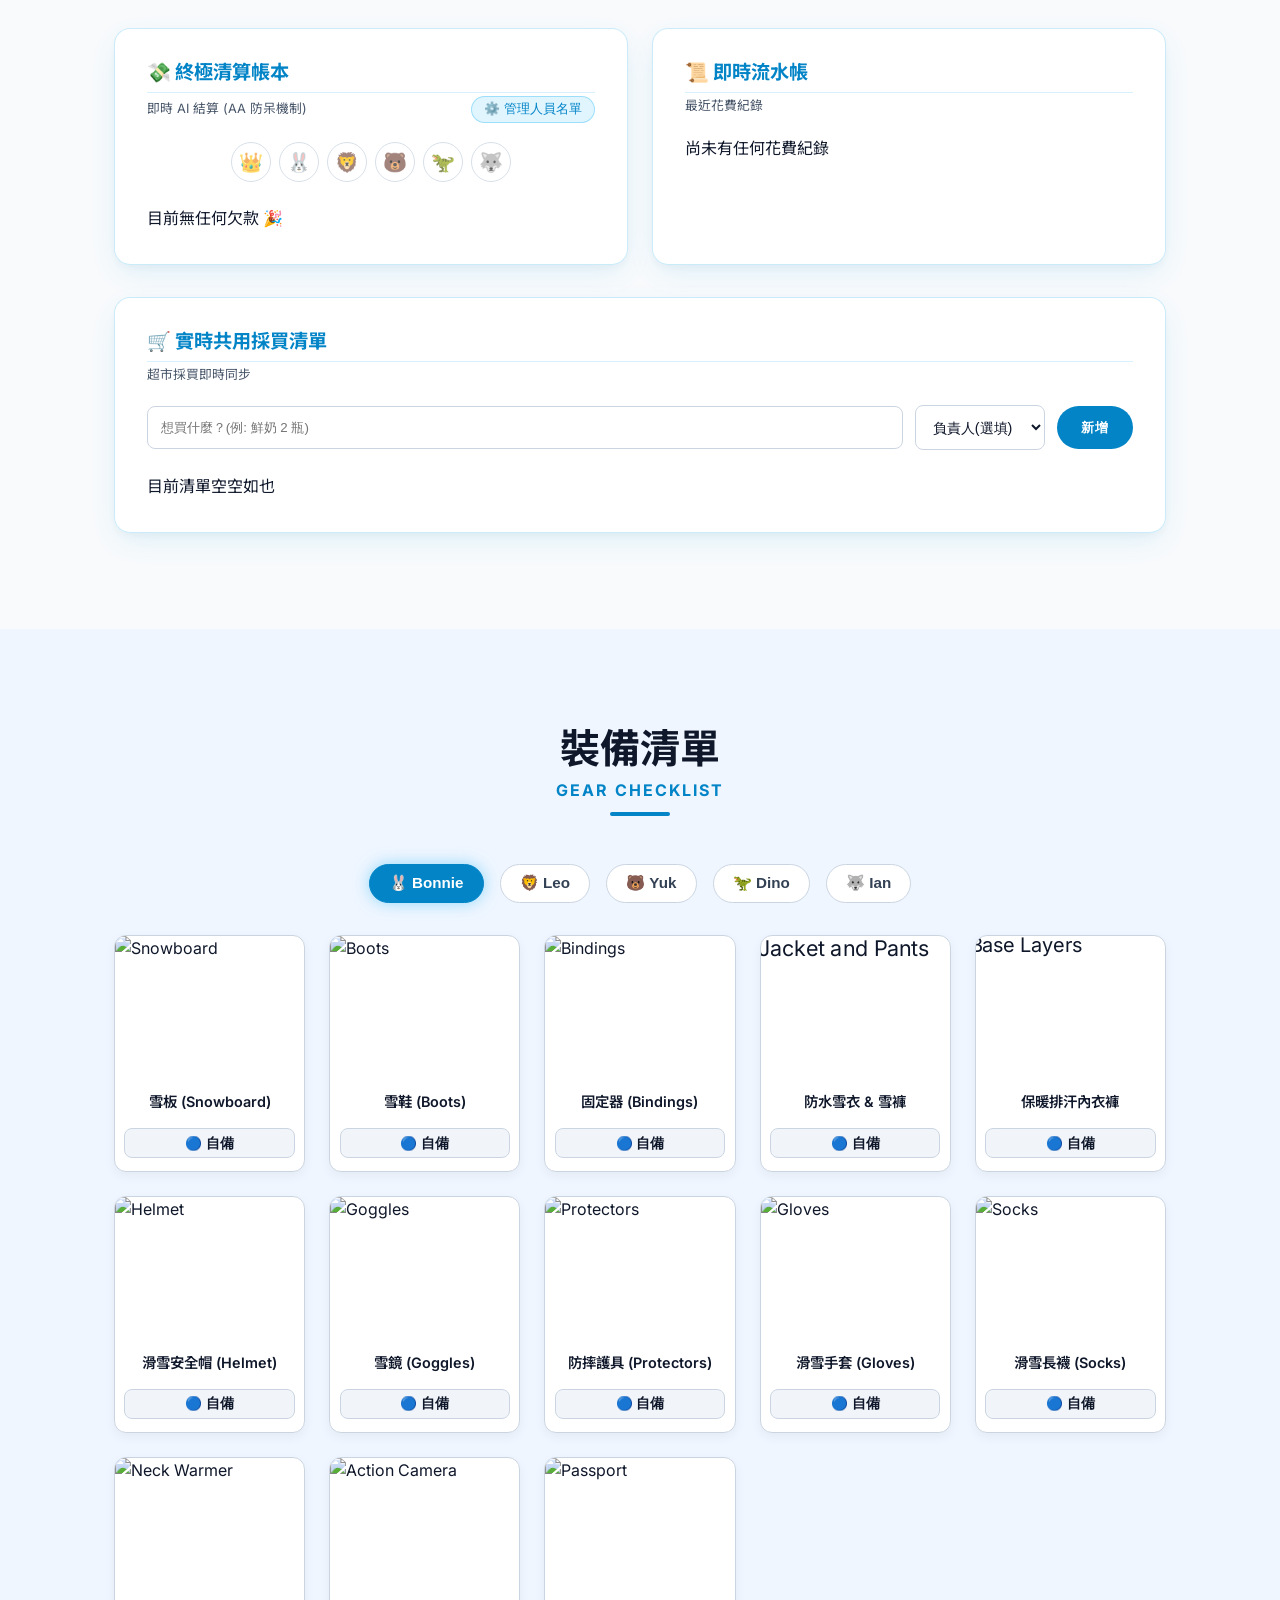
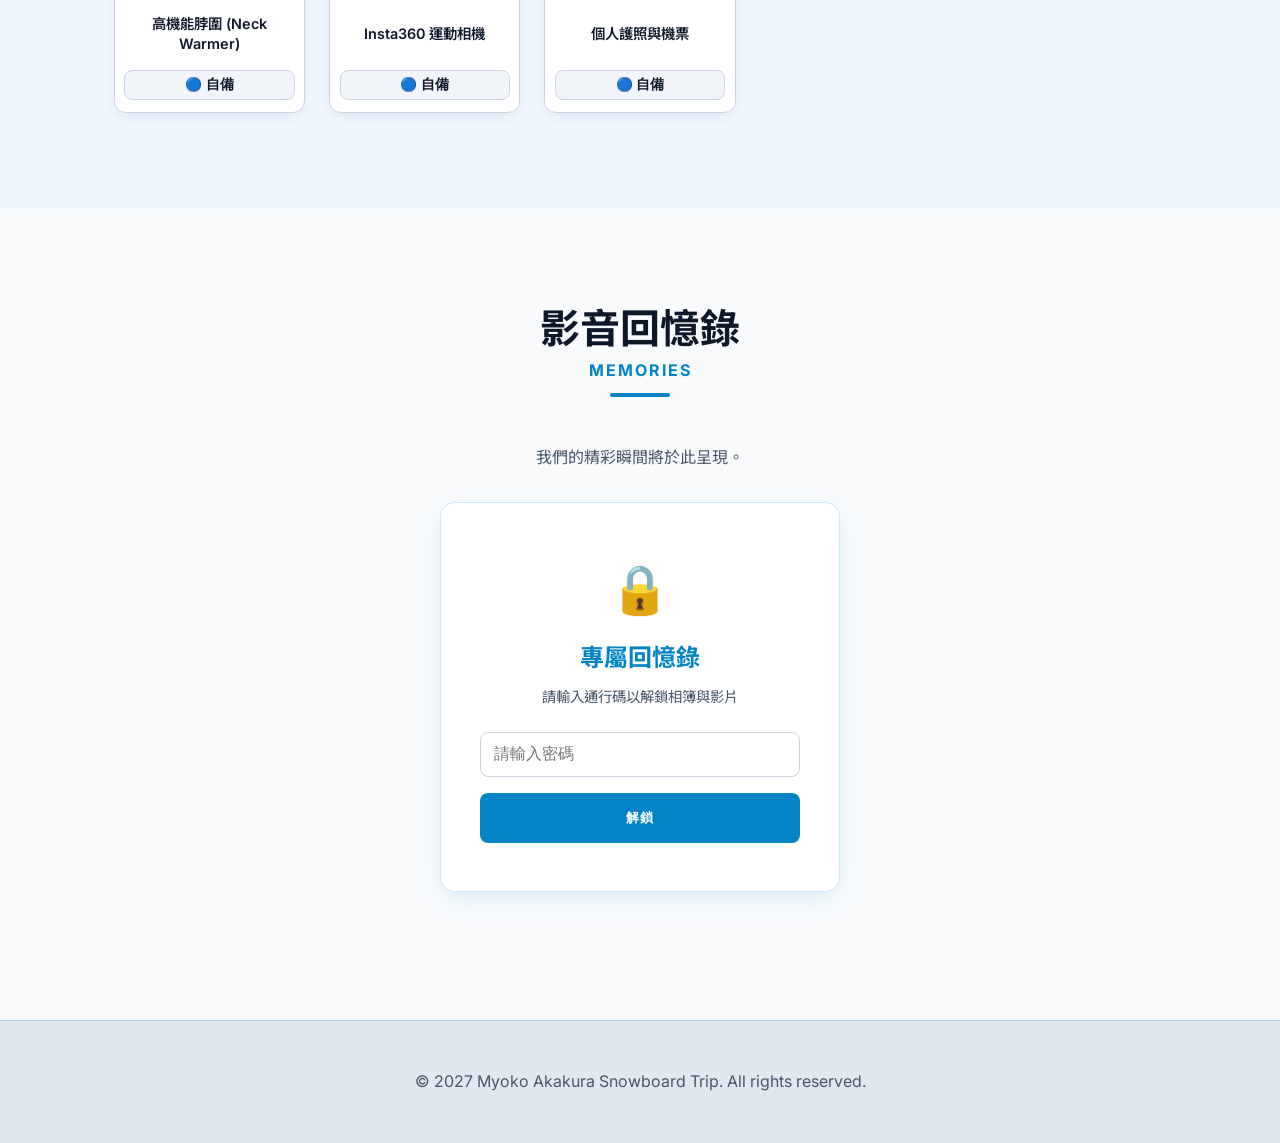
==== commit 669ce1be: "Update via automated deploy script" ====
--- a/index.html
+++ b/index.html
@@ -1,4 +1,4 @@
-﻿<!DOCTYPE html>
+<!DOCTYPE html>
 <html lang="zh-TW">
 <head>
     <meta charset="UTF-8">
@@ -1097,7 +1097,7 @@
                                 <div class="emergency-address">
                     <div style="font-size: 0.9rem; color: var(--accent); margin-bottom: 0.3rem;">🏠 大部隊包棟大本營 (Airbnb)</div>
                     〒949-2111 新潟県妙高市赤倉 (妙高高原エリア)<br>
-                    <div style="font-size: 0.9rem; color: #34D399; margin-top: 0.8rem; margin-bottom: 0.3rem;">♨️ 赤倉溫泉・香風館 (Kofukan)</div>
+                    <div style="font-size: 0.9rem; color: #047857; font-weight: 700; margin-top: 0.8rem; margin-bottom: 0.3rem;">♨️ 赤倉溫泉・香風館 (Kofukan)</div>
                     〒949-2112 新潟県妙高市関川 643-11<br>
                     <small style="font-size: 0.85rem; font-weight: normal; opacity: 0.85;">TEL: 0255-86-2046</small>
                 </div>
--- a/style.css
+++ b/style.css
@@ -4392,3 +4392,649 @@
     color: var(--text-secondary);
     text-align: center;
 }
+
+/* ========================================================================== */
+/* ❄️ 雪白粉雪明亮主題 (Snow White & Ice Crystal High-Contrast Theme)          */
+/* ========================================================================== */
+:root {
+    --bg-main: #F8FAFC;            /* 純淨雪白底色 */
+    --bg-alt: #EFF6FF;             /* 冰川淺藍次要區塊底色 */
+    --text-primary: #0F172A;       /* 深邃板岩黑主文字 (高對比清晰) */
+    --text-secondary: #475569;     /* 柔和冷灰次要文字 */
+    --accent: #0284C7;             /* 晴空冰晶藍強調色 */
+    --accent-hover: #0369A1;       /* 深冰藍懸停色 */
+    --color-success: #059669;      /* 高對比翠綠 */
+    --color-danger: #DC2626;       /* 高對比警戒紅 */
+    --color-warning: #D97706;      /* 高對比琥珀橘 */
+    --glass-bg: rgba(255, 255, 255, 0.92); /* 雪白冰晶毛玻璃 */
+    --glass-border: rgba(14, 165, 233, 0.24);
+    --glass-shadow: 0 10px 30px -5px rgba(14, 165, 233, 0.12), 0 4px 12px -2px rgba(15, 23, 42, 0.05);
+    --overlay-blur-bg: rgba(248, 250, 252, 0.9);
+}
+
+body {
+    background-color: var(--bg-main);
+    color: var(--text-primary);
+}
+
+/* 導覽列雪白毛玻璃 */
+.navbar {
+    background: rgba(255, 255, 255, 0.92) !important;
+    border-bottom: 1px solid rgba(14, 165, 233, 0.18) !important;
+    box-shadow: 0 4px 20px rgba(14, 165, 233, 0.08);
+}
+
+.navbar.scrolled {
+    box-shadow: 0 4px 20px rgba(15, 23, 42, 0.08) !important;
+}
+
+.logo {
+    color: #0F172A !important;
+}
+
+.nav-links a {
+    color: #334155;
+    font-weight: 600;
+}
+
+.nav-links a:hover {
+    color: var(--accent);
+}
+
+/* 首頁 Hero 調整為明亮雪山視野，底部平滑漸層銜接雪白背景 */
+.hero-section {
+    background: linear-gradient(180deg, rgba(15, 23, 42, 0.3) 0%, rgba(15, 23, 42, 0.4) 65%, #F8FAFC 100%), url('assets/myoko_hero_1781516502253.png') center/cover no-repeat !important;
+}
+
+.japow-hero-badge {
+    background: rgba(15, 23, 42, 0.65) !important;
+    border: 1px solid rgba(56, 189, 248, 0.65) !important;
+    color: #FFFFFF !important;
+    text-shadow: 0 1px 4px rgba(0, 0, 0, 0.5);
+}
+
+.aurora-title {
+    background: linear-gradient(135deg, #ffffff 0%, #e0f2fe 55%, #38bdf8 100%) !important;
+    -webkit-background-clip: text !important;
+    -webkit-text-fill-color: transparent !important;
+    filter: drop-shadow(0 4px 16px rgba(15, 23, 42, 0.75)) !important;
+}
+
+.hero-subtitle {
+    color: #ffffff !important;
+    text-shadow: 0 2px 10px rgba(15, 23, 42, 0.75);
+}
+
+/* 首頁倒數計時器與天氣看板在雪山圖上維持剔透高對比感 */
+.countdown-container {
+    background: rgba(15, 23, 42, 0.68) !important;
+    border: 1px solid rgba(255, 255, 255, 0.28) !important;
+    color: #fff;
+}
+.countdown-container h2,
+.countdown-container .time-box span.label {
+    color: #E2E8F0 !important;
+}
+.countdown-container .time-box span.num {
+    color: #38BDF8 !important;
+}
+
+.weather-widget {
+    background: rgba(255, 255, 255, 0.92) !important;
+    border: 1px solid rgba(14, 165, 233, 0.35) !important;
+    box-shadow: 0 12px 32px rgba(15, 23, 42, 0.15) !important;
+}
+.weather-value {
+    color: #0284C7 !important;
+}
+.weather-label {
+    color: #334155 !important;
+    font-weight: 600;
+}
+
+/* 飄雪特效在雪白背景下呈現冰晶藍光暈 */
+.snowflake {
+    color: #38BDF8 !important;
+    text-shadow: 0 0 8px rgba(56, 189, 248, 0.45) !important;
+    opacity: 0.75;
+}
+
+/* 通用毛玻璃卡片轉為雪白立體卡片 */
+.glass-card {
+    background: rgba(255, 255, 255, 0.94) !important;
+    border: 1px solid rgba(14, 165, 233, 0.22) !important;
+    box-shadow: var(--glass-shadow) !important;
+    color: var(--text-primary);
+}
+
+.glass-card:hover {
+    border-color: rgba(2, 132, 199, 0.45) !important;
+    box-shadow: 0 14px 36px rgba(2, 132, 199, 0.16) !important;
+}
+
+/* 集結橫幅分隔線與文字 */
+.rendezvous-divider {
+    background: linear-gradient(to bottom, transparent, rgba(2, 132, 199, 0.35), transparent) !important;
+}
+.rendezvous-main {
+    color: #0284C7 !important;
+    text-shadow: none !important;
+}
+.direction-label {
+    color: #1E293B !important;
+    border-bottom: 1px solid #CBD5E1 !important;
+}
+
+/* 頁籤按鈕雪白風 */
+.tab-btn {
+    background: #FFFFFF !important;
+    border: 1px solid rgba(14, 165, 233, 0.3) !important;
+    color: #334155 !important;
+    font-weight: 600;
+    box-shadow: 0 2px 6px rgba(15, 23, 42, 0.04);
+}
+
+.tab-btn:hover {
+    background: #F0F9FF !important;
+    color: var(--accent) !important;
+    border-color: var(--accent) !important;
+}
+
+.tab-btn.active {
+    background: linear-gradient(135deg, #0284C7, #0EA5E9) !important;
+    color: #FFFFFF !important;
+    border-color: transparent !important;
+    box-shadow: 0 6px 16px rgba(2, 132, 199, 0.3) !important;
+}
+
+/* 故事框、航班提示與計畫標籤 */
+.story-box {
+    background: #F0F9FF !important;
+    border: 1px solid #BAE6FD !important;
+    border-left: 4px solid #0284C7 !important;
+}
+.story-box h4 {
+    color: #0369A1 !important;
+}
+.story-box p {
+    color: #334155 !important;
+}
+
+.plan-label.plan-a {
+    color: #047857 !important;
+    background: #ECFDF5 !important;
+    border: 1px solid #A7F3D0 !important;
+    border-left: 4px solid #10B981 !important;
+}
+.plan-label.plan-b {
+    color: #B45309 !important;
+    background: #FFFBEB !important;
+    border: 1px solid #FDE68A !important;
+    border-left: 4px solid #F59E0B !important;
+}
+
+.flight-notice {
+    color: #B45309 !important;
+    background: #FFFBEB !important;
+    border: 1px solid #FCD34D !important;
+    font-weight: 600;
+    box-shadow: 0 2px 8px rgba(245, 158, 11, 0.1) !important;
+}
+
+/* 登機證航班卡片轉為雪白航空票卡 */
+.flight-card {
+    background: linear-gradient(165deg, #FFFFFF 0%, #F0F9FF 100%) !important;
+    border: 1px solid rgba(14, 165, 233, 0.3) !important;
+    border-top: 4px solid var(--accent) !important;
+}
+.flight-card::before {
+    color: #0284C7 !important;
+    border-bottom: 1px dashed rgba(2, 132, 199, 0.25) !important;
+}
+.flight-card::after {
+    color: rgba(2, 132, 199, 0.35) !important;
+}
+.flight-number {
+    color: #0F172A !important;
+}
+.time-loc .time {
+    color: #0F172A !important;
+}
+.time-loc .loc {
+    color: #475569 !important;
+    font-weight: 600;
+}
+.flight-date {
+    color: #334155 !important;
+    border-top: 1px dashed rgba(2, 132, 199, 0.25) !important;
+}
+
+/* 闖關合流路線圖 Badges 高對比修正 */
+.badge.vanguard {
+    background: #F3E8FF !important;
+    color: #6D28D9 !important;
+    border: 1px solid #C4B5FD !important;
+}
+.badge.taiwan-a {
+    background: #DCFCE7 !important;
+    color: #047857 !important;
+    border: 1px solid #86EFAC !important;
+}
+.badge.taiwan-b {
+    background: #FEF3C7 !important;
+    color: #B45309 !important;
+    border: 1px solid #FCD34D !important;
+}
+.badge.hk {
+    background: #FFEDD5 !important;
+    color: #C2410C !important;
+    border: 1px solid #FDBA74 !important;
+}
+.badge.all {
+    background: #E0F2FE !important;
+    color: #0369A1 !important;
+    border: 1px solid #7DD3FC !important;
+}
+
+/* 房源卡片徽章、投票與周邊機能區塊高對比修正 */
+.housing-section h3 {
+    text-shadow: none !important;
+}
+.badge-parking {
+    background: #DCFCE7 !important;
+    color: #047857 !important;
+    border: 1px solid #86EFAC !important;
+}
+.badge-split {
+    background: #E0F2FE !important;
+    color: #0369A1 !important;
+    border: 1px solid #7DD3FC !important;
+}
+.badge-hkd {
+    background: #FEF3C7 !important;
+    color: #B45309 !important;
+    border: 1px solid #FCD34D !important;
+}
+.badge-airbnb {
+    background: #FFE4E6 !important;
+    color: #BE123C !important;
+    border: 1px solid #FDA4AF !important;
+}
+.guide-pill {
+    background: #F8FAFC !important;
+    border: 1px solid #CBD5E1 !important;
+    color: #334155 !important;
+}
+.guide-pill:hover {
+    background: #F0F9FF !important;
+    border-color: #38BDF8 !important;
+    color: #0F172A !important;
+}
+.guide-pill a {
+    color: #0284C7 !important;
+    font-weight: 700 !important;
+}
+.guide-pill a:hover {
+    color: #0369A1 !important;
+}
+.vote-tag {
+    background: #F8FAFC !important;
+    border: 1px solid #E2E8F0 !important;
+    color: #1E293B !important;
+}
+.vote-separator::before,
+.vote-separator::after {
+    border-bottom: 1px solid #CBD5E1 !important;
+}
+
+/* Local Guide 鄰近機能大補帖與翻轉卡片背面 */
+.local-guide-section {
+    background: #F1F5F9 !important;
+    border-top: 1px solid #E2E8F0 !important;
+}
+.local-guide-card {
+    background: #FFFFFF !important;
+    border: 1px solid #CBD5E1 !important;
+}
+.local-guide-card h5 {
+    color: #0F172A !important;
+}
+.flip-card-front,
+.flip-card-back {
+    border: 1px solid rgba(14, 165, 233, 0.3) !important;
+}
+.flip-card-back {
+    background: linear-gradient(145deg, #0F172A, #1E293B) !important;
+    color: #FFFFFF !important;
+}
+.flip-card-back h5 {
+    color: #38BDF8 !important;
+    border-bottom: 1px solid rgba(255, 255, 255, 0.15) !important;
+}
+.flip-card-back p {
+    color: #E2E8F0 !important;
+}
+.flip-card-back .route-badge {
+    background: rgba(16, 185, 129, 0.2) !important;
+    color: #6EE7B7 !important;
+    border: 1px solid rgba(110, 231, 183, 0.4) !important;
+}
+.gear-price-btn {
+    background: #0284C7 !important;
+    border: 1px solid #38BDF8 !important;
+    color: #FFFFFF !important;
+    font-weight: 700 !important;
+    text-shadow: none !important;
+}
+.gear-price-btn:hover {
+    background: #0369A1 !important;
+}
+
+/* 每日行程 Timeline 節點與標籤 */
+.timeline::before {
+    background-color: #BAE6FD !important;
+}
+.timeline-dot.snow {
+    background-color: #0284C7 !important;
+    box-shadow: 0 0 10px rgba(2, 132, 199, 0.5) !important;
+}
+.timeline-day-badge {
+    color: #FFFFFF !important;
+}
+.timeline-tag {
+    color: #0369A1 !important;
+    background: #E0F2FE !important;
+    border-color: #7DD3FC !important;
+}
+
+/* 實景雪場卡片保持圖片上的白色高對比文字 */
+.resort-card.has-cover {
+    background: linear-gradient(180deg, rgba(15, 23, 42, 0.5) 0%, rgba(15, 23, 42, 0.9) 100%), var(--card-bg) center/cover no-repeat !important;
+    color: #FFFFFF !important;
+}
+.resort-card.has-cover h3,
+.resort-card.has-cover p,
+.resort-card.has-cover li {
+    color: #FFFFFF !important;
+}
+.resort-card.has-cover .custom-list li strong {
+    color: #FDE047 !important;
+}
+
+/* 公費分帳、清算項目與流水帳高對比修正 */
+.settlement-item,
+.transaction-item {
+    background: #F8FAFC !important;
+    border: 1px solid #E2E8F0 !important;
+    border-left: 4px solid var(--accent) !important;
+    color: #0F172A !important;
+}
+.settlement-item {
+    border-left-color: #F59E0B !important;
+}
+.settlement-item:hover {
+    background: #F0F9FF !important;
+}
+.settlement-item button.btn-settle {
+    background: #10B981 !important;
+    border: 1px solid #059669 !important;
+    color: #FFFFFF !important;
+    font-weight: 700 !important;
+}
+.settlement-item button.btn-settle:hover {
+    background: #059669 !important;
+    color: #FFFFFF !important;
+}
+.debt-details {
+    border-top: 1px dashed #CBD5E1 !important;
+}
+.filter-avatar-btn {
+    background: #FFFFFF !important;
+    border: 1px solid #CBD5E1 !important;
+    opacity: 0.75;
+}
+.filter-avatar-btn.active {
+    opacity: 1;
+    border-color: var(--accent) !important;
+    background: #E0F2FE !important;
+}
+
+/* 裝備進度面板、勾選狀態與下拉選單清晰化 */
+.gear-progress-panel {
+    background: linear-gradient(135deg, #FFFFFF, #F0F9FF) !important;
+    border: 1px solid #BAE6FD !important;
+}
+.gear-progress-title {
+    color: #0F172A !important;
+}
+.gear-progress-track {
+    background: #E2E8F0 !important;
+}
+.gear-card {
+    background: #FFFFFF !important;
+    border: 1px solid #CBD5E1 !important;
+    box-shadow: 0 4px 12px rgba(15, 23, 42, 0.05) !important;
+}
+.gear-info .item-text {
+    color: #0F172A !important;
+    font-weight: 600;
+}
+/* 修正勾選後裝備文字變白消失的問題 */
+.gear-card:has(input:checked) {
+    background: #F0F9FF !important;
+    border-color: #0284C7 !important;
+}
+.gear-card:has(input:checked) .gear-info .item-text {
+    color: #0284C7 !important;
+    font-weight: 800 !important;
+}
+.gear-card.status-reserved:has(input:checked) {
+    background: #FFFBEB !important;
+    border-color: #F59E0B !important;
+}
+.gear-card.status-reserved:has(input:checked) .gear-info .item-text {
+    color: #B45309 !important;
+}
+.gear-card.status-rental:has(input:checked) {
+    background: #FEF2F2 !important;
+    border-color: #EF4444 !important;
+}
+.gear-card.status-rental:has(input:checked) .gear-info .item-text {
+    color: #B91C1C !important;
+}
+.gear-status-select {
+    background: #F1F5F9 !important;
+    border: 1px solid #CBD5E1 !important;
+    color: #0F172A !important;
+    font-weight: 600;
+}
+.gear-status-select option {
+    background: #FFFFFF !important;
+    color: #0F172A !important;
+}
+.gear-user-btn {
+    background: #FFFFFF !important;
+    color: #334155 !important;
+    border: 1px solid #CBD5E1 !important;
+}
+.gear-user-btn.active {
+    background: var(--accent) !important;
+    color: #FFFFFF !important;
+    border-color: var(--accent) !important;
+}
+
+/* 採買、相簿密碼鎖與所有 Modal 表單輸入框雪白高對比化 */
+.grocery-input-group input,
+.grocery-input-group select,
+#grocery-assignee,
+.text-input,
+.select-input,
+.file-input,
+.creator-select,
+.auth-input-group input,
+.vote-form-group input,
+.vote-form-group textarea,
+.form-group input[type="text"],
+.form-group input[type="number"],
+.time-input,
+#new-member-name {
+    background: #FFFFFF !important;
+    color: #0F172A !important;
+    border: 1px solid #CBD5E1 !important;
+    color-scheme: light !important;
+}
+.select-input option,
+.creator-select option,
+#grocery-assignee option {
+    background: #FFFFFF !important;
+    color: #0F172A !important;
+}
+.grocery-item {
+    background: #F8FAFC !important;
+    border: 1px solid #E2E8F0 !important;
+    color: #0F172A !important;
+}
+.badge-assignee {
+    background: #E0F2FE !important;
+    color: #0369A1 !important;
+    border: 1px solid #7DD3FC !important;
+}
+
+/* 彈出視窗 (記帳、投票、成員管理、求生資訊) 內部按鈕與邊框高對比修正 */
+.modal-header {
+    border-bottom: 1px solid #E2E8F0 !important;
+}
+.glass-card .btn-close,
+.vote-modal-close {
+    background: #F1F5F9 !important;
+    border: 1px solid #CBD5E1 !important;
+    color: #334155 !important;
+}
+.glass-card .btn-close:hover,
+.vote-modal-close:hover {
+    background: #E2E8F0 !important;
+    color: #0F172A !important;
+}
+.avatar-btn {
+    background: #F1F5F9 !important;
+    border: 2px solid #E2E8F0 !important;
+}
+.avatar-btn.selected {
+    background: #E0F2FE !important;
+    border-color: var(--accent) !important;
+}
+.time-btn,
+.quick-category-btn,
+.btn-quick-reason {
+    background: #F1F5F9 !important;
+    border: 1px solid #CBD5E1 !important;
+    color: #334155 !important;
+    font-weight: 600;
+}
+.time-btn:hover,
+.quick-category-btn:hover,
+.btn-quick-reason:hover {
+    background: #E0F2FE !important;
+    color: #0284C7 !important;
+    border-color: #38BDF8 !important;
+}
+.checkbox-item {
+    color: #0F172A !important;
+}
+.checkmark {
+    background-color: #F1F5F9 !important;
+    border: 2px solid #94A3B8 !important;
+}
+
+/* 成員管理彈窗細節 */
+.member-item-card {
+    background: #F8FAFC !important;
+    border: 1px solid #E2E8F0 !important;
+}
+.member-item-emoji {
+    background: #E0F2FE !important;
+    border: 1px solid #BAE6FD !important;
+}
+.member-item-name {
+    color: #0F172A !important;
+}
+.member-item-role {
+    color: #475569 !important;
+    background: #E2E8F0 !important;
+}
+.btn-delete-member {
+    background: #FEF2F2 !important;
+    border: 1px solid #FECACA !important;
+    color: #DC2626 !important;
+    font-weight: 600;
+}
+.btn-delete-member:hover {
+    background: #DC2626 !important;
+    color: #FFFFFF !important;
+}
+.emoji-picker-container {
+    background: #F8FAFC !important;
+    border: 1px solid #CBD5E1 !important;
+}
+.emoji-choice-btn {
+    background: #FFFFFF !important;
+    border: 1px solid #E2E8F0 !important;
+}
+.add-member-form h4 {
+    color: #047857 !important;
+}
+
+/* 求生資訊彈窗文字強化 */
+#emergency-modal-card {
+    color: #0F172A !important;
+}
+
+/* 保護深色專屬彈窗：雪具價位表 Modal、對講機 Chat Modal 與 Dino 機密檔案維持深邃高對比 */
+#gear-price-modal .gear-price-container {
+    background: linear-gradient(135deg, #0F172A, #1E293B) !important;
+    border: 1px solid rgba(56, 189, 248, 0.35) !important;
+    color: #F8FAFC !important;
+}
+#gear-price-modal .gear-price-header h3 {
+    color: #38BDF8 !important;
+}
+#gear-price-modal .gear-price-header p {
+    color: #CBD5E1 !important;
+}
+#gear-price-modal .btn-close,
+#chat-modal .btn-close {
+    background: rgba(255, 255, 255, 0.12) !important;
+    border: 1px solid rgba(255, 255, 255, 0.25) !important;
+    color: #FFFFFF !important;
+}
+#dino-secret-modal .glass-card {
+    background: rgba(15, 23, 42, 0.9) !important;
+    border: 1px solid rgba(56, 189, 248, 0.3) !important;
+    color: #F8FAFC !important;
+}
+
+/* 右下角懸浮按鈕 (FAB) 清晰立體化 */
+.fab-btn {
+    background: #0F172A !important;
+    color: #FFFFFF !important;
+    border: 1px solid rgba(56, 189, 248, 0.5) !important;
+    box-shadow: 0 8px 24px rgba(15, 23, 42, 0.25) !important;
+}
+.chat-fab {
+    background: linear-gradient(135deg, #0284C7, #0EA5E9) !important;
+    color: #FFFFFF !important;
+    border-color: transparent !important;
+}
+
+/* 手機版選單雪白背景 */
+@media screen and (max-width: 768px) {
+    .nav-links {
+        background: rgba(255, 255, 255, 0.98) !important;
+        border-bottom: 1px solid rgba(14, 165, 233, 0.2) !important;
+    }
+}
+
+.footer {
+    background-color: #E2E8F0 !important;
+    color: #475569 !important;
+}
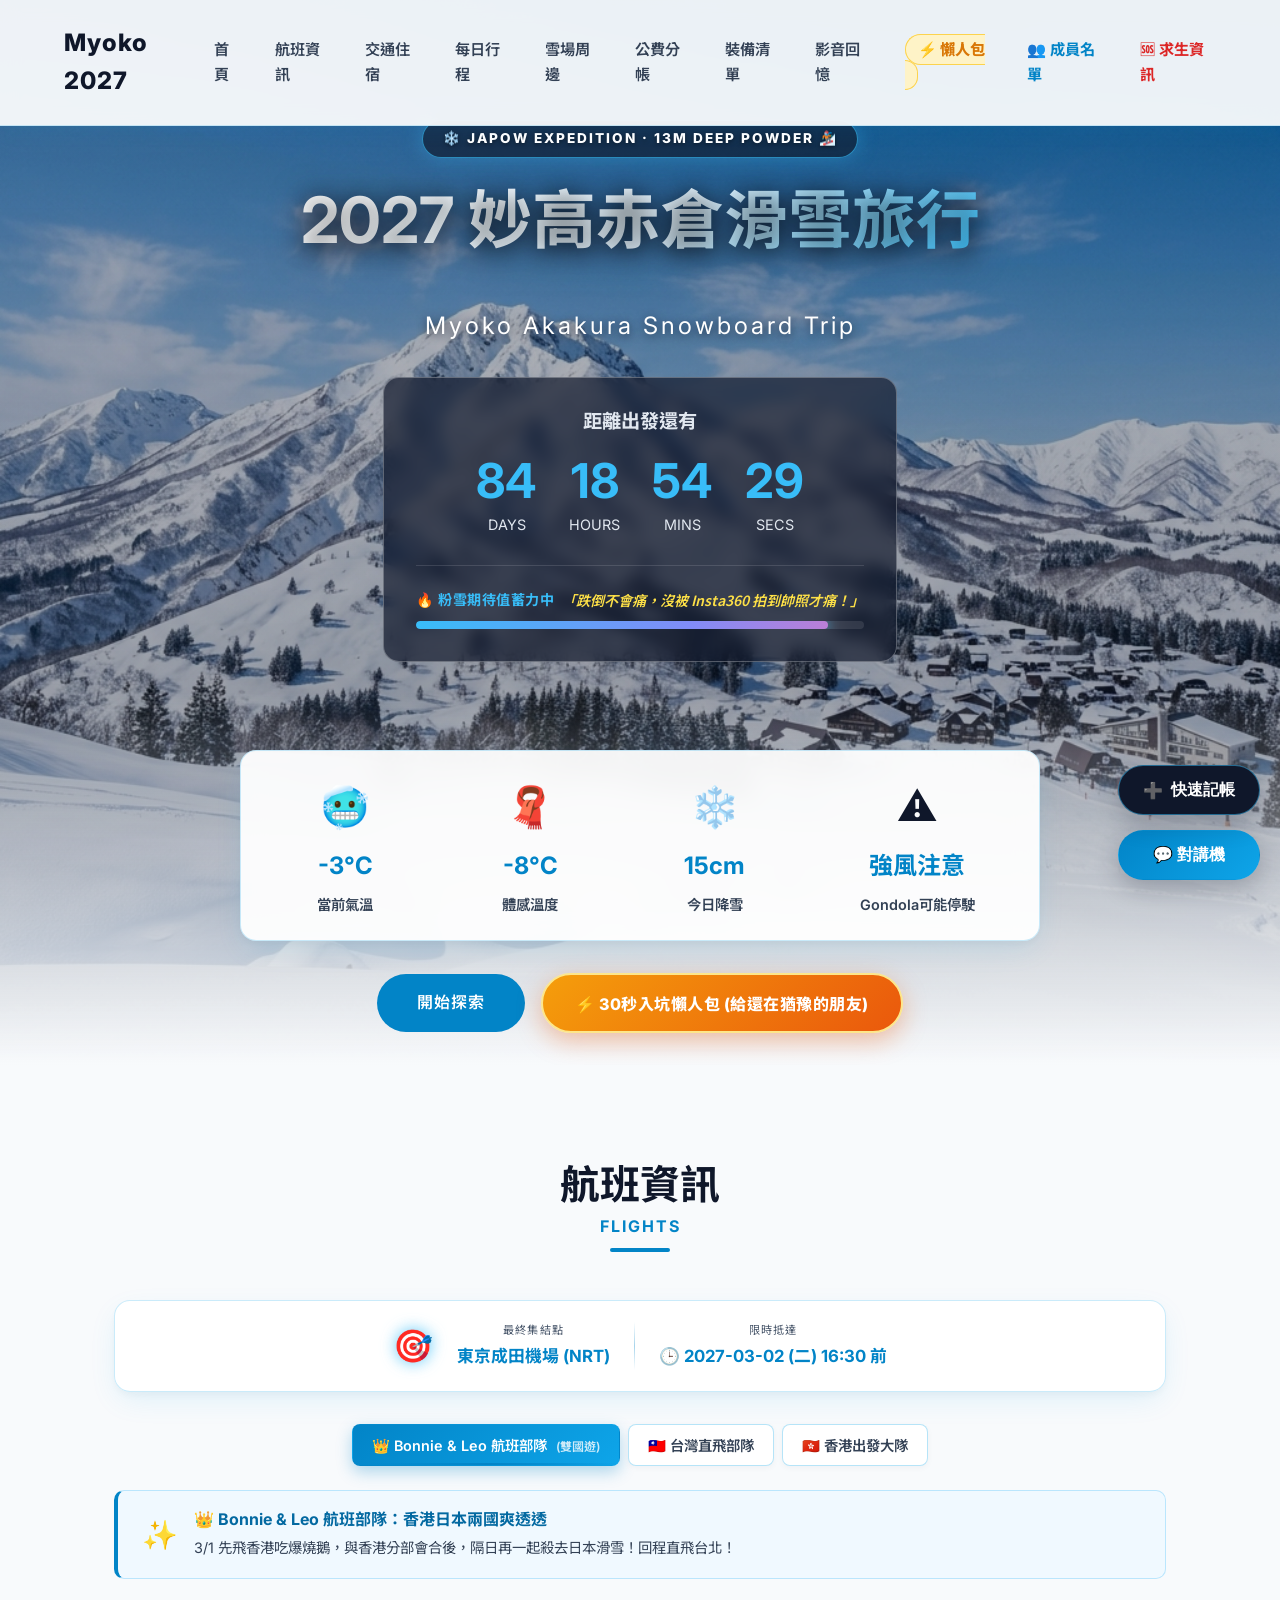
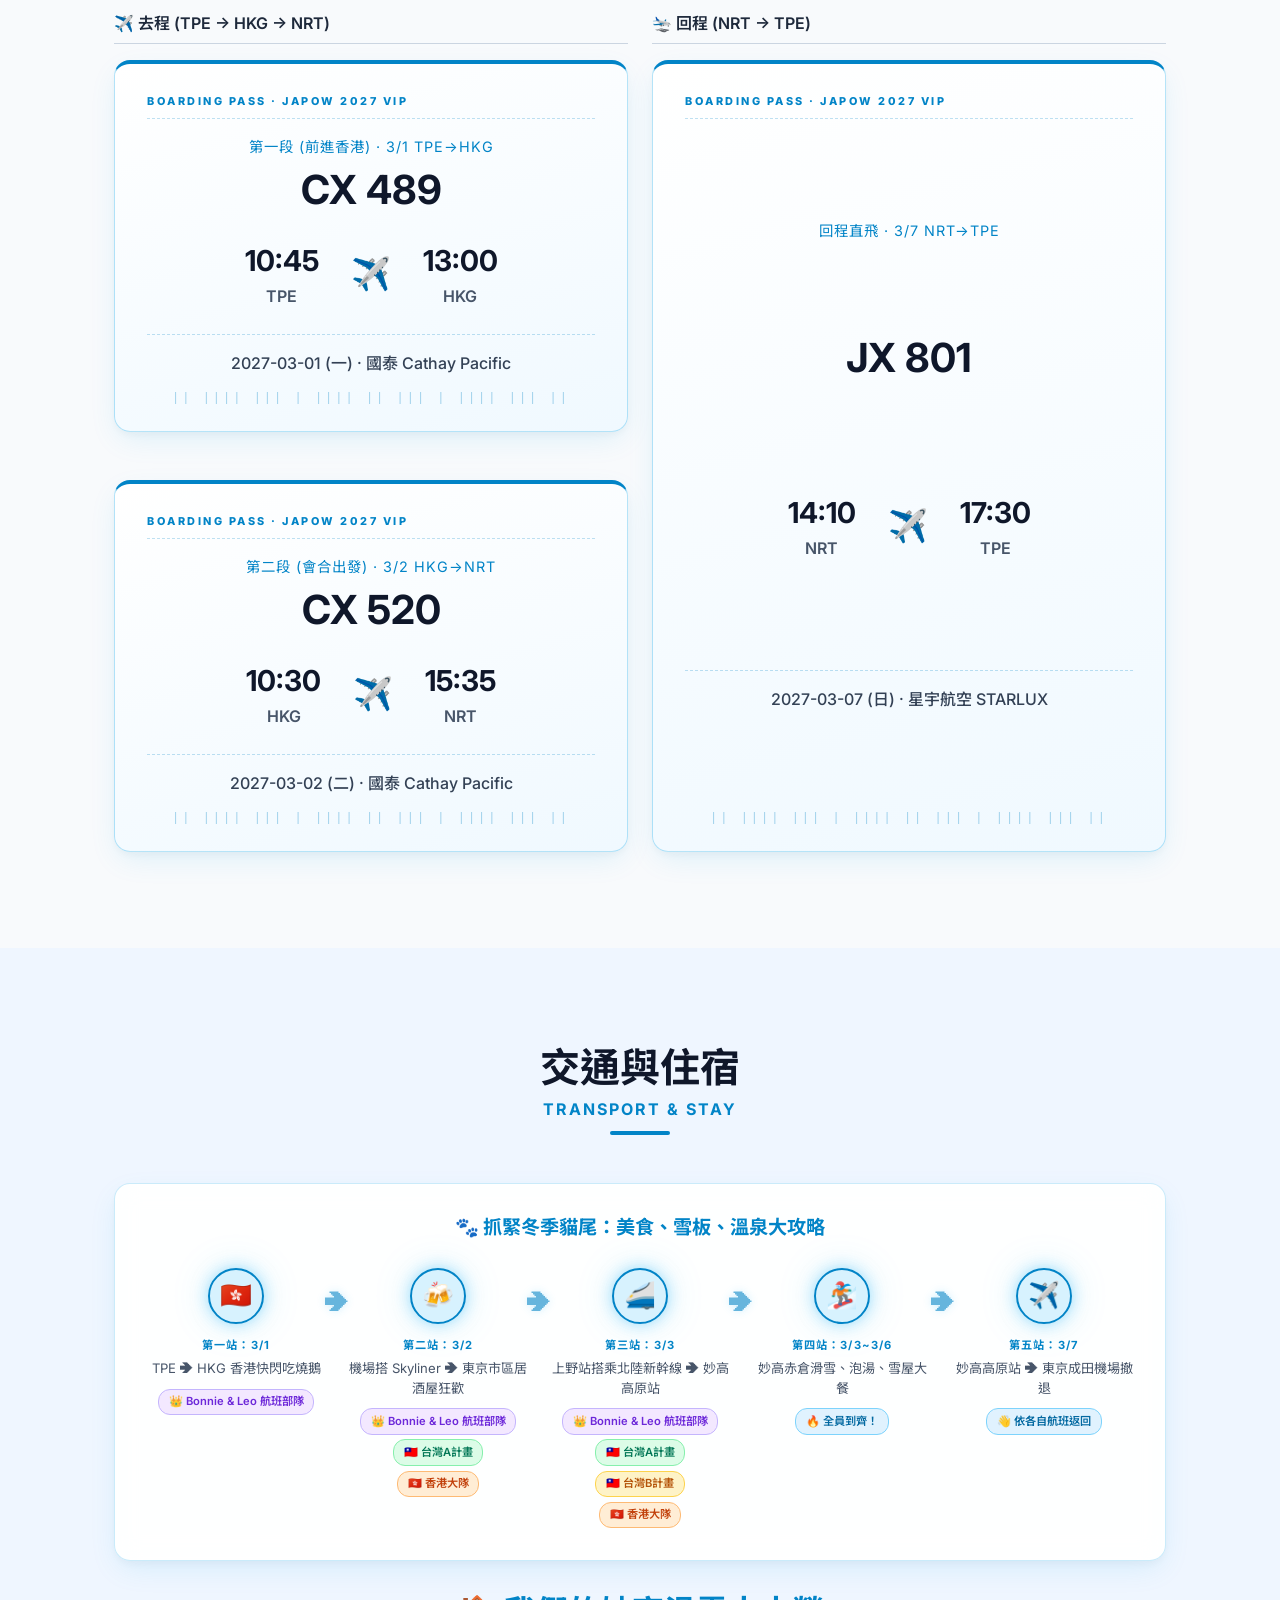
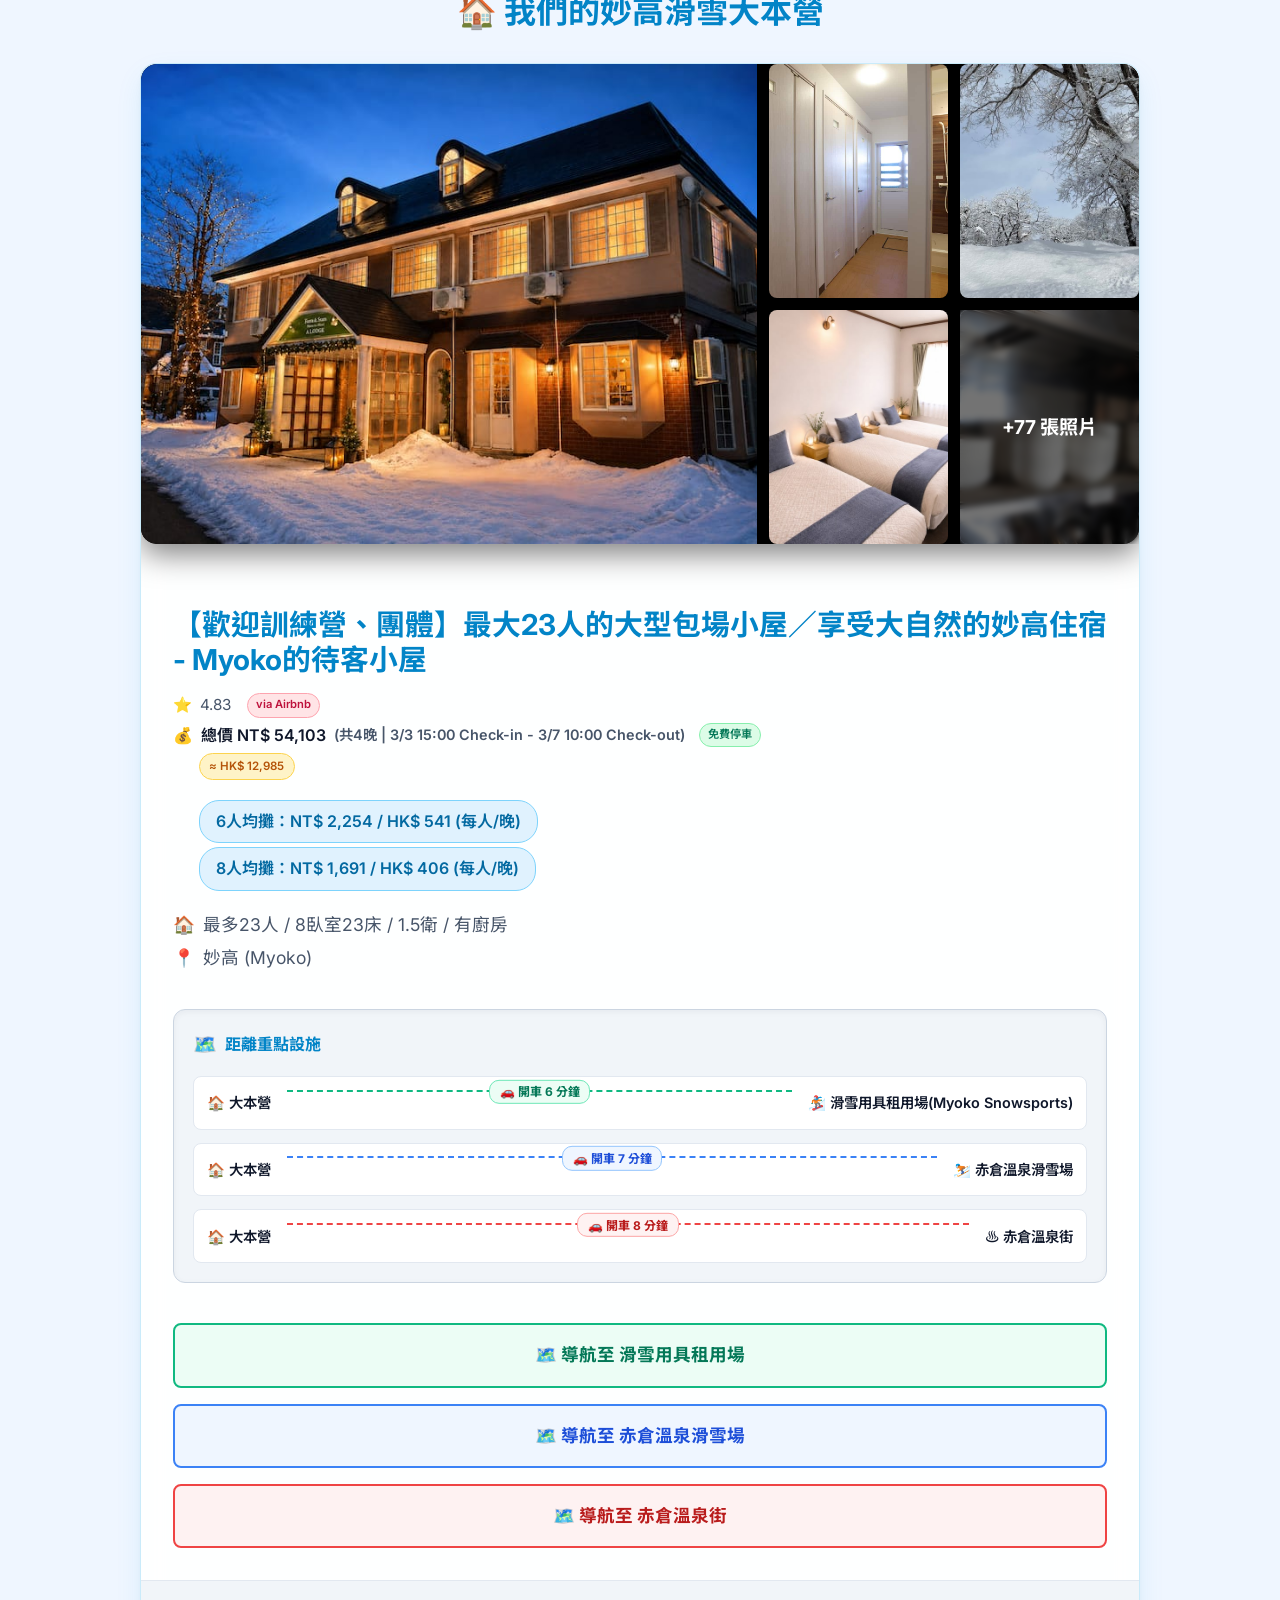
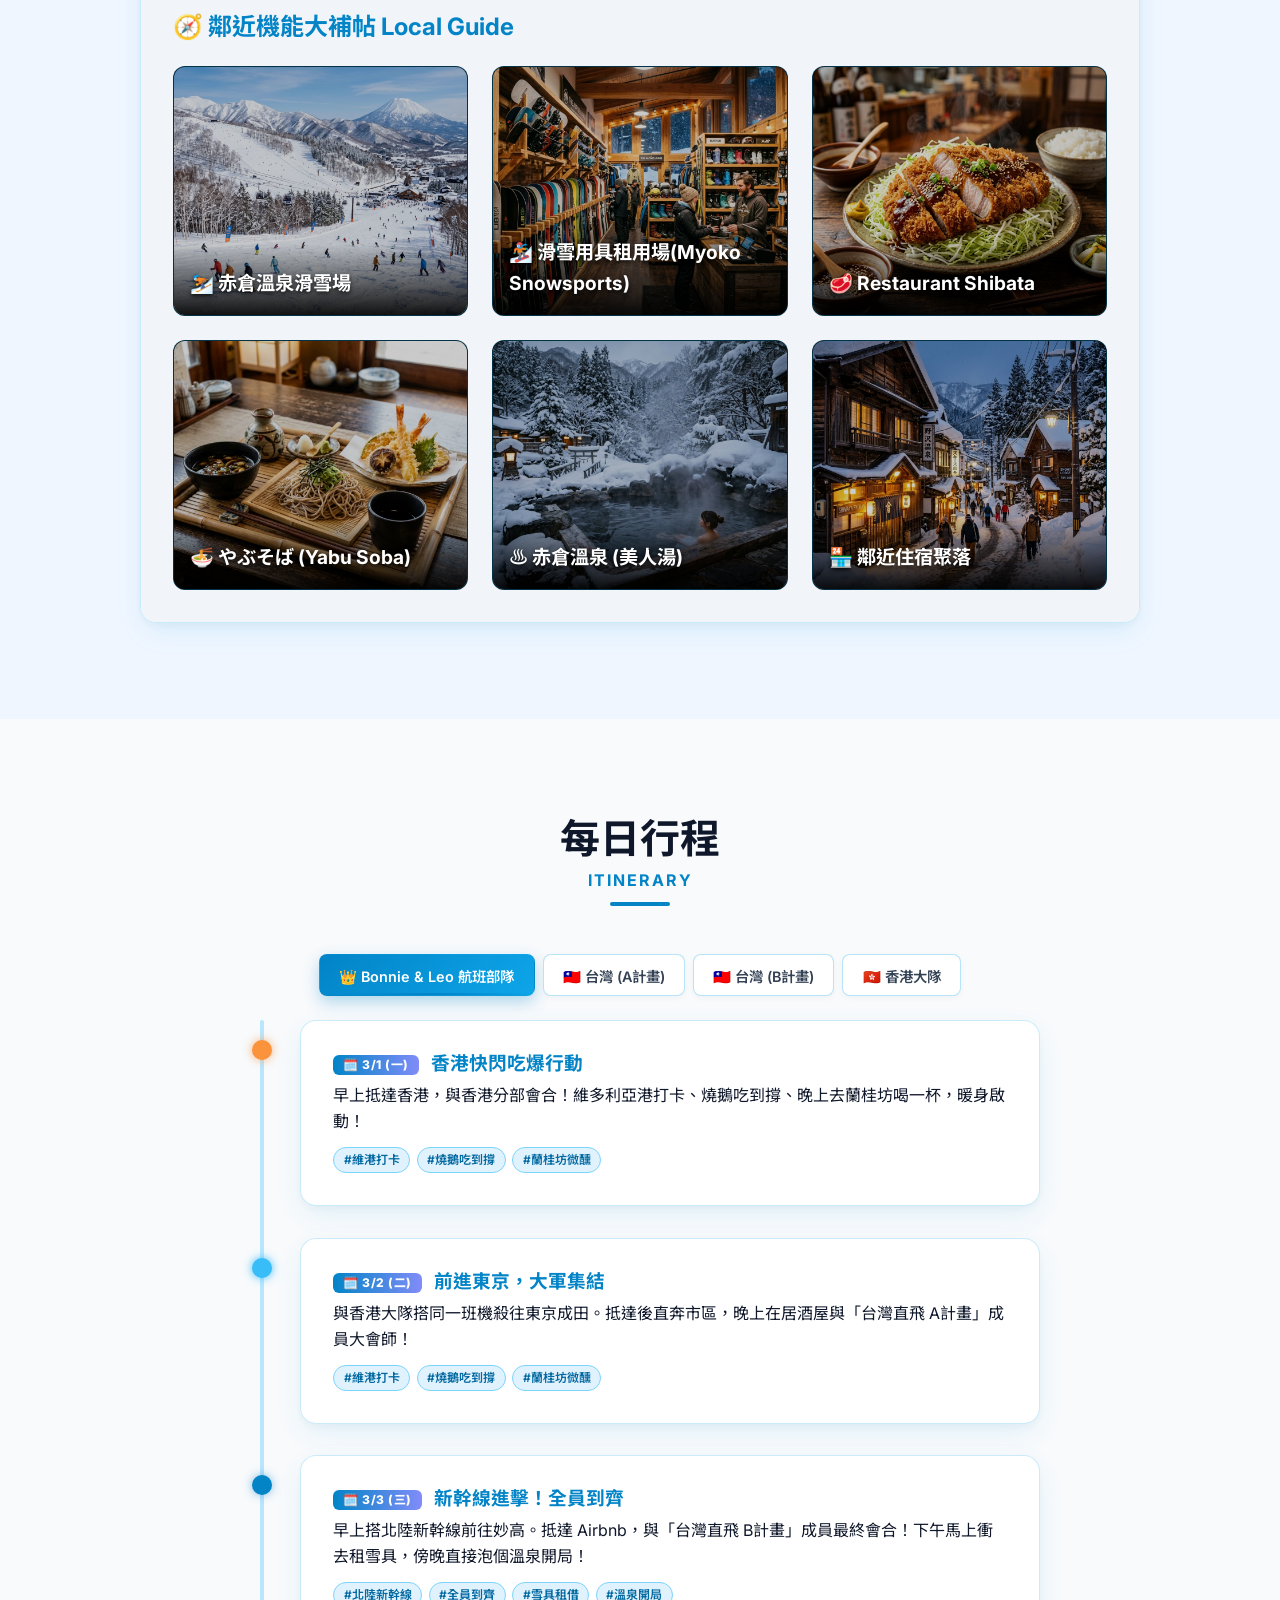
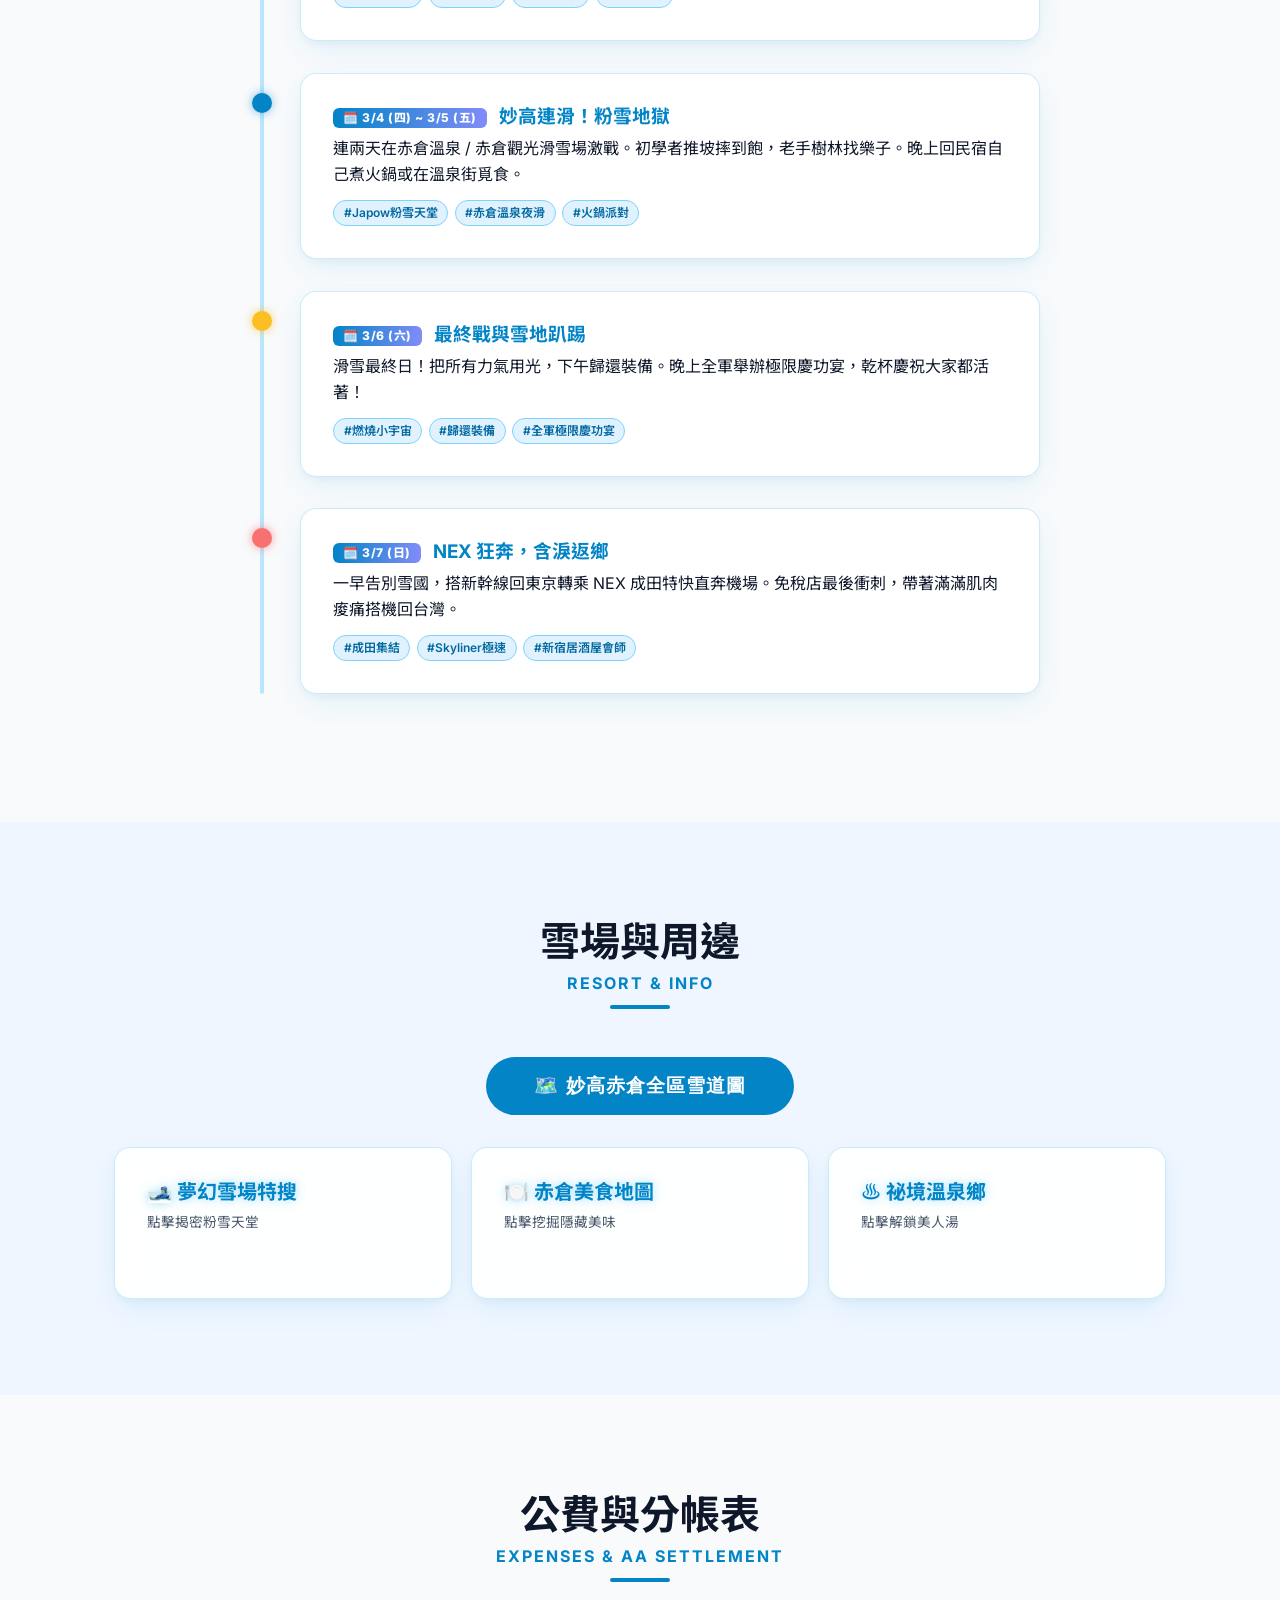
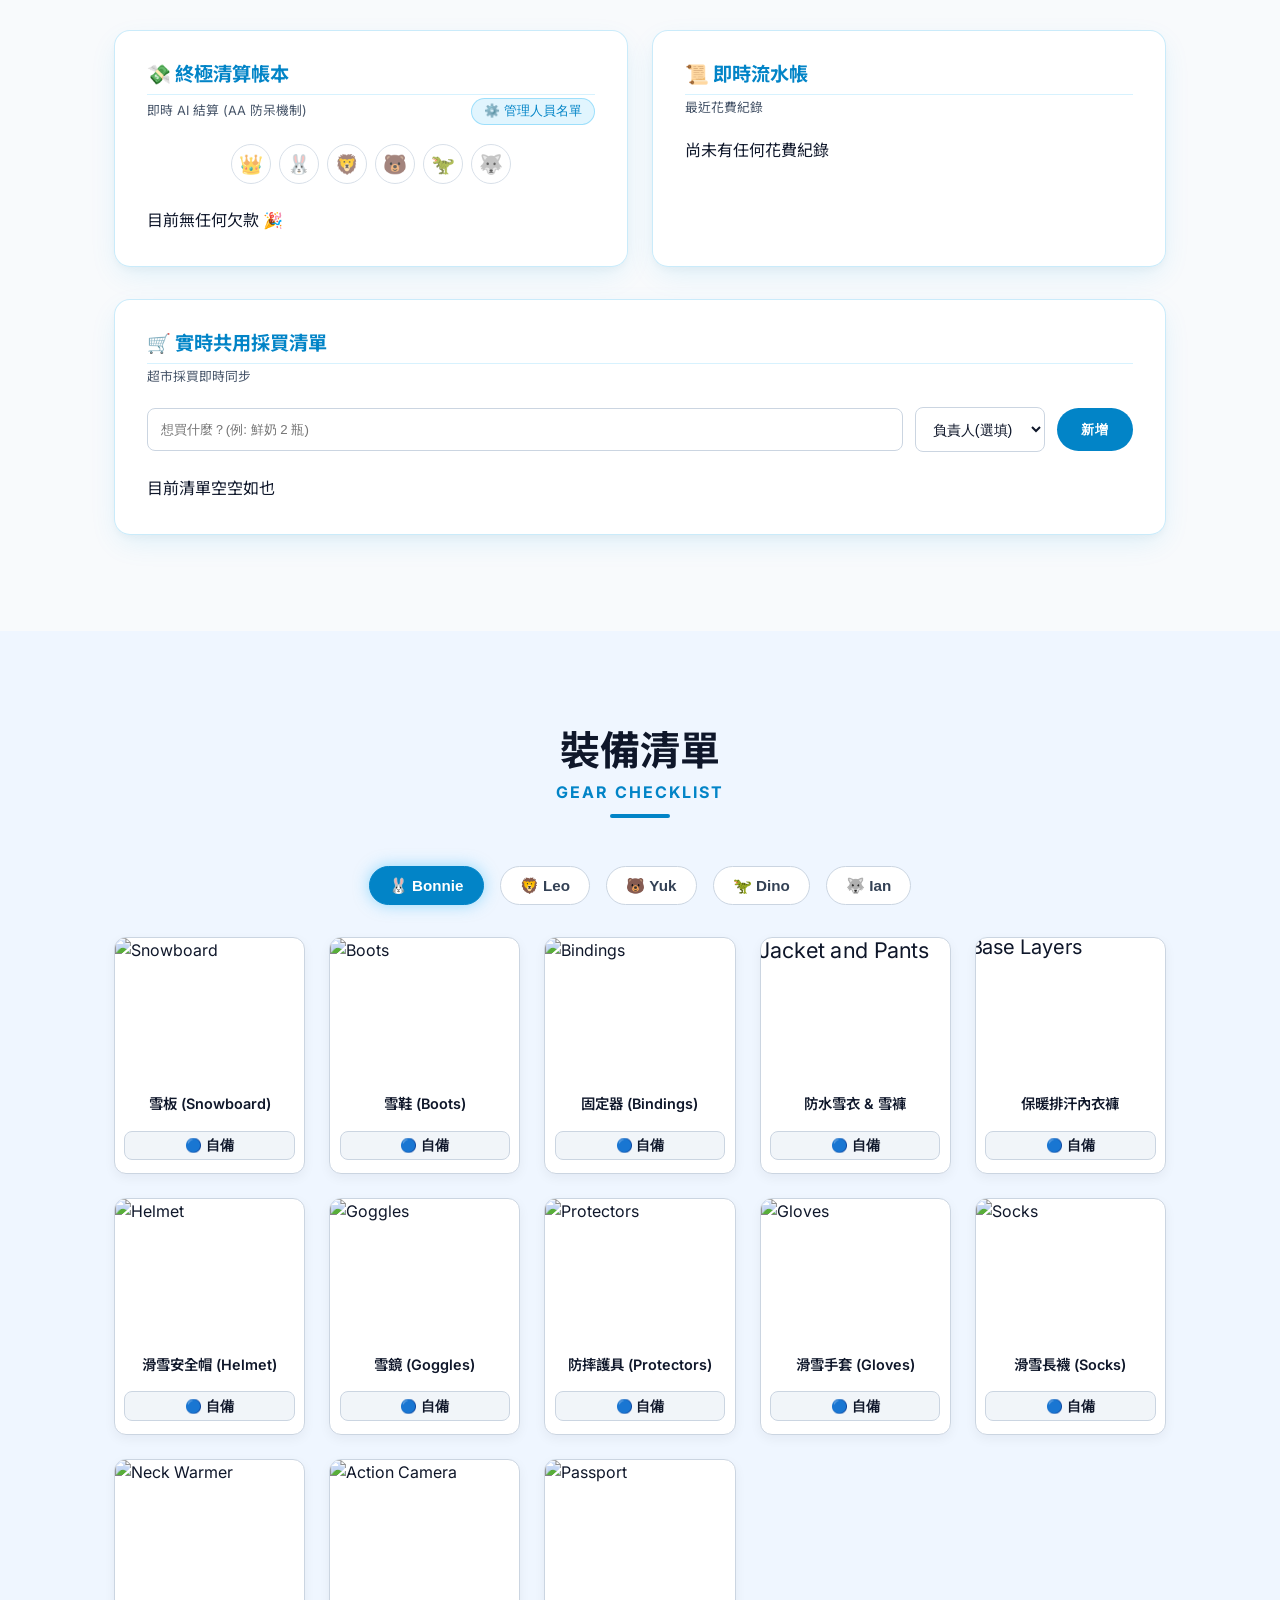
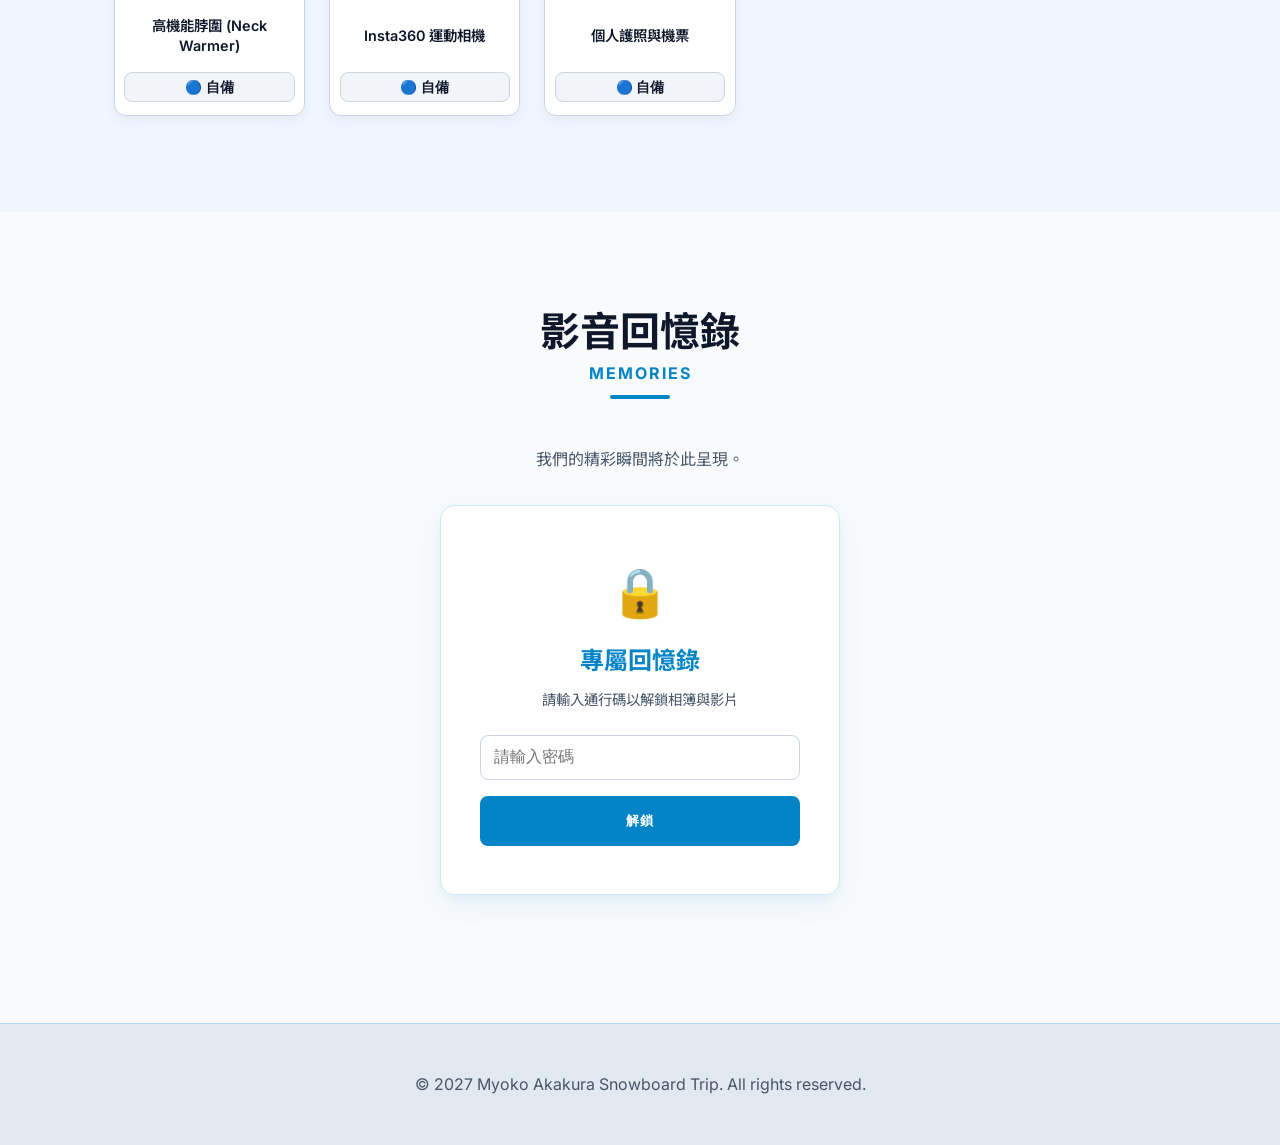
==== commit a368e8d2: "Update via automated deploy script" ====
--- a/index.html
+++ b/index.html
@@ -35,6 +35,7 @@
             <li><a href="#expenses">公費分帳</a></li>
             <li><a href="#gear">裝備清單</a></li>
             <li><a href="#gallery">影音回憶</a></li>
+            <li><a href="#" id="nav-tldr" onclick="event.preventDefault(); document.getElementById('tldr-modal').classList.remove('hidden');" style="color: #D97706; font-weight: 800; background: #FEF3C7; padding: 0.3rem 0.75rem; border-radius: 20px; border: 1px solid #FCD34D;">⚡ 懶人包</a></li>
             <li><a href="#" id="nav-members" style="color: var(--accent); font-weight: bold;">👥 成員名單</a></li>
             <li><a href="#" id="nav-emergency" style="color: var(--color-danger); font-weight: bold;">🆘 求生資訊</a></li>
         </ul>
@@ -91,7 +92,10 @@
                 </div>
             </div>
 
-            <a href="#flights" class="btn-primary">開始探索</a>
+            <div style="display: flex; gap: 1rem; flex-wrap: wrap; justify-content: center; align-items: center;">
+                <a href="#flights" class="btn-primary">開始探索</a>
+                <button type="button" onclick="document.getElementById('tldr-modal').classList.remove('hidden');" class="btn-tldr-hero">⚡ 30秒入坑懶人包 (給還在猶豫的朋友)</button>
+            </div>
         </div>
     </section>
 
@@ -1114,6 +1118,82 @@
     </div>
     
     
+    <!-- ⚡ 30秒入坑懶人包 Modal (給懶得爬文的朋友) -->
+    <div id="tldr-modal" class="modal-overlay hidden" onclick="if(event.target === this) this.classList.add('hidden')">
+        <div class="tldr-modal-content glass-card">
+            <div class="modal-header">
+                <h3>⚡ 30秒入坑懶人包 <span style="font-size: 0.85rem; font-weight: 600; color: #D97706; background: #FEF3C7; padding: 0.2rem 0.6rem; border-radius: 12px; margin-left: 0.4rem;">不看長文直接懂！</span></h3>
+                <button class="btn-close" id="close-tldr-modal" onclick="document.getElementById('tldr-modal').classList.add('hidden')">&times;</button>
+            </div>
+            <div class="modal-body tldr-body">
+                <p class="tldr-intro">
+                    👋 <strong>給想去但懶得看整頁的朋友：</strong><br>
+                    不用做功課、不用自己扛雪具、不會滑雪也沒關係！住宿大本營已經訂好，你只要<strong>買機票＋人出現</strong>就能一起爽玩日本妙高粉雪！
+                </p>
+
+                <!-- 4 大核心重點卡片 -->
+                <div class="tldr-grid">
+                    <div class="tldr-card">
+                        <div class="tldr-card-icon">🗓️</div>
+                        <div class="tldr-card-title">什麼時候去？請幾天假？</div>
+                        <ul class="tldr-list">
+                            <li><strong>核心雪場日：</strong>2027/3/3 (三) ～ 3/7 (日)</li>
+                            <li><span class="tldr-tag green">A計畫 (爽玩版)</span> <strong>3/2 (二) 飛東京</strong>：先在新宿居酒屋喝一晚，隔天一起搭新幹線（請 4 天假）</li>
+                            <li><span class="tldr-tag amber">B計畫 (省假版)</span> <strong>3/3 (三) 早班機飛東京</strong>：落地直衝妙高大本營會合（<strong>只請 3 天假！</strong>）</li>
+                        </ul>
+                    </div>
+
+                    <div class="tldr-card">
+                        <div class="tldr-card-icon">🏠</div>
+                        <div class="tldr-card-title">住哪裡？還要自己找飯店嗎？</div>
+                        <ul class="tldr-list">
+                            <li><strong>完全不用！已經訂好包棟木屋！</strong></li>
+                            <li><strong>妙高包棟大本營 (Airbnb)：</strong>8 臥室 23 床超大自然木屋，有大客廳跟廚房可以煮火鍋、打牌小酌。</li>
+                            <li>開車 <strong>6～8 分鐘</strong> 直達雪具店、赤倉溫泉滑雪場與溫泉街！</li>
+                        </ul>
+                    </div>
+
+                    <div class="tldr-card">
+                        <div class="tldr-card-icon">🏂</div>
+                        <div class="tldr-card-title">完全不會滑 / 沒裝備怎麼辦？</div>
+                        <ul class="tldr-list">
+                            <li><strong>兩手空空人來就好！</strong>現場 Myoko Snowsports 可直接租<strong>「全套無腦包」</strong>（雪板＋雪鞋＋防水雪衣褲＋安全帽＋雪鏡）。</li>
+                            <li><strong>新手超友善：</strong>赤倉溫泉雪道超寬超平緩，不滑也可以泡百年美人湯、吃爆量炸豬排跟柴燒披薩！</li>
+                        </ul>
+                    </div>
+
+                    <div class="tldr-card highlight">
+                        <div class="tldr-card-icon">💰</div>
+                        <div class="tldr-card-title">預算大概要抓多少？</div>
+                        <ul class="tldr-list">
+                            <li>🏠 <strong>包棟住宿 (4晚)：</strong>總價已付訂，6～8 人均攤約 <strong>NT$ 6,760 ～ 9,000 / 人</strong> (約 HK$ 1,620～2,160)</li>
+                            <li>🎿 <strong>全套裝備租借 (3天)：</strong>約 <strong>¥24,000</strong> (約 NT$ 5,280 / HK$ 1,250)</li>
+                            <li>🎟️ <strong>雪場纜車票 (3天)：</strong>約 <strong>¥20,000</strong> (約 NT$ 4,400 / HK$ 1,040)</li>
+                            <li>🚄 <strong>新幹線＋機票：</strong>依各自出發地購買（台北/香港飛東京成田 NRT）</li>
+                        </ul>
+                    </div>
+                </div>
+
+                <!-- 3 步驟無腦跟團 -->
+                <div class="tldr-steps-box">
+                    <h4>🚀 想跟團？只要做這 3 件事：</h4>
+                    <div class="tldr-steps-row">
+                        <div class="tldr-step-pill"><span>1</span> 群組喊 <strong>「+1」</strong> 報名卡位</div>
+                        <div class="tldr-step-arrow">➔</div>
+                        <div class="tldr-step-pill"><span>2</span> 買好飛 <strong>東京成田 (NRT)</strong> 機票</div>
+                        <div class="tldr-step-arrow">➔</div>
+                        <div class="tldr-step-pill"><span>3</span> 準備好肚子去吃火鍋＆泡溫泉！</div>
+                    </div>
+                </div>
+            </div>
+
+            <div class="modal-footer tldr-footer">
+                <button type="button" id="btn-copy-tldr" class="btn-primary" onclick="copyTldrSummary()" style="flex: 1; background: linear-gradient(135deg, #0284C7, #0EA5E9);">📋 一鍵複製「推坑懶人包」傳到 LINE / WhatsApp</button>
+                <button type="button" class="btn-secondary" onclick="document.getElementById('tldr-modal').classList.add('hidden'); document.getElementById('members-modal').classList.remove('hidden');" style="margin-top: 0; padding: 0.9rem 1.4rem;">🙋‍♂️ 我要 +1 加入名單</button>
+            </div>
+        </div>
+    </div>
+
     <!-- 成員名單管理 Modal (隱藏式) -->
     <div id="members-modal" class="modal-overlay hidden" onclick="if(event.target === this) this.classList.add('hidden')">
         <div class="members-modal-content glass-card">
--- a/style.css
+++ b/style.css
@@ -5038,3 +5038,209 @@
     background-color: #E2E8F0 !important;
     color: #475569 !important;
 }
+
+/* ========================================================================== */
+/* ⚡ 30秒入坑懶人包 (TL;DR Quick Guide Modal & Hero Button)                   */
+/* ========================================================================== */
+.btn-tldr-hero {
+    display: inline-flex;
+    align-items: center;
+    gap: 0.4rem;
+    background: linear-gradient(135deg, #F59E0B, #EA580C);
+    color: #FFFFFF !important;
+    padding: 1rem 2rem;
+    border-radius: 30px;
+    font-weight: 800;
+    font-size: 1rem;
+    letter-spacing: 0.5px;
+    border: 2px solid #FDE68A;
+    cursor: pointer;
+    box-shadow: 0 8px 24px rgba(234, 88, 12, 0.35);
+    transition: all 0.25s ease;
+    font-family: inherit;
+}
+
+.btn-tldr-hero:hover {
+    transform: translateY(-3px) scale(1.03);
+    box-shadow: 0 12px 30px rgba(234, 88, 12, 0.5);
+    background: linear-gradient(135deg, #D97706, #C2410C);
+}
+
+.tldr-modal-content {
+    width: 94%;
+    max-width: 780px;
+    max-height: 90vh;
+    overflow-y: auto;
+    padding: 2rem;
+    position: relative;
+    background: #FFFFFF !important;
+    border: 2px solid #38BDF8 !important;
+}
+
+.tldr-intro {
+    background: #F0F9FF;
+    border-left: 4px solid #0284C7;
+    padding: 1rem 1.2rem;
+    border-radius: 10px;
+    color: #1E293B;
+    font-size: 0.95rem;
+    line-height: 1.6;
+    margin-bottom: 1.5rem;
+}
+
+.tldr-grid {
+    display: grid;
+    grid-template-columns: repeat(2, 1fr);
+    gap: 1.2rem;
+    margin-bottom: 1.5rem;
+}
+
+.tldr-card {
+    background: #F8FAFC;
+    border: 1px solid #E2E8F0;
+    border-radius: 14px;
+    padding: 1.25rem;
+    transition: transform 0.2s ease, border-color 0.2s ease;
+}
+
+.tldr-card:hover {
+    border-color: #7DD3FC;
+    transform: translateY(-2px);
+}
+
+.tldr-card.highlight {
+    background: #FFFBEB;
+    border: 1px solid #FDE68A;
+}
+
+.tldr-card-icon {
+    font-size: 1.8rem;
+    margin-bottom: 0.4rem;
+}
+
+.tldr-card-title {
+    font-size: 1.05rem;
+    font-weight: 800;
+    color: #0F172A;
+    margin-bottom: 0.8rem;
+    padding-bottom: 0.4rem;
+    border-bottom: 1px dashed #CBD5E1;
+}
+
+.tldr-list {
+    list-style: none;
+    padding: 0;
+    margin: 0;
+    display: flex;
+    flex-direction: column;
+    gap: 0.55rem;
+    font-size: 0.88rem;
+    color: #334155;
+    line-height: 1.5;
+}
+
+.tldr-list li strong {
+    color: #0F172A;
+}
+
+.tldr-tag {
+    display: inline-block;
+    font-size: 0.72rem;
+    font-weight: 700;
+    padding: 0.15rem 0.5rem;
+    border-radius: 8px;
+    margin-right: 0.3rem;
+}
+
+.tldr-tag.green {
+    background: #DCFCE7;
+    color: #047857;
+    border: 1px solid #86EFAC;
+}
+
+.tldr-tag.amber {
+    background: #FEF3C7;
+    color: #B45309;
+    border: 1px solid #FCD34D;
+}
+
+.tldr-steps-box {
+    background: linear-gradient(135deg, #EFF6FF, #E0F2FE);
+    border: 1px solid #BAE6FD;
+    border-radius: 14px;
+    padding: 1.2rem 1.5rem;
+    margin-bottom: 1.2rem;
+}
+
+.tldr-steps-box h4 {
+    color: #0369A1;
+    font-size: 1rem;
+    margin-bottom: 0.9rem;
+    text-align: center;
+}
+
+.tldr-steps-row {
+    display: flex;
+    align-items: center;
+    justify-content: space-between;
+    gap: 0.6rem;
+    flex-wrap: wrap;
+}
+
+.tldr-step-pill {
+    flex: 1;
+    min-width: 160px;
+    background: #FFFFFF;
+    border: 1px solid #7DD3FC;
+    border-radius: 10px;
+    padding: 0.7rem 0.9rem;
+    font-size: 0.86rem;
+    color: #0F172A;
+    display: flex;
+    align-items: center;
+    gap: 0.5rem;
+    box-shadow: 0 2px 6px rgba(2, 132, 199, 0.08);
+}
+
+.tldr-step-pill span {
+    width: 24px;
+    height: 24px;
+    border-radius: 50%;
+    background: #0284C7;
+    color: #FFFFFF;
+    font-weight: 800;
+    font-size: 0.78rem;
+    display: inline-flex;
+    align-items: center;
+    justify-content: center;
+    flex-shrink: 0;
+}
+
+.tldr-step-arrow {
+    color: #0284C7;
+    font-weight: 800;
+    font-size: 1.2rem;
+}
+
+.tldr-footer {
+    display: flex;
+    gap: 0.8rem;
+    flex-wrap: wrap;
+    padding-top: 1rem;
+    border-top: 1px solid #E2E8F0;
+}
+
+@media screen and (max-width: 768px) {
+    .tldr-grid {
+        grid-template-columns: 1fr;
+    }
+    .tldr-steps-row {
+        flex-direction: column;
+    }
+    .tldr-step-arrow {
+        transform: rotate(90deg);
+    }
+    .tldr-modal-content {
+        padding: 1.2rem;
+    }
+}
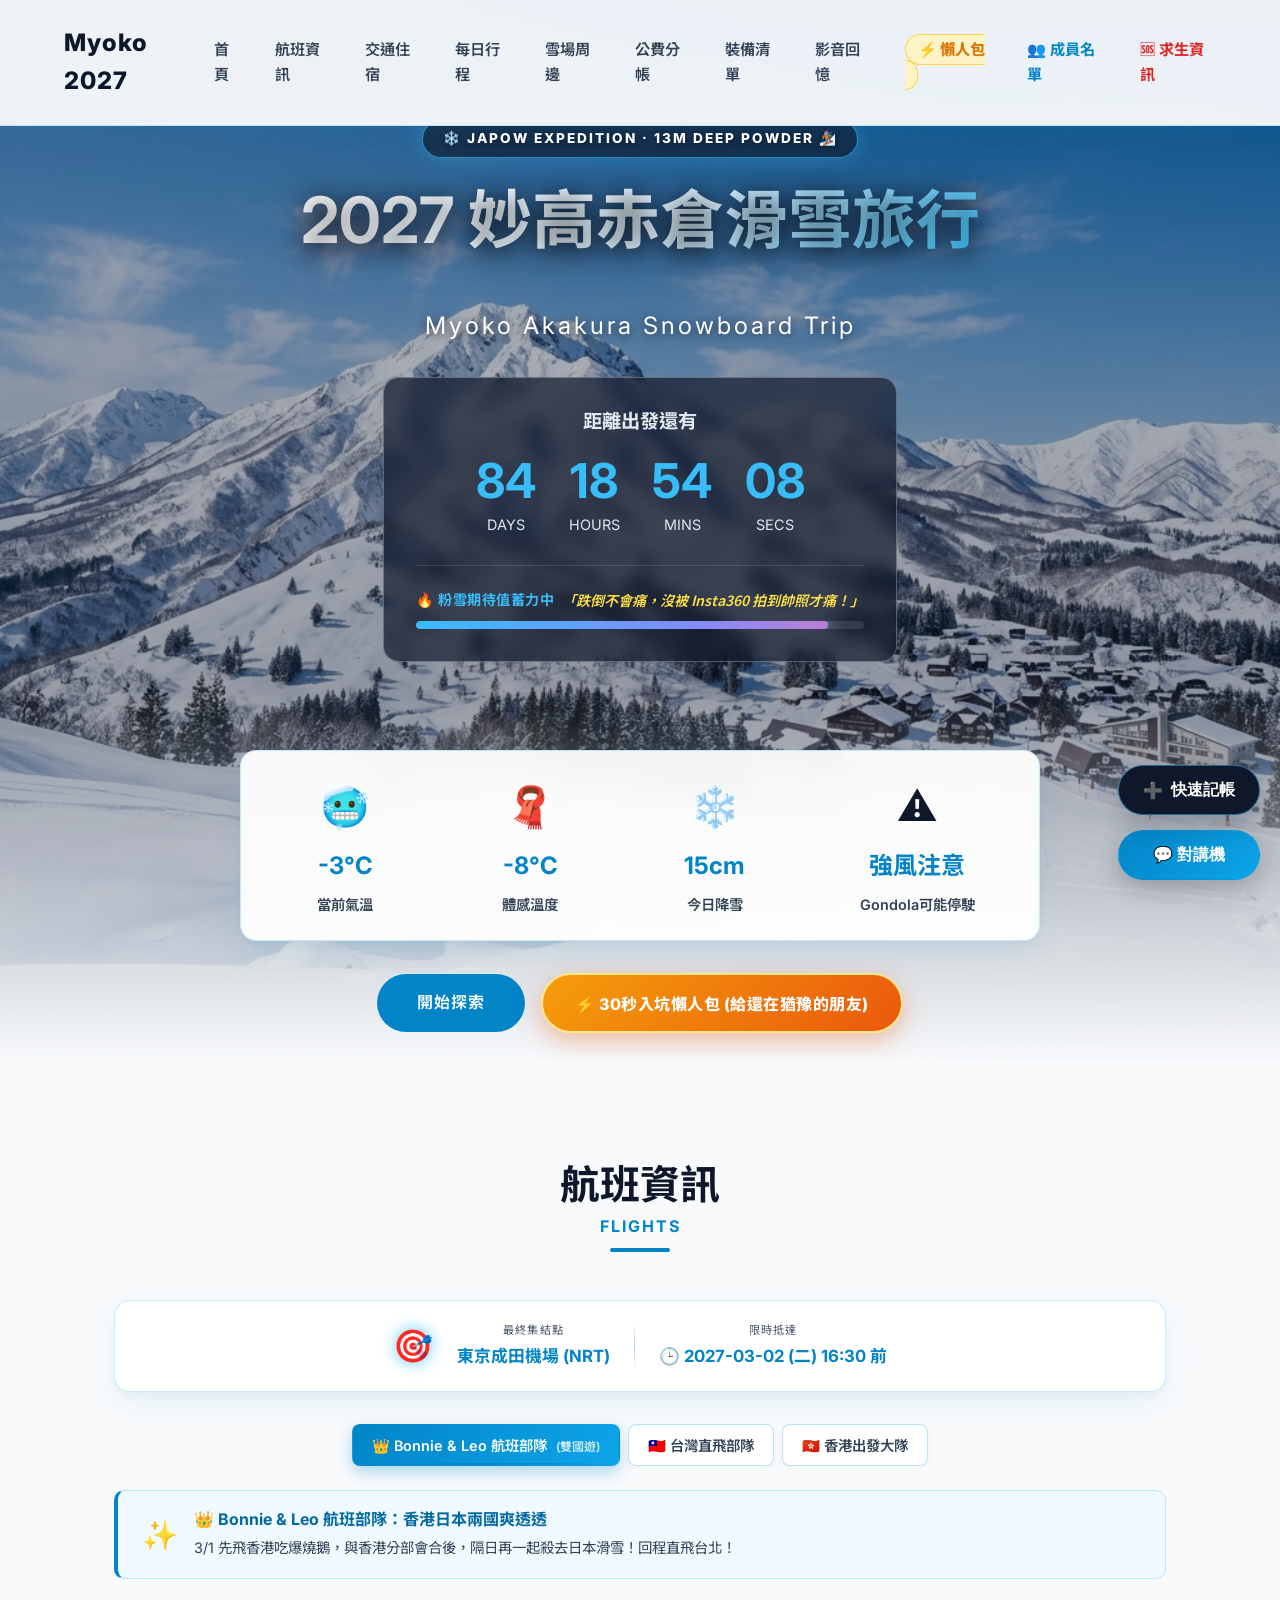
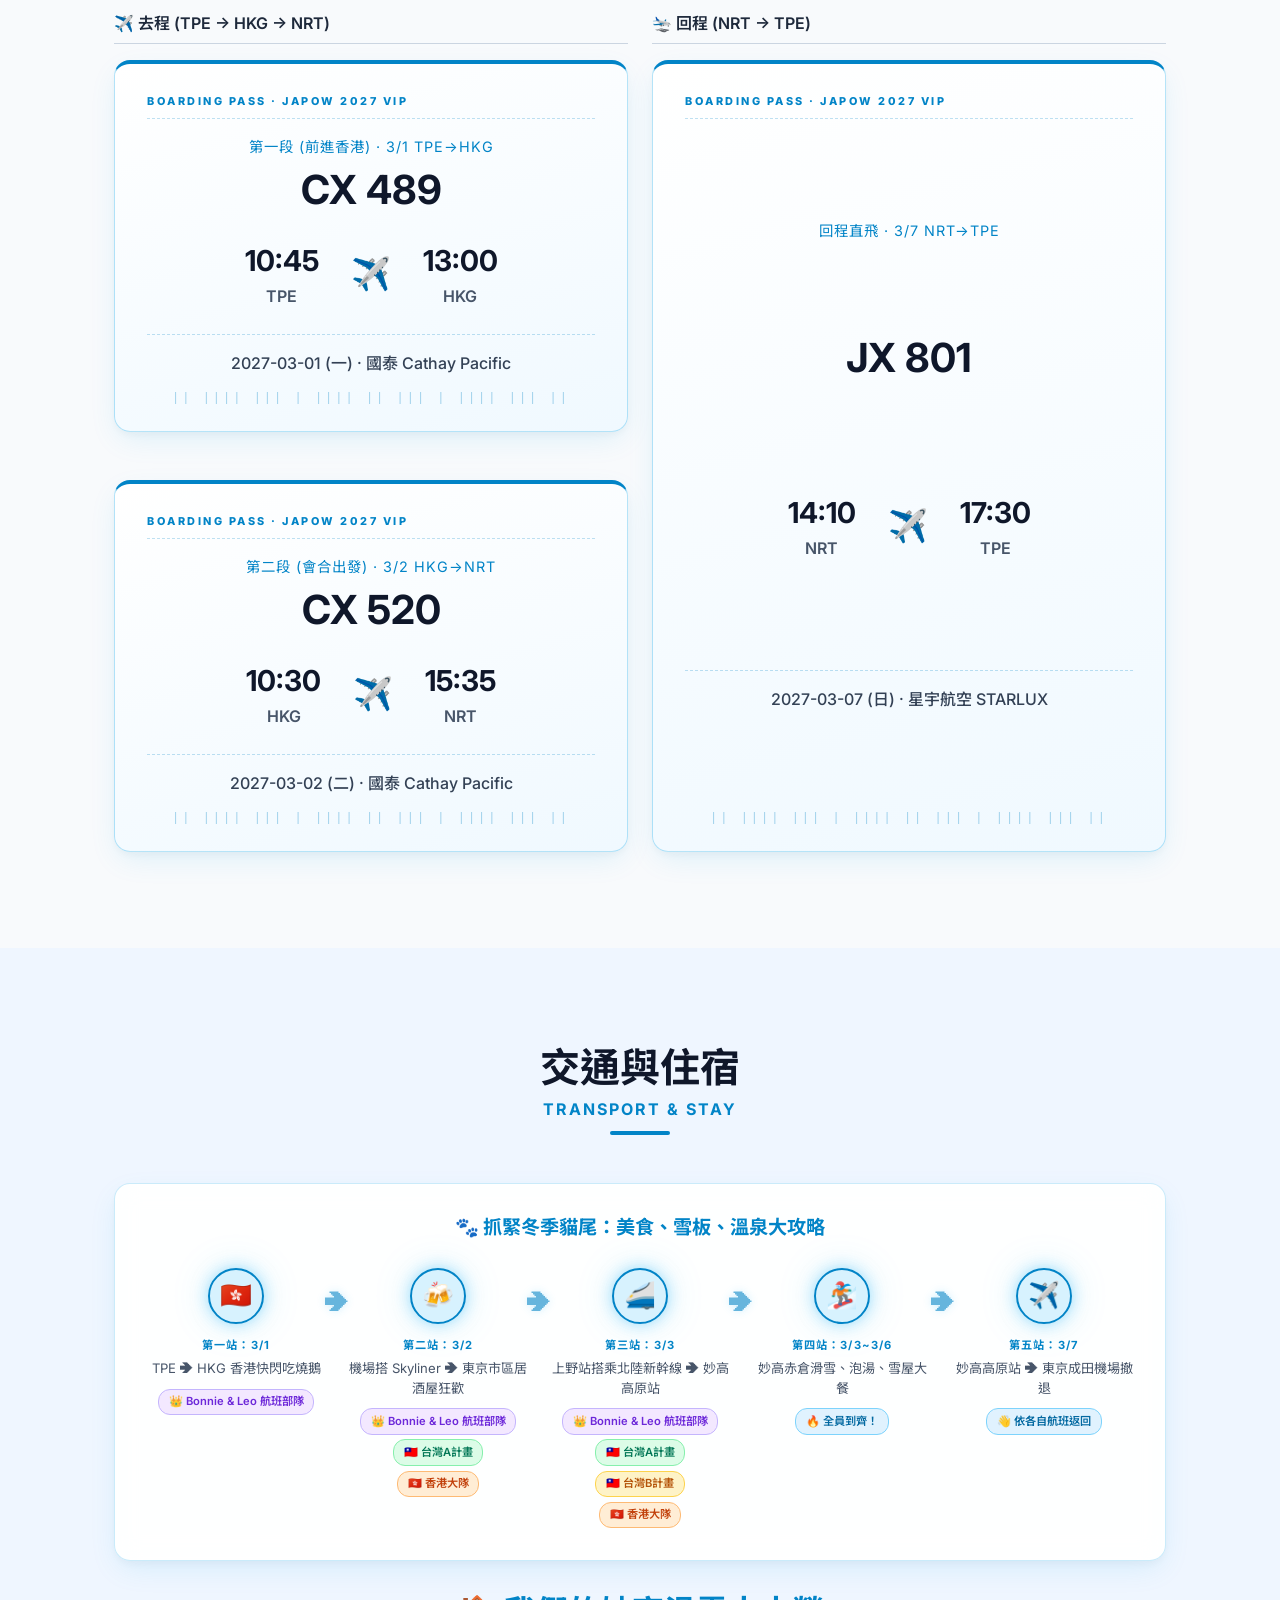
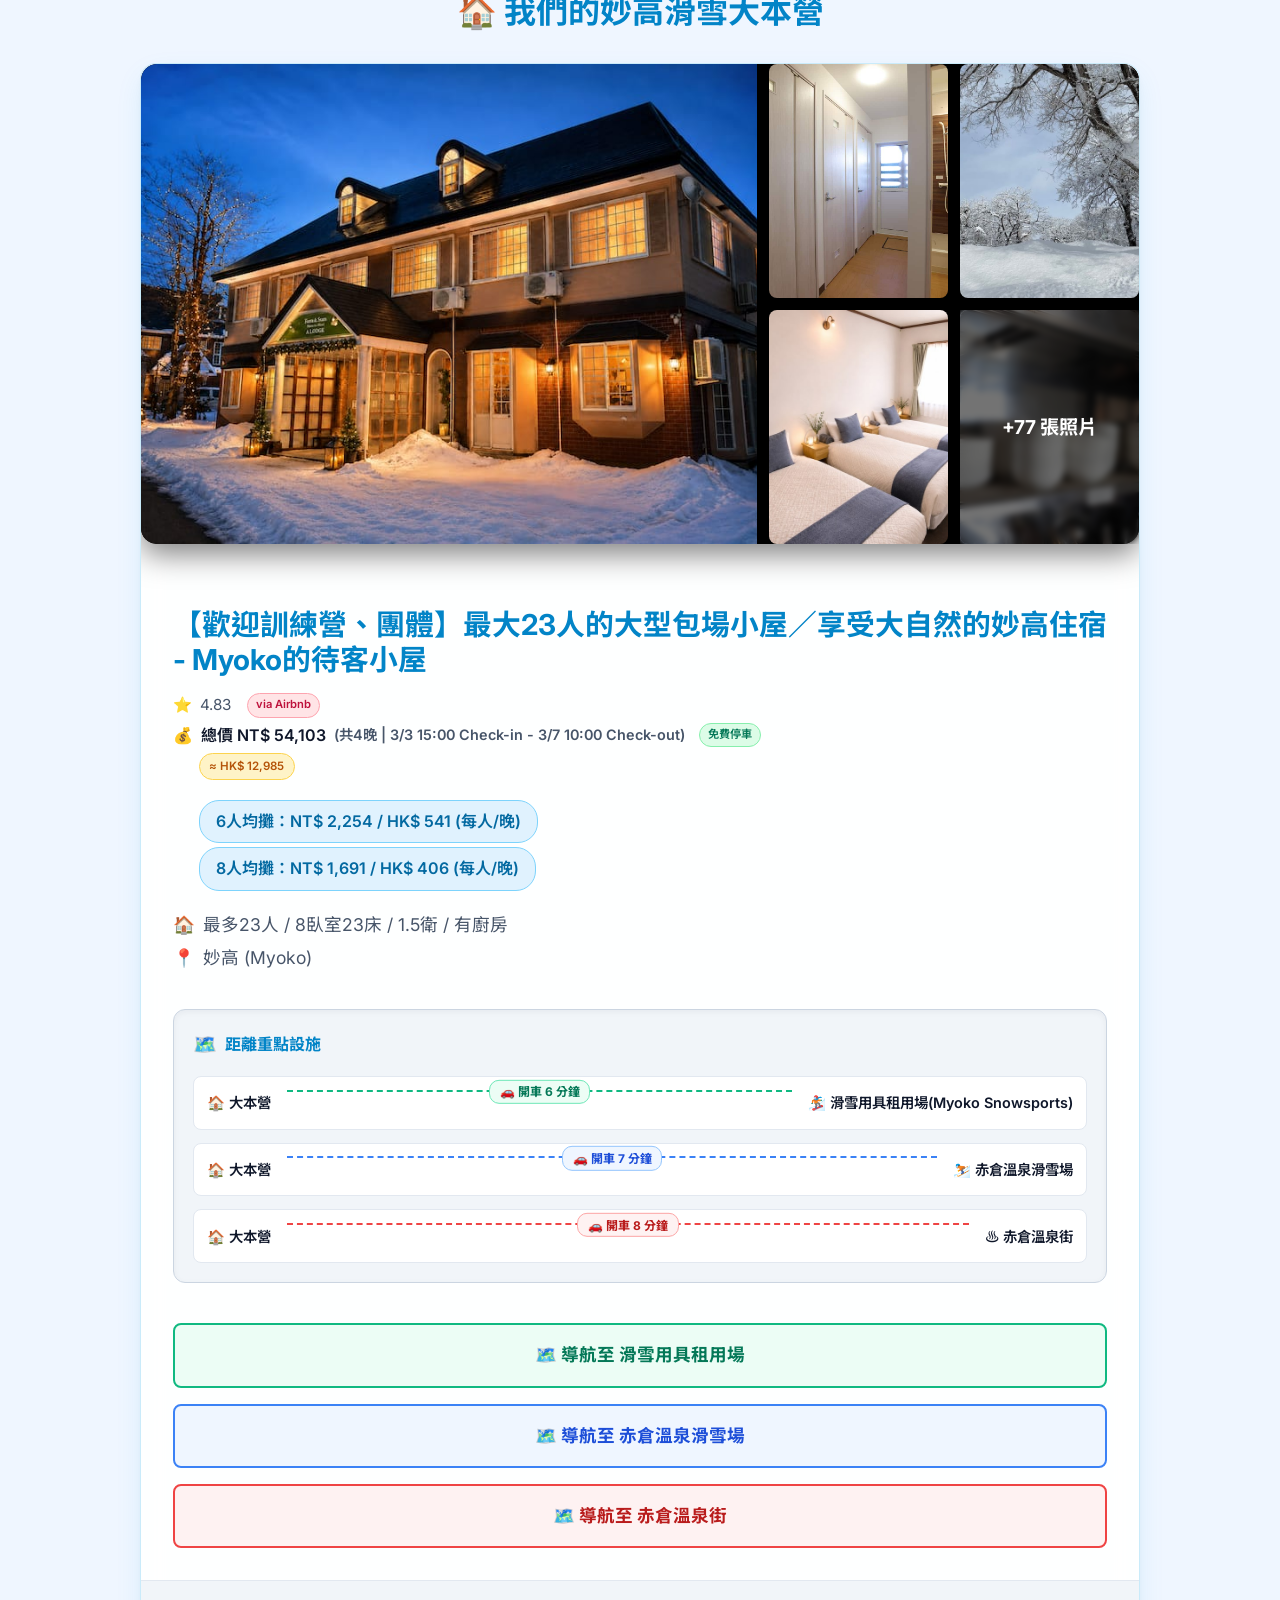
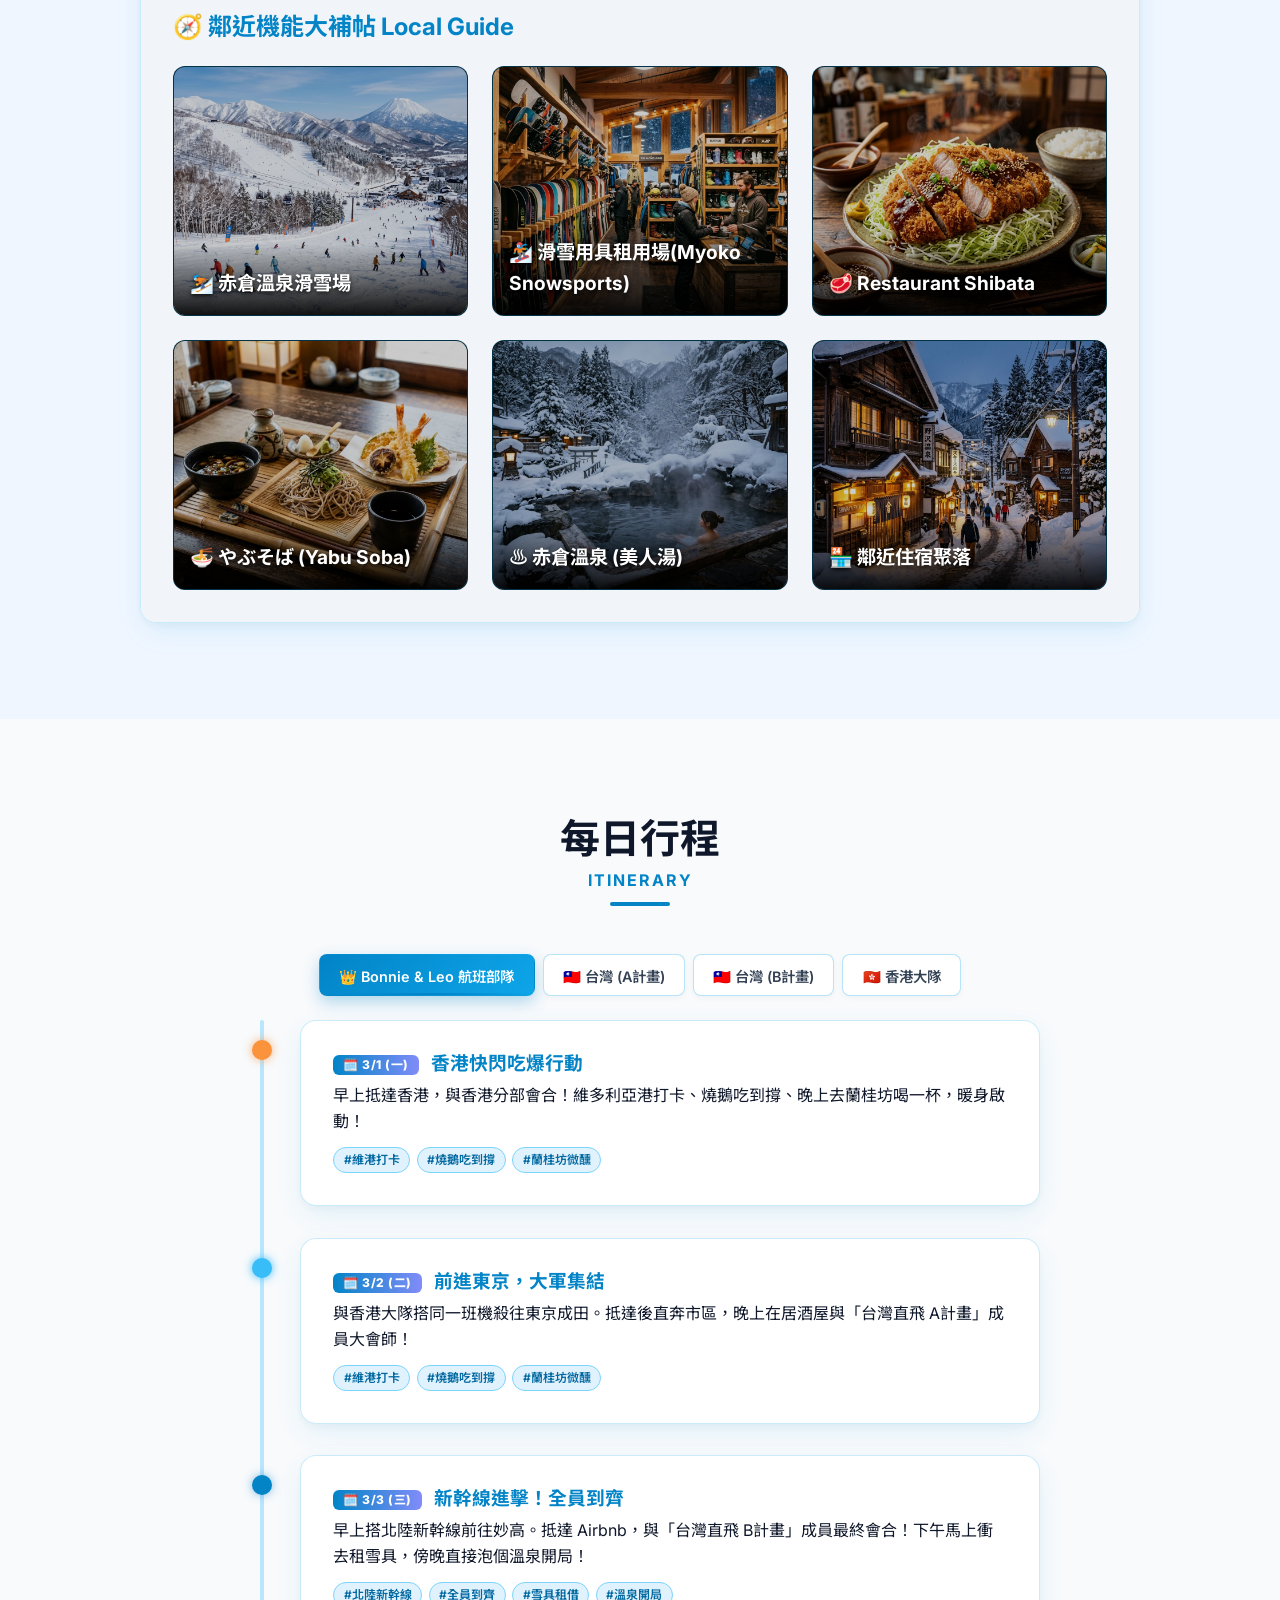
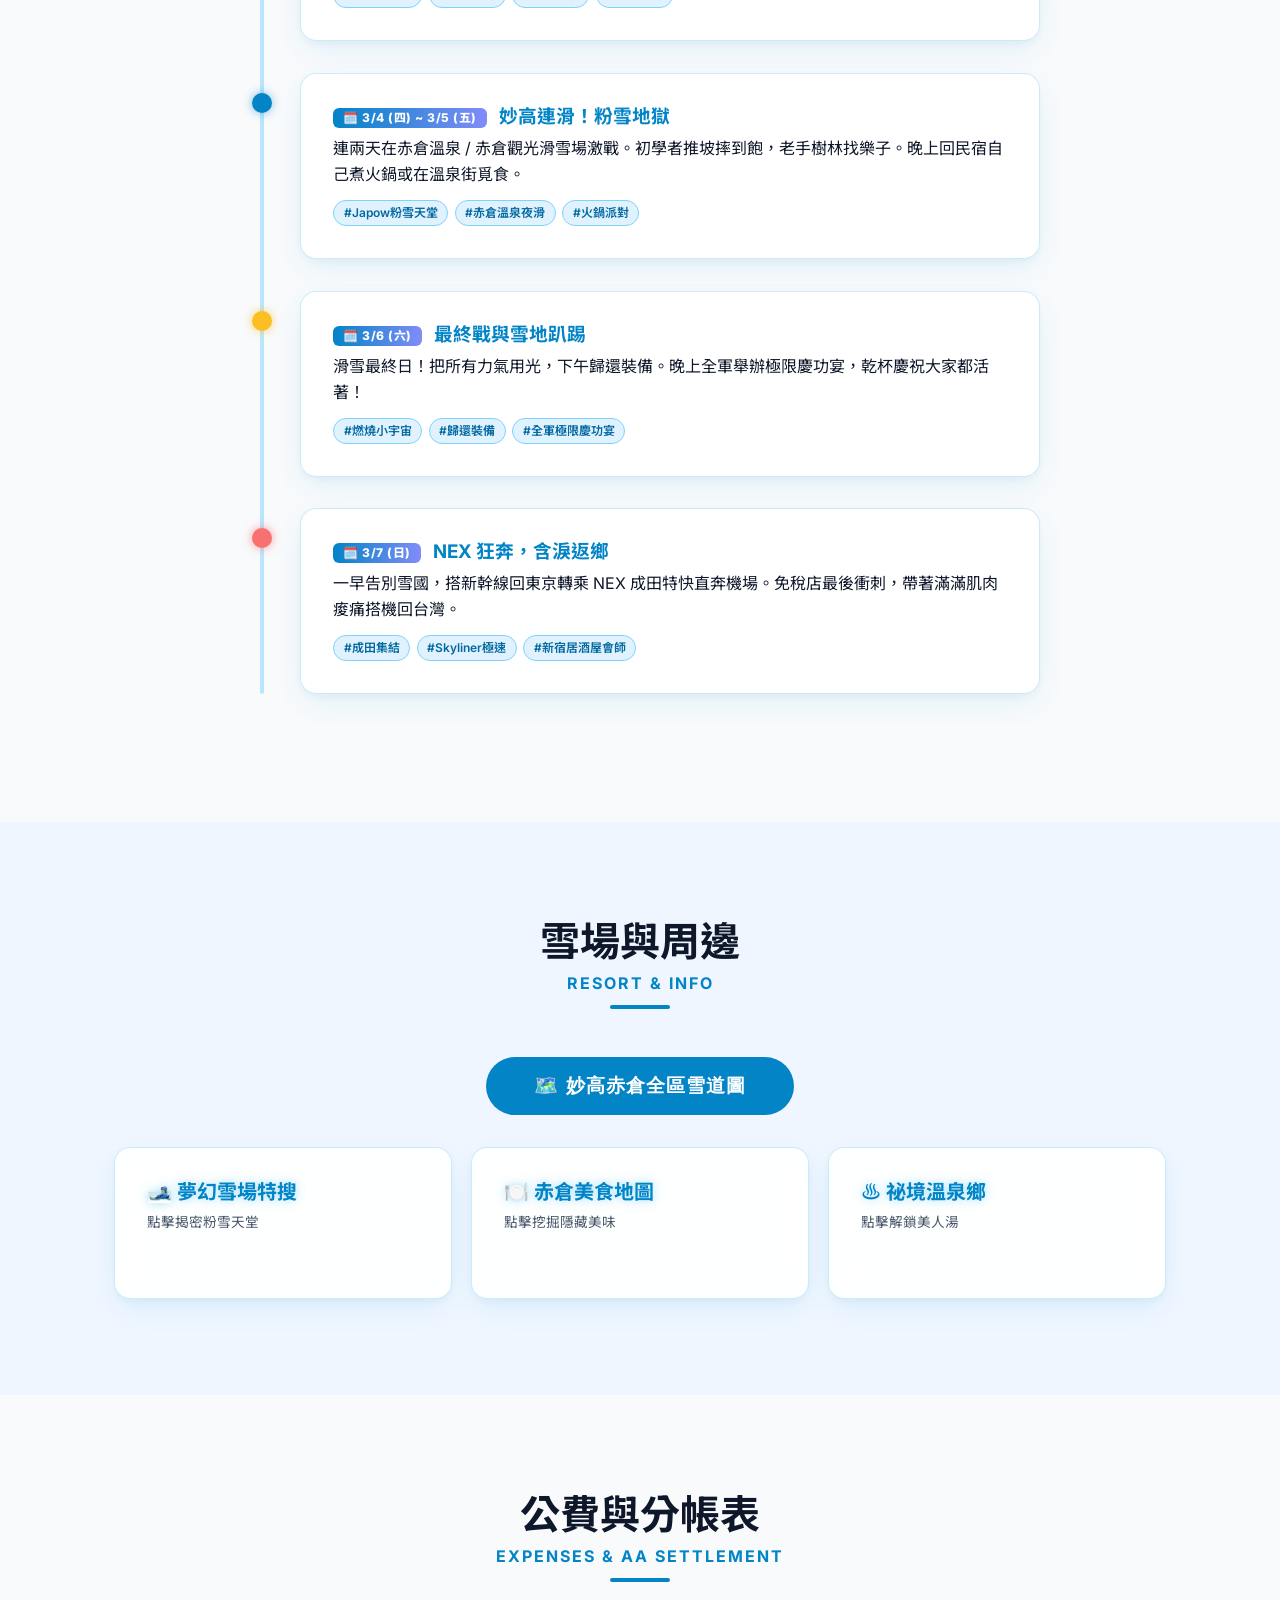
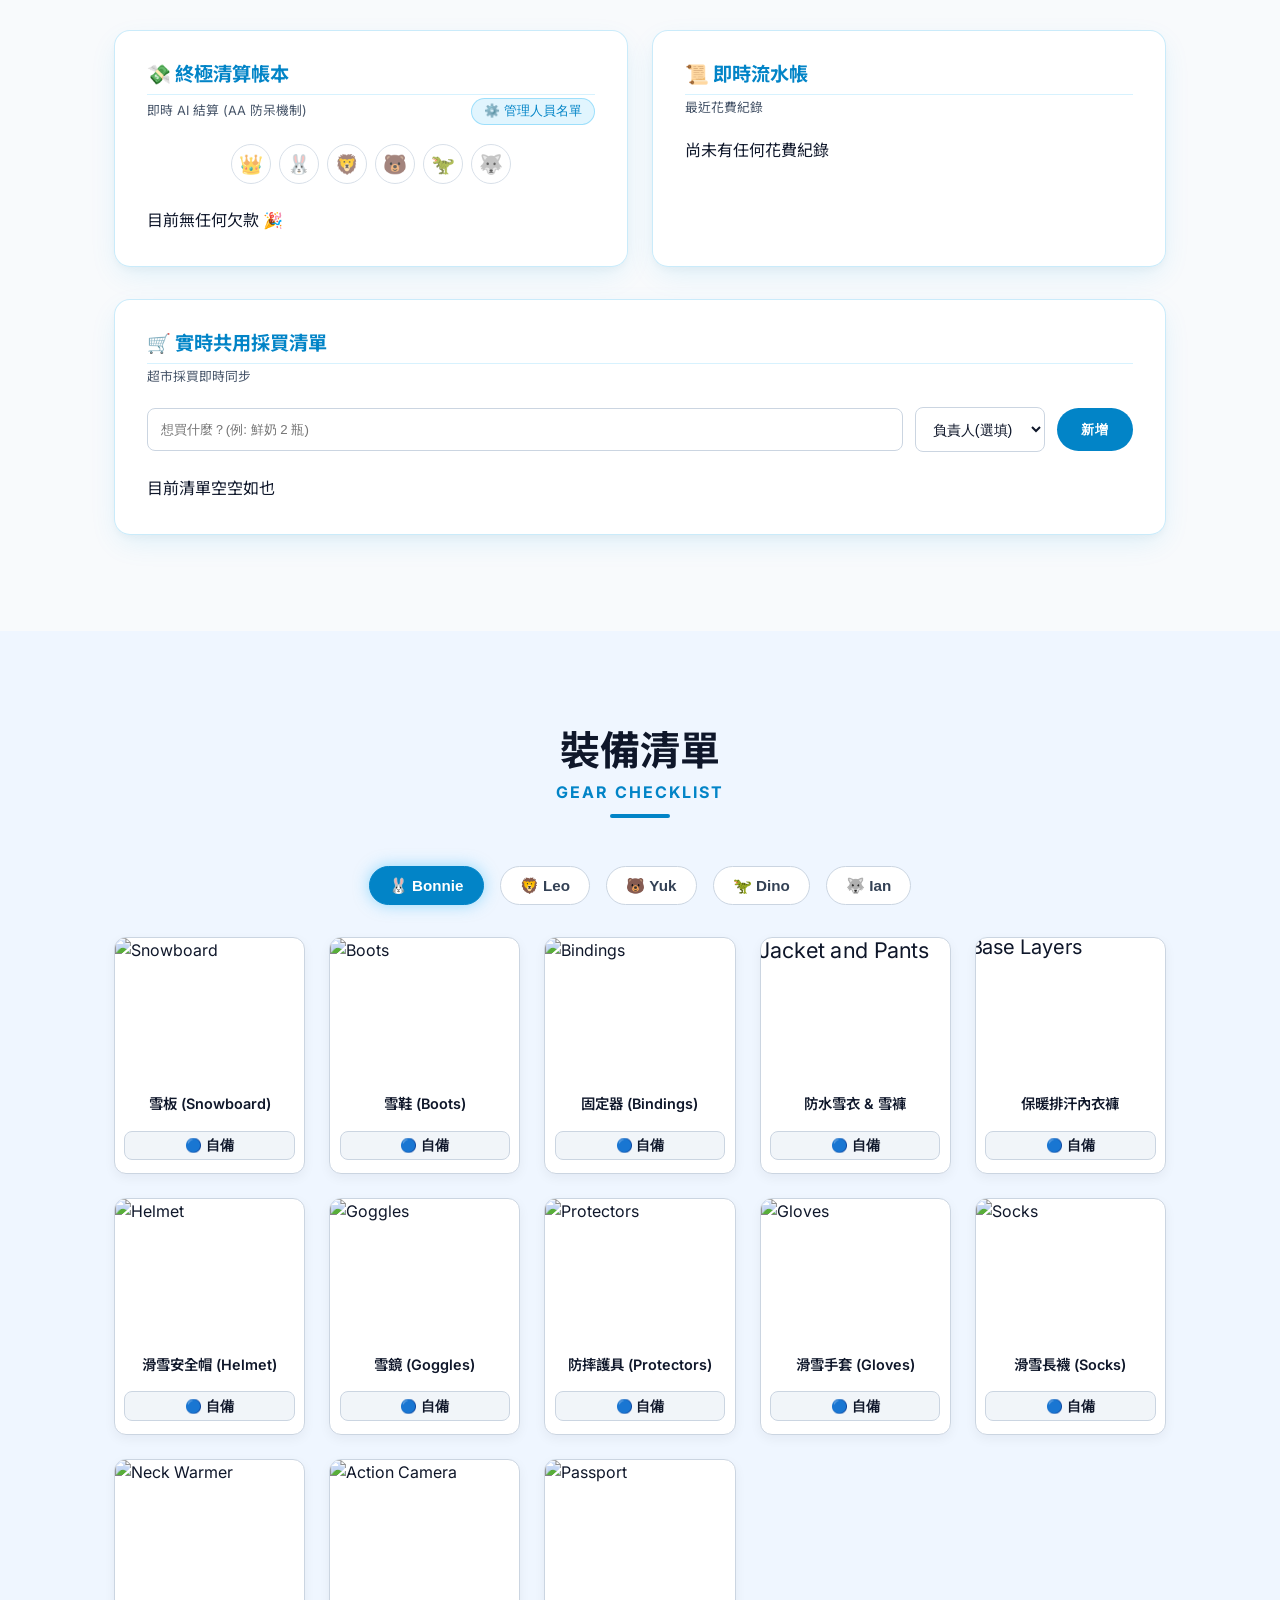
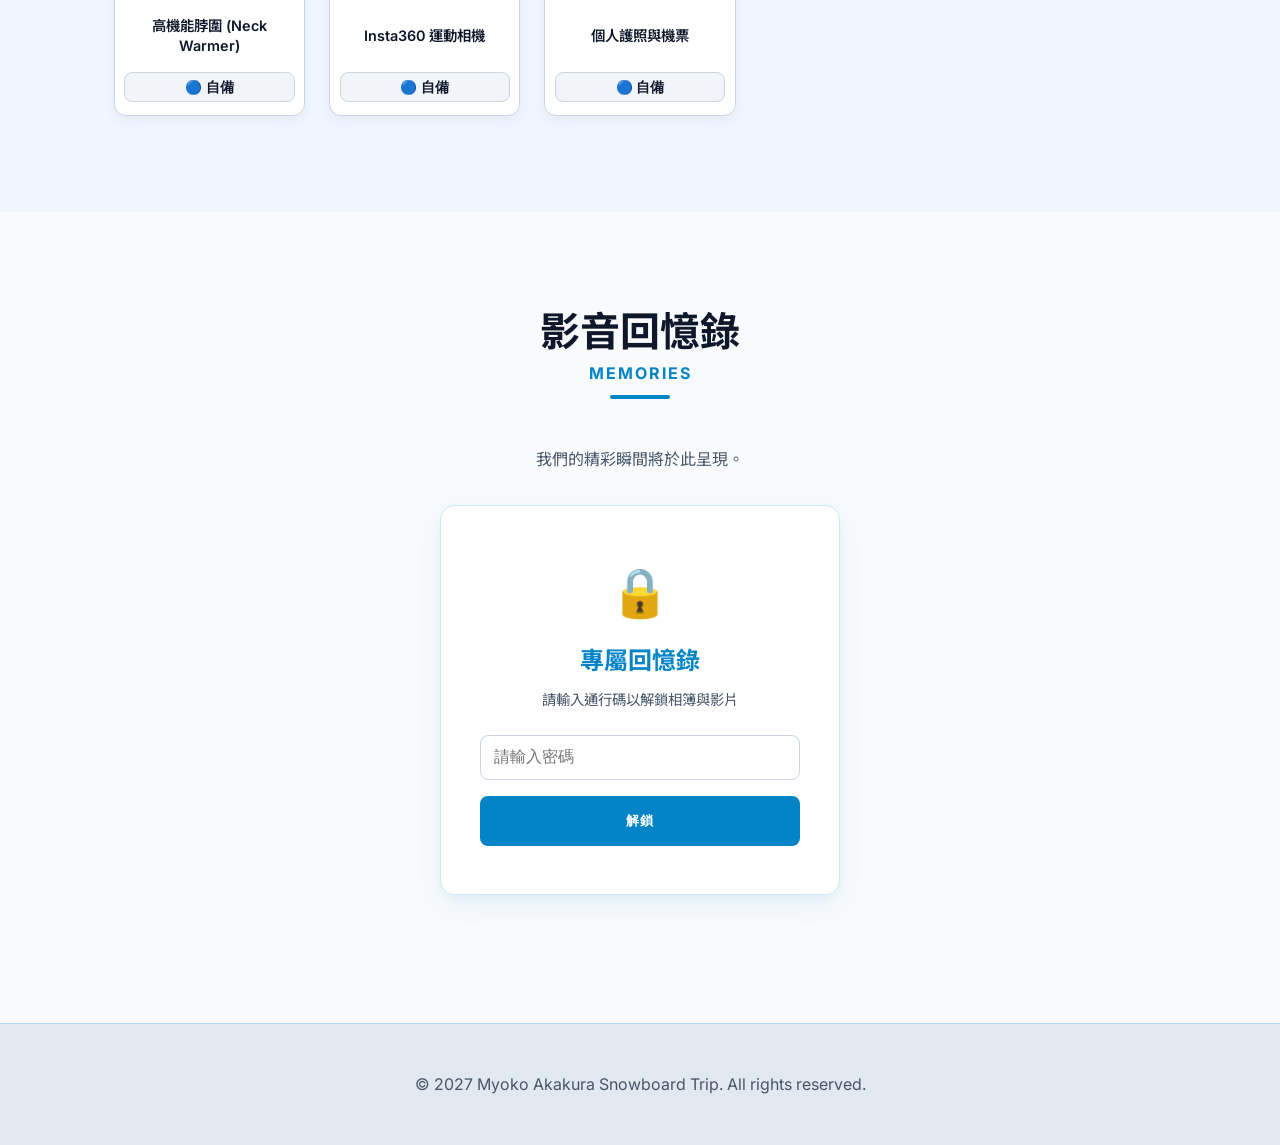
==== commit 9d3755a7: "Update via automated deploy script" ====
--- a/index.html
+++ b/index.html
@@ -695,7 +695,7 @@
                 <label class="gear-card" data-gear-id="jacket_pants">
                     <input type="checkbox" class="gear-checkbox">
                     <div class="gear-img">
-                        <img src="https://raw.githubusercontent.com/a13a5510-ctrl/Myoko-2027/main/assets/gear/gear_jacket_pants.png" alt="Jacket and Pants" class="crop-left-person">
+                        <img src="https://raw.githubusercontent.com/a13a5510-ctrl/Myoko-2027/main/assets/gear/gear_jacket.png" alt="Jacket and Pants" class="crop-left-person">
                         <div class="checked-overlay">
                             <span class="tick-icon">✔️</span>
                         </div>
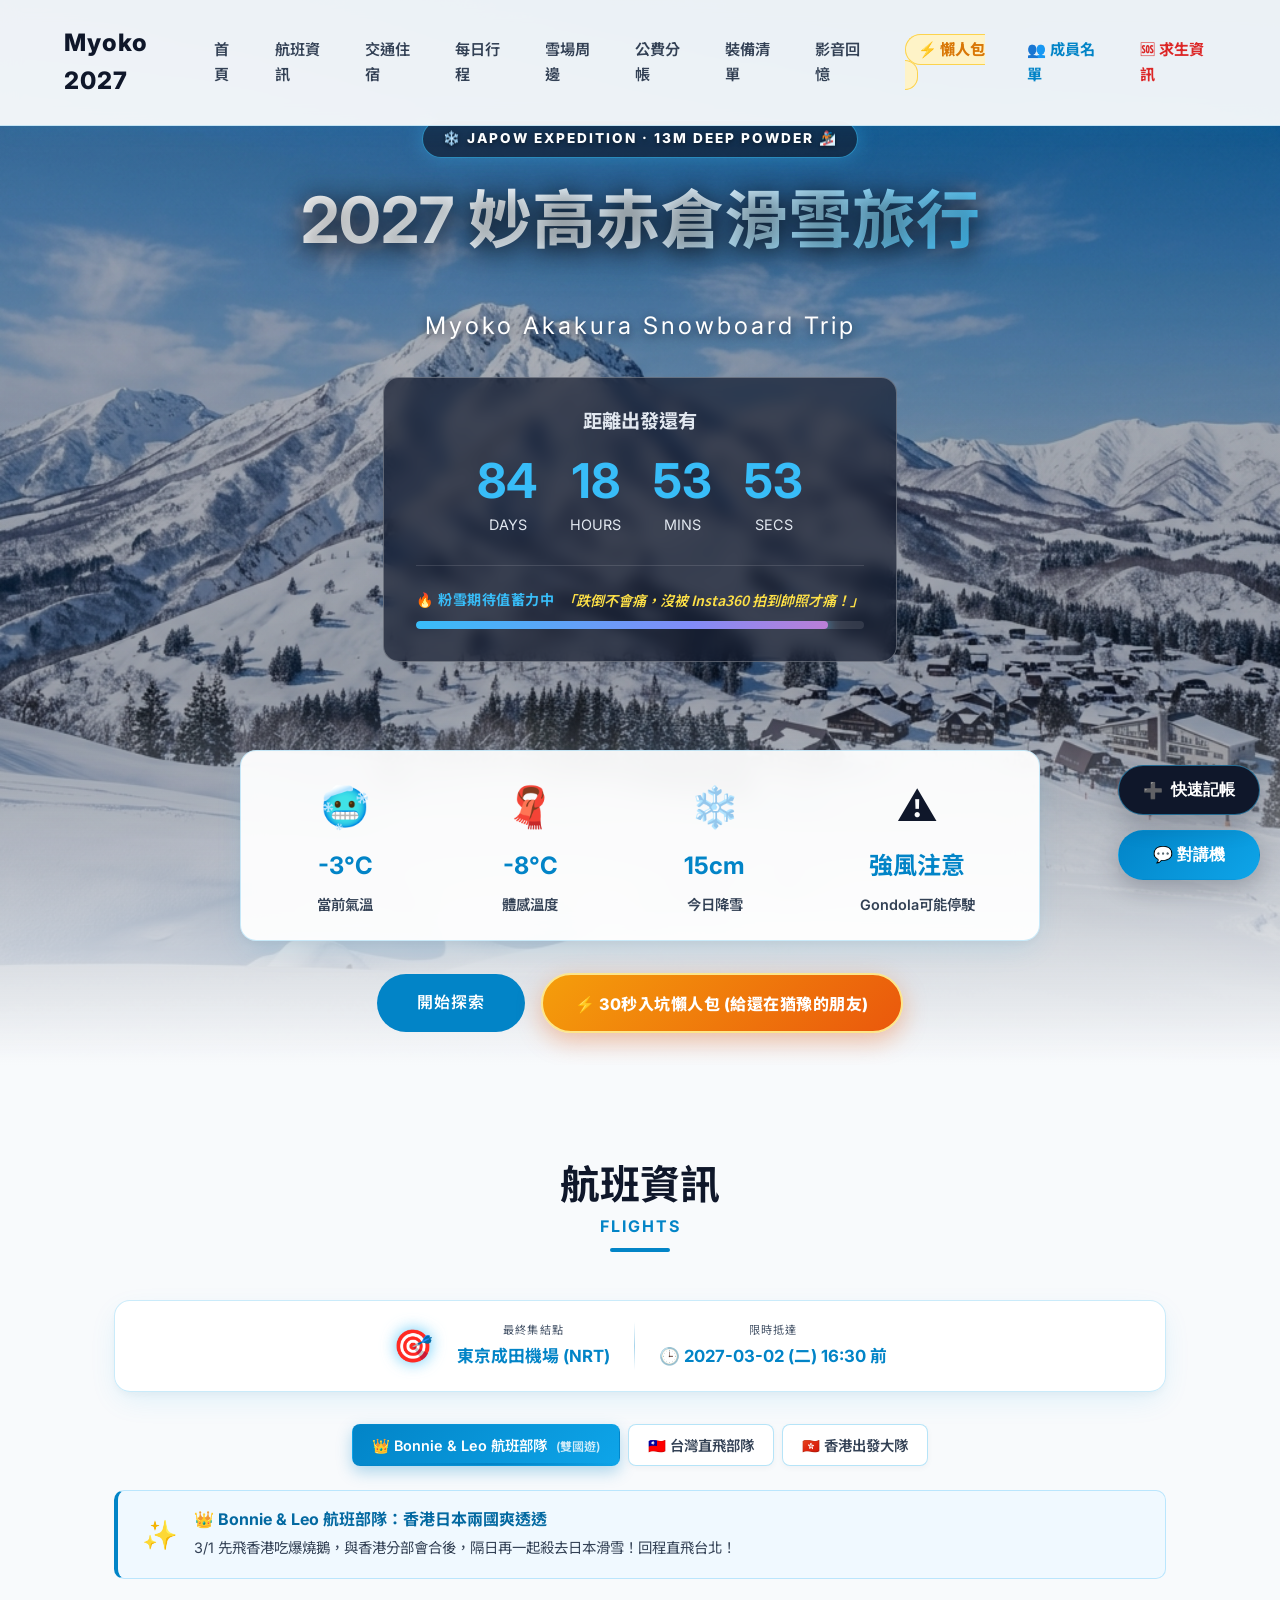
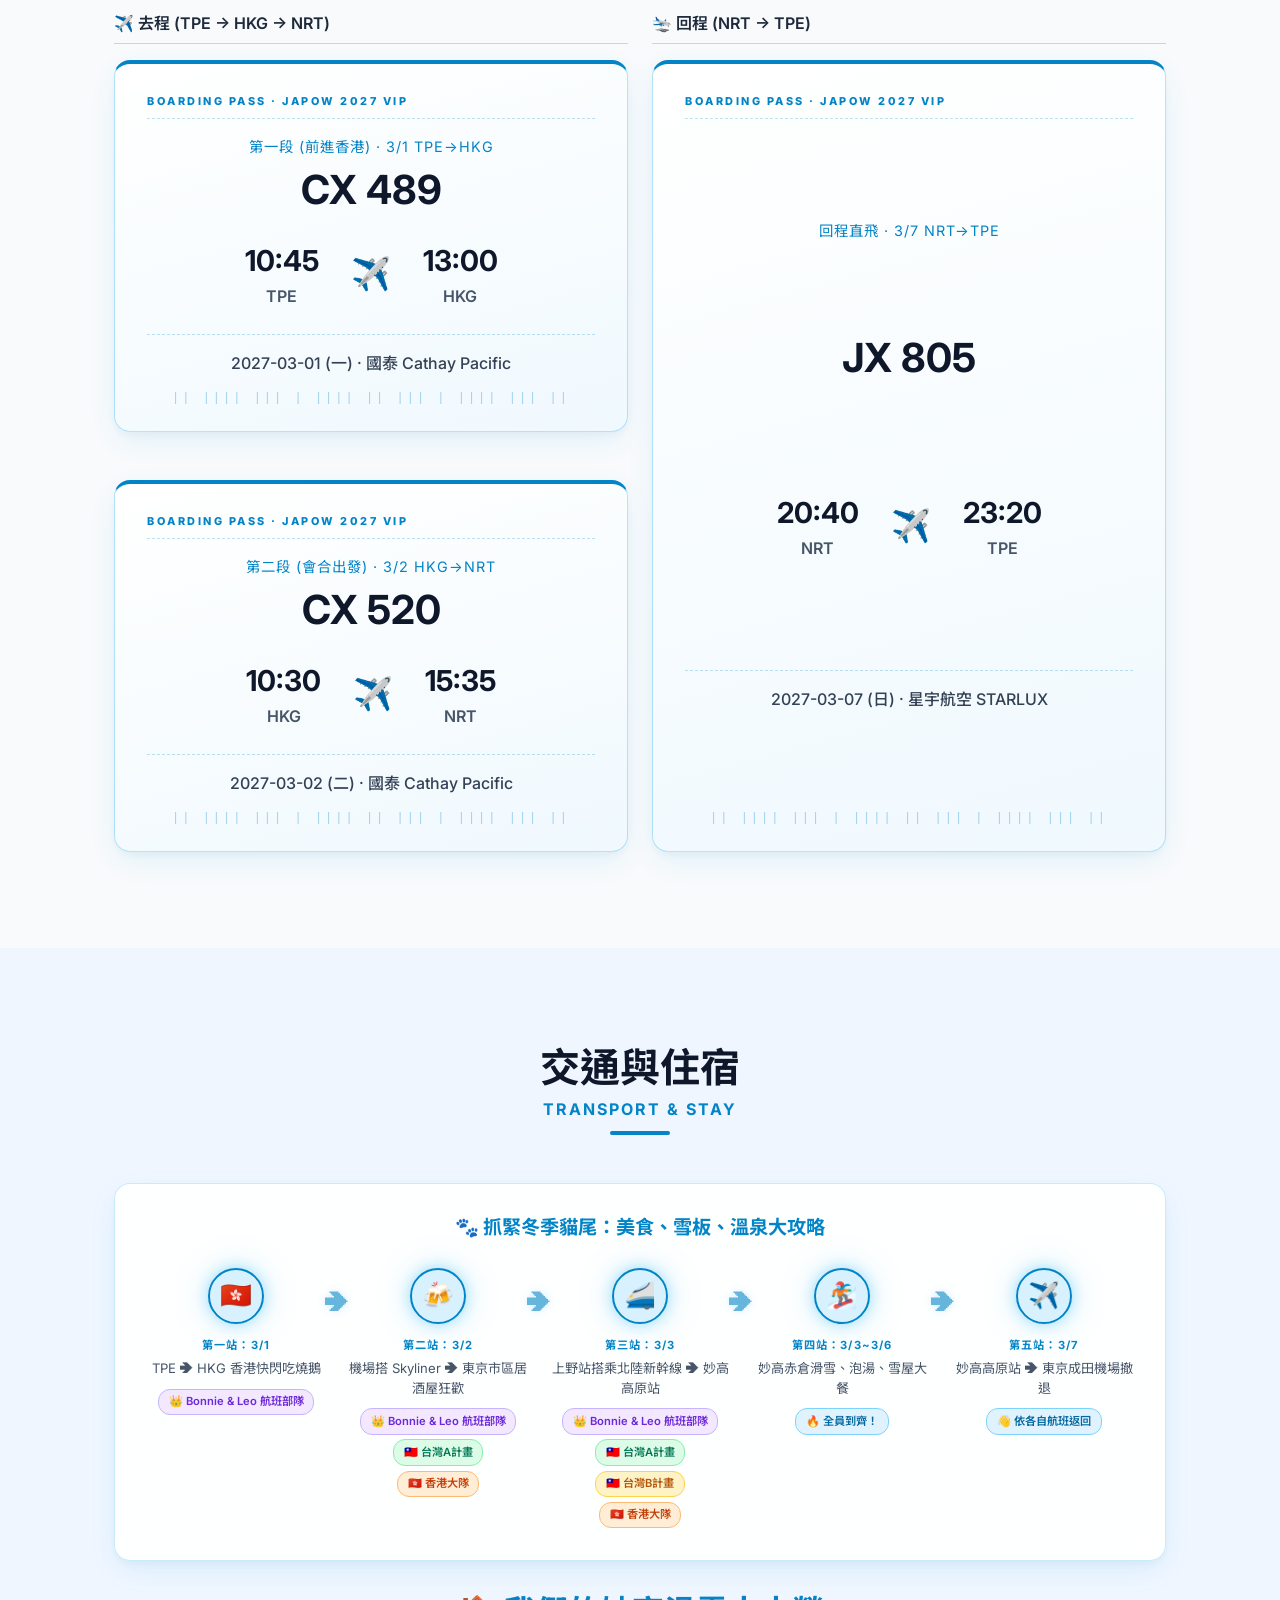
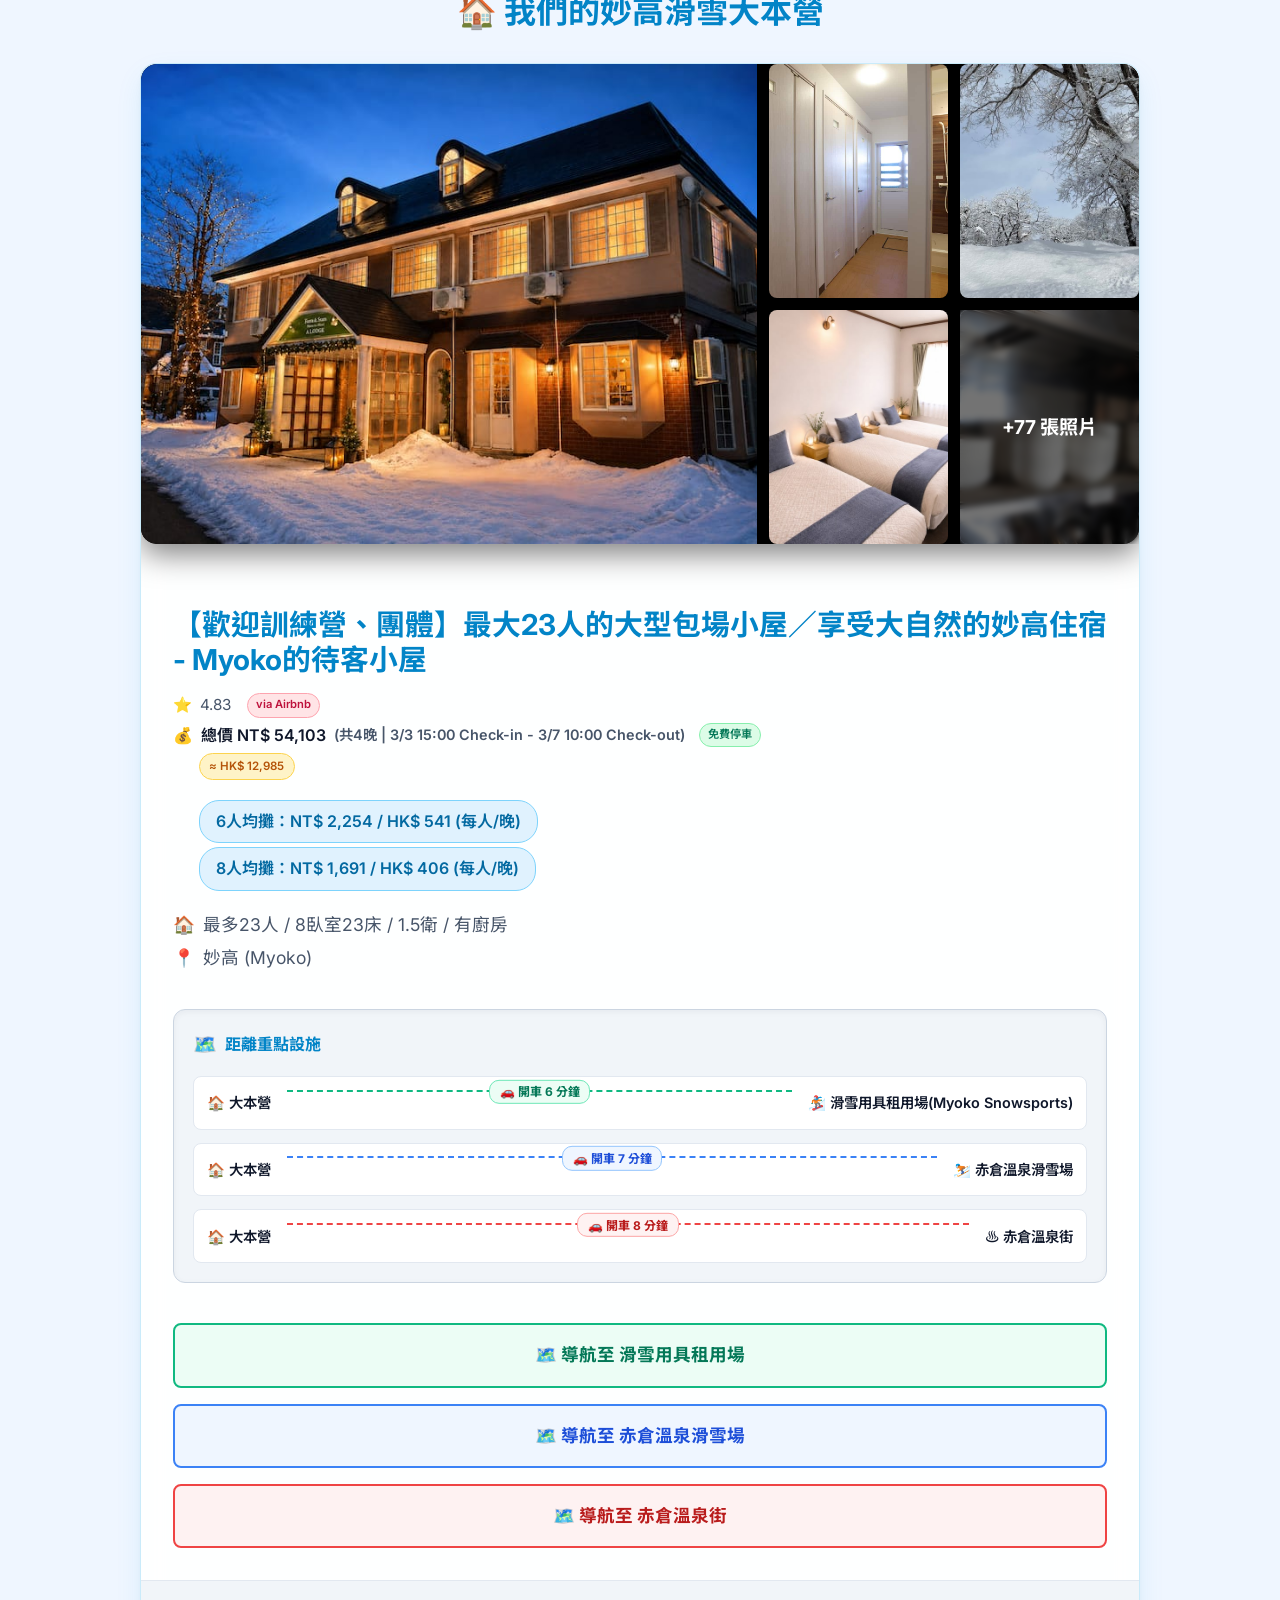
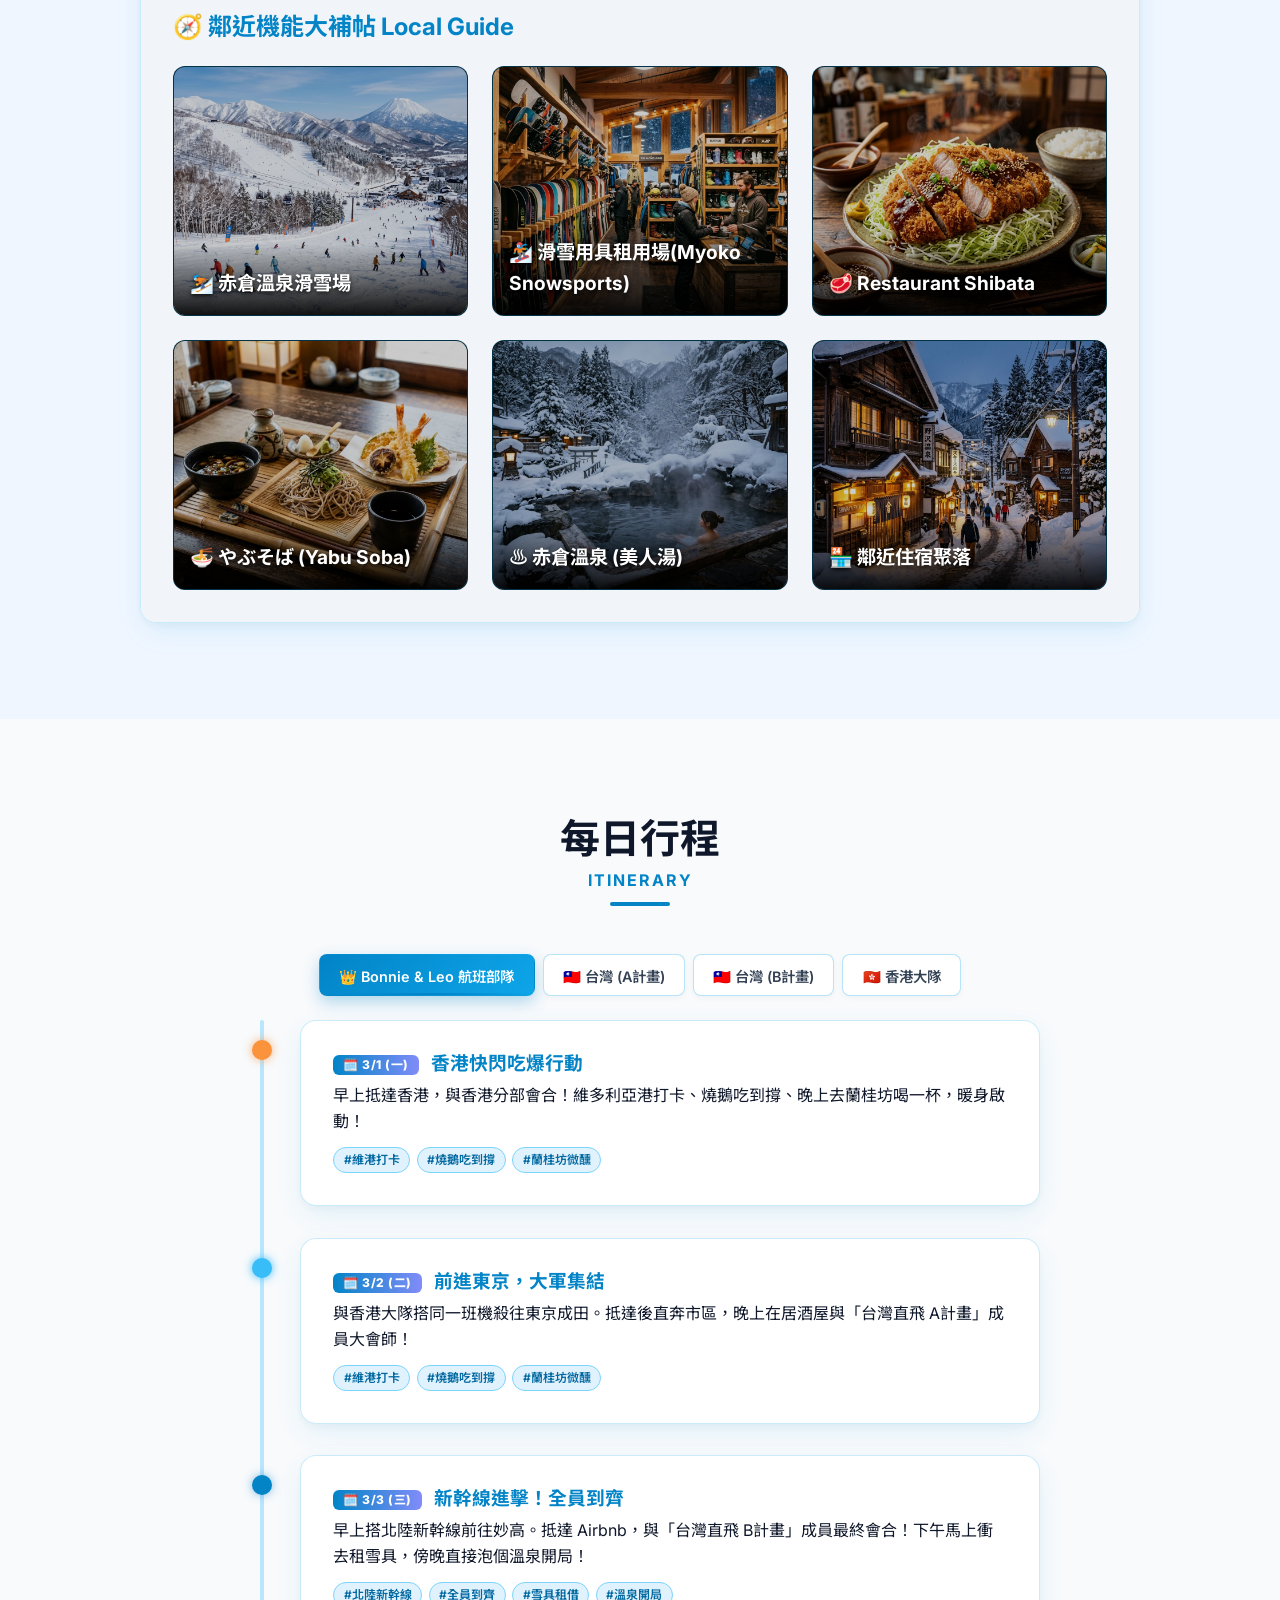
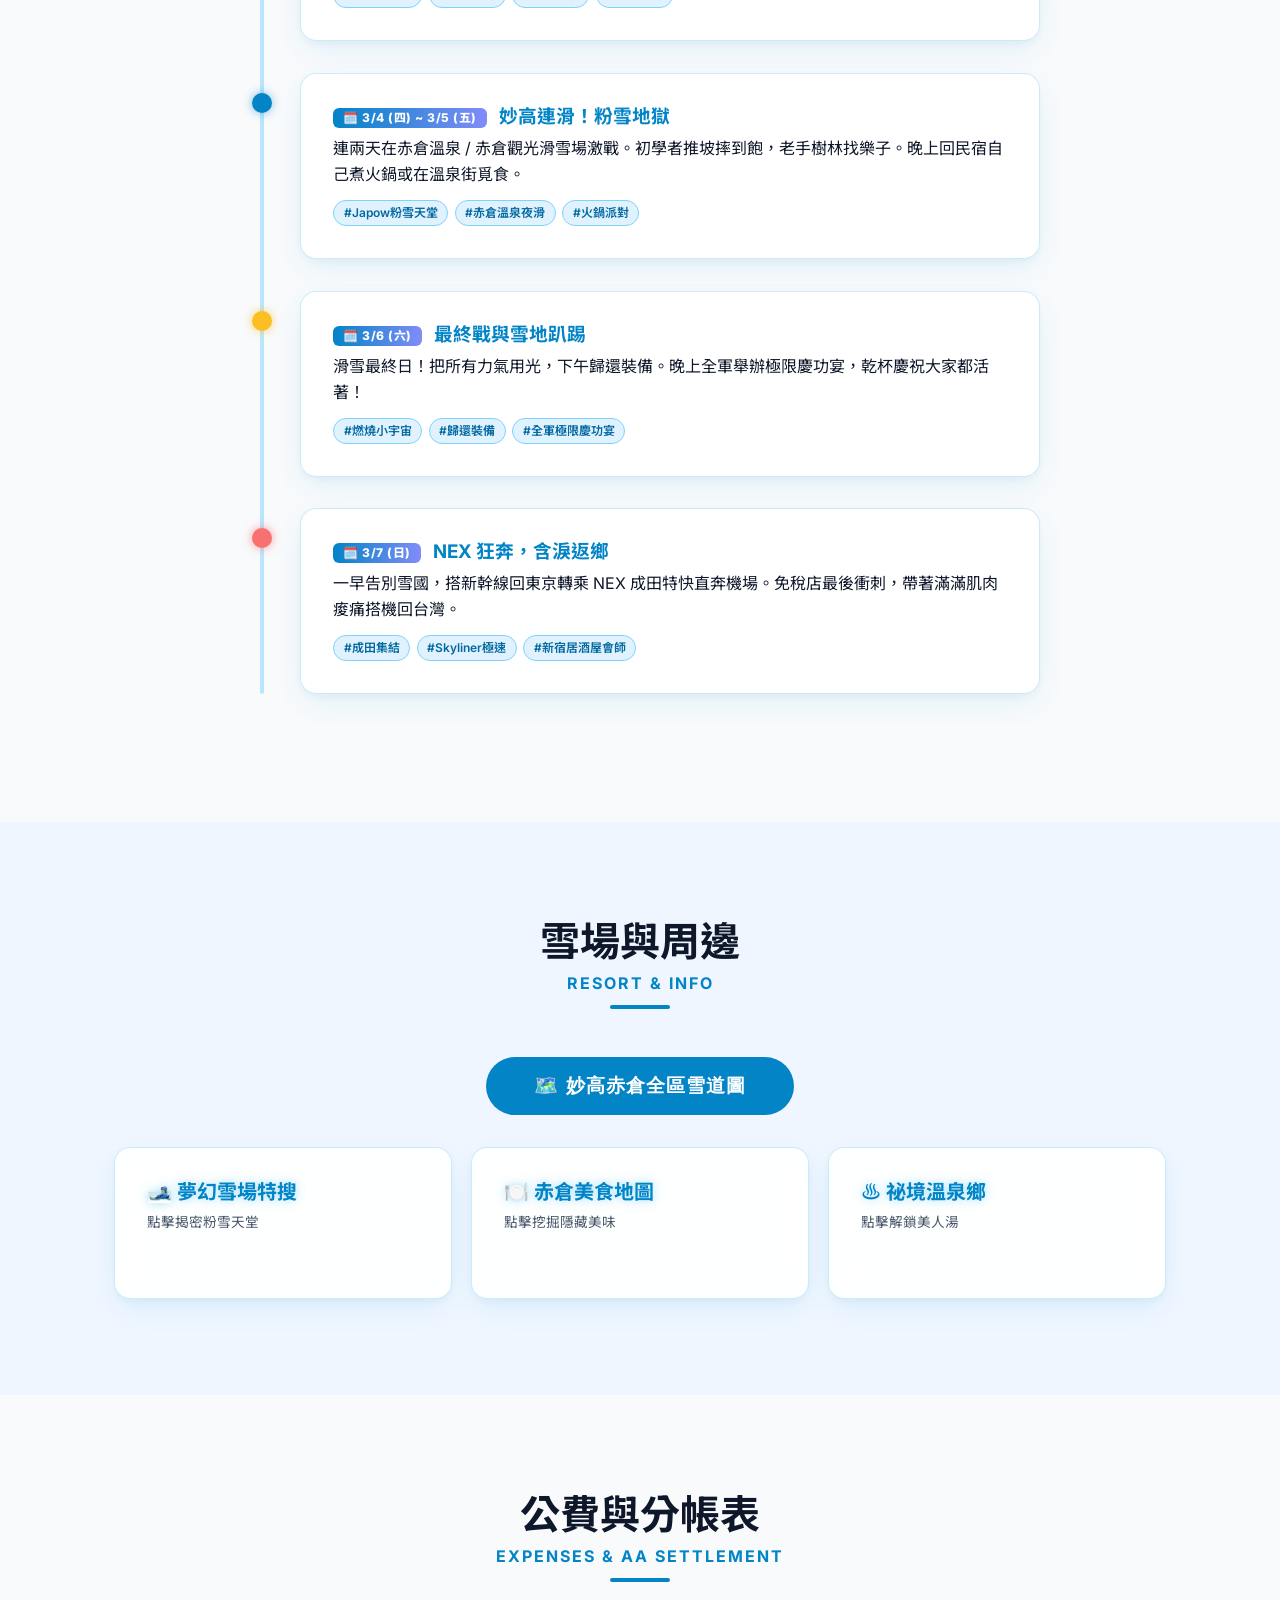
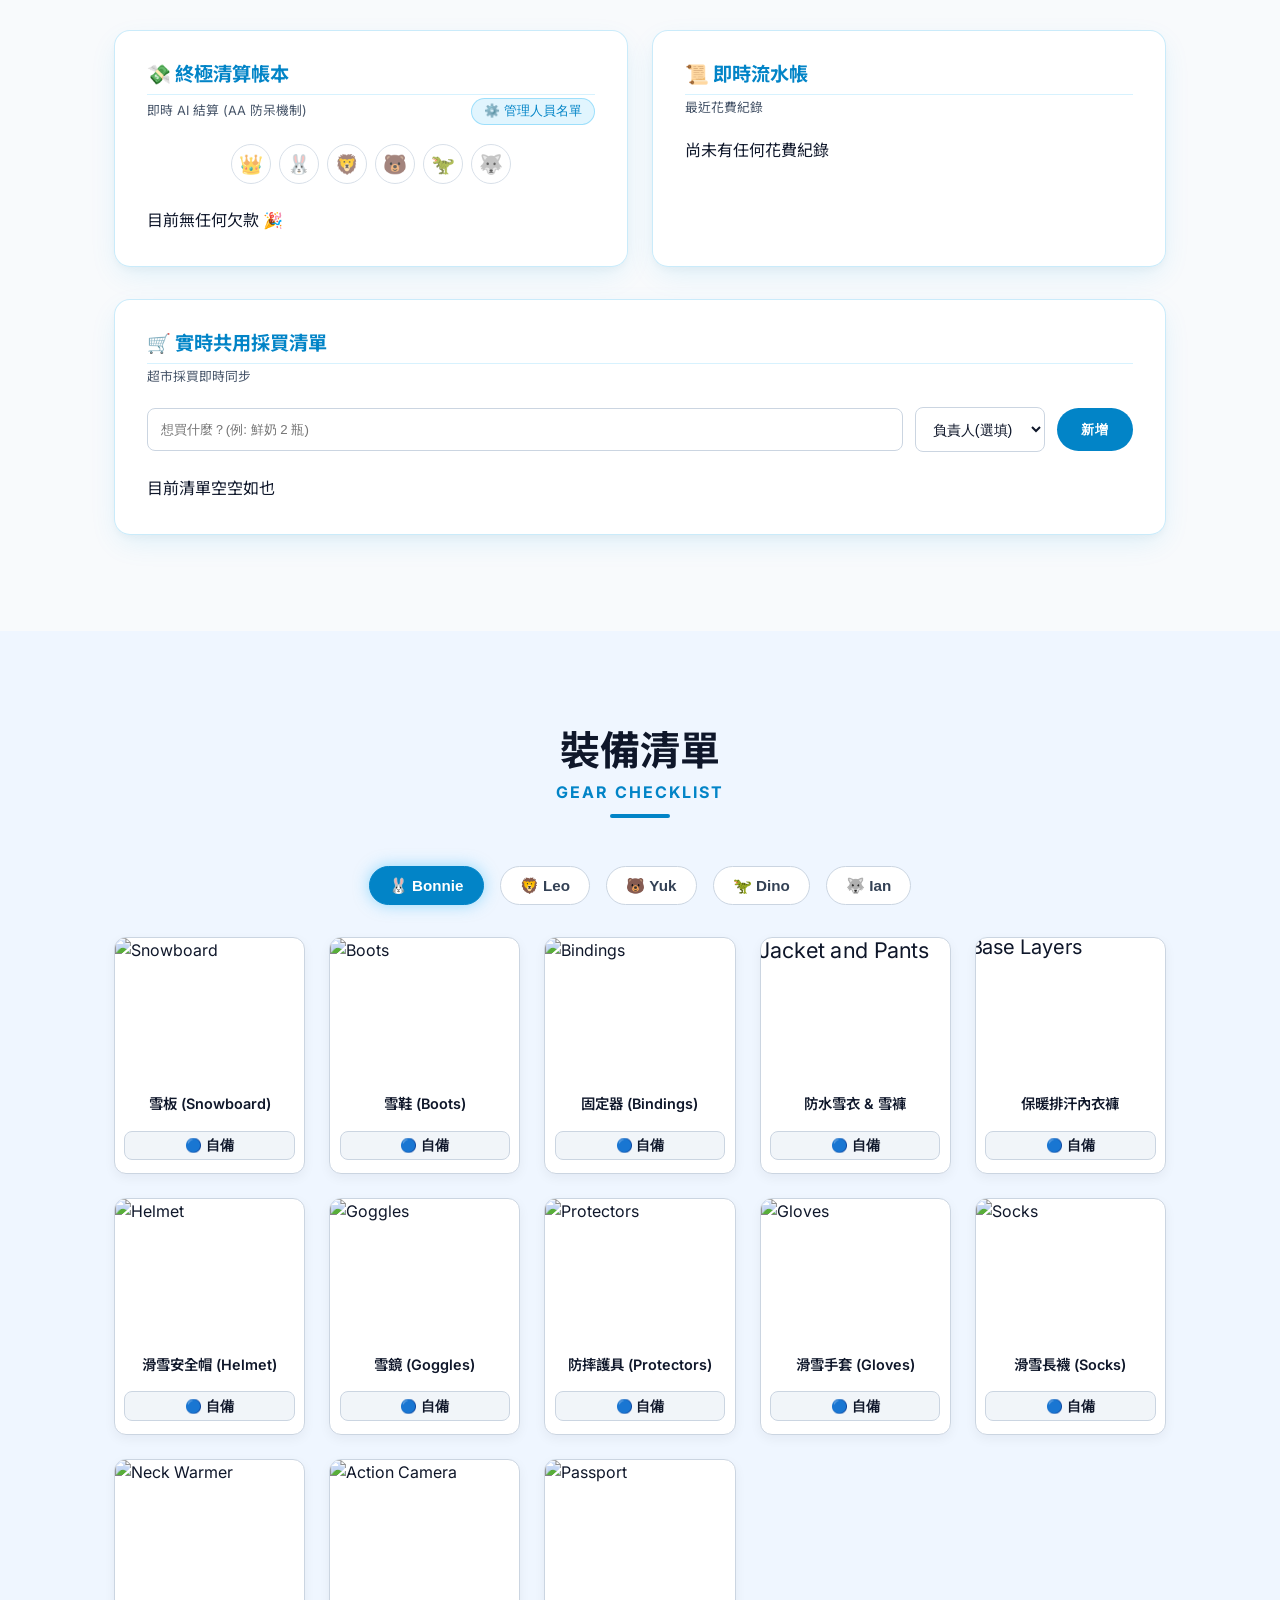
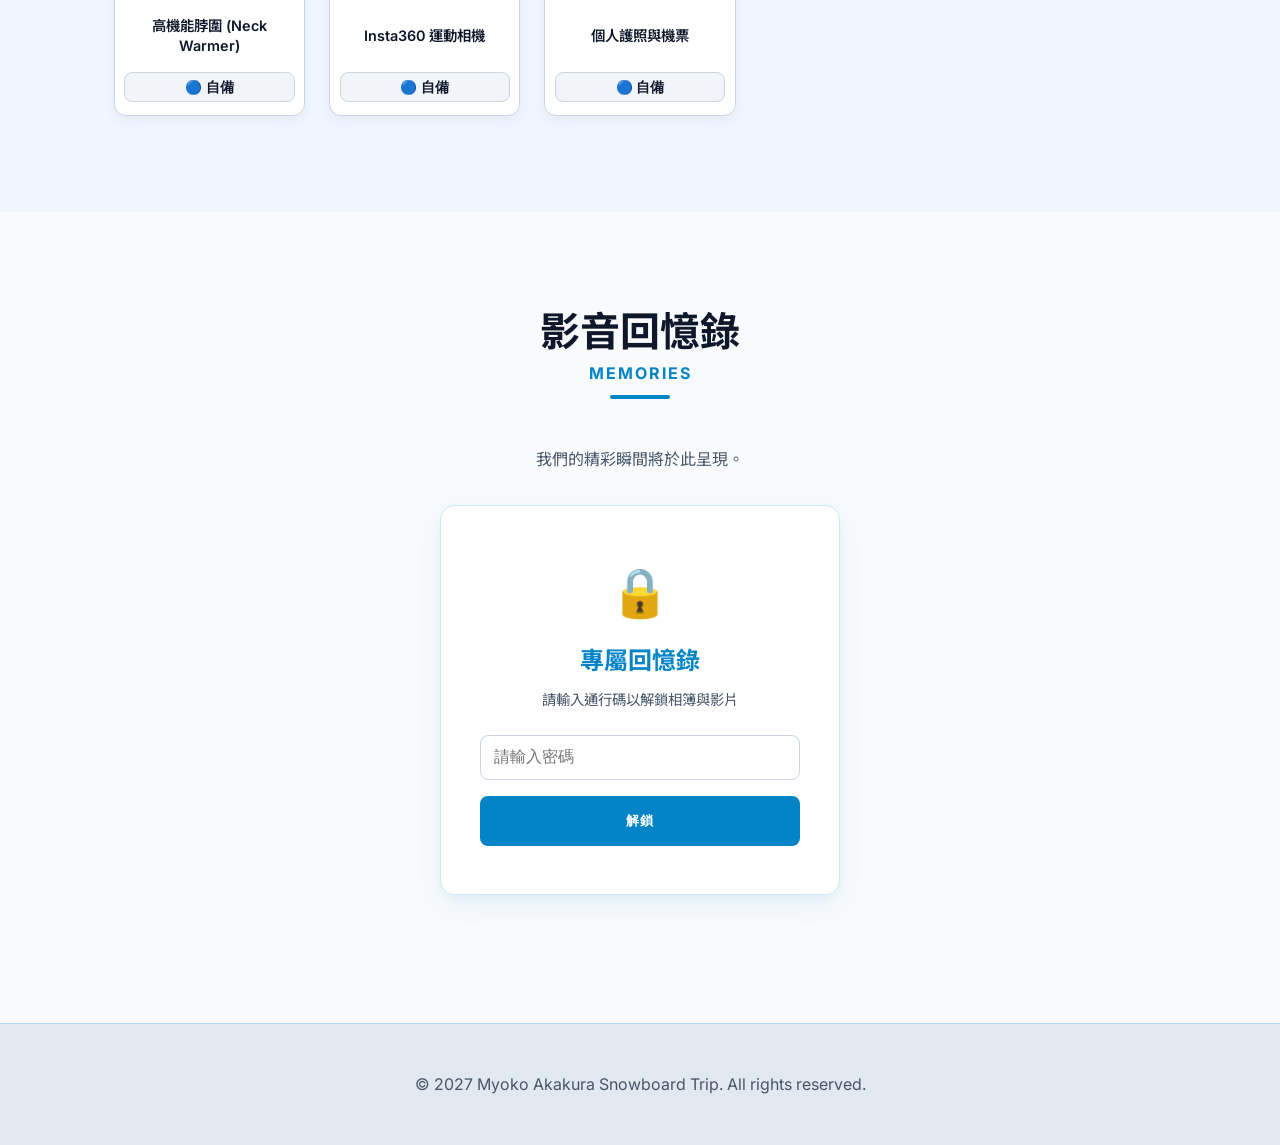
==== commit c966c4c0: "Update via automated deploy script" ====
--- a/index.html
+++ b/index.html
@@ -165,11 +165,11 @@
                         <div class="cards-grid">
                             <div class="glass-card flight-card">
                                 <div class="flight-type">回程直飛 · 3/7 NRT→TPE</div>
-                                <h3 class="flight-number">JX 801</h3>
+                                <h3 class="flight-number">JX 805</h3>
                                 <div class="flight-details">
-                                    <div class="time-loc"><span class="time">14:10</span><span class="loc">NRT</span></div>
+                                    <div class="time-loc"><span class="time">20:40</span><span class="loc">NRT</span></div>
                                     <div class="arrow">✈️</div>
-                                    <div class="time-loc"><span class="time">17:30</span><span class="loc">TPE</span></div>
+                                    <div class="time-loc"><span class="time">23:20</span><span class="loc">TPE</span></div>
                                 </div>
                                 <p class="flight-date">2027-03-07 (日) · 星宇航空 STARLUX</p>
                             </div>
@@ -211,11 +211,11 @@
                             <div class="cards-grid">
                                 <div class="glass-card flight-card">
                                     <div class="flight-type">回程直飛 · 3/7 NRT→TPE</div>
-                                    <h3 class="flight-number">JX 801</h3>
+                                    <h3 class="flight-number">JX 805</h3>
                                     <div class="flight-details">
-                                        <div class="time-loc"><span class="time">14:10</span><span class="loc">NRT</span></div>
+                                        <div class="time-loc"><span class="time">20:40</span><span class="loc">NRT</span></div>
                                         <div class="arrow">✈️</div>
-                                        <div class="time-loc"><span class="time">17:30</span><span class="loc">TPE</span></div>
+                                        <div class="time-loc"><span class="time">23:20</span><span class="loc">TPE</span></div>
                                     </div>
                                     <p class="flight-date">2027-03-07 (日) · 星宇航空 STARLUX</p>
                                 </div>
@@ -248,11 +248,11 @@
                             <div class="cards-grid">
                                 <div class="glass-card flight-card">
                                     <div class="flight-type">回程直飛 · 3/7 NRT→TPE</div>
-                                    <h3 class="flight-number">JX 801</h3>
+                                    <h3 class="flight-number">JX 805</h3>
                                     <div class="flight-details">
-                                        <div class="time-loc"><span class="time">14:10</span><span class="loc">NRT</span></div>
+                                        <div class="time-loc"><span class="time">20:40</span><span class="loc">NRT</span></div>
                                         <div class="arrow">✈️</div>
-                                        <div class="time-loc"><span class="time">17:30</span><span class="loc">TPE</span></div>
+                                        <div class="time-loc"><span class="time">23:20</span><span class="loc">TPE</span></div>
                                     </div>
                                     <p class="flight-date">2027-03-07 (日) · 星宇航空 STARLUX</p>
                                 </div>
